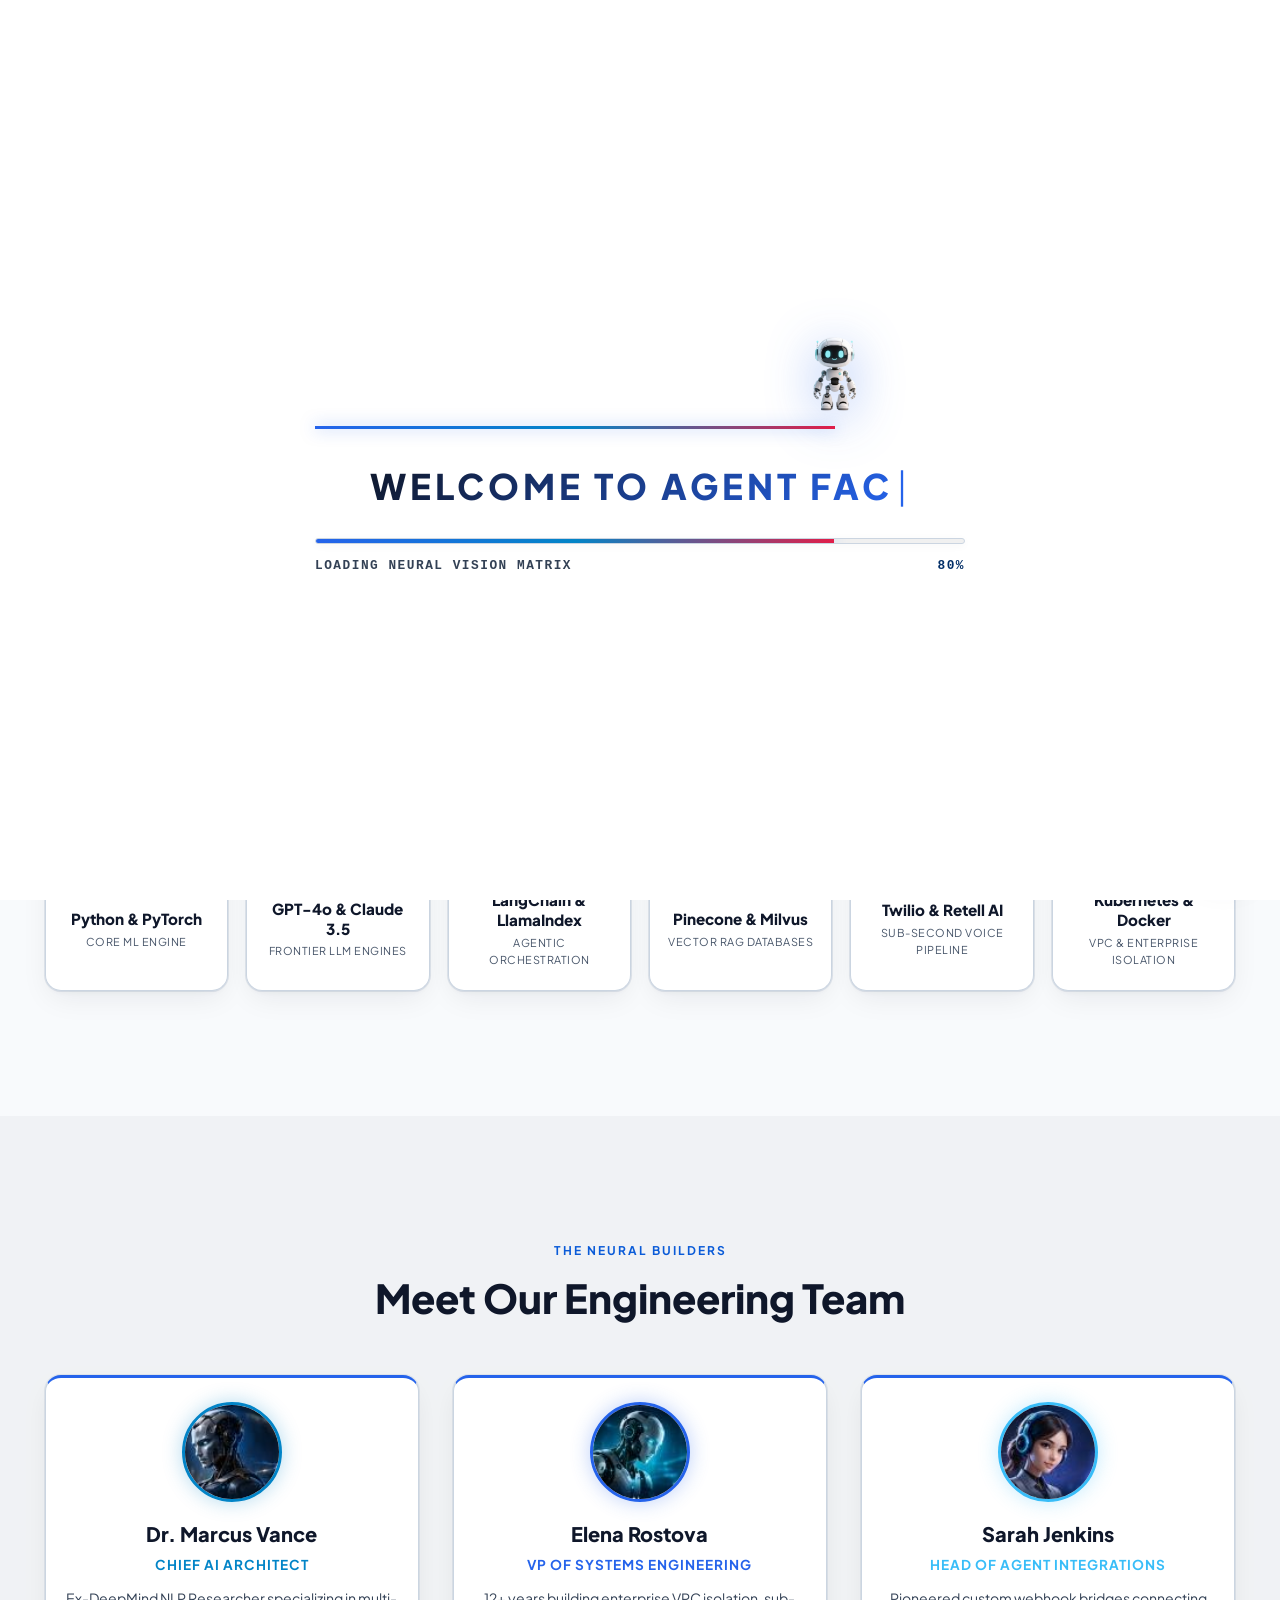
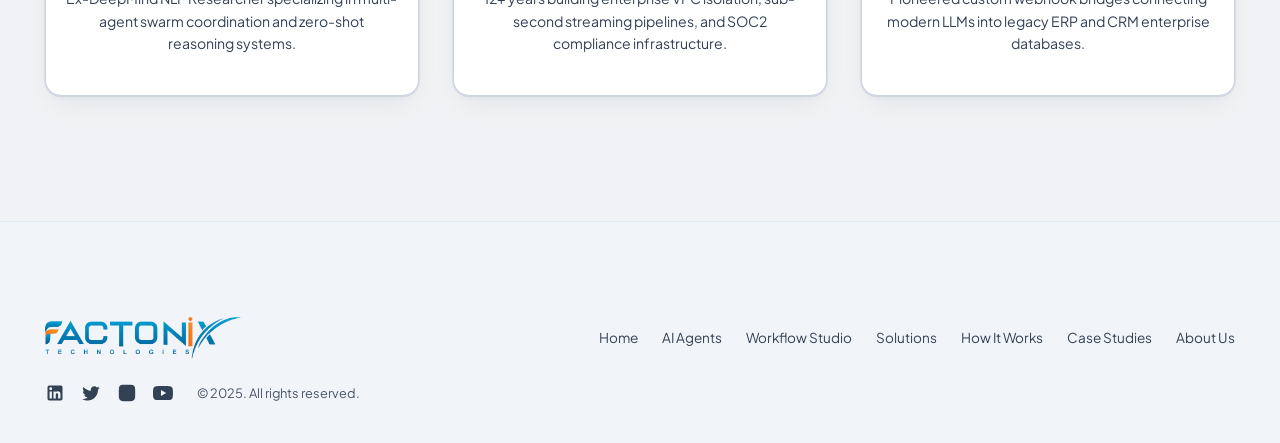
==== about-us.html @ d5e14436 "ui-chnge" ====
<!DOCTYPE html>
<html lang="en">
<head>
    <meta charset="UTF-8">
    <meta name="viewport" content="width=device-width, initial-scale=1.0">
    <title>About Us | AGENTSPACE Robotics Lab</title>
    <!-- Google Fonts -->
    <link rel="preconnect" href="https://fonts.googleapis.com">
    <link rel="preconnect" href="https://fonts.gstatic.com" crossorigin>
    <link href="https://fonts.googleapis.com/css2?family=JetBrains+Mono:wght@400;500;700&family=Orbitron:wght@500;600;700;800;900&family=Rajdhani:wght@500;600;700&family=Space+Grotesk:wght@400;500;600;700&display=swap" rel="stylesheet">
    <!-- Custom CSS -->
    <link rel="stylesheet" href="styles.css">
</head>
<body>
    <!-- Futuristic Sci-Fi Robot Preloader Overlay -->
    <div class="preloader-overlay" id="preloaderOverlay">
        <div class="preloader-content">
            <div class="preloader-robot-track">
                <img src="assets/images/agent.png" alt="AGENTSPACE Robot Preloader" class="preloader-robot-img" id="preloaderRobot">
                <div class="preloader-laser-line" id="preloaderLaser"></div>
            </div>
            
            <div class="preloader-text-box">
                <span class="preloader-typed-text" id="preloaderTypedText"></span><span class="preloader-cursor">|</span>
            </div>
            
            <div class="preloader-progress-box">
                <div class="preloader-progress-bar">
                    <div class="preloader-progress-fill" id="preloaderFill"></div>
                </div>
                <div class="preloader-status">
                    <span class="status-label">LOADING NEURAL VISION MATRIX</span>
                    <span class="status-percent" id="preloaderPercent">0%</span>
                </div>
            </div>
        </div>
    </div>

    <!-- Fullscreen Connected Points Background Canvas -->
    <canvas id="constellationCanvas"></canvas>

    <!-- Top HUD Live Status Bar -->
    <div class="hud-status-bar">
        <div class="container hud-status-container">
            <div class="hud-ticker-text">
                <span class="hud-status-item"><span class="status-dot"></span> SYSTEM: OPTIMAL</span>
                <span class="hud-status-item">| NEURAL CORE v4.8 ACTIVE</span>
                <span class="hud-status-item">| AGENTS DEPLOYED: 1,420</span>
                <span class="hud-status-item">| LATENCY: 12ms</span>
            </div>
            <div class="hud-status-right">
                <span>[ ROBOTICS MODE ENABLED ]</span>
            </div>
        </div>
    </div>

    <!-- Header Navigation -->
    <header class="navbar">
        <div class="container nav-container">
            <a href="index.html" class="logo">
                <img src="assets/images/logo.webp" alt="Factonix Technologies" class="logo-img">
            </a>

            <nav class="nav-links" id="navLinks">
                <a href="index.html">Home</a>
                <a href="ai-agents.html">AI Agents</a>
                <a href="solutions.html">Solutions</a>
                <a href="portfolio.html">Portfolio</a>
                <a href="how-it-works.html">How It Works</a>
                <a href="case-studies.html">Case Studies</a>
                <a href="about-us.html" class="active">About Us</a>
            </nav>

            <div class="nav-actions">
                <a href="contact.html" class="btn btn-primary btn-sm">Book a Demo</a>
                <button class="mobile-toggle" id="mobileToggle" aria-label="Toggle menu">
                    <span></span><span></span><span></span>
                </button>
            </div>
        </div>
    </header>

    <!-- Subpage Hero Header Banner -->
    <section class="subpage-hero">
        <div class="container subpage-hero-grid">
            <div class="subpage-hero-content">
                <div class="breadcrumb-nav">
                    <a href="index.html">Home</a> <span>/</span> <span>ABOUT AGENTSPACE</span>
                </div>
                <h1 class="subpage-hero-title">
                    Pioneering <span class="text-glow">Autonomous AI</span> Systems
                </h1>
                <p class="subpage-hero-desc">
                    AGENTSPACE was founded by AI research engineers and robotics specialists with a unified vision: to equip modern businesses with reliable, zero-hallucination neural AI agents.
                </p>
                <div class="hero-btns">
                    <a href="#tech-stack" class="btn btn-primary btn-glow">Explore Tech Stack HUD</a>
                    <a href="#team" class="btn btn-secondary">Meet Our Engineering Team ↓</a>
                </div>
            </div>

            <div class="subpage-hero-visual">
                <div class="subpage-robot-card card-3d">
                    <img src="assets/images/cta-banner-full.png" alt="AGENTSPACE 3D AI Vision Graphic" class="subpage-robot-img">
                    <div class="subpage-hud-badge">
                        <div class="hud-pulse-dot"></div>
                        <span>NEURAL VISION: NEXT-GEN AI ARCHITECTURE</span>
                    </div>
                </div>
            </div>
        </div>
    </section>

    <!-- Interactive Tech Stack HUD Matrix Section -->
    <section class="section" id="tech-stack">
        <div class="container">
            <div class="section-header text-center" style="text-align: center; margin-bottom: 50px;">
                <div class="section-label">ENGINEERING STACK HUD</div>
                <h2 class="section-title">Powered By Frontier Machine Learning Stack</h2>
            </div>

            <div class="tech-stack-grid">
                <!-- Tech 1 -->
                <div class="tech-stack-card card-3d">
                    <div class="tech-icon-wrapper">
                        <svg width="28" height="28" viewBox="0 0 24 24" fill="none" stroke="currentColor" stroke-width="2"><polyline points="16 18 22 12 16 6"/><polyline points="8 6 2 12 8 18"/></svg>
                    </div>
                    <div class="tech-title">Python & PyTorch</div>
                    <div class="tech-category">CORE ML ENGINE</div>
                </div>

                <!-- Tech 2 -->
                <div class="tech-stack-card card-3d">
                    <div class="tech-icon-wrapper">
                        <svg width="28" height="28" viewBox="0 0 24 24" fill="none" stroke="currentColor" stroke-width="2"><path d="M21 16V8a2 2 0 0 0-1-1.73l-7-4a2 2 0 0 0-2 0l-7 4A2 2 0 0 0 3 8v8a2 2 0 0 0 1 1.73l7 4a2 2 0 0 0 2 0l7-4A2 2 0 0 0 21 16z"/></svg>
                    </div>
                    <div class="tech-title">GPT-4o & Claude 3.5</div>
                    <div class="tech-category">FRONTIER LLM ENGINES</div>
                </div>

                <!-- Tech 3 -->
                <div class="tech-stack-card card-3d">
                    <div class="tech-icon-wrapper">
                        <svg width="28" height="28" viewBox="0 0 24 24" fill="none" stroke="currentColor" stroke-width="2"><rect x="3" y="3" width="7" height="7"/><rect x="14" y="3" width="7" height="7"/><rect x="14" y="14" width="7" height="7"/><rect x="3" y="14" width="7" height="7"/></svg>
                    </div>
                    <div class="tech-title">LangChain & LlamaIndex</div>
                    <div class="tech-category">AGENTIC ORCHESTRATION</div>
                </div>

                <!-- Tech 4 -->
                <div class="tech-stack-card card-3d">
                    <div class="tech-icon-wrapper">
                        <svg width="28" height="28" viewBox="0 0 24 24" fill="none" stroke="currentColor" stroke-width="2"><ellipse cx="12" cy="5" rx="9" ry="3"/><path d="M21 12c0 1.66-4 3-9 3s-9-1.34-9-3"/><path d="M3 5v14c0 1.66 4 3 9 3s9-1.34 9-3V5"/></svg>
                    </div>
                    <div class="tech-title">Pinecone & Milvus</div>
                    <div class="tech-category">VECTOR RAG DATABASES</div>
                </div>

                <!-- Tech 5 -->
                <div class="tech-stack-card card-3d">
                    <div class="tech-icon-wrapper">
                        <svg width="28" height="28" viewBox="0 0 24 24" fill="none" stroke="currentColor" stroke-width="2"><path d="M22 16.92v3a2 2 0 0 1-2.18 2 19.79 19.79 0 0 1-8.63-3.07 19.5 19.5 0 0 1-6-6 19.79 19.79 0 0 1-3.07-8.67A2 2 0 0 1 4.11 2h3a2 2 0 0 1 2 1.72 12.84 12.84 0 0 0 .7 2.81 2 2 0 0 1-.45 2.11L8.09 9.91a16 16 0 0 0 6 6l1.27-1.27a2 2 0 0 1 2.11-.45 12.84 12.84 0 0 0 2.81.7A2 2 0 0 1 22 16.92z"/></svg>
                    </div>
                    <div class="tech-title">Twilio & Retell AI</div>
                    <div class="tech-category">SUB-SECOND VOICE PIPELINE</div>
                </div>

                <!-- Tech 6 -->
                <div class="tech-stack-card card-3d">
                    <div class="tech-icon-wrapper">
                        <svg width="28" height="28" viewBox="0 0 24 24" fill="none" stroke="currentColor" stroke-width="2"><rect x="3" y="11" width="18" height="11" rx="2" ry="2"/><path d="M7 11V7a5 5 0 0 1 10 0v4"/></svg>
                    </div>
                    <div class="tech-title">Kubernetes & Docker</div>
                    <div class="tech-category">VPC & ENTERPRISE ISOLATION</div>
                </div>
            </div>
        </div>
    </section>

    <!-- Leadership & Engineering Team Section -->
    <section class="section" id="team" style="background: rgba(15, 23, 42, 0.03);">
        <div class="container">
            <div class="section-header text-center" style="text-align: center; margin-bottom: 50px;">
                <div class="section-label">THE NEURAL BUILDERS</div>
                <h2 class="section-title">Meet Our Engineering Team</h2>
            </div>

            <div class="agents-full-grid">
                <!-- Team Member 1 -->
                <div class="agent-pod-card card-3d" style="text-align: center; align-items: center;">
                    <img src="assets/images/avatar-sales.jpg" alt="AI Agent Director" style="width: 100px; height: 100px; border-radius: 50%; object-fit: cover; margin-bottom: 16px; border: 3px solid #0284c7; box-shadow: 0 0 20px rgba(2, 132, 199, 0.3);">
                    <h3 class="agent-pod-title" style="margin-bottom: 4px;">Dr. Marcus Vance</h3>
                    <div style="font-size: 0.85rem; font-weight: 700; color: #0284c7; margin-bottom: 12px; letter-spacing: 1px;">CHIEF AI ARCHITECT</div>
                    <p class="agent-pod-desc">Ex-DeepMind NLP Researcher specializing in multi-agent swarm coordination and zero-shot reasoning systems.</p>
                </div>

                <!-- Team Member 2 -->
                <div class="agent-pod-card card-3d" style="text-align: center; align-items: center;">
                    <img src="assets/images/avatar-ops.jpg" alt="Head of Systems" style="width: 100px; height: 100px; border-radius: 50%; object-fit: cover; margin-bottom: 16px; border: 3px solid #2563eb; box-shadow: 0 0 20px rgba(37, 99, 235, 0.3);">
                    <h3 class="agent-pod-title" style="margin-bottom: 4px;">Elena Rostova</h3>
                    <div style="font-size: 0.85rem; font-weight: 700; color: #2563eb; margin-bottom: 12px; letter-spacing: 1px;">VP OF SYSTEMS ENGINEERING</div>
                    <p class="agent-pod-desc">12+ years building enterprise VPC isolation, sub-second streaming pipelines, and SOC2 compliance infrastructure.</p>
                </div>

                <!-- Team Member 3 -->
                <div class="agent-pod-card card-3d" style="text-align: center; align-items: center;">
                    <img src="assets/images/avatar-support.jpg" alt="Head of Product" style="width: 100px; height: 100px; border-radius: 50%; object-fit: cover; margin-bottom: 16px; border: 3px solid #38bdf8; box-shadow: 0 0 20px rgba(56, 189, 248, 0.3);">
                    <h3 class="agent-pod-title" style="margin-bottom: 4px;">Sarah Jenkins</h3>
                    <div style="font-size: 0.85rem; font-weight: 700; color: #38bdf8; margin-bottom: 12px; letter-spacing: 1px;">HEAD OF AGENT INTEGRATIONS</div>
                    <p class="agent-pod-desc">Pioneered custom webhook bridges connecting modern LLMs into legacy ERP and CRM enterprise databases.</p>
                </div>
            </div>
        </div>
    </section>

    <!-- Footer Section -->
    <footer class="footer">
        <div class="container footer-container">
            <a href="index.html" class="logo">
                <img src="assets/images/logo.webp" alt="Factonix Technologies" class="logo-img">
            </a>

            <div class="footer-links">
                <a href="index.html">Home</a>
                <a href="ai-agents.html">AI Agents</a>
                <a href="workflow-studio.html">Workflow Studio</a>
                <a href="solutions.html">Solutions</a>
                <a href="how-it-works.html">How It Works</a>
                <a href="case-studies.html">Case Studies</a>
                <a href="about-us.html">About Us</a>
            </div>

            <div class="footer-right">
                <div class="social-icons">
                    <a href="#" aria-label="LinkedIn"><svg viewBox="0 0 24 24" fill="currentColor"><path d="M19 3a2 2 0 0 1 2 2v14a2 2 0 0 1-2 2H5a2 2 0 0 1-2-2V5a2 2 0 0 1 2-2h14m-.5 15.5v-5.3a3.26 3.26 0 0 0-3.26-3.26c-.85 0-1.84.52-2.28 1.3v-1.11h-2.79v8.37h2.79v-4.93c0-.77.62-1.4 1.39-1.4a1.4 1.4 0 0 1 1.4 1.4v4.93h2.75M6.88 8.56a1.68 1.68 0 0 0 1.68-1.68c0-.93-.75-1.69-1.68-1.69a1.69 1.69 0 0 0-1.69 1.69c0 .93.76 1.68 1.69 1.68m1.39 9.94v-8.37H5.5v8.37h2.77z"/></svg></a>
                    <a href="#" aria-label="Twitter"><svg viewBox="0 0 24 24" fill="currentColor"><path d="M22.46 6c-.77.35-1.6.58-2.46.69.88-.53 1.56-1.37 1.88-2.38-.83.5-1.75.85-2.72 1.05C18.37 4.5 17.26 4 16 4c-2.35 0-4.27 1.92-4.27 4.29 0 .34.04.67.11.98C8.28 9.09 5.11 7.38 3 4.79c-.37.63-.58 1.37-.58 2.15 0 1.49.75 2.81 1.91 3.56-.71 0-1.37-.2-1.95-.5v.05c0 2.08 1.48 3.82 3.44 4.21a4.22 4.22 0 0 1-1.93.07 4.28 4.28 0 0 0 4 2.98 8.521 8.521 0 0 1-5.33 1.84c-.34 0-.68-.02-1.02-.06C3.44 20.29 5.7 21 8.12 21 16 21 20.33 14.46 20.33 8.79c0-.19 0-.37-.01-.56.84-.6 1.56-1.36 2.14-2.23z"/></svg></a>
                    <a href="#" aria-label="Instagram"><svg viewBox="0 0 24 24" fill="currentColor"><path d="M12 2.163c3.204 0 3.584.012 4.85.07 3.252.148 4.771 1.691 4.919 4.919.058 1.265.069 1.645.069 4.849 0 3.205-.012 3.584-.069 4.849-.149 3.225-1.664 4.771-4.919 4.919-1.266.058-1.644.07-4.85.07-3.204 0-3.584-.012-4.849-.07-3.26-.149-4.771-1.699-4.919-4.92-.058-1.265-.07-1.644-.07-4.849 0-3.204.013-3.583.07-4.849.149-3.227 1.664-4.771 4.919-4.919 1.266-.057 1.645-.069 4.849-.069z"/></svg></a>
                    <a href="#" aria-label="YouTube"><svg viewBox="0 0 24 24" fill="currentColor"><path d="M23.498 6.186a3.016 3.016 0 0 0-2.122-2.136C19.505 3.545 12 3.545 12 3.545s-7.505 0-9.377.505A3.017 3.017 0 0 0 .502 6.186C0 8.07 0 12 0 12s0 3.93.502 5.814a3.016 3.016 0 0 0 2.122 2.136c1.871.505 9.376.505 9.376.505s7.505 0 9.377-.505a3.015 3.015 0 0 0 2.122-2.136C24 15.93 24 12 24 12s0-3.93-.502-5.814zM9.545 15.568V8.432L15.818 12l-6.273 3.568z"/></svg></a>
                </div>
                <p class="copyright">© 2025. All rights reserved.</p>
            </div>
        </div>
    </footer>

    <!-- Global Floating Corner AI Robot Agent Widget (Disabled) -->
    <!--
    <div class="corner-robot-widget" id="cornerRobotWidget">
        <div class="robot-speech-bubble" id="robotSpeechBubble">
            <span class="speech-close" id="speechClose">&times;</span>
            <div class="speech-text" id="speechText">
                Want to learn more about our neural engineering stack? Let's build together!
            </div>
            <div class="speech-actions">
                <a href="contact.html" class="speech-btn">Book Demo</a>
            </div>
        </div>

        <div class="corner-robot-avatar" id="cornerRobotAvatar">
            <img src="assets/images/agent.png" alt="AGENTSPACE AI Robot Assistant" class="bouncing-agent-img">
        </div>
    </div>
    -->

    <!-- Holographic Crosshair Cursor Elements -->
    <div class="sci-cursor-container" id="sciCursorContainer">
        <div class="sci-cursor-dot" id="sciCursorDot"></div>
        <div class="sci-cursor-reticle" id="sciCursorReticle">
            <div class="reticle-ring"></div>
            <div class="reticle-bracket bracket-tl"></div>
            <div class="reticle-bracket bracket-tr"></div>
            <div class="reticle-bracket bracket-bl"></div>
            <div class="reticle-bracket bracket-br"></div>
            <div class="reticle-target-text" id="reticleTargetText">TARGET LOCKED</div>
        </div>
    </div>
    <canvas id="cursorSparkCanvas" class="cursor-spark-canvas"></canvas>

    <!-- Fixed Floating Quick Settings Control Dock -->
    <div class="floating-control-dock" id="floatingControlDock">
        <button class="dock-btn sound-dock-btn" id="soundToggleBtn" aria-label="Sound Off" data-tooltip="Sound Off">
            <svg class="dock-icon icon-sound-off" viewBox="0 0 24 24" fill="none" stroke="currentColor" stroke-width="2" stroke-linecap="round" stroke-linejoin="round">
                <polygon points="11 5 6 9 2 9 2 15 6 15 11 19 11 5"></polygon>
                <line x1="23" y1="9" x2="17" y2="15"></line>
                <line x1="17" y1="9" x2="23" y2="15"></line>
            </svg>
            <svg class="dock-icon icon-sound-on" viewBox="0 0 24 24" fill="none" stroke="currentColor" stroke-width="2" stroke-linecap="round" stroke-linejoin="round" style="display:none;">
                <polygon points="11 5 6 9 2 9 2 15 6 15 11 19 11 5"></polygon>
                <path d="M19.07 4.93a10 10 0 0 1 0 14.14M15.54 8.46a5 5 0 0 1 0 7.07"></path>
            </svg>
            <span class="dock-tooltip">Sound Off</span>
        </button>
        
        <div class="dock-divider"></div>
        
        <button class="dock-btn mode-dock-btn" id="roboticsModeToggle" aria-label="Robotics Mode Off" data-tooltip="Robotics Mode Off">
            <svg class="dock-icon icon-mode-off" viewBox="0 0 24 24" fill="none" stroke="currentColor" stroke-width="2" stroke-linecap="round" stroke-linejoin="round">
                <circle cx="12" cy="12" r="4"></circle>
                <path d="M12 2v2M12 20v2M4.93 4.93l1.41 1.41M17.66 17.66l1.41 1.41M2 12h2M20 12h2M6.34 17.66l-1.41 1.41M19.07 4.93l-1.41 1.41"></path>
            </svg>
            <svg class="dock-icon icon-mode-on" viewBox="0 0 24 24" fill="none" stroke="currentColor" stroke-width="2" stroke-linecap="round" stroke-linejoin="round" style="display:none;">
                <path d="M21 12.79A9 9 0 1 1 11.21 3 7 7 0 0 0 21 12.79z"></path>
            </svg>
            <span class="dock-tooltip">Robotics Mode Off</span>
        </button>
    </div>

    <script src="script.js"></script>
</body>
</html>
---- styles.css ----
/* ==========================================
   AGENTSPACE - Light Default + Robotics Mode Dual Theme
   ========================================== */

@import url('https://fonts.googleapis.com/css2?family=JetBrains+Mono:wght@400;500;700&family=Orbitron:wght@500;600;700;800;900&family=Plus+Jakarta+Sans:wght@300;400;500;600;700;800&family=Rajdhani:wght@500;600;700&family=Space+Grotesk:wght@400;500;600;700&display=swap');

:root {
    --brand-primary: #032f68;
    --brand-primary-hover: #021f47;
    --brand-accent: #ff5a16;
    --brand-accent-hover: #e74d0c;
    --brand-action: #0a5bd8;
    --brand-action-hover: #1555d9;
    --brand-text: #111b3d;
    --brand-logo: #123fb7;

    --bg-dark: #f8fafc;
    --bg-surface: #ffffff;
    --bg-card: rgba(255, 255, 255, 0.95);
    --bg-card-hover: #ffffff;
    
    --primary-blue: var(--brand-primary);
    --primary-cyan: var(--brand-action);
    --accent-violet: var(--brand-accent);
    --accent-green: #16a34a;
    --accent-glow: rgba(255, 90, 22, 0.18);
    
    --text-main: var(--brand-text);
    --text-muted: #334155;
    --text-dim: #475569;
    
    --border-color: rgba(3, 47, 104, 0.15);
    --border-glow: rgba(255, 90, 22, 0.35);
    
    --font-main: 'Plus Jakarta Sans', -apple-system, BlinkMacSystemFont, sans-serif;
    --font-hud: 'Orbitron', sans-serif;
    --font-mono: 'JetBrains Mono', monospace;
    --font-tech: 'Rajdhani', sans-serif;
    
    --radius-sm: 8px;
    --radius-md: 16px;
    --radius-lg: 24px;
    --radius-full: 9999px;

    --transition: all 0.3s cubic-bezier(0.4, 0, 0.2, 1);
}

/* SVG & Icon Safeguards */
svg {
    max-width: 100%;
    max-height: 100%;
    vertical-align: middle;
}

.logo-img {
    height: 42px;
    width: auto;
    max-height: 48px;
    object-fit: contain;
    display: block;
    transition: transform 0.3s ease;
}

.logo:hover .logo-img {
    transform: scale(1.02);
}

.logo-icon { width: 34px; height: 34px; flex-shrink: 0; }
.play-icon { width: 14px; height: 14px; margin-left: 2px; }
.arrow-icon { width: 18px; height: 18px; flex-shrink: 0; }
.badge-icon { width: 30px; height: 30px; border-radius: 6px; display: inline-flex; align-items: center; justify-content: center; flex-shrink: 0; }
.badge-icon svg { width: 16px; height: 16px; }

.agent-icon-box { width: 56px; height: 56px; border-radius: 12px; display: inline-flex; align-items: center; justify-content: center; flex-shrink: 0; background: rgba(37, 99, 235, 0.1); border: 1px solid rgba(37, 99, 235, 0.2); color: var(--primary-blue); }
.agent-icon-box svg { width: 28px; height: 28px; }

.tech-icon-wrapper { width: 50px; height: 50px; border-radius: 10px; display: inline-flex; align-items: center; justify-content: center; margin: 0 auto 14px; flex-shrink: 0; background: rgba(2, 132, 199, 0.1); border: 1px solid rgba(2, 132, 199, 0.2); color: var(--primary-cyan); }
.tech-icon-wrapper svg { width: 26px; height: 26px; }

.subpage-hud-badge { font-family: var(--font-mono); font-size: 0.75rem; letter-spacing: 2px; color: var(--primary-blue); display: inline-flex; align-items: center; gap: 8px; margin-bottom: 12px; text-transform: uppercase; }
.subpage-hud-badge svg { width: 16px; height: 16px; }

.action-card-icon, .step-icon-box, .platform-icon { width: 44px; height: 44px; display: inline-flex; align-items: center; justify-content: center; flex-shrink: 0; }
.action-card-icon svg, .step-icon-box svg, .platform-icon svg { width: 24px; height: 24px; }
.agent-spec-item svg { width: 18px; height: 18px; flex-shrink: 0; color: var(--primary-cyan); }

/* DEFAULT LIGHT THEME STYLING (Body & Containers) */
body {
    background-color: #f8fafc !important;
    color: #0f172a !important;
    font-family: var(--font-main);
    line-height: 1.6;
    overflow-x: hidden;
    position: relative;
    background-image: 
        radial-gradient(circle at 50% 0%, rgba(37, 99, 235, 0.08) 0%, transparent 60%),
        radial-gradient(circle at 80% 40%, rgba(2, 132, 199, 0.05) 0%, transparent 50%),
        radial-gradient(circle at 20% 80%, rgba(99, 102, 241, 0.05) 0%, transparent 50%) !important;
    background-attachment: fixed;
}

body::before {
    display: none !important; /* Hide dark grid in light mode */
}

.hud-status-bar {
    display: none !important; /* Hidden by default in light mode */
}

/* Light Theme Navigation Header */
.navbar {
    position: fixed;
    top: 0;
    left: 0;
    width: 100%;
    z-index: 1000;
    padding: 18px 0;
    transition: var(--transition);
    background: rgba(255, 255, 255, 0.92);
    backdrop-filter: blur(16px);
    border-bottom: 1px solid rgba(226, 232, 240, 0.9);
}

.navbar.scrolled {
    padding: 12px 0;
    background: rgba(255, 255, 255, 0.98);
    border-bottom-color: rgba(37, 99, 235, 0.2);
    box-shadow: 0 4px 20px rgba(15, 23, 42, 0.06);
}

.logo-text { color: var(--brand-text); font-family: var(--font-hud); font-weight: 800; }
.nav-links a { color: #475569; font-weight: 600; }
.nav-links a:hover, .nav-links a.active { color: var(--brand-accent); }

/* Robotics Mode Toggle Button */
.robotics-mode-toggle {
    background: linear-gradient(135deg, var(--brand-primary) 0%, var(--brand-primary-hover) 100%);
    color: #ffffff;
    border: none;
    padding: 8px 18px;
    border-radius: var(--radius-full);
    font-family: var(--font-tech);
    font-weight: 700;
    font-size: 0.88rem;
    letter-spacing: 1px;
    cursor: pointer;
    display: inline-flex;
    align-items: center;
    gap: 8px;
    transition: var(--transition);
    box-shadow: 0 4px 15px rgba(37, 99, 235, 0.3);
    white-space: nowrap;
}

/* ==========================================
   FIXED FLOATING QUICK SETTINGS DOCK (Sound & Mode)
   ========================================== */
.floating-control-dock {
    position: fixed;
    right: 24px;
    bottom: 32px;
    z-index: 9999;
    display: flex;
    flex-direction: column;
    align-items: center;
    padding: 8px 7px;
    background: rgba(255, 255, 255, 0.95);
    backdrop-filter: blur(16px);
    border-radius: 9999px;
    box-shadow: 0 12px 35px rgba(3, 47, 104, 0.15), 0 4px 12px rgba(0, 0, 0, 0.05);
    border: 1px solid rgba(226, 232, 240, 0.9);
    transition: var(--transition);
}

.floating-control-dock:hover {
    box-shadow: 0 16px 40px rgba(3, 47, 104, 0.22), 0 6px 16px rgba(0, 0, 0, 0.08);
}

.dock-btn {
    position: relative;
    width: 48px;
    height: 48px;
    border-radius: 18px;
    border: 1px solid transparent;
    background: #f1f5f9;
    color: var(--brand-primary);
    display: flex;
    align-items: center;
    justify-content: center;
    cursor: pointer;
    transition: all 0.25s cubic-bezier(0.4, 0, 0.2, 1);
    outline: none;
}

.dock-btn:hover {
    background: #e2e8f0;
    color: var(--brand-action);
    transform: scale(1.06);
}

.dock-btn.active {
    background: linear-gradient(135deg, var(--brand-action) 0%, var(--brand-primary) 100%);
    color: #ffffff;
    box-shadow: 0 4px 16px rgba(10, 91, 216, 0.35);
}

.dock-btn.active:hover {
    background: linear-gradient(135deg, var(--brand-accent) 0%, var(--brand-accent-hover) 100%);
    box-shadow: 0 6px 20px rgba(255, 90, 22, 0.45);
}

.dock-icon {
    width: 22px;
    height: 22px;
    transition: transform 0.2s ease;
}

.dock-divider {
    width: 28px;
    height: 1px;
    background: rgba(203, 213, 225, 0.8);
    margin: 6px 0;
}

/* Floating Hover Tooltip (Left Side) */
.dock-tooltip {
    position: absolute;
    right: calc(100% + 14px);
    top: 50%;
    transform: translateY(-50%) translateX(6px);
    background: var(--brand-primary);
    color: #ffffff;
    font-family: var(--font-main);
    font-weight: 700;
    font-size: 0.82rem;
    white-space: nowrap;
    padding: 6px 14px;
    border-radius: 8px;
    pointer-events: none;
    opacity: 0;
    visibility: hidden;
    transition: all 0.25s cubic-bezier(0.4, 0, 0.2, 1);
    box-shadow: 0 6px 20px rgba(3, 47, 104, 0.25);
    z-index: 10000;
}

.dock-tooltip::after {
    content: '';
    position: absolute;
    left: 100%;
    top: 50%;
    transform: translateY(-50%);
    border-width: 5px;
    border-style: solid;
    border-color: transparent transparent transparent var(--brand-primary);
}

.dock-btn:hover .dock-tooltip {
    opacity: 1;
    visibility: visible;
    transform: translateY(-50%) translateX(0);
}

/* Robotics Mode Dark Dock Overrides */
body.robotics-mode .floating-control-dock {
    background: rgba(8, 13, 26, 0.92) !important;
    border-color: rgba(0, 240, 255, 0.35) !important;
    box-shadow: 0 0 30px rgba(0, 240, 255, 0.3), 0 0 10px rgba(112, 0, 255, 0.2) !important;
}

body.robotics-mode .dock-btn {
    background: rgba(17, 30, 56, 0.85) !important;
    color: #00f0ff !important;
    border-color: rgba(0, 240, 255, 0.2) !important;
}

body.robotics-mode .dock-btn:hover {
    background: rgba(0, 240, 255, 0.2) !important;
    color: #ffffff !important;
    border-color: #00f0ff !important;
    box-shadow: 0 0 15px rgba(0, 240, 255, 0.5) !important;
}

body.robotics-mode .dock-btn.active {
    background: linear-gradient(135deg, #00f0ff 0%, #7000ff 100%) !important;
    color: #030712 !important;
    box-shadow: 0 0 20px rgba(0, 240, 255, 0.7) !important;
}

body.robotics-mode .dock-divider {
    background: rgba(0, 240, 255, 0.25) !important;
}

body.robotics-mode .dock-tooltip {
    background: #080d1a !important;
    color: #00f0ff !important;
    border: 1px solid rgba(0, 240, 255, 0.4) !important;
    box-shadow: 0 0 15px rgba(0, 240, 255, 0.3) !important;
}

body.robotics-mode .dock-tooltip::after {
    border-color: transparent transparent transparent #080d1a !important;
}
    cursor: pointer;
    display: inline-flex;
    align-items: center;
    gap: 8px;
    transition: var(--transition);
    box-shadow: 0 4px 15px rgba(37, 99, 235, 0.3);
    white-space: nowrap;
}

.robotics-mode-toggle:hover {
    transform: translateY(-2px);
    box-shadow: 0 6px 20px rgba(37, 99, 235, 0.5);
}

/* ==========================================
   ROBOTICS DARK MODE OVERRIDES
   ========================================== */
body.robotics-mode {
    --bg-dark: #030712;
    --bg-surface: #080d1a;
    --bg-card: rgba(11, 20, 38, 0.88);
    --bg-card-hover: rgba(17, 30, 56, 0.95);
    
    --primary-blue: #00f0ff;
    --primary-cyan: #00d8ff;
    --accent-violet: #7000ff;
    --accent-green: #00ff9d;
    --accent-pink: #ff0055;
    
    --text-main: #ffffff;
    --text-muted: #cbd5e1;
    --text-dim: #94a3b8;
    
    --border-color: rgba(0, 240, 255, 0.25);
    --border-glow: rgba(0, 240, 255, 0.7);
    
    --font-main: 'Space Grotesk', sans-serif;
    background-color: #030712 !important;
    color: #ffffff !important;
    background-image: 
        radial-gradient(circle at 50% 0%, rgba(0, 240, 255, 0.15) 0%, transparent 50%),
        radial-gradient(circle at 85% 40%, rgba(112, 0, 255, 0.1) 0%, transparent 45%),
        radial-gradient(circle at 15% 80%, rgba(0, 255, 157, 0.08) 0%, transparent 45%) !important;
}

body.robotics-mode::before {
    display: block !important;
    content: '';
    position: fixed;
    top: 0; left: 0; width: 100vw; height: 100vh;
    background-image: 
        linear-gradient(rgba(0, 240, 255, 0.04) 1px, transparent 1px),
        linear-gradient(90deg, rgba(0, 240, 255, 0.04) 1px, transparent 1px);
    background-size: 60px 60px;
    pointer-events: none;
    z-index: -1;
}

body.robotics-mode .hud-status-bar,
body.robotics-mode .hud-status-container {
    display: none !important;
}

body.robotics-mode .navbar {
    top: 0 !important;
    background: rgba(5, 10, 22, 0.94) !important;
    border-bottom: 1px solid rgba(0, 240, 255, 0.35) !important;
    box-shadow: 0 8px 30px rgba(0, 0, 0, 0.85), 0 0 20px rgba(0, 240, 255, 0.2) !important;
}

body.robotics-mode .logo-text {
    color: #ffffff !important;
    text-shadow: 0 0 12px rgba(0, 240, 255, 0.6) !important;
}

body.robotics-mode .nav-links a {
    color: #cbd5e1 !important;
}

body.robotics-mode .nav-links a:hover,
body.robotics-mode .nav-links a.active {
    color: #00f0ff !important;
    text-shadow: 0 0 10px rgba(0, 240, 255, 0.6) !important;
}

body.robotics-mode .robotics-mode-toggle {
    background: linear-gradient(135deg, #00f0ff 0%, #7000ff 100%) !important;
    color: #030712 !important;
    box-shadow: 0 0 20px rgba(0, 240, 255, 0.6) !important;
}

/* ALL BUTTONS IN ROBOTICS MODE GET ANGLED CLIPPED CORNERS */
body.robotics-mode .btn,
body.robotics-mode .btn-primary,
body.robotics-mode .btn-secondary,
body.robotics-mode .btn-sm,
body.robotics-mode .robotics-mode-toggle {
    clip-path: polygon(10px 0, 100% 0, 100% calc(100% - 10px), calc(100% - 10px) 100%, 0 100%, 0 10px) !important;
    border-radius: 0 !important;
    font-family: var(--font-tech) !important;
    text-transform: uppercase !important;
    letter-spacing: 1.5px !important;
    font-weight: 700 !important;
}

body.robotics-mode .btn-primary {
    background: linear-gradient(135deg, #00f0ff 0%, #2563eb 100%) !important;
    color: #030712 !important;
    box-shadow: 0 0 25px rgba(0, 240, 255, 0.5) !important;
}

body.robotics-mode .btn-primary:hover {
    background: linear-gradient(135deg, #00ff9d 0%, #00f0ff 100%) !important;
    box-shadow: 0 0 35px rgba(0, 240, 255, 0.8) !important;
}

body.robotics-mode .btn-secondary {
    background: rgba(13, 24, 46, 0.85) !important;
    color: #00f0ff !important;
    border: 1px solid rgba(0, 240, 255, 0.35) !important;
}

body.robotics-mode .btn-secondary:hover {
    background: rgba(0, 240, 255, 0.15) !important;
    color: #ffffff !important;
}

/* Robotics Mode Card Overrides */
body.robotics-mode .card,
body.robotics-mode .hud-card,
body.robotics-mode .sol-card,
body.robotics-mode .agent-card,
body.robotics-mode .step-card,
body.robotics-mode .timeline-item,
body.robotics-mode .case-card,
body.robotics-mode .team-card,
body.robotics-mode .action-card,
body.robotics-mode .feature-card,
body.robotics-mode .agent-pod-card,
body.robotics-mode .tech-stack-card,
body.robotics-mode .configurator-card,
body.robotics-mode .sol-vertical-patti,
body.robotics-mode .sol-stage-text,
body.robotics-mode .sol-preview-box {
    background: rgba(11, 20, 38, 0.88) !important;
    border-color: rgba(0, 240, 255, 0.25) !important;
    color: #ffffff !important;
    box-shadow: 0 10px 30px rgba(0, 0, 0, 0.6) !important;
}

body.robotics-mode h1, body.robotics-mode h2, body.robotics-mode h3, body.robotics-mode h4, body.robotics-mode h5, body.robotics-mode h6,
body.robotics-mode .section-title, body.robotics-mode .hero-title, body.robotics-mode .patti-title {
    color: #ffffff !important;
    font-family: var(--font-hud) !important;
}

body.robotics-mode p, body.robotics-mode .section-subtitle, body.robotics-mode .hero-description {
    color: #cbd5e1 !important;
}


/* ==========================================
   AGENTSPACE - Premium Light Theme AI Agency Stylesheet
   ========================================== */



/* Reset & Global Base */
*, *::before, *::after {
    box-sizing: border-box;
    margin: 0;
    padding: 0;
}

html {
    scroll-behavior: smooth;
    font-size: 16px;
}

body {
    background-color: var(--bg-dark);
    color: var(--text-main);
    font-family: var(--font-main);
    line-height: 1.6;
    overflow-x: hidden;
    background-image: 
        radial-gradient(circle at 50% 0%, rgba(37, 99, 235, 0.08) 0%, transparent 60%),
        radial-gradient(circle at 80% 40%, rgba(2, 132, 199, 0.05) 0%, transparent 50%),
        radial-gradient(circle at 20% 80%, rgba(99, 102, 241, 0.05) 0%, transparent 50%);
    background-attachment: fixed;
}

a {
    color: inherit;
    text-decoration: none;
    transition: var(--transition);
}

img {
    max-width: 100%;
    height: auto;
    display: block;
}

/* Layout Utilities */
.container,
.container-fluid {
    width: 100%;
    max-width: 100% !important;
    margin: 0 auto;
    padding: 0 clamp(16px, 3.5vw, 60px);
}

.section {
    padding: 100px 0;
    position: relative;
}

.section-label {
    font-size: 0.75rem;
    font-weight: 700;
    letter-spacing: 2px;
    color: var(--primary-cyan);
    margin-bottom: 12px;
    text-transform: uppercase;
}

.section-title {
    font-size: 2.5rem;
    font-weight: 800;
    line-height: 1.2;
    margin-bottom: 16px;
    color: #0f172a;
}

.section-subtitle {
    font-size: 1.1rem;
    color: var(--text-muted);
    max-width: 640px;
    margin-bottom: 48px;
}

.text-center { text-align: center; }
.section-subtitle.text-center { margin-left: auto; margin-right: auto; }

/* Text Gradient Glow */
.text-glow {
    background: linear-gradient(135deg, var(--brand-action) 0%, var(--brand-accent) 100%);
    -webkit-background-clip: text;
    -webkit-text-fill-color: transparent;
    display: inline-block;
    filter: drop-shadow(0 2px 10px rgba(255, 90, 22, 0.25));
}

.sub-tag {
    font-size: 0.75rem;
    font-weight: 700;
    letter-spacing: 2px;
    color: var(--brand-accent);
    text-transform: uppercase;
    margin-bottom: 16px;
}

/* Buttons */
.btn {
    display: inline-flex;
    align-items: center;
    justify-content: center;
    gap: 10px;
    padding: 14px 28px;
    border-radius: var(--radius-full);
    font-weight: 600;
    font-size: 0.95rem;
    cursor: pointer;
    border: none;
    transition: var(--transition);
    white-space: nowrap;
}

.btn-sm {
    padding: 10px 20px;
    font-size: 0.875rem;
}

.btn-primary {
    background: linear-gradient(135deg, var(--brand-action) 0%, var(--brand-primary) 100%);
    color: #ffffff;
    box-shadow: 0 4px 18px rgba(3, 47, 104, 0.35);
}

.btn-primary:hover {
    transform: translateY(-2px);
    box-shadow: 0 8px 25px rgba(255, 90, 22, 0.45), 0 0 15px rgba(10, 91, 216, 0.3);
    background: linear-gradient(135deg, var(--brand-accent) 0%, var(--brand-accent-hover) 100%);
}

.btn-secondary {
    background: #ffffff;
    color: var(--text-main);
    border: 1px solid rgba(203, 213, 225, 0.9);
    backdrop-filter: blur(10px);
    box-shadow: 0 2px 10px rgba(15, 23, 42, 0.04);
}

.btn-secondary:hover {
    background: #f1f5f9;
    border-color: var(--primary-blue);
    color: #1e40af;
    transform: translateY(-2px);
}

.play-icon-wrapper {
    width: 26px;
    height: 26px;
    border-radius: 50%;
    background: rgba(37, 99, 235, 0.1);
    color: var(--primary-blue);
    display: inline-flex;
    align-items: center;
    justify-content: center;
}

.play-icon {
    width: 12px;
    height: 12px;
    margin-left: 2px;
}

.arrow-icon {
    width: 18px;
    height: 18px;
    transition: transform 0.2s ease;
}

.btn:hover .arrow-icon {
    transform: translateX(4px);
}


/* ==========================================
   HEADER / NAVBAR
   ========================================== */
.navbar {
    position: fixed;
    top: 0;
    left: 0;
    width: 100%;
    z-index: 1000;
    padding: 20px 0;
    transition: var(--transition);
    background: rgba(255, 255, 255, 0.85);
    backdrop-filter: blur(16px);
    border-bottom: 1px solid rgba(226, 232, 240, 0.8);
}

.navbar.scrolled {
    padding: 14px 0;
    background: rgba(255, 255, 255, 0.95);
    border-bottom-color: rgba(37, 99, 235, 0.2);
    box-shadow: 0 4px 20px rgba(15, 23, 42, 0.06);
}

.nav-container {
    display: flex;
    align-items: center;
    justify-content: space-between;
}

.logo {
    display: flex;
    align-items: center;
    gap: 10px;
    font-weight: 800;
    font-size: 1.25rem;
    letter-spacing: 1px;
    color: #0f172a;
}

.logo-icon {
    width: 32px;
    height: 32px;
}

.nav-links {
    display: flex;
    align-items: center;
    gap: 32px;
}

.nav-links a {
    font-size: 0.9rem;
    font-weight: 500;
    color: var(--text-muted);
    position: relative;
}

.nav-links a:hover,
.nav-links a.active {
    color: #0f172a;
}

.nav-links a.active::after {
    content: '';
    position: absolute;
    bottom: -6px;
    left: 0;
    width: 100%;
    height: 2px;
    background: var(--primary-blue);
    border-radius: 2px;
    box-shadow: 0 0 8px var(--primary-blue);
}

.nav-actions {
    display: flex;
    align-items: center;
    gap: 16px;
}

.mobile-toggle {
    display: none;
    background: none;
    border: none;
    cursor: pointer;
    flex-direction: column;
    gap: 5px;
    padding: 4px;
}

.mobile-toggle span {
    width: 24px;
    height: 2px;
    background: #0f172a;
    transition: var(--transition);
}


/* ==========================================
   HERO SECTION WITH STICKY SCROLL IMAGE SEQUENCE
   ========================================== */
.hero-scroll-track {
    position: relative;
    height: 260vh; /* Provides 2.6 viewports of scroll distance for image sequence */
}

.hero-sticky-wrapper {
    position: sticky;
    top: 0;
    height: 100vh;
    display: flex;
    align-items: center;
    overflow: hidden;
    padding-top: 60px;
}

.hero-grid {
    display: grid;
    grid-template-columns: 1fr 1.15fr;
    gap: 40px;
    align-items: center;
    width: 100%;
}

.hero-title {
    font-size: 3.4rem;
    font-weight: 800;
    line-height: 1.15;
    color: #0f172a;
    margin-bottom: 24px;
    letter-spacing: -0.5px;
}

.hero-description {
    font-size: 1.1rem;
    color: var(--text-muted);
    line-height: 1.7;
    margin-bottom: 36px;
    max-width: 520px;
}

.hero-btns {
    display: flex;
    align-items: center;
    gap: 16px;
    flex-wrap: wrap;
}

/* Hero Visual & Robot Wrapper */
.hero-visual {
    position: relative;
    display: flex;
    justify-content: center;
    align-items: center;
}

.robot-img-sequence {
    position: relative;
    width: 82%;
    min-height: 420px;
    display: flex;
    justify-content: center;
    align-items: center;
}

.seq-img {
    width: 100%;
    height: auto;
    border-radius: var(--radius-lg);
    z-index: 2;
    mask-image: radial-gradient(circle at 50% 50%, rgba(0,0,0,1) 75%, rgba(0,0,0,0) 100%);
    filter: drop-shadow(0 10px 30px rgba(37, 99, 235, 0.2));
    position: absolute;
    top: 0;
    left: 0;
    opacity: 0;
    transform: scale(0.95);
    transition: opacity 0.6s cubic-bezier(0.4, 0, 0.2, 1), transform 0.6s cubic-bezier(0.4, 0, 0.2, 1);
}

.seq-img.active {
    opacity: 1;
    transform: scale(1);
    position: relative; /* Maintain container bounds */
}

#constellationCanvas {
    position: fixed;
    top: 0;
    left: 0;
    width: 100vw;
    height: 100vh;
    z-index: -1;
    pointer-events: none;
}

.glow-orb {
    position: absolute;
    width: 440px;
    height: 440px;
    border-radius: 50%;
    background: radial-gradient(circle, rgba(37, 99, 235, 0.12) 0%, rgba(2, 132, 199, 0.06) 50%, transparent 70%);
    filter: blur(40px);
    z-index: 1;
    animation: pulseGlow 6s ease-in-out infinite alternate;
}

@keyframes pulseGlow {
    0% { transform: scale(0.95); opacity: 0.6; }
    100% { transform: scale(1.08); opacity: 0.9; }
}

.cyber-ring {
    position: absolute;
    width: 480px;
    height: 480px;
    border-radius: 50%;
    border: 1px solid rgba(37, 99, 235, 0.2);
    background: radial-gradient(circle, transparent 65%, rgba(37, 99, 235, 0.04) 100%);
    box-shadow: 0 0 30px rgba(37, 99, 235, 0.1);
    z-index: 1;
}

/* Floating Badges around Robot */
.floating-badge {
    position: absolute;
    z-index: 10;
    display: flex;
    align-items: center;
    gap: 8px;
    padding: 6px 14px 6px 6px;
    background: rgba(255, 255, 255, 0.92);
    border: 1px solid rgba(203, 213, 225, 0.9);
    border-radius: var(--radius-full);
    backdrop-filter: blur(12px);
    box-shadow: 0 8px 24px rgba(15, 23, 42, 0.08), 0 0 15px rgba(37, 99, 235, 0.15);
    font-size: 0.75rem;
    color: #0f172a;
    transition: var(--transition);
    animation: floatAnim 4s ease-in-out infinite alternate;
}

.floating-badge:hover {
    transform: scale(1.06) translateY(-4px);
    border-color: var(--primary-blue);
    box-shadow: 0 12px 30px rgba(37, 99, 235, 0.25);
}

.badge-icon {
    width: 28px;
    height: 28px;
    border-radius: 50%;
    display: flex;
    align-items: center;
    justify-content: center;
}

.badge-icon svg {
    width: 14px;
    height: 14px;
}

.insta-bg { background: linear-gradient(135deg, #f09433 0%, #e6683c 25%, #dc2743 50%, #cc2366 75%, #bc1888 100%); color: #fff; }
.wa-bg { background: #25D366; color: #fff; }
.blue-bg { background: rgba(37, 99, 235, 0.12); color: var(--primary-blue); border: 1px solid rgba(37, 99, 235, 0.3); }
.cyan-bg { background: rgba(2, 132, 199, 0.12); color: var(--primary-cyan); border: 1px solid var(--primary-cyan); }

.badge-text {
    display: flex;
    flex-direction: column;
    line-height: 1.1;
}

.badge-text strong {
    font-weight: 700;
    font-size: 0.75rem;
    color: #0f172a;
}

.badge-text span {
    font-size: 0.7rem;
    color: var(--text-muted);
}

/* Badge Absolute Positioning */
.badge-content   { top: 6%; left: 0%; animation-delay: 0s; }
.badge-insta     { top: 22%; left: -6%; animation-delay: 0.5s; }
.badge-whatsapp  { top: 40%; left: -8%; animation-delay: 1s; }
.badge-leads     { top: 58%; left: -2%; animation-delay: 1.5s; }

.badge-crm       { top: 6%; right: 0%; animation-delay: 0.3s; }
.badge-email     { top: 22%; right: -6%; animation-delay: 0.8s; }
.badge-sales     { top: 40%; right: -8%; animation-delay: 1.3s; }
.badge-analytics { top: 58%; right: -2%; animation-delay: 1.8s; }

@keyframes floatAnim {
    0% { transform: translateY(0px); }
    100% { transform: translateY(-8px); }
}

/* Workflow Pillar Bar Floating below Robot */
.workflow-pillar-bar {
    position: absolute;
    bottom: -20px;
    left: 50%;
    transform: translateX(-50%);
    z-index: 12;
    display: flex;
    align-items: center;
    gap: 8px;
    padding: 8px 16px;
    background: rgba(255, 255, 255, 0.95);
    border: 1px solid rgba(203, 213, 225, 0.9);
    border-radius: var(--radius-full);
    backdrop-filter: blur(16px);
    box-shadow: 0 10px 30px rgba(15, 23, 42, 0.08), 0 0 20px rgba(37, 99, 235, 0.15);
    white-space: nowrap;
}

.pill-item {
    display: flex;
    align-items: center;
    gap: 6px;
    font-size: 0.75rem;
    font-weight: 600;
    color: var(--text-muted);
    padding: 4px 8px;
    border-radius: var(--radius-sm);
}

.pill-item svg {
    width: 14px;
    height: 14px;
    stroke: var(--text-muted);
}

.pill-item.active {
    color: var(--primary-blue);
}

.pill-item.active svg {
    stroke: var(--primary-blue);
}

.pill-arrow {
    font-size: 0.75rem;
    color: var(--text-dim);
}

/* Scroll Indicator */
.scroll-indicator {
    display: flex;
    flex-direction: column;
    align-items: center;
    gap: 8px;
    margin-top: 60px;
    color: var(--text-dim);
    font-size: 0.75rem;
    letter-spacing: 1px;
}

.mouse-icon {
    width: 20px;
    height: 32px;
    border: 2px solid var(--text-dim);
    border-radius: 12px;
    display: flex;
    justify-content: center;
    padding-top: 6px;
}

.wheel {
    width: 3px;
    height: 6px;
    background: var(--primary-blue);
    border-radius: 2px;
    animation: scrollWheel 2s infinite;
}

@keyframes scrollWheel {
    0% { opacity: 1; transform: translateY(0); }
    100% { opacity: 0; transform: translateY(12px); }
}


/* ==========================================
   LIVE STATS COUNTER BAR & LOGO BAR
   ========================================== */
.logo-bar {
    padding: 40px 0;
    border-top: 1px solid #e2e8f0;
    border-bottom: 1px solid #e2e8f0;
    background: rgba(241, 245, 249, 0.7);
}

.logo-bar-title {
    text-align: center;
    font-size: 0.875rem;
    color: var(--text-muted);
    margin-bottom: 24px;
    font-weight: 600;
}

.logos-wrapper {
    display: flex;
    align-items: center;
    justify-content: space-between;
    gap: 30px;
    flex-wrap: wrap;
    opacity: 0.85;
}

.logo-item {
    font-size: 1.15rem;
    font-weight: 700;
    color: #334155;
    letter-spacing: -0.5px;
    display: flex;
    align-items: center;
    gap: 6px;
    transition: var(--transition);
}

.logo-item:hover {
    opacity: 1;
    color: var(--primary-blue);
    transform: translateY(-2px);
}

.inline-logo {
    width: 16px;
    height: 16px;
}

.stats-bar {
    padding: 48px 0;
    background: rgba(241, 245, 249, 0.7);
    border-bottom: 1px solid #e2e8f0;
}

.stats-grid {
    display: grid;
    grid-template-columns: repeat(4, 1fr);
    gap: 24px;
}

.stat-item {
    background: #ffffff;
    border: 1px solid #e2e8f0;
    border-radius: var(--radius-md);
    padding: 24px 20px;
    text-align: center;
    backdrop-filter: blur(12px);
    box-shadow: 0 4px 15px rgba(15, 23, 42, 0.04);
    transition: var(--transition);
}

.stat-item:hover {
    border-color: var(--primary-blue);
    transform: translateY(-4px);
    box-shadow: 0 10px 30px rgba(37, 99, 235, 0.12);
}

.stat-num-wrapper {
    display: flex;
    align-items: center;
    justify-content: center;
    margin-bottom: 6px;
}

.stat-number {
    font-size: 2.5rem;
    font-weight: 800;
    color: #0f172a;
    line-height: 1;
}

.stat-plus {
    font-size: 2rem;
    font-weight: 800;
    color: var(--primary-blue);
    line-height: 1;
}

.stat-label {
    font-size: 0.8rem;
    color: var(--text-muted);
    font-weight: 600;
}

/* ==========================================
   PROCESS SECTION & TERMINAL BOX
   ========================================== */
.process-section {
    position: relative;
    overflow: hidden;
}

.video-bg-container {
    position: absolute;
    top: 0;
    left: 0;
    width: 100%;
    height: 100%;
    z-index: 0;
    overflow: hidden;
}

.bg-video {
    width: 100%;
    height: 100%;
    object-fit: cover;
    opacity: 0.15;
    filter: contrast(1.1) brightness(1.1);
}

.video-overlay {
    position: absolute;
    inset: 0;
    background: radial-gradient(circle at 50% 50%, rgba(248, 250, 252, 0.75) 0%, rgba(248, 250, 252, 0.92) 100%);
    pointer-events: none;
}

.process-section .container {
    position: relative;
    z-index: 2;
}

.speech-bubble-card {
    background: #ffffff;
    border: 1px solid #e2e8f0;
    border-radius: var(--radius-lg);
    padding: 32px;
    backdrop-filter: blur(12px);
    box-shadow: 0 10px 30px rgba(15, 23, 42, 0.06);
    position: relative;
}

.user-pill {
    display: inline-flex;
    align-items: center;
    gap: 8px;
    padding: 6px 14px;
    background: rgba(37, 99, 235, 0.1);
    border: 1px solid rgba(37, 99, 235, 0.3);
    border-radius: var(--radius-full);
    font-size: 0.8rem;
    font-weight: 600;
    color: #1e40af;
    margin-bottom: 20px;
}

.user-pill svg {
    width: 14px;
    height: 14px;
    fill: var(--primary-blue);
}

.speech-quote {
    font-size: 1rem;
    color: #1e293b;
    line-height: 1.6;
    font-style: italic;
}

.process-terminal-box {
    margin-top: 24px;
    background: #ffffff;
    border: 1px solid #cbd5e1;
    border-radius: var(--radius-md);
    overflow: hidden;
    box-shadow: 0 10px 30px rgba(15, 23, 42, 0.08);
}

.terminal-header {
    background: #f1f5f9;
    padding: 8px 14px;
    display: flex;
    align-items: center;
    gap: 8px;
    border-bottom: 1px solid #e2e8f0;
}

.term-dot {
    width: 10px;
    height: 10px;
    border-radius: 50%;
}

.term-dot.red { background: #ef4444; }
.term-dot.yellow { background: #f59e0b; }
.term-dot.green { background: #10b981; }

.term-title {
    font-size: 0.72rem;
    font-family: monospace;
    color: #475569;
    margin-left: 6px;
    font-weight: 600;
}

.terminal-body {
    background: #f8fafc;
    padding: 16px;
    font-family: 'Courier New', Courier, monospace;
    font-size: 0.78rem;
    line-height: 1.6;
    display: flex;
    flex-direction: column;
    gap: 6px;
    text-align: left;
}

.term-cyan   { color: #0284c7; font-weight: 600; }
.term-blue   { color: #2563eb; font-weight: 600; }
.term-purple { color: #7c3aed; font-weight: 600; }
.term-green  { color: #059669; font-weight: bold; }

.process-steps-row {
    display: flex;
    align-items: center;
    justify-content: space-between;
    gap: 12px;
}

.step-card {
    flex: 1;
    display: flex;
    flex-direction: column;
    align-items: center;
    text-align: center;
    padding: 16px 8px;
}

.step-icon-box {
    width: 54px;
    height: 54px;
    border-radius: 50%;
    display: flex;
    align-items: center;
    justify-content: center;
    margin-bottom: 14px;
    transition: var(--transition);
}

.step-icon-box svg {
    width: 24px;
    height: 24px;
}

.glow-blue {
    background: rgba(37, 99, 235, 0.1);
    border: 1px solid rgba(37, 99, 235, 0.3);
    color: var(--primary-blue);
    box-shadow: 0 4px 15px rgba(37, 99, 235, 0.15);
}

.glow-cyan {
    background: rgba(2, 132, 199, 0.1);
    border: 1px solid var(--primary-cyan);
    color: var(--primary-cyan);
    box-shadow: 0 4px 15px rgba(2, 132, 199, 0.15);
}

.glow-purple {
    background: rgba(124, 58, 237, 0.1);
    border: 1px solid rgba(124, 58, 237, 0.3);
    color: #7c3aed;
    box-shadow: 0 4px 15px rgba(124, 58, 237, 0.15);
}

.step-card:hover .step-icon-box {
    transform: scale(1.1);
}

.step-name {
    font-size: 0.95rem;
    font-weight: 700;
    color: #0f172a;
    margin-bottom: 4px;
}

.step-desc {
    font-size: 0.75rem;
    color: var(--text-muted);
}

.step-connector {
    color: var(--text-dim);
    font-size: 1.2rem;
}


/* ==========================================
   AI AGENT SOLUTIONS - STICKY SCROLL FEATURE SHOWCASE
   ========================================== */
.solutions-scroll-section {
    padding-top: 80px;
    padding-bottom: 0;
}

.solutions-scroll-track {
    position: relative;
    height: 300vh; /* 3 viewports scroll distance for 5 interactive cards */
}

.solutions-sticky-wrapper {
    position: sticky;
    top: 70px;
    height: calc(100vh - 70px);
    display: flex;
    flex-direction: column;
    align-items: center;
    justify-content: center;
    overflow: hidden;
}

.solutions-stage-wrapper {
    position: relative;
    width: 100%;
    min-height: 440px;
    display: flex;
    flex-direction: column;
    justify-content: center;
    align-items: center;
}

.sol-step-stage {
    position: absolute;
    top: 0;
    left: 0;
    width: 100%;
    height: 380px;
    display: flex;
    align-items: center;
    gap: 36px;
    opacity: 0;
    pointer-events: none;
    transition: opacity 0.6s cubic-bezier(0.4, 0, 0.2, 1),
                transform 0.6s cubic-bezier(0.4, 0, 0.2, 1);
    z-index: 1;
}

.sol-step-stage.step-left {
    transform: translateX(-50px) scale(0.96);
}

.sol-step-stage.step-right {
    transform: translateX(50px) scale(0.96);
}

.sol-step-stage.active {
    opacity: 1;
    pointer-events: auto;
    transform: translateX(0) scale(1);
    z-index: 5;
}

/* Vertical Patti Side Header Strip */
.sol-vertical-patti {
    width: 90px;
    height: 100%;
    background: #ffffff;
    border: 1px solid #e2e8f0;
    border-radius: var(--radius-lg);
    display: flex;
    flex-direction: column;
    align-items: center;
    justify-content: space-between;
    padding: 24px 12px;
    backdrop-filter: blur(16px);
    box-shadow: 0 10px 30px rgba(15, 23, 42, 0.06), inset 0 0 15px rgba(37, 99, 235, 0.04);
    flex-shrink: 0;
    position: relative;
    overflow: hidden;
}

.patti-left {
    border-left: 3px solid var(--primary-blue);
    box-shadow: -10px 0 30px rgba(37, 99, 235, 0.1);
}

.patti-right {
    border-right: 3px solid var(--primary-blue);
    box-shadow: 10px 0 30px rgba(37, 99, 235, 0.1);
}

.patti-title-box {
    display: flex;
    flex-direction: column;
    align-items: center;
    gap: 16px;
    flex: 1;
    justify-content: center;
}

.patti-step-num {
    font-family: monospace;
    font-size: 1.1rem;
    font-weight: 800;
    color: var(--primary-blue);
    letter-spacing: 1px;
}

.patti-title {
    writing-mode: vertical-lr;
    transform: rotate(180deg);
    font-size: 1.5rem;
    font-weight: 900;
    letter-spacing: 4px;
    color: #0f172a;
    text-transform: uppercase;
    margin: 0;
}

.patti-accent-bar {
    width: 24px;
    height: 3px;
    background: var(--primary-blue);
    border-radius: 2px;
    box-shadow: 0 0 10px rgba(37, 99, 235, 0.5);
}

/* Stage Content Adjacent to Vertical Patti */
.sol-stage-content {
    flex: 1;
    display: flex;
    flex-direction: column;
    gap: 16px;
    width: 100%;
}

.sol-stage-text {
    background: #ffffff;
    border: 1px solid #e2e8f0;
    border-radius: var(--radius-md);
    padding: 18px 24px;
    backdrop-filter: blur(12px);
    box-shadow: 0 4px 20px rgba(15, 23, 42, 0.04);
}

.sol-stage-text h3 {
    font-size: 1.4rem;
    font-weight: 800;
    color: #0f172a;
    margin-bottom: 4px;
}

.sol-stage-text p {
    font-size: 0.9rem;
    color: var(--text-muted);
    line-height: 1.5;
}

.sol-preview-box {
    position: relative;
    background: #ffffff;
    border: 1px solid #e2e8f0;
    border-radius: var(--radius-lg);
    padding: 20px 24px;
    backdrop-filter: blur(16px);
    display: flex;
    flex-direction: column;
    gap: 12px;
    box-shadow: 0 10px 30px rgba(15, 23, 42, 0.06);
}

.sol-preview-header {
    display: flex;
    align-items: center;
    gap: 10px;
    font-size: 0.85rem;
    font-weight: 700;
    color: var(--primary-blue);
    letter-spacing: 1px;
    border-bottom: 1px solid #e2e8f0;
    padding-bottom: 10px;
}

.sol-dot {
    width: 8px;
    height: 8px;
    border-radius: 50%;
    background: var(--primary-blue);
    box-shadow: 0 0 10px var(--primary-blue);
}

.sol-preview-body {
    flex: 1;
    display: flex;
    align-items: center;
    justify-content: center;
    padding: 16px 0;
}

.mock-card {
    width: 100%;
    background: #f8fafc;
    border: 1px solid #e2e8f0;
    border-radius: var(--radius-md);
    padding: 20px;
    text-align: center;
}

/* Top Step Controller Pills Row */
.solutions-step-nav {
    margin: 0 auto 24px auto;
    display: inline-flex;
    justify-content: center;
    align-items: center;
    gap: 12px;
    background: #ffffff;
    border: 1px solid #cbd5e1;
    padding: 8px 16px;
    border-radius: var(--radius-full);
    backdrop-filter: blur(16px);
    box-shadow: 0 10px 30px rgba(15, 23, 42, 0.08);
    z-index: 20;
    flex-wrap: wrap;
}

.step-nav-btn {
    background: transparent;
    border: 1px solid transparent;
    color: var(--text-muted);
    font-size: 0.75rem;
    font-weight: 700;
    letter-spacing: 1px;
    padding: 6px 14px;
    border-radius: var(--radius-full);
    cursor: pointer;
    transition: all 0.3s ease;
    display: flex;
    align-items: center;
    gap: 8px;
}

.step-nav-btn .nav-dot {
    width: 6px;
    height: 6px;
    border-radius: 50%;
    background: var(--text-muted);
    transition: all 0.3s ease;
}

.step-nav-btn.active {
    background: rgba(37, 99, 235, 0.1);
    color: var(--primary-blue);
    border-color: rgba(37, 99, 235, 0.4);
    box-shadow: 0 0 12px rgba(37, 99, 235, 0.2);
}

.step-nav-btn.active .nav-dot {
    background: var(--primary-blue);
    box-shadow: 0 0 8px var(--primary-blue);
}

.mock-tag {
    display: inline-block;
    font-size: 0.7rem;
    font-weight: 800;
    letter-spacing: 1.5px;
    color: var(--primary-blue);
    margin-bottom: 12px;
}

.mock-text {
    font-size: 0.95rem;
    color: #0f172a;
    font-weight: 600;
    margin-bottom: 20px;
}

.mock-bar {
    height: 6px;
    background: #e2e8f0;
    border-radius: 3px;
    overflow: hidden;
}

.mock-fill {
    height: 100%;
    width: 75%;
    border-radius: 3px;
    animation: barPulse 2s infinite alternate;
}

.blue-fill   { background: linear-gradient(90deg, #2563eb, #0284c7); }
.cyan-fill   { background: linear-gradient(90deg, #0284c7, #38bdf8); }
.purple-fill { background: linear-gradient(90deg, #7c3aed, #c084fc); }
.orange-fill { background: linear-gradient(90deg, #d97706, #fbbf24); }
.pink-fill   { background: linear-gradient(90deg, #db2777, #f472b6); }

@keyframes barPulse {
    0% { width: 40%; }
    100% { width: 88%; }
}


/* ==========================================
   AGENT SHOWCASE SECTION (3D ROBOTICS STYLE)
   ========================================== */
.showcase-section {
    padding: 100px 0;
}

.agents-grid {
    display: grid;
    grid-template-columns: repeat(5, 1fr);
    gap: 20px;
}

.agent-card {
    background: #ffffff;
    border: 1px solid #e2e8f0;
    border-radius: var(--radius-lg);
    overflow: hidden;
    transition: all 0.4s cubic-bezier(0.4, 0, 0.2, 1);
    display: flex;
    flex-direction: column;
    position: relative;
    box-shadow: 0 10px 25px rgba(15, 23, 42, 0.05);
}

.agent-card:hover {
    transform: translateY(-8px) scale(1.02);
    border-color: var(--primary-blue);
    box-shadow: 0 20px 45px rgba(37, 99, 235, 0.18);
}

.agent-status-badge {
    position: absolute;
    top: 12px;
    right: 12px;
    z-index: 10;
    display: inline-flex;
    align-items: center;
    gap: 6px;
    padding: 4px 10px;
    background: rgba(255, 255, 255, 0.95);
    border: 1px solid #cbd5e1;
    border-radius: var(--radius-full);
    font-size: 0.65rem;
    font-weight: 800;
    letter-spacing: 1px;
    color: #0f172a;
    backdrop-filter: blur(10px);
    box-shadow: 0 2px 8px rgba(15, 23, 42, 0.08);
}

.status-dot {
    width: 6px;
    height: 6px;
    border-radius: 50%;
}

.green-pulse  { background: #10b981; box-shadow: 0 0 8px #10b981; }
.cyan-pulse   { background: #0284c7; box-shadow: 0 0 8px #0284c7; }
.purple-pulse { background: #7c3aed; box-shadow: 0 0 8px #7c3aed; }
.orange-pulse { background: #d97706; box-shadow: 0 0 8px #d97706; }

.agent-img-box {
    width: 100%;
    height: 190px;
    overflow: hidden;
    position: relative;
}

.agent-img-box img {
    width: 100%;
    height: 100%;
    object-fit: cover;
    transition: transform 0.5s ease;
}

.scan-line {
    position: absolute;
    top: 0;
    left: 0;
    width: 100%;
    height: 3px;
    background: linear-gradient(90deg, transparent, var(--primary-blue), transparent);
    box-shadow: 0 0 15px var(--primary-blue);
    z-index: 5;
    opacity: 0;
    transition: opacity 0.3s ease;
}

.agent-card:hover .scan-line {
    opacity: 1;
    animation: scanAnim 2s ease-in-out infinite;
}

@keyframes scanAnim {
    0% { top: 0%; }
    50% { top: 95%; }
    100% { top: 0%; }
}

.agent-card-body {
    padding: 20px 16px;
    position: relative;
    flex: 1;
    display: flex;
    flex-direction: column;
}

.agent-card-body h3 {
    font-size: 1.1rem;
    font-weight: 800;
    color: #0f172a;
    margin-bottom: 6px;
}

.agent-card-body p {
    font-size: 0.8rem;
    color: var(--text-muted);
    line-height: 1.5;
    margin-bottom: 16px;
}

.agent-arrow-btn {
    width: 34px;
    height: 34px;
    border-radius: 50%;
    background: rgba(37, 99, 235, 0.1);
    border: 1px solid rgba(37, 99, 235, 0.3);
    color: var(--primary-blue);
    display: flex;
    align-items: center;
    justify-content: center;
    cursor: pointer;
    margin-top: auto;
    margin-left: auto;
    transition: var(--transition);
}

.agent-arrow-btn svg {
    width: 14px;
    height: 14px;
}

.agent-card:hover .agent-arrow-btn {
    background: var(--primary-blue);
    color: #ffffff;
    box-shadow: 0 0 15px rgba(37, 99, 235, 0.4);
}

/* Custom Build Action Card */
.custom-build-card {
    background: linear-gradient(145deg, rgba(37, 99, 235, 0.06) 0%, #ffffff 100%);
    border: 1px dashed var(--primary-blue);
    padding: 24px 16px;
    display: flex;
    align-items: center;
    justify-content: center;
    text-align: center;
}

.custom-card-inner {
    display: flex;
    flex-direction: column;
    align-items: center;
    gap: 16px;
}

.plus-icon-circle {
    width: 48px;
    height: 48px;
    border-radius: 50%;
    background: rgba(37, 99, 235, 0.12);
    border: 1px solid var(--primary-blue);
    color: var(--primary-blue);
    display: flex;
    align-items: center;
    justify-content: center;
    box-shadow: 0 0 15px rgba(37, 99, 235, 0.2);
}

.plus-icon-circle svg {
    width: 22px;
    height: 22px;
}

.custom-card-text {
    font-size: 0.85rem;
    color: #0f172a;
    line-height: 1.5;
}


/* ==========================================
   TIMELINE SECTION (3D ROBOTIC PIPELINE)
   ========================================== */
.timeline-wrapper {
    position: relative;
    margin-top: 60px;
}

.timeline-line {
    position: absolute;
    top: 24px;
    left: 5%;
    right: 5%;
    height: 2px;
    background: rgba(37, 99, 235, 0.2);
    z-index: 1;
    overflow: hidden;
}

.laser-beam {
    width: 150px;
    height: 100%;
    background: linear-gradient(90deg, transparent, #2563eb, transparent);
    box-shadow: 0 0 15px #2563eb;
    animation: laserMove 4s linear infinite;
}

@keyframes laserMove {
    0% { transform: translateX(-100%); }
    100% { transform: translateX(900%); }
}

.timeline-grid {
    display: grid;
    grid-template-columns: repeat(5, 1fr);
    gap: 20px;
    position: relative;
    z-index: 2;
}

.timeline-item {
    background: #ffffff;
    border: 1px solid #e2e8f0;
    border-radius: var(--radius-md);
    padding: 24px 16px;
    text-align: center;
    box-shadow: 0 6px 20px rgba(15, 23, 42, 0.04);
    transition: var(--transition);
}

.timeline-item:hover {
    transform: translateY(-6px);
    border-color: var(--primary-blue);
    box-shadow: 0 15px 35px rgba(37, 99, 235, 0.15);
    background: #ffffff;
}

.step-num {
    width: 48px;
    height: 48px;
    border-radius: 50%;
    background: #ffffff;
    border: 2px solid var(--primary-blue);
    color: var(--primary-blue);
    font-weight: 800;
    font-size: 0.95rem;
    display: flex;
    align-items: center;
    justify-content: center;
    margin: 0 auto 20px auto;
    box-shadow: 0 4px 15px rgba(37, 99, 235, 0.25);
    transition: var(--transition);
}

.glow-blue-ring   { border-color: #2563eb; color: #2563eb; box-shadow: 0 4px 15px rgba(37, 99, 235, 0.25); }
.glow-cyan-ring   { border-color: #0284c7; color: #0284c7; box-shadow: 0 4px 15px rgba(2, 132, 199, 0.25); }
.glow-purple-ring { border-color: #7c3aed; color: #7c3aed; box-shadow: 0 4px 15px rgba(124, 58, 237, 0.25); }
.glow-orange-ring { border-color: #d97706; color: #d97706; box-shadow: 0 4px 15px rgba(217, 119, 6, 0.25); }
.glow-pink-ring   { border-color: #db2777; color: #db2777; box-shadow: 0 4px 15px rgba(219, 39, 119, 0.25); }

.timeline-item h4 {
    font-size: 1rem;
    font-weight: 800;
    color: #0f172a;
    margin-bottom: 8px;
}

.timeline-item p {
    font-size: 0.8rem;
    color: var(--text-muted);
    line-height: 1.5;
}


/* ==========================================
   CTA BANNER SECTION
   ========================================== */
.cta-section {
    position: relative;
    padding: 100px 0;
    background: linear-gradient(rgba(248, 250, 252, 0.88), rgba(248, 250, 252, 0.94)), url('assets/images/bg-last.png') center/cover no-repeat;
    overflow: hidden;
    background-attachment: fixed;
}

.cta-banner {
    position: relative;
    background: transparent;
    border: none;
    border-radius: 0;
    padding: 0;
    overflow: visible;
    box-shadow: none;
}

.cta-bg-glow {
    position: absolute;
    top: 50%;
    left: 50%;
    transform: translate(-50%, -50%);
    width: 700px;
    height: 350px;
    background: radial-gradient(ellipse, rgba(37, 99, 235, 0.12) 0%, transparent 70%);
    filter: blur(60px);
    pointer-events: none;
}

.cta-content-wrapper {
    display: grid;
    grid-template-columns: 1.35fr 1fr;
    gap: 48px;
    align-items: center;
    position: relative;
    z-index: 2;
}

/* Left Column */
.cta-badge {
    display: inline-flex;
    align-items: center;
    gap: 8px;
    padding: 6px 14px;
    background: rgba(37, 99, 235, 0.1);
    border: 1px solid rgba(37, 99, 235, 0.3);
    border-radius: var(--radius-full);
    font-size: 0.72rem;
    font-weight: 700;
    letter-spacing: 1.5px;
    color: var(--primary-blue);
    margin-bottom: 20px;
    box-shadow: 0 2px 10px rgba(37, 99, 235, 0.15);
}

.chip-icon {
    width: 14px;
    height: 14px;
    stroke: var(--primary-blue);
}

.cta-heading {
    font-size: 2.3rem;
    font-weight: 800;
    line-height: 1.15;
    color: #0f172a;
    margin-bottom: 16px;
}

.cta-sub {
    font-size: 0.95rem;
    color: var(--text-muted);
    margin-bottom: 24px;
}

/* Benefit Pills Row */
.benefit-pills-row {
    display: flex;
    align-items: center;
    gap: 12px;
    flex-wrap: wrap;
    margin-bottom: 32px;
}

.benefit-pill {
    display: flex;
    align-items: center;
    gap: 6px;
    padding: 6px 12px;
    background: #ffffff;
    border: 1px solid #cbd5e1;
    border-radius: var(--radius-full);
    font-size: 0.75rem;
    font-weight: 600;
    color: #0f172a;
    box-shadow: 0 2px 8px rgba(15, 23, 42, 0.04);
}

.benefit-pill svg {
    width: 13px;
    height: 13px;
    color: var(--primary-blue);
}

.cta-btns {
    display: flex;
    gap: 14px;
    flex-wrap: wrap;
}

/* Right Column (Glassmorphism Info Card) */
.cta-card-right {
    background: rgba(255, 255, 255, 0.92);
    border: 1px solid #e2e8f0;
    border-radius: var(--radius-lg);
    padding: 28px 24px;
    backdrop-filter: blur(16px);
    box-shadow: 0 12px 30px rgba(15, 23, 42, 0.08);
}

.cta-card-header {
    font-size: 0.75rem;
    font-weight: 700;
    letter-spacing: 1.5px;
    color: var(--primary-blue);
    margin-bottom: 24px;
    line-height: 1.4;
    border-bottom: 1px solid #e2e8f0;
    padding-bottom: 12px;
}

.cta-feature-list {
    display: flex;
    flex-direction: column;
    gap: 20px;
}

.cta-feature-item {
    display: flex;
    align-items: flex-start;
    gap: 14px;
}

.cta-icon-box {
    width: 40px;
    height: 40px;
    border-radius: 50%;
    background: rgba(37, 99, 235, 0.12);
    border: 1px solid rgba(37, 99, 235, 0.3);
    color: var(--primary-blue);
    display: flex;
    align-items: center;
    justify-content: center;
    flex-shrink: 0;
    box-shadow: 0 4px 12px rgba(37, 99, 235, 0.15);
}

.cta-icon-box svg {
    width: 18px;
    height: 18px;
}

.cta-feature-info h4 {
    font-size: 0.95rem;
    font-weight: 700;
    color: #0f172a;
    margin-bottom: 2px;
}

.cta-feature-info p {
    font-size: 0.78rem;
    color: var(--text-muted);
    line-height: 1.35;
}


/* ==========================================
   FOOTER
   ========================================== */
.footer {
    padding: 40px 0;
    border-top: 1px solid #e2e8f0;
    background: #f1f5f9;
}

.footer-container {
    display: flex;
    align-items: center;
    justify-content: space-between;
    flex-wrap: wrap;
    gap: 24px;
}

.footer-links {
    display: flex;
    gap: 24px;
}

.footer-links a {
    font-size: 0.85rem;
    color: var(--text-muted);
}

.footer-links a:hover {
    color: var(--primary-blue);
}

.footer-right {
    display: flex;
    align-items: center;
    gap: 24px;
}

.social-icons {
    display: flex;
    gap: 16px;
}

.social-icons a {
    color: var(--text-muted);
    width: 20px;
    height: 20px;
    display: inline-flex;
}

.social-icons a:hover {
    color: var(--primary-blue);
}

.copyright {
    font-size: 0.8rem;
    color: var(--text-dim);
}


/* ==========================================
   GLOBAL CORNER FLOATING AI ROBOT WIDGET (DISABLED / COMMENTED OUT)
   ========================================== */
.corner-robot-widget {
    display: none !important; /* Disabled bouncing agent.png widget */
    position: fixed;
    bottom: 24px;
    right: 24px;
    z-index: 9999;
    display: flex;
    flex-direction: column;
    align-items: flex-end;
    pointer-events: none;
}

.corner-robot-avatar {
    position: relative;
    width: 115px;
    height: auto;
    cursor: pointer;
    pointer-events: auto;
    transition: transform 0.3s cubic-bezier(0.4, 0, 0.2, 1);
}

.corner-robot-avatar:hover {
    transform: scale(1.08) translateY(-4px);
}

.bouncing-agent-img {
    width: 100%;
    height: auto;
    object-fit: contain;
    filter: drop-shadow(0 8px 25px rgba(37, 99, 235, 0.35));
    animation: cornerRobotBounce 2.8s cubic-bezier(0.4, 0, 0.2, 1) infinite alternate;
}

@keyframes cornerRobotBounce {
    0% { transform: translateY(0px); }
    50% { transform: translateY(-12px); }
    100% { transform: translateY(0px); }
}

/* Robot Speech Bubble */
.robot-speech-bubble {
    background: #ffffff;
    border: 1px solid var(--primary-blue);
    border-radius: var(--radius-md);
    padding: 16px 20px;
    width: 280px;
    margin-bottom: 12px;
    backdrop-filter: blur(16px);
    box-shadow: 0 15px 35px rgba(15, 23, 42, 0.12), 0 0 20px rgba(37, 99, 235, 0.15);
    position: relative;
    opacity: 0;
    transform: translateY(15px) scale(0.9);
    transition: all 0.4s cubic-bezier(0.4, 0, 0.2, 1);
    pointer-events: none;
}

.robot-speech-bubble.active {
    opacity: 1;
    transform: translateY(0) scale(1);
    pointer-events: auto;
}

.speech-close {
    position: absolute;
    top: 4px;
    right: 10px;
    font-size: 1.1rem;
    color: var(--text-muted);
    cursor: pointer;
}

.speech-close:hover { color: #0f172a; }

.speech-text {
    font-size: 0.85rem;
    color: #0f172a;
    line-height: 1.45;
    font-weight: 500;
    margin-bottom: 12px;
}

.speech-actions {
    display: flex;
    gap: 8px;
}

.speech-btn {
    padding: 6px 14px;
    background: var(--primary-blue);
    color: #ffffff;
    font-size: 0.75rem;
    font-weight: 700;
    border-radius: var(--radius-full);
}

.speech-btn-sec {
    background: rgba(37, 99, 235, 0.1);
    color: var(--primary-blue);
    border: 1px solid rgba(37, 99, 235, 0.3);
}


/* ==========================================
   RESPONSIVE DESIGN BREAKPOINTS
   ========================================== */
@media (max-width: 1024px) {
    .hero-grid { grid-template-columns: 1fr; text-align: center; }
    .hero-description { margin-left: auto; margin-right: auto; }
    .hero-btns { justify-content: center; }
    .hero-title { font-size: 2.8rem; }
    .hero-scroll-track { height: auto; }
    .hero-sticky-wrapper { position: relative; top: 0; height: auto; padding-top: 120px; padding-bottom: 60px; }
    
    .floating-badge { display: none; }
    .workflow-pillar-bar { position: relative; bottom: 0; left: 0; transform: none; margin-top: 20px; flex-wrap: wrap; justify-content: center; }
    
    .solutions-scroll-track { height: auto; }
    .solutions-sticky-wrapper { position: relative; top: 0; height: auto; padding: 40px 0; }
    .solutions-stage-wrapper { min-height: auto; gap: 24px; }
    .sol-step-stage { position: relative; opacity: 1; pointer-events: auto; transform: none !important; height: auto; flex-direction: column !important; gap: 16px; margin-bottom: 24px; }
    .sol-vertical-patti { width: 100%; height: auto; flex-direction: row; padding: 12px 20px; border-left: 3px solid var(--primary-blue) !important; border-right: 1px solid #e2e8f0 !important; }
    .patti-title-box { flex-direction: row; gap: 12px; }
    .patti-title { writing-mode: horizontal-tb; transform: none; font-size: 1.1rem; }
    .solutions-step-nav { display: none; }
    
    .integrations-wrapper { grid-template-columns: 1fr; }
    .agents-grid { grid-template-columns: repeat(3, 1fr); }
    .cta-content-wrapper { grid-template-columns: 1fr; text-align: center; }
    .cta-btns { justify-content: center; }
}

@media (max-width: 768px) {
    .nav-links { display: none; }
    .nav-links.mobile-open {
        display: flex;
        flex-direction: column;
        position: absolute;
        top: 100%;
        left: 0;
        width: 100%;
        background: #ffffff;
        padding: 24px;
        border-bottom: 1px solid #e2e8f0;
        box-shadow: 0 10px 25px rgba(15, 23, 42, 0.08);
    }
    .mobile-toggle { display: flex; }
    
    .hero-title { font-size: 2.2rem; }
    .process-grid { grid-template-columns: 1fr; }
    .process-steps-row { flex-wrap: wrap; justify-content: center; }
    .action-cards-grid { grid-template-columns: repeat(2, 1fr); }
    .agents-grid { grid-template-columns: repeat(2, 1fr); }
    .timeline-grid { grid-template-columns: 1fr; gap: 20px; }
    .timeline-line { display: none; }
    .integrations-wrapper { grid-template-columns: 1fr; }
    .footer-container { flex-direction: column; text-align: center; }
}

@media (max-width: 480px) {
    .hero-title { font-size: 1.8rem; }
    .agents-grid { grid-template-columns: 1fr; }
    .action-cards-grid { grid-template-columns: 1fr; }
    .platforms-grid { grid-template-columns: 1fr 1fr; }
    .cta-heading { font-size: 1.7rem; }
}

/* ==========================================
   Holographic Crosshair & Spark Trail
   ========================================== */
.sci-cursor-container {
    position: fixed;
    top: 0;
    left: 0;
    width: 0;
    height: 0;
    pointer-events: none;
    z-index: 99999;
}

.sci-cursor-dot {
    position: absolute;
    width: 6px;
    height: 6px;
    background: #2563eb;
    border-radius: 50%;
    transform: translate(-50%, -50%);
    box-shadow: 0 0 10px #2563eb, 0 0 20px #2563eb, 0 0 30px #0284c7;
    transition: background 0.2s ease, box-shadow 0.2s ease;
}

.sci-cursor-reticle {
    position: absolute;
    width: 42px;
    height: 42px;
    transform: translate(-50%, -50%);
    border-radius: 50%;
    pointer-events: none;
    transition: width 0.25s cubic-bezier(0.175, 0.885, 0.32, 1.275),
                height 0.25s cubic-bezier(0.175, 0.885, 0.32, 1.275),
                border-color 0.25s ease;
}

.reticle-ring {
    position: absolute;
    inset: 0;
    border: 1.5px dashed rgba(37, 99, 235, 0.7);
    border-radius: 50%;
    animation: rotateReticle 10s linear infinite;
}

@keyframes rotateReticle {
    from { transform: rotate(0deg); }
    to { transform: rotate(360deg); }
}

.reticle-bracket {
    position: absolute;
    width: 9px;
    height: 9px;
    border-color: #2563eb;
    border-style: solid;
    transition: all 0.25s ease;
    filter: drop-shadow(0 0 4px #2563eb);
}

.bracket-tl {
    top: -2px;
    left: -2px;
    border-width: 2px 0 0 2px;
}

.bracket-tr {
    top: -2px;
    right: -2px;
    border-width: 2px 2px 0 0;
}

.bracket-bl {
    bottom: -2px;
    left: -2px;
    border-width: 0 0 2px 2px;
}

.bracket-br {
    bottom: -2px;
    right: -2px;
    border-width: 0 2px 2px 0;
}

.reticle-target-text {
    position: absolute;
    top: -24px;
    left: 50%;
    transform: translateX(-50%) scale(0);
    font-family: monospace, monospace;
    font-size: 10px;
    font-weight: 800;
    letter-spacing: 1.5px;
    color: #ffffff;
    background: #2563eb;
    padding: 3px 8px;
    border-radius: 4px;
    border: 1px solid #1d4ed8;
    white-space: nowrap;
    opacity: 0;
    transition: all 0.25s ease;
    box-shadow: 0 0 14px rgba(37, 99, 235, 0.5);
}

/* Hover Lock State on interactive elements */
.sci-cursor-container.locked .sci-cursor-dot {
    background: #e11d48;
    box-shadow: 0 0 12px #e11d48, 0 0 25px #e11d48, 0 0 40px #e11d48;
}

.sci-cursor-container.locked .sci-cursor-reticle {
    width: 62px;
    height: 62px;
}

.sci-cursor-container.locked .reticle-ring {
    border-color: rgba(225, 29, 72, 0.95);
    border-style: solid;
    animation-duration: 2.5s;
    box-shadow: 0 0 15px rgba(225, 29, 72, 0.4);
}

.sci-cursor-container.locked .reticle-bracket {
    border-color: #e11d48;
    width: 14px;
    height: 14px;
    filter: drop-shadow(0 0 6px #e11d48);
}

.sci-cursor-container.locked .reticle-target-text {
    transform: translateX(-50%) scale(1);
    opacity: 1;
    background: #e11d48;
    border-color: #be123c;
    box-shadow: 0 0 14px rgba(225, 29, 72, 0.6);
}

/* Spark Trail Canvas */
.cursor-spark-canvas {
    position: fixed;
    top: 0;
    left: 0;
    width: 100vw;
    height: 100vh;
    pointer-events: none;
    z-index: 99998;
}

/* Hide default cursor on desktops for interactive feel */
@media (min-width: 1025px) {
    body, a, button, input, textarea, select, .card-3d, .sol-card, .agent-card, .bouncing-agent-img {
        cursor: crosshair !important;
    }
}

/* ==========================================
   Preloader Overlay (Light Theme)
   ========================================== */
.preloader-overlay {
    position: fixed;
    inset: 0;
    width: 100vw;
    height: 100vh;
    background: #ffffff;
    z-index: 999999;
    display: flex;
    align-items: center;
    justify-content: center;
    overflow: hidden;
    transition: opacity 0.8s cubic-bezier(0.77, 0, 0.175, 1),
                visibility 0.8s cubic-bezier(0.77, 0, 0.175, 1),
                transform 0.8s cubic-bezier(0.77, 0, 0.175, 1);
}

.preloader-overlay.loaded {
    opacity: 0;
    visibility: hidden;
    transform: scale(1.06);
    pointer-events: none;
}

.preloader-content {
    width: 90%;
    max-width: 650px;
    display: flex;
    flex-direction: column;
    align-items: center;
    position: relative;
}

.preloader-robot-track {
    position: relative;
    width: 100%;
    height: 110px;
    margin-bottom: 24px;
}

.preloader-robot-img {
    position: absolute;
    top: 0;
    left: 0%;
    height: 95px;
    width: auto;
    filter: drop-shadow(0 10px 25px rgba(37, 99, 235, 0.4));
    transform: translateX(-50%);
    transition: left 0.04s linear;
}

.preloader-laser-line {
    position: absolute;
    bottom: 5px;
    left: 0;
    height: 3px;
    background: linear-gradient(90deg, #2563eb, #0284c7, #e11d48);
    box-shadow: 0 0 15px rgba(37, 99, 235, 0.5);
    width: 0%;
    transition: width 0.04s linear;
}

.preloader-text-box {
    font-size: 2.2rem;
    font-weight: 900;
    letter-spacing: 4px;
    color: #0f172a;
    text-transform: uppercase;
    margin-bottom: 24px;
    min-height: 48px;
    display: flex;
    align-items: center;
    justify-content: center;
    text-align: center;
}

.preloader-typed-text {
    background: linear-gradient(135deg, #0f172a 0%, #2563eb 100%);
    -webkit-background-clip: text;
    -webkit-text-fill-color: transparent;
}

.preloader-cursor {
    color: #2563eb;
    animation: blinkCursor 0.6s infinite alternate;
    font-weight: 300;
    margin-left: 4px;
}

@keyframes blinkCursor {
    from { opacity: 1; }
    to { opacity: 0; }
}

.preloader-progress-box {
    width: 100%;
}

.preloader-progress-bar {
    width: 100%;
    height: 6px;
    background: rgba(0, 0, 0, 0.06);
    border-radius: 3px;
    overflow: hidden;
    margin-bottom: 12px;
    border: 1px solid #cbd5e1;
    box-shadow: 0 2px 8px rgba(15, 23, 42, 0.04);
}

.preloader-progress-fill {
    height: 100%;
    width: 0%;
    background: linear-gradient(90deg, #2563eb, #0284c7, #e11d48);
    box-shadow: 0 0 15px rgba(37, 99, 235, 0.5);
    transition: width 0.04s linear;
}

.preloader-status {
    display: flex;
    justify-content: space-between;
    font-family: monospace;
    font-size: 0.8rem;
    color: var(--text-muted);
    letter-spacing: 1.5px;
    font-weight: 600;
}

.status-percent {
    color: var(--primary-blue);
    font-weight: 800;
}

@media (max-width: 600px) {
    .preloader-text-box { font-size: 1.4rem; letter-spacing: 2px; }
    .preloader-robot-img { height: 75px; }
    .preloader-robot-track { height: 90px; }
}

/* ==========================================
   Subpage Global Hero & Sci-Fi Component Styles
   ========================================== */

.subpage-hero {
    padding: 130px 0 60px 0;
    position: relative;
    overflow: hidden;
    background: linear-gradient(180deg, rgba(15, 23, 42, 0.03) 0%, rgba(2, 132, 199, 0.05) 100%);
    border-bottom: 1px solid var(--border-color);
}

.subpage-hero-grid {
    display: grid;
    grid-template-columns: 1.2fr 0.8fr;
    gap: 40px;
    align-items: center;
}

@media (max-width: 991px) {
    .subpage-hero-grid {
        grid-template-columns: 1fr;
        text-align: center;
    }
}

.breadcrumb-nav {
    display: inline-flex;
    align-items: center;
    gap: 8px;
    font-size: 0.82rem;
    font-weight: 700;
    letter-spacing: 1.5px;
    color: var(--primary-cyan);
    margin-bottom: 16px;
    text-transform: uppercase;
    background: rgba(2, 132, 199, 0.08);
    padding: 6px 14px;
    border-radius: var(--radius-full);
    border: 1px solid rgba(2, 132, 199, 0.2);
}

.breadcrumb-nav a {
    color: var(--text-muted);
}

.breadcrumb-nav a:hover {
    color: var(--primary-blue);
}

.subpage-hero-title {
    font-size: 3rem;
    font-weight: 800;
    line-height: 1.15;
    margin-bottom: 20px;
    color: #0f172a;
}

.subpage-hero-desc {
    font-size: 1.15rem;
    color: var(--text-muted);
    max-width: 620px;
    margin-bottom: 28px;
}

.subpage-hero-visual {
    position: relative;
    display: flex;
    justify-content: center;
    align-items: center;
}

.subpage-robot-card {
    position: relative;
    background: var(--bg-surface);
    border: 1px solid var(--border-glow);
    border-radius: var(--radius-lg);
    padding: 24px;
    box-shadow: 0 20px 40px rgba(37, 99, 235, 0.12);
    display: flex;
    flex-direction: column;
    align-items: center;
}

.subpage-robot-img {
    max-height: 240px;
    object-fit: contain;
    filter: drop-shadow(0 15px 30px rgba(37, 99, 235, 0.3));
    animation: floatRobot 4s ease-in-out infinite;
}

@keyframes floatRobot {
    0%, 100% { transform: translateY(0px) rotate(0deg); }
    50% { transform: translateY(-12px) rotate(1deg); }
}

.subpage-hud-badge {
    position: absolute;
    bottom: -15px;
    background: #0f172a;
    color: #38bdf8;
    font-family: monospace;
    font-size: 0.8rem;
    padding: 6px 16px;
    border-radius: var(--radius-full);
    border: 1px solid #0284c7;
    box-shadow: 0 0 15px rgba(2, 132, 199, 0.4);
    display: flex;
    align-items: center;
    gap: 8px;
}

.hud-pulse-dot {
    width: 8px;
    height: 8px;
    border-radius: 50%;
    background: #22c55e;
    box-shadow: 0 0 8px #22c55e;
    animation: pulse 1.5s infinite;
}

@keyframes pulse {
    0% { opacity: 0.4; }
    50% { opacity: 1; }
    100% { opacity: 0.4; }
}

/* Category Tab Filter Bar (AI Agents Page) */
.filter-tab-wrapper {
    display: flex;
    justify-content: center;
    margin-bottom: 40px;
}

.filter-tab-bar {
    display: inline-flex;
    flex-wrap: wrap;
    gap: 10px;
    background: var(--bg-surface);
    padding: 8px;
    border-radius: var(--radius-full);
    border: 1px solid var(--border-color);
    box-shadow: 0 8px 24px rgba(15, 23, 42, 0.04);
}

.filter-btn {
    padding: 10px 22px;
    border-radius: var(--radius-full);
    border: 1px solid transparent;
    background: transparent;
    font-weight: 600;
    font-size: 0.9rem;
    color: var(--text-muted);
    cursor: pointer;
    transition: var(--transition);
}

.filter-btn:hover {
    color: var(--primary-blue);
    background: rgba(37, 99, 235, 0.05);
}

.filter-btn.active {
    background: var(--primary-blue);
    color: #ffffff;
    border-color: var(--primary-blue);
    box-shadow: 0 4px 14px rgba(37, 99, 235, 0.35);
}

/* Enhanced Agent Cards Grid */
.agents-full-grid {
    display: grid;
    grid-template-columns: repeat(auto-fit, minmax(340px, 1fr));
    gap: 30px;
}

.agent-pod-card {
    background: var(--bg-surface);
    border: 1px solid var(--border-color);
    border-radius: var(--radius-lg);
    padding: 30px;
    position: relative;
    overflow: hidden;
    transition: var(--transition);
    display: flex;
    flex-direction: column;
}

.agent-pod-card:hover {
    border-color: var(--border-glow);
    box-shadow: 0 20px 40px rgba(37, 99, 235, 0.15);
    transform: translateY(-6px);
}

.agent-pod-header {
    display: flex;
    justify-content: space-between;
    align-items: flex-start;
    margin-bottom: 20px;
}

.agent-icon-box {
    width: 60px;
    height: 60px;
    border-radius: var(--radius-md);
    background: linear-gradient(135deg, rgba(37, 99, 235, 0.1), rgba(2, 132, 199, 0.15));
    border: 1px solid rgba(37, 99, 235, 0.2);
    display: flex;
    align-items: center;
    justify-content: center;
    color: var(--primary-blue);
}

.agent-status-tag {
    font-family: monospace;
    font-size: 0.75rem;
    font-weight: 700;
    color: #16a34a;
    background: rgba(22, 163, 74, 0.1);
    padding: 4px 10px;
    border-radius: var(--radius-full);
    border: 1px solid rgba(22, 163, 74, 0.25);
}

.agent-pod-title {
    font-size: 1.4rem;
    font-weight: 800;
    margin-bottom: 10px;
    color: #0f172a;
}

.agent-pod-desc {
    font-size: 0.95rem;
    color: var(--text-muted);
    margin-bottom: 20px;
    flex-grow: 1;
}

.agent-spec-list {
    list-style: none;
    margin-bottom: 24px;
    border-top: 1px dashed var(--border-color);
    padding-top: 16px;
}

.agent-spec-item {
    display: flex;
    align-items: center;
    gap: 10px;
    font-size: 0.88rem;
    color: var(--text-main);
    margin-bottom: 8px;
    font-weight: 600;
}

.agent-spec-item svg {
    color: var(--primary-cyan);
    flex-shrink: 0;
}

/* Interactive ROI Calculator (Solutions Page) */
.roi-calculator-container {
    background: var(--bg-surface);
    border: 1px solid var(--border-glow);
    border-radius: var(--radius-lg);
    padding: 40px;
    box-shadow: 0 20px 50px rgba(37, 99, 235, 0.12);
    display: grid;
    grid-template-columns: 1fr 1fr;
    gap: 40px;
    align-items: center;
}

@media (max-width: 850px) {
    .roi-calculator-container {
        grid-template-columns: 1fr;
    }
}

.calc-control-group {
    margin-bottom: 24px;
}

.calc-label {
    display: flex;
    justify-content: space-between;
    font-weight: 700;
    font-size: 0.95rem;
    margin-bottom: 10px;
}

.calc-value {
    color: var(--primary-blue);
    font-family: monospace;
    font-size: 1.1rem;
    font-weight: 800;
}

.calc-slider {
    width: 100%;
    height: 8px;
    border-radius: 4px;
    background: #e2e8f0;
    outline: none;
    accent-color: var(--primary-blue);
    cursor: pointer;
}

.roi-output-box {
    background: linear-gradient(135deg, #0f172a 0%, #1e293b 100%);
    border: 1px solid #0284c7;
    border-radius: var(--radius-md);
    padding: 30px;
    color: #ffffff;
    text-align: center;
    box-shadow: 0 10px 30px rgba(2, 132, 199, 0.3);
}

.roi-output-number {
    font-size: 3rem;
    font-weight: 900;
    color: #38bdf8;
    text-shadow: 0 0 20px rgba(56, 189, 248, 0.4);
    margin: 10px 0;
}

.roi-metrics-trio {
    display: grid;
    grid-template-columns: repeat(3, 1fr);
    gap: 15px;
    margin-top: 24px;
    border-top: 1px solid rgba(255, 255, 255, 0.1);
    padding-top: 20px;
}

.roi-mini-metric {
    text-align: center;
}

.roi-mini-val {
    font-size: 1.2rem;
    font-weight: 800;
    color: #60a5fa;
}

.roi-mini-lbl {
    font-size: 0.75rem;
    color: #94a3b8;
    text-transform: uppercase;
}

/* Case Study Metric Comparison Splitter */
.case-study-card {
    background: var(--bg-surface);
    border: 1px solid var(--border-color);
    border-radius: var(--radius-lg);
    overflow: hidden;
    box-shadow: 0 10px 30px rgba(15, 23, 42, 0.05);
    margin-bottom: 40px;
    display: grid;
    grid-template-columns: 1.1fr 0.9fr;
}

@media (max-width: 900px) {
    .case-study-card {
        grid-template-columns: 1fr;
    }
}

.case-study-content {
    padding: 40px;
}

.case-study-badge {
    font-size: 0.75rem;
    font-weight: 800;
    letter-spacing: 1.5px;
    color: var(--primary-blue);
    background: rgba(37, 99, 235, 0.1);
    padding: 6px 12px;
    border-radius: var(--radius-sm);
    display: inline-block;
    margin-bottom: 16px;
}

.case-study-title {
    font-size: 1.8rem;
    font-weight: 800;
    margin-bottom: 14px;
    color: #0f172a;
}

.case-study-metrics-grid {
    background: #0f172a;
    padding: 40px;
    display: flex;
    flex-direction: column;
    justify-content: center;
    color: #ffffff;
    border-left: 1px solid var(--border-glow);
}

.metric-comparison-row {
    display: flex;
    justify-content: space-between;
    align-items: center;
    padding: 16px 0;
    border-bottom: 1px solid rgba(255, 255, 255, 0.1);
}

.metric-comparison-row:last-child {
    border-bottom: none;
}

.metric-lbl {
    font-size: 0.9rem;
    color: #94a3b8;
}

.metric-before {
    color: #f43f5e;
    text-decoration: line-through;
    font-weight: 700;
    margin-right: 12px;
}

.metric-after {
    color: #4ade80;
    font-weight: 900;
    font-size: 1.2rem;
}

/* Tech Stack HUD Matrix (About Page) */
.tech-stack-grid {
    display: grid;
    grid-template-columns: repeat(auto-fit, minmax(200px, 1fr));
    gap: 20px;
}

.tech-stack-card {
    background: var(--bg-surface);
    border: 1px solid var(--border-color);
    border-radius: var(--radius-md);
    padding: 24px;
    text-align: center;
    transition: var(--transition);
    position: relative;
    overflow: hidden;
}

.tech-stack-card:hover {
    border-color: var(--primary-cyan);
    box-shadow: 0 10px 25px rgba(2, 132, 199, 0.15);
    transform: translateY(-4px);
}

.tech-icon-wrapper {
    width: 50px;
    height: 50px;
    margin: 0 auto 14px auto;
    border-radius: 12px;
    background: rgba(2, 132, 199, 0.08);
    display: flex;
    align-items: center;
    justify-content: center;
    color: var(--primary-cyan);
}

.tech-title {
    font-size: 1.1rem;
    font-weight: 800;
    color: #0f172a;
    margin-bottom: 6px;
}

.tech-category {
    font-size: 0.8rem;
    color: var(--text-dim);
    text-transform: uppercase;
    letter-spacing: 1px;
}

/* 4-Step Interactive Agent Builder (Contact Page) */
.configurator-card {
    background: var(--bg-surface);
    border: 1px solid var(--border-glow);
    border-radius: var(--radius-lg);
    box-shadow: 0 25px 60px rgba(37, 99, 235, 0.15);
    overflow: hidden;
}

.configurator-nav-steps {
    display: grid;
    grid-template-columns: repeat(4, 1fr);
    background: #0f172a;
    border-bottom: 1px solid var(--border-glow);
}

@media (max-width: 700px) {
    .configurator-nav-steps {
        grid-template-columns: repeat(2, 1fr);
    }
}

.config-step-tab {
    padding: 16px;
    text-align: center;
    color: #64748b;
    font-weight: 700;
    font-size: 0.85rem;
    cursor: pointer;
    border-bottom: 3px solid transparent;
    transition: var(--transition);
}

.config-step-tab.active {
    color: #38bdf8;
    border-bottom-color: #0284c7;
    background: rgba(2, 132, 199, 0.1);
}

.configurator-body {
    padding: 40px;
}

.config-step-content {
    display: none;
}

.config-step-content.active {
    display: block;
}

.option-cards-grid {
    display: grid;
    grid-template-columns: repeat(auto-fit, minmax(220px, 1fr));
    gap: 16px;
    margin-top: 20px;
}

.config-option-card {
    border: 2px solid var(--border-color);
    border-radius: var(--radius-md);
    padding: 20px;
    cursor: pointer;
    transition: var(--transition);
    text-align: center;
}

.config-option-card:hover {
    border-color: var(--primary-blue);
    background: rgba(37, 99, 235, 0.03);
}

.config-option-card.selected {
    border-color: var(--primary-blue);
    background: rgba(37, 99, 235, 0.08);
    box-shadow: 0 4px 16px rgba(37, 99, 235, 0.2);
}

.config-option-title {
    font-weight: 800;
    font-size: 1.05rem;
    color: #0f172a;
    margin-bottom: 6px;
}

.config-option-desc {
    font-size: 0.85rem;
    color: var(--text-muted);
}

.config-actions-bar {
    display: flex;
    justify-content: space-between;
    align-items: center;
    margin-top: 30px;
    padding-top: 20px;
    border-top: 1px solid var(--border-color);
}




/* ==========================================
   100% COMPREHENSIVE DARK THEME OVERRIDES (body.robotics-mode)
   ========================================== */

/* Body & Sections */
body.robotics-mode,
body.robotics-mode section,
body.robotics-mode .hero-scroll-track,
body.robotics-mode .hero-sticky-wrapper,
body.robotics-mode .solutions-scroll-track,
body.robotics-mode .solutions-sticky-wrapper {
    background-color: #030712 !important;
    color: #ffffff !important;
}

/* Preloader Overlay */
body.robotics-mode .preloader-overlay {
    background: #030712 !important;
    color: #ffffff !important;
}

body.robotics-mode .preloader-content {
    background: rgba(11, 20, 38, 0.95) !important;
    border: 1px solid rgba(0, 240, 255, 0.4) !important;
    box-shadow: 0 0 40px rgba(0, 240, 255, 0.3) !important;
}

body.robotics-mode .preloader-text-box,
body.robotics-mode .preloader-typed-text {
    color: #00f0ff !important;
    text-shadow: 0 0 10px rgba(0, 240, 255, 0.6) !important;
}

body.robotics-mode .preloader-progress-bar {
    background: rgba(255, 255, 255, 0.1) !important;
    border: 1px solid rgba(0, 240, 255, 0.3) !important;
}

/* Footer Section */
body.robotics-mode .footer,
body.robotics-mode footer {
    background: #030712 !important;
    border-top: 1px solid rgba(0, 240, 255, 0.25) !important;
    color: #ffffff !important;
}

body.robotics-mode .footer-title {
    color: #00f0ff !important;
}

body.robotics-mode .footer-links a,
body.robotics-mode .footer a {
    color: #cbd5e1 !important;
}

body.robotics-mode .footer-links a:hover,
body.robotics-mode .footer a:hover {
    color: #00f0ff !important;
}

body.robotics-mode .footer-desc,
body.robotics-mode .copyright,
body.robotics-mode .footer-bottom {
    color: #94a3b8 !important;
    border-top-color: rgba(0, 240, 255, 0.15) !important;
}

/* CTA Sections & Banners */
body.robotics-mode .cta-section {
    background: linear-gradient(rgba(3, 7, 18, 0.8), rgba(3, 7, 18, 0.88)), url('assets/images/bg-last.png') center/cover no-repeat !important;
    background-attachment: fixed !important;
    border-top: 1px solid rgba(0, 240, 255, 0.35) !important;
    border-bottom: 1px solid rgba(0, 240, 255, 0.35) !important;
    color: #ffffff !important;
    box-shadow: 0 15px 40px rgba(0, 240, 255, 0.2) !important;
}

body.robotics-mode .cta-banner,
body.robotics-mode .cta-banner-full,
body.robotics-mode .cta-card,
body.robotics-mode .cta-card-right,
body.robotics-mode .cta-container {
    background: rgba(11, 20, 38, 0.92) !important;
    border: 1px solid rgba(0, 240, 255, 0.35) !important;
    color: #ffffff !important;
    box-shadow: 0 15px 40px rgba(0, 240, 255, 0.2) !important;
}

/* Stat Cards & Metric Boxes */
body.robotics-mode .stat-card,
body.robotics-mode .stat-item,
body.robotics-mode .stat-box,
body.robotics-mode .metrics-box,
body.robotics-mode .metric-card,
body.robotics-mode .subpage-robot-card,
body.robotics-mode .floating-badge,
body.robotics-mode .workflow-pillar-bar,
body.robotics-mode .pill-item,
body.robotics-mode .mock-card,
body.robotics-mode .roi-output-box,
body.robotics-mode .case-study-metrics-grid {
    background: rgba(11, 20, 38, 0.9) !important;
    border: 1px solid rgba(0, 240, 255, 0.3) !important;
    color: #ffffff !important;
    box-shadow: 0 8px 24px rgba(0, 0, 0, 0.8), 0 0 15px rgba(0, 240, 255, 0.2) !important;
}

/* Category Filter Tabs (AI Agents Page) */
.filter-tab-wrapper {
    display: flex;
    justify-content: center;
    margin-bottom: 40px;
}

.filter-tab-bar {
    display: inline-flex;
    gap: 12px;
    padding: 8px;
    background: #ffffff;
    border: 1px solid rgba(203, 213, 225, 0.9);
    border-radius: var(--radius-full);
    box-shadow: 0 4px 20px rgba(15, 23, 42, 0.06);
    flex-wrap: wrap;
    justify-content: center;
}

.filter-btn {
    padding: 10px 22px;
    border-radius: var(--radius-full);
    font-family: var(--font-tech);
    font-weight: 700;
    font-size: 0.9rem;
    letter-spacing: 0.5px;
    border: none;
    background: transparent;
    color: var(--text-muted);
    cursor: pointer;
    transition: var(--transition);
}

.filter-btn:hover {
    color: var(--primary-blue);
    background: rgba(37, 99, 235, 0.06);
}

.filter-btn.active {
    background: linear-gradient(135deg, #2563eb 0%, #1d4ed8 100%);
    color: #ffffff;
    box-shadow: 0 4px 14px rgba(37, 99, 235, 0.35);
}

body.robotics-mode .filter-tab-bar {
    background: rgba(11, 20, 38, 0.9) !important;
    border: 1px solid rgba(0, 240, 255, 0.3) !important;
    box-shadow: 0 0 25px rgba(0, 240, 255, 0.2) !important;
    border-radius: 4px !important;
}

body.robotics-mode .filter-btn {
    color: #cbd5e1 !important;
    border-radius: 0 !important;
    clip-path: polygon(6px 0, 100% 0, 100% calc(100% - 6px), calc(100% - 6px) 100%, 0 100%, 0 6px) !important;
}

body.robotics-mode .filter-btn:hover {
    color: #00f0ff !important;
    background: rgba(0, 240, 255, 0.12) !important;
}

body.robotics-mode .filter-btn.active {
    background: linear-gradient(135deg, #00f0ff 0%, #7000ff 100%) !important;
    color: #030712 !important;
    box-shadow: 0 0 20px rgba(0, 240, 255, 0.6) !important;
    font-weight: 800 !important;
}

/* Agent Pod Cards Animation */
.agent-pod-card {
    transition: opacity 0.3s ease, transform 0.3s ease, background 0.3s ease;
}

/* Floating Corner Robot Widget Speech Bubble */
body.robotics-mode .robot-speech-bubble {
    background: rgba(11, 20, 38, 0.95) !important;
    border: 1px solid rgba(0, 240, 255, 0.4) !important;
    color: #ffffff !important;
    box-shadow: 0 0 30px rgba(0, 240, 255, 0.3) !important;
}

body.robotics-mode .speech-text {
    color: #cbd5e1 !important;
}



/* ==========================================
   ROBOTICS MODE VIDEO OVERLAY & SOLUTIONS STEP NAV FIXES
   ========================================== */

body.robotics-mode .video-bg-container {
    background: #030712 !important;
}

body.robotics-mode .video-overlay {
    background: radial-gradient(circle at 50% 50%, rgba(3, 7, 18, 0.75) 0%, rgba(3, 7, 18, 0.95) 100%) !important;
}

body.robotics-mode .process-section {
    background: #030712 !important;
}

body.robotics-mode .solutions-step-nav {
    background: rgba(11, 20, 38, 0.92) !important;
    border: 1px solid rgba(0, 240, 255, 0.35) !important;
    box-shadow: 0 0 25px rgba(0, 240, 255, 0.25) !important;
    border-radius: 4px !important;
    padding: 8px !important;
}

body.robotics-mode .step-nav-btn {
    background: transparent !important;
    color: #cbd5e1 !important;
    border: none !important;
    font-family: var(--font-tech) !important;
    font-weight: 700 !important;
    letter-spacing: 1px !important;
    padding: 8px 16px !important;
}

body.robotics-mode .step-nav-btn:hover {
    color: #00f0ff !important;
    background: rgba(0, 240, 255, 0.12) !important;
}

body.robotics-mode .step-nav-btn.active {
    background: linear-gradient(135deg, #00f0ff 0%, #7000ff 100%) !important;
    color: #030712 !important;
    box-shadow: 0 0 15px rgba(0, 240, 255, 0.6) !important;
    clip-path: polygon(6px 0, 100% 0, 100% calc(100% - 6px), calc(100% - 6px) 100%, 0 100%, 0 6px) !important;
    border-radius: 0 !important;
    font-weight: 800 !important;
}

body.robotics-mode .step-nav-btn .nav-dot {
    background: #00f0ff !important;
    box-shadow: 0 0 8px #00f0ff !important;
}

body.robotics-mode .speech-bubble-card,
body.robotics-mode .process-step,
body.robotics-mode .cap-badge,
body.robotics-mode .margin-bottom-40 {
    background: rgba(11, 20, 38, 0.88) !important;
    border-color: rgba(0, 240, 255, 0.25) !important;
    color: #ffffff !important;
}

body.robotics-mode .speech-quote {
    color: #ffffff !important;
    text-shadow: 0 0 12px rgba(255, 255, 255, 0.4) !important;
}



/* ==========================================
   GENEROUS PADDING, SPACING & BREATHING ROOM REFINEMENTS
   ========================================== */

.section {
    padding: 125px 0 !important;
    position: relative;
}

.container,
.container-fluid {
    padding: 0 clamp(16px, 3.5vw, 60px) !important;
    max-width: 100% !important;
    width: 100% !important;
}

.section-header {
    margin-bottom: 52px !important;
}

.section-title {
    margin-bottom: 22px !important;
    line-height: 1.25 !important;
}

.section-subtitle {
    margin-bottom: 56px !important;
    line-height: 1.7 !important;
}

/* Card Padding & Grid Spacing */
.card, .hud-card, .sol-card, .agent-card, .step-card, .timeline-item, .case-card, .team-card, .action-card, .feature-card, .agent-pod-card, .tech-stack-card, .case-study-content {
    padding: 38px 34px !important;
    border-radius: 18px !important;
}

.grid-2, .grid-3, .grid-4, .agents-grid, .agents-full-grid, .action-cards-grid, .tech-stack-grid {
    gap: 34px !important;
}

/* Hero Section Spacing */
.hero-scroll-track {
    padding-top: 110px !important;
}

.hero-sticky-wrapper {
    padding: 70px 0 !important;
}

.hero-content {
    padding-right: 20px;
}

.hero-title {
    margin-bottom: 28px !important;
}

.hero-description {
    margin-bottom: 42px !important;
}

.hero-btns {
    gap: 20px !important;
}

/* Contact Configurator Spacing */
.configurator-body {
    padding: 48px 40px !important;
}

.option-cards-grid {
    gap: 22px !important;
    margin-top: 28px !important;
}

.config-option-card {
    padding: 24px 20px !important;
}

.config-actions-bar {
    margin-top: 42px !important;
    padding-top: 24px !important;
}

.config-step-tab {
    padding: 18px 20px !important;
}

/* Footer Spacing */
.footer {
    padding: 95px 0 40px !important;
}

.footer-grid {
    gap: 52px !important;
    margin-bottom: 64px !important;
}

.footer-bottom {
    padding-top: 36px !important;
}



/* ==========================================
   AGENT CARD PADDING REDUCTION & TECH STACK SINGLE ROW LAYOUT
   ========================================== */

/* Reduced Padding for Agent Cards, 3D Cards & Orange Glow Cards */
.agent-card, 
.card-3d, 
.glow-orange-card, 
.glow-orange,
.agent-pod-card, 
.tech-stack-card, 
.step-card {
    padding: 24px 20px !important;
}

/* Frontier Machine Learning Stack 6-Card Single Row Layout */
.tech-stack-grid {
    display: grid !important;
    grid-template-columns: repeat(6, 1fr) !important;
    gap: 18px !important;
    width: 100% !important;
}

.tech-stack-card {
    padding: 22px 14px !important;
    text-align: center !important;
    display: flex !important;
    flex-direction: column !important;
    align-items: center !important;
    justify-content: center !important;
}

.tech-title {
    font-size: 0.95rem !important;
    font-weight: 800 !important;
    margin-bottom: 4px !important;
    line-height: 1.3 !important;
}

.tech-category {
    font-size: 0.68rem !important;
    letter-spacing: 0.5px !important;
}

@media (max-width: 1100px) {
    .tech-stack-grid {
        grid-template-columns: repeat(3, 1fr) !important;
    }
}

@media (max-width: 700px) {
    .tech-stack-grid {
        grid-template-columns: repeat(2, 1fr) !important;
    }
}

@media (max-width: 480px) {
    .tech-stack-grid {
        grid-template-columns: 1fr !important;
    }
}

/* ==========================================
   INTERACTIVE AI AGENT SIMULATOR TERMINAL & ROI CALCULATOR
   ========================================== */

/* Sound Toggle Control Button */
.sound-toggle-btn {
    background: rgba(37, 99, 235, 0.08);
    border: 1px solid rgba(37, 99, 235, 0.25);
    color: var(--primary-blue);
    padding: 7px 14px;
    border-radius: var(--radius-full);
    font-family: var(--font-tech);
    font-size: 0.82rem;
    font-weight: 700;
    letter-spacing: 0.8px;
    cursor: pointer;
    display: inline-flex;
    align-items: center;
    gap: 6px;
    transition: var(--transition);
    white-space: nowrap;
}

.sound-toggle-btn:hover {
    background: rgba(37, 99, 235, 0.15);
    transform: translateY(-1px);
}

body.robotics-mode .sound-toggle-btn {
    background: rgba(0, 240, 255, 0.1) !important;
    border-color: rgba(0, 240, 255, 0.35) !important;
    color: #00f0ff !important;
    box-shadow: 0 0 12px rgba(0, 240, 255, 0.2) !important;
}

/* Interactive AI Agent Simulator Section */
.simulator-section {
    background: linear-gradient(180deg, rgba(248, 250, 252, 0.5) 0%, rgba(241, 245, 249, 0.8) 100%);
    position: relative;
    overflow: hidden;
}

body.robotics-mode .simulator-section {
    background: #050a18 !important;
}

.sim-container {
    max-width: 100% !important;
    width: 100% !important;
    margin: 0 auto;
}

.sim-terminal-wrapper {
    background: #0f172a;
    border: 1px solid rgba(51, 65, 85, 0.8);
    border-radius: 20px;
    box-shadow: 0 20px 50px rgba(15, 23, 42, 0.3);
    overflow: hidden;
    position: relative;
}

body.robotics-mode .sim-terminal-wrapper {
    background: #080d1a !important;
    border-color: rgba(0, 240, 255, 0.4) !important;
    box-shadow: 0 0 40px rgba(0, 240, 255, 0.25) !important;
}

.sim-terminal-header {
    background: #1e293b;
    padding: 16px 24px;
    display: flex;
    justify-content: space-between;
    align-items: center;
    border-bottom: 1px solid rgba(51, 65, 85, 0.8);
    flex-wrap: wrap;
    gap: 12px;
}

body.robotics-mode .sim-terminal-header {
    background: #0d1527 !important;
    border-bottom-color: rgba(0, 240, 255, 0.25) !important;
}

.sim-dots {
    display: flex;
    gap: 8px;
    align-items: center;
}

.sim-dot {
    width: 12px;
    height: 12px;
    border-radius: 50%;
}
.sim-dot.red { background: #ef4444; }
.sim-dot.yellow { background: #f59e0b; }
.sim-dot.green { background: #10b981; }

.sim-tabs-bar {
    display: flex;
    gap: 8px;
    flex-wrap: wrap;
}

.sim-tab-btn {
    background: rgba(255, 255, 255, 0.05);
    border: 1px solid rgba(255, 255, 255, 0.1);
    color: #94a3b8;
    padding: 6px 14px;
    border-radius: 6px;
    font-family: var(--font-tech);
    font-size: 0.82rem;
    font-weight: 700;
    cursor: pointer;
    transition: var(--transition);
}

.sim-tab-btn:hover, .sim-tab-btn.active {
    background: var(--primary-blue);
    color: #ffffff;
    border-color: var(--primary-blue);
    box-shadow: 0 0 12px rgba(37, 99, 235, 0.4);
}

body.robotics-mode .sim-tab-btn.active {
    background: #00f0ff !important;
    color: #030712 !important;
    border-color: #00f0ff !important;
    box-shadow: 0 0 15px rgba(0, 240, 255, 0.6) !important;
}

.sim-status-live {
    font-family: var(--font-mono);
    font-size: 0.75rem;
    color: #10b981;
    display: inline-flex;
    align-items: center;
    gap: 6px;
}

.sim-terminal-grid {
    display: grid;
    grid-template-columns: 1.4fr 1fr;
    min-height: 380px;
}

@media (max-width: 850px) {
    .sim-terminal-grid {
        grid-template-columns: 1fr;
    }
}

.sim-console-pane {
    padding: 24px;
    font-family: var(--font-mono);
    font-size: 0.88rem;
    color: #e2e8f0;
    background: #090e1a;
    border-right: 1px solid rgba(51, 65, 85, 0.5);
    display: flex;
    flex-direction: column;
    justify-content: space-between;
}

.sim-console-logs {
    margin-bottom: 20px;
    line-height: 1.8;
}

.sim-log-line {
    margin-bottom: 8px;
    word-break: break-word;
}

.sim-log-line .timestamp { color: #64748b; margin-right: 8px; }
.sim-log-line .tag-blue { color: #38bdf8; font-weight: 700; }
.sim-log-line .tag-green { color: #4ade80; font-weight: 700; }
.sim-log-line .tag-cyan { color: #22d3ee; font-weight: 700; }
.sim-log-line .tag-yellow { color: #fbbf24; }

.sim-typewriter-cursor {
    display: inline-block;
    width: 8px;
    height: 16px;
    background: #38bdf8;
    margin-left: 4px;
    animation: simBlink 1s infinite;
}

@keyframes simBlink {
    0%, 100% { opacity: 1; }
    50% { opacity: 0; }
}

.sim-metrics-pane {
    padding: 24px;
    background: #0f172a;
    display: flex;
    flex-direction: column;
    justify-content: space-between;
    gap: 16px;
}

.sim-metric-card {
    background: rgba(30, 41, 59, 0.7);
    border: 1px solid rgba(51, 65, 85, 0.8);
    border-radius: 12px;
    padding: 16px;
}

.sim-metric-label {
    font-size: 0.75rem;
    font-family: var(--font-mono);
    color: #94a3b8;
    text-transform: uppercase;
    margin-bottom: 4px;
}

.sim-metric-val {
    font-family: var(--font-hud);
    font-size: 1.4rem;
    font-weight: 700;
    color: #38bdf8;
}

body.robotics-mode .sim-metric-val {
    color: #00f0ff !important;
}

.sim-progress-bar {
    height: 8px;
    background: rgba(255, 255, 255, 0.1);
    border-radius: 4px;
    overflow: hidden;
    margin-top: 8px;
}

.sim-progress-fill {
    height: 100%;
    width: 85%;
    background: linear-gradient(90deg, #2563eb 0%, #00f0ff 100%);
    transition: width 0.5s ease;
}

/* AI Automation ROI & Savings Calculator Section */
.roi-section {
    background: var(--bg-surface);
    position: relative;
}

.roi-card {
    background: rgba(255, 255, 255, 0.9);
    border: 1px solid rgba(203, 213, 225, 0.8);
    border-radius: 24px;
    padding: 44px;
    box-shadow: 0 10px 40px rgba(15, 23, 42, 0.08);
}

body.robotics-mode .roi-card {
    background: rgba(11, 20, 38, 0.92) !important;
    border-color: rgba(0, 240, 255, 0.35) !important;
    box-shadow: 0 0 35px rgba(0, 240, 255, 0.2) !important;
}

.roi-grid {
    display: grid;
    grid-template-columns: 1fr 1fr;
    gap: 40px;
    align-items: center;
}

@media (max-width: 900px) {
    .roi-grid {
        grid-template-columns: 1fr;
    }
}

.roi-controls {
    display: flex;
    flex-direction: column;
    gap: 28px;
}

.roi-slider-group {
    display: flex;
    flex-direction: column;
    gap: 10px;
}

.roi-slider-label-row {
    display: flex;
    justify-content: space-between;
    align-items: center;
    font-weight: 700;
    font-size: 0.95rem;
}

.roi-slider-val {
    font-family: var(--font-hud);
    color: var(--primary-blue);
    font-size: 1.1rem;
}

body.robotics-mode .roi-slider-val {
    color: #00f0ff !important;
}

.roi-slider {
    -webkit-appearance: none;
    appearance: none;
    width: 100%;
    height: 8px;
    border-radius: 4px;
    background: #e2e8f0;
    outline: none;
    transition: var(--transition);
}

body.robotics-mode .roi-slider {
    background: rgba(255, 255, 255, 0.15) !important;
}

.roi-slider::-webkit-slider-thumb {
    -webkit-appearance: none;
    appearance: none;
    width: 22px;
    height: 22px;
    border-radius: 50%;
    background: var(--primary-blue);
    cursor: pointer;
    box-shadow: 0 0 10px rgba(37, 99, 235, 0.5);
    transition: var(--transition);
}

body.robotics-mode .roi-slider::-webkit-slider-thumb {
    background: #00f0ff !important;
    box-shadow: 0 0 14px #00f0ff !important;
}

.roi-results-pane {
    background: linear-gradient(135deg, rgba(37, 99, 235, 0.05) 0%, rgba(2, 132, 199, 0.08) 100%);
    border: 1px solid rgba(37, 99, 235, 0.2);
    border-radius: 18px;
    padding: 32px;
    text-align: center;
}

body.robotics-mode .roi-results-pane {
    background: rgba(8, 13, 26, 0.9) !important;
    border-color: rgba(0, 240, 255, 0.3) !important;
}

.roi-big-stat {
    margin-bottom: 24px;
}

.roi-big-number {
    font-family: var(--font-hud);
    font-size: 3.2rem;
    font-weight: 900;
    color: var(--primary-blue);
    line-height: 1.1;
    margin-bottom: 4px;
}

body.robotics-mode .roi-big-number {
    color: #00f0ff !important;
    text-shadow: 0 0 20px rgba(0, 240, 255, 0.5);
}

.roi-big-label {
    font-size: 0.9rem;
    color: var(--text-muted);
    font-weight: 600;
    text-transform: uppercase;
    letter-spacing: 1px;
}

.roi-stats-mini-grid {
    display: grid;
    grid-template-columns: 1fr 1fr;
    gap: 16px;
    margin-top: 20px;
}

.roi-mini-box {
    background: rgba(255, 255, 255, 0.8);
    border: 1px solid rgba(203, 213, 225, 0.8);
    padding: 16px;
    border-radius: 12px;
}

body.robotics-mode .roi-mini-box {
    background: rgba(15, 23, 42, 0.8) !important;
    border-color: rgba(0, 240, 255, 0.2) !important;
}

.roi-mini-num {
    font-family: var(--font-hud);
    font-size: 1.4rem;
    font-weight: 700;
    color: var(--text-main);
}

body.robotics-mode .roi-mini-num {
    color: #ffffff !important;
}

.roi-mini-lbl {
    font-size: 0.75rem;
    color: var(--text-muted);
    margin-top: 2px;
}

/* SVG Hero Robotic Core Animation Component */
.robot-svg-core {
    width: 100%;
    max-width: 480px;
    height: auto;
    filter: drop-shadow(0 10px 30px rgba(37, 99, 235, 0.25));
    transition: var(--transition);
}

body.robotics-mode .robot-svg-core {
    filter: drop-shadow(0 0 40px rgba(0, 240, 255, 0.4)) !important;
}

.svg-pulse-node {
    animation: svgNodePulse 2s infinite ease-in-out;
}

@keyframes svgNodePulse {
    0%, 100% { transform: scale(1); opacity: 0.8; }
    50% { transform: scale(1.15); opacity: 1; }
}

.svg-scan-laser {
    animation: svgLaserScan 3s infinite linear;
}

@keyframes svgLaserScan {
    0% { transform: translateY(-40px); opacity: 0.3; }
    50% { transform: translateY(40px); opacity: 1; }
    100% { transform: translateY(-40px); opacity: 0.3; }
}

/* Mobile & Touch Responsive Enhancements */
@media (max-width: 768px) {
    .navbar .nav-actions {
        gap: 8px;
    }

    .robotics-mode-toggle {
        padding: 6px 12px !important;
        font-size: 0.75rem !important;
    }

    .sound-toggle-btn {
        padding: 6px 10px !important;
        font-size: 0.75rem !important;
    }

    .hero-title {
        font-size: clamp(2rem, 6vw, 3rem) !important;
    }

    .hero-btns {
        flex-direction: column !alignment;
        width: 100%;
    }

    .hero-btns .btn {
        width: 100%;
        justify-content: center;
    }

    .floating-badge {
        position: relative !important;
        top: auto !important;
        left: auto !important;
        right: auto !important;
        bottom: auto !important;
        margin: 6px !important;
        display: inline-flex !important;
    }

    .robot-wrapper {
        display: flex;
        flex-direction: column;
        align-items: center;
    }

    .roi-card {
        padding: 24px 18px !important;
    }

    .sim-terminal-header {
        padding: 12px 16px !important;
    }
}

/* ==========================================
   ULTRA-RESPONSIVE BREAKPOINTS (320px & NARROW PHONES)
   ========================================== */

@media (max-width: 480px) {
    html, body {
        width: 100vw !important;
        overflow-x: hidden !important;
    }

    .container {
        padding: 0 14px !important;
        width: 100% !important;
        max-width: 100% !important;
    }

    .section {
        padding: 50px 0 !important;
    }

    .navbar {
        padding: 10px 0 !important;
    }

    .nav-container {
        padding: 0 10px !important;
    }

    .logo-text {
        font-size: 0.95rem !important;
    }

    .logo-icon {
        width: 26px !important;
        height: 26px !important;
    }

    .nav-actions {
        gap: 6px !important;
    }

    .sound-toggle-btn, .robotics-mode-toggle {
        padding: 4px 8px !important;
        font-size: 0.68rem !important;
        letter-spacing: 0.2px !important;
    }

    .btn-sm {
        padding: 6px 12px !important;
        font-size: 0.75rem !important;
    }

    .hero-scroll-track {
        padding-top: 80px !important;
    }

    .hero-sticky-wrapper {
        padding: 30px 0 !important;
    }

    .hero-title {
        font-size: clamp(1.6rem, 7.5vw, 2.2rem) !important;
        line-height: 1.25 !important;
        margin-bottom: 16px !important;
    }

    .hero-description {
        font-size: 0.9rem !important;
        line-height: 1.5 !important;
        margin-bottom: 24px !important;
    }

    .hero-btns {
        flex-direction: column !important;
        gap: 12px !important;
        width: 100% !important;
    }

    .hero-btns .btn {
        width: 100% !important;
        padding: 12px 16px !important;
        font-size: 0.88rem !important;
        justify-content: center !important;
    }

    .floating-badge {
        font-size: 0.72rem !important;
        padding: 6px 10px !important;
        margin: 4px !important;
    }

    .workflow-pillar-bar {
        flex-direction: column !important;
        gap: 8px !important;
        padding: 12px !important;
        width: 100% !important;
    }

    .pill-arrow {
        transform: rotate(90deg) !important;
    }

    .section-title {
        font-size: clamp(1.5rem, 6.5vw, 2.1rem) !important;
    }

    .section-subtitle {
        font-size: 0.88rem !important;
        margin-bottom: 28px !important;
    }

    .card, .hud-card, .sol-card, .agent-card, .timeline-item, .case-card, .team-card, .action-card, .feature-card, .agent-pod-card, .tech-stack-card, .step-card, .roi-card {
        padding: 18px 14px !important;
        border-radius: 12px !important;
    }

    .sim-terminal-wrapper {
        border-radius: 12px !important;
    }

    .sim-terminal-header {
        padding: 10px 12px !important;
        flex-direction: column !important;
        align-items: flex-start !important;
        gap: 8px !important;
    }

    .sim-tabs-bar {
        width: 100% !important;
        display: flex !important;
        gap: 4px !important;
        overflow-x: auto !important;
        padding-bottom: 4px !important;
    }

    .sim-tab-btn {
        padding: 5px 10px !important;
        font-size: 0.72rem !important;
        white-space: nowrap !important;
    }

    .sim-console-pane, .sim-metrics-pane {
        padding: 14px !important;
    }

    .sim-console-logs {
        font-size: 0.78rem !important;
    }

    .roi-grid {
        gap: 20px !important;
    }

    .roi-big-number {
        font-size: 2.1rem !important;
    }

    .roi-stats-mini-grid {
        grid-template-columns: 1fr !important;
        gap: 10px !important;
    }

    .corner-robot-widget {
        bottom: 12px !important;
        right: 12px !important;
    }

    .corner-robot-avatar {
        width: 44px !important;
        height: 44px !important;
    }

    .robot-speech-bubble {
        max-width: 230px !important;
        font-size: 0.78rem !important;
        padding: 10px 12px !important;
    }
}

/* ==========================================
   996px RESPONSIVE NAVBAR OFFCANVAS & HERO VISUAL HIDE
   ========================================== */

.offcanvas-actions {
    display: none;
}

@media (max-width: 996px) {
    .navbar {
        padding: 12px 0 !important;
    }

    /* 996px Compact Icon Toggle Switch for Robotics Mode */
    .robotics-mode-toggle .mode-text {
        display: none !important;
    }

    .robotics-mode-toggle {
        padding: 4px 10px !important;
        font-size: 1.15rem !important;
        border-radius: 20px !important;
        width: 44px !important;
        height: 32px !important;
        display: inline-flex !important;
        align-items: center !important;
        justify-content: center !important;
        gap: 0 !important;
        box-shadow: 0 0 10px rgba(37, 99, 235, 0.25) !important;
        clip-path: none !important;
    }

    body.robotics-mode .robotics-mode-toggle {
        background: linear-gradient(135deg, #00f0ff 0%, #7000ff 100%) !important;
        color: #030712 !important;
        box-shadow: 0 0 16px rgba(0, 240, 255, 0.75) !important;
        border-radius: 20px !important;
        clip-path: none !important;
    }

    .nav-container {
        display: flex !important;
        justify-content: space-between !important;
        align-items: center !important;
        position: relative !important;
    }

    .logo-text {
        font-size: 1rem !important;
    }

    .logo-icon {
        width: 28px !important;
        height: 28px !important;
    }

    /* Hide bar sound toggle, show in offcanvas */
    .nav-actions .sound-toggle-btn {
        display: none !important;
    }

    /* Off-Canvas Drawer Right Slide-in Menu (<996px) */
    .nav-links {
        position: fixed !important;
        top: 0 !important;
        right: 0 !important;
        left: auto !important;
        width: 320px !important;
        max-width: 85vw !important;
        height: 100vh !important;
        background: rgba(255, 255, 255, 0.98) !important;
        backdrop-filter: blur(25px) !important;
        -webkit-backdrop-filter: blur(25px) !important;
        flex-direction: column !important;
        justify-content: center !important;
        align-items: center !important;
        gap: 20px !important;
        padding: 40px 24px !important;
        opacity: 0 !important;
        pointer-events: none !important;
        transform: translateX(100%) !important;
        transition: transform 0.35s cubic-bezier(0.4, 0, 0.2, 1), opacity 0.35s ease !important;
        z-index: 99999 !important;
        box-shadow: -10px 0 40px rgba(0, 0, 0, 0.2) !important;
    }

    body.robotics-mode .nav-links {
        background: rgba(5, 10, 22, 0.98) !important;
        border-left: 1px solid rgba(0, 240, 255, 0.35) !important;
        box-shadow: -10px 0 40px rgba(0, 240, 255, 0.25) !important;
    }

    /* Mobile Open Drawer State */
    .nav-links.mobile-open {
        opacity: 1 !important;
        pointer-events: auto !important;
        transform: translateX(0) !important;
        display: flex !important;
    }

    .nav-links a {
        font-size: 1.15rem !important;
        font-weight: 700 !important;
        color: #0f172a !important;
        letter-spacing: 1px !important;
        text-transform: uppercase !important;
        padding: 8px 16px !important;
        width: 100% !important;
        text-align: center !important;
    }

    body.robotics-mode .nav-links a {
        color: #ffffff !important;
    }

    body.robotics-mode .nav-links a:hover,
    body.robotics-mode .nav-links a.active {
        color: #00f0ff !important;
        text-shadow: 0 0 12px rgba(0, 240, 255, 0.8) !important;
    }

    .offcanvas-actions {
        display: flex !important;
        flex-direction: column !important;
        align-items: center !important;
        gap: 12px !important;
        margin-top: 16px !important;
        padding-top: 16px !important;
        border-top: 1px solid rgba(203, 213, 225, 0.8) !important;
        width: 100% !important;
    }

    body.robotics-mode .offcanvas-actions {
        border-top-color: rgba(0, 240, 255, 0.25) !important;
    }

    /* Show Mobile Hamburger Toggle */
    .mobile-toggle {
        display: flex !important;
        flex-direction: column !important;
        gap: 5px !important;
        background: transparent !important;
        border: none !important;
        cursor: pointer !important;
        padding: 8px !important;
        z-index: 100000 !important;
    }

    .mobile-toggle span {
        display: block !important;
        width: 24px !important;
        height: 2px !important;
        background: #0f172a !important;
        border-radius: 2px !important;
        transition: transform 0.3s ease, opacity 0.3s ease, background-color 0.3s ease !important;
    }

    body.robotics-mode .mobile-toggle span {
        background: #00f0ff !important;
        box-shadow: 0 0 6px #00f0ff !important;
    }

    /* Transform Hamburger to X when active */
    .mobile-toggle.active span:nth-child(1) {
        transform: translateY(7px) rotate(45deg) !important;
    }
    .mobile-toggle.active span:nth-child(2) {
        opacity: 0 !important;
    }
    .mobile-toggle.active span:nth-child(3) {
        transform: translateY(-7px) rotate(-45deg) !important;
    }

    .nav-actions {
        gap: 8px !important;
    }

    /* Responsive Hero Visual Display (<996px) */
    .hero-visual {
        display: flex !important;
        justify-content: center !important;
        align-items: center !important;
        width: 100% !important;
        max-width: 360px !important;
        margin: 24px auto 0 !important;
    }

    .robot-img-sequence {
        width: 100% !important;
        min-height: 260px !important;
    }

    .seq-img {
        max-height: 260px !important;
        object-fit: contain !important;
    }

    .hero-grid {
        grid-template-columns: 1fr !important;
        text-align: center !important;
    }

    .hero-content {
        padding-right: 0 !important;
        margin: 0 auto !important;
        width: 100% !important;
    }

    .hero-scroll-track {
        height: auto !important;
        padding-top: 100px !important;
        padding-bottom: 50px !important;
    }

    .hero-sticky-wrapper {
        position: relative !important;
        top: auto !important;
        height: auto !important;
        padding: 20px 0 !important;
    }
}

@media (max-width: 640px) {
    .navbar .btn-primary {
        padding: 6px 12px !important;
        font-size: 0.78rem !important;
    }

    .robotics-mode-toggle {
        padding: 5px 10px !important;
        font-size: 0.72rem !important;
    }

    .sound-toggle-btn {
        padding: 5px 8px !important;
        font-size: 0.72rem !important;
    }
}

@media (max-width: 420px) {
    .sound-toggle-btn {
        display: none !important;
    }

    .logo-text {
        font-size: 0.88rem !important;
        letter-spacing: 0.5px !important;
    }
}

/* ==========================================
   100% COMPREHENSIVE RESPONSIVE AUDIT FOR ALL SECTIONS & FOOTER
   ========================================== */

/* Footer Mobile Responsiveness */
@media (max-width: 850px) {
    .footer {
        padding: 50px 0 30px !important;
    }

    .footer-container {
        flex-direction: column !important;
        align-items: center !important;
        text-align: center !important;
        gap: 28px !important;
    }

    .footer-links {
        flex-wrap: wrap !important;
        justify-content: center !important;
        gap: 14px 20px !important;
    }

    .footer-links a {
        font-size: 0.9rem !important;
    }

    .footer-right {
        flex-direction: column !important;
        align-items: center !important;
        gap: 14px !important;
    }

    .social-icons {
        justify-content: center !important;
        gap: 20px !important;
    }
}

@media (max-width: 480px) {
    .footer {
        padding: 40px 0 24px !important;
    }

    .footer-container {
        gap: 20px !important;
    }

    .footer-links {
        display: grid !important;
        grid-template-columns: repeat(2, 1fr) !important;
        gap: 10px 16px !important;
        width: 100% !important;
        text-align: center !important;
    }

    .footer-links a {
        font-size: 0.85rem !important;
        padding: 4px 0 !important;
    }

    .copyright {
        font-size: 0.75rem !important;
    }
}

/* Solutions Section Mobile Stage Fallback */
@media (max-width: 900px) {
    .solutions-scroll-track {
        height: auto !important;
        padding: 40px 0 !important;
    }

    .solutions-sticky-wrapper {
        position: relative !important;
        top: auto !important;
        height: auto !important;
        padding: 0 !important;
    }

    .solutions-stage-wrapper {
        min-height: auto !important;
        gap: 24px !important;
    }

    .sol-step-stage {
        position: relative !important;
        top: auto !important;
        left: auto !important;
        height: auto !important;
        opacity: 1 !important;
        pointer-events: auto !important;
        transform: none !important;
        flex-direction: column !important;
        gap: 16px !important;
        width: 100% !important;
    }

    .sol-vertical-patti {
        width: 100% !important;
        height: auto !important;
        flex-direction: row !important;
        padding: 14px 20px !important;
        border-left: none !important;
        border-right: none !important;
        border-top: 3px solid var(--primary-blue) !important;
        border-radius: 14px !important;
        justify-content: space-between !important;
    }

    .patti-title-box {
        flex-direction: row !important;
        gap: 12px !important;
        align-items: center !important;
    }

    .patti-title {
        writing-mode: horizontal-tb !important;
        transform: none !important;
        font-size: 1.1rem !important;
    }

    .sol-stage-content {
        width: 100% !important;
    }
}

/* Contact Configurator Wizard Mobile Polish */
@media (max-width: 768px) {
    .configurator-body {
        padding: 24px 16px !important;
    }

    .config-step-tab {
        padding: 10px 14px !important;
        font-size: 0.8rem !important;
    }

    .option-cards-grid {
        grid-template-columns: 1fr !important;
        gap: 14px !important;
    }

    .config-option-card {
        padding: 18px 14px !important;
    }

    .config-actions-bar {
        flex-direction: column-reverse !important;
        gap: 12px !important;
    }

    .config-actions-bar .btn {
        width: 100% !important;
        justify-content: center !important;
    }
}

/* Case Studies, Subpage Hero & Team Grids Mobile Polish */
@media (max-width: 768px) {
    .subpage-hero {
        padding: 100px 0 40px !important;
    }

    .subpage-hero-grid {
        grid-template-columns: 1fr !important;
        text-align: center !important;
    }

    .subpage-hero-content {
        margin: 0 auto !important;
    }

    .grid-2, .grid-3, .grid-4, .action-cards-grid, .team-grid, .case-studies-grid {
        grid-template-columns: 1fr !important;
        gap: 20px !important;
    }
}

/* ==========================================
   RESPONSIVE TRUSTED LOGOS, STATS & DARK ROBOT VISIBILITY ENHANCEMENTS
   ========================================== */

/* 1. Trusted By Forward Thinking Businesses Responsive Scroll */
@media (max-width: 996px) {
    .logo-bar {
        padding: 24px 0 !important;
        overflow: hidden !important;
    }

    .logos-wrapper {
        display: flex !important;
        align-items: center !important;
        justify-content: flex-start !important;
        flex-wrap: nowrap !important;
        overflow-x: auto !important;
        -webkit-overflow-scrolling: touch !important;
        scroll-snap-type: x mandatory !important;
        scrollbar-width: none !important;
        -ms-overflow-style: none !important;
        padding: 12px 6px !important;
        gap: 28px !important;
    }

    .logos-wrapper::-webkit-scrollbar {
        display: none !important;
    }

    .logo-item {
        flex-shrink: 0 !important;
        scroll-snap-align: start !important;
        font-size: 1rem !important;
        white-space: nowrap !important;
    }
}

/* 2. Below Section Boxes Responsive Grid Polish (Stats, Process & Simulator) */
@media (max-width: 996px) {
    .stats-bar {
        padding: 32px 0 !important;
    }

    .stats-grid {
        grid-template-columns: repeat(2, 1fr) !important;
        gap: 16px !important;
    }
}

@media (max-width: 550px) {
    .stats-grid {
        grid-template-columns: 1fr !important;
        gap: 12px !important;
    }

    .stat-item {
        padding: 18px 14px !important;
    }

    .stat-number {
        font-size: 2rem !important;
    }
}

@media (max-width: 850px) {
    .process-steps-row {
        flex-direction: column !important;
        align-items: center !important;
        gap: 16px !important;
    }

    .step-connector {
        transform: rotate(90deg) !important;
        margin: 4px 0 !important;
        font-size: 1.5rem !important;
    }

    .step-card {
        width: 100% !important;
        max-width: 320px !important;
    }
}

/* 3. Live AI Simulator Clock Badge Styling */
.sim-live-time {
    font-family: var(--font-mono);
    font-size: 0.78rem;
    font-weight: 700;
    color: #10b981;
    background: rgba(16, 185, 129, 0.12);
    border: 1px solid rgba(16, 185, 129, 0.35);
    padding: 2px 8px;
    border-radius: var(--radius-sm);
    margin-left: 6px;
    letter-spacing: 0.5px;
    display: inline-block;
}

body.robotics-mode .sim-live-time {
    color: #00f0ff !important;
    background: rgba(0, 240, 255, 0.15) !important;
    border-color: rgba(0, 240, 255, 0.45) !important;
    box-shadow: 0 0 10px rgba(0, 240, 255, 0.35) !important;
}

/* 4. Dark Theme Robot Visual Visibility Enhancements */
body.robotics-mode .seq-img {
    filter: drop-shadow(0 0 35px rgba(0, 240, 255, 0.65)) brightness(1.08) !important;
}

body.robotics-mode .subpage-robot-img {
    filter: drop-shadow(0 0 30px rgba(0, 240, 255, 0.55)) !important;
}

body.robotics-mode .bouncing-agent-img,
body.robotics-mode .corner-robot-avatar img {
    filter: drop-shadow(0 0 20px rgba(0, 240, 255, 0.75)) !important;
}

body.robotics-mode::after {
    content: '';
    position: fixed;
    bottom: 0;
    right: 0;
    width: 420px;
    height: 420px;
    background: url('assets/images/agent.png') no-repeat bottom right / contain;
    opacity: 0.08;
    pointer-events: none;
    z-index: 0;
}

/* ==========================================
   HIGH-CONTRAST PREMIUM LIGHT THEME CARD UI ENHANCEMENTS
   ========================================== */

/* Universal Card Base Styling in Light Theme */
.card,
.hud-card,
.sol-card,
.agent-card,
.step-card,
.timeline-item,
.case-card,
.case-study-card,
.team-card,
.action-card,
.feature-card,
.agent-pod-card,
.tech-stack-card,
.configurator-card,
.portfolio-card-item,
.stat-item,
.speech-bubble-card,
.sol-stage-text,
.sol-preview-box {
    background: #ffffff !important;
    border: 1px solid #cbd5e1 !important;
    border-top: 3px solid #2563eb !important;
    border-radius: 16px !important;
    box-shadow: 0 10px 30px -5px rgba(15, 23, 42, 0.08), 0 4px 6px -2px rgba(15, 23, 42, 0.04), 0 0 0 1px rgba(203, 213, 225, 0.5) !important;
    transition: transform 0.35s cubic-bezier(0.4, 0, 0.2, 1), box-shadow 0.35s ease, border-color 0.35s ease !important;
    position: relative !important;
}

/* Card Hover State - High Visibility Glow & Lift */
.card:hover,
.hud-card:hover,
.sol-card:hover,
.agent-card:hover,
.step-card:hover,
.timeline-item:hover,
.case-card:hover,
.case-study-card:hover,
.team-card:hover,
.action-card:hover,
.feature-card:hover,
.agent-pod-card:hover,
.tech-stack-card:hover,
.configurator-card:hover,
.portfolio-card-item:hover,
.stat-item:hover,
.speech-bubble-card:hover {
    transform: translateY(-6px) !important;
    border-color: #2563eb !important;
    box-shadow: 0 20px 40px -10px rgba(37, 99, 235, 0.22), 0 8px 16px -4px rgba(37, 99, 235, 0.12), 0 0 0 1px #2563eb !important;
}

/* High Contrast Typography inside Light Theme Cards */
.card h1, .card h2, .card h3, .card h4, .card h5, .card h6,
.portfolio-card-item h3, .stat-item .stat-number, .agent-card h3, .step-card h4, .case-study-title {
    color: #0f172a !important;
    font-weight: 800 !important;
    letter-spacing: -0.3px !important;
}

.card p, .portfolio-card-item p, .stat-label, .step-desc, .case-study-content p {
    color: #334155 !important;
    font-weight: 500 !important;
    line-height: 1.6 !important;
}

/* Inner Mini-Cards & Stat Display Boxes (.mock-card) */
.mock-card {
    background: #f1f5f9 !important;
    border: 1px solid #cbd5e1 !important;
    border-radius: 12px !important;
    box-shadow: inset 0 2px 4px rgba(15, 23, 42, 0.03) !important;
}

/* User Pill & Tech Badges in Light Theme Cards */
.user-pill, .badge-icon {
    background: rgba(37, 99, 235, 0.1) !important;
    border: 1px solid rgba(37, 99, 235, 0.35) !important;
    color: #1d4ed8 !important;
    font-weight: 700 !important;
}

/* Robotics Dark Mode Overrides (Preserve High Contrast Dark Theme) */
body.robotics-mode .card,
body.robotics-mode .hud-card,
body.robotics-mode .sol-card,
body.robotics-mode .agent-card,
body.robotics-mode .step-card,
body.robotics-mode .timeline-item,
body.robotics-mode .case-card,
body.robotics-mode .case-study-card,
body.robotics-mode .team-card,
body.robotics-mode .action-card,
body.robotics-mode .feature-card,
body.robotics-mode .agent-pod-card,
body.robotics-mode .tech-stack-card,
body.robotics-mode .configurator-card,
body.robotics-mode .portfolio-card-item,
body.robotics-mode .stat-item,
body.robotics-mode .speech-bubble-card,
body.robotics-mode .sol-vertical-patti,
body.robotics-mode .sol-stage-text,
body.robotics-mode .sol-preview-box {
    background: rgba(11, 20, 38, 0.94) !important;
    border: 1px solid rgba(0, 240, 255, 0.35) !important;
    border-top: 3px solid #00f0ff !important;
    color: #ffffff !important;
    box-shadow: 0 10px 35px rgba(0, 0, 0, 0.7), 0 0 20px rgba(0, 240, 255, 0.2) !important;
}

body.robotics-mode .card:hover,
body.robotics-mode .portfolio-card-item:hover,
body.robotics-mode .stat-item:hover,
body.robotics-mode .agent-card:hover,
body.robotics-mode .step-card:hover {
    border-color: #00f0ff !important;
    box-shadow: 0 20px 45px rgba(0, 0, 0, 0.8), 0 0 30px rgba(0, 240, 255, 0.45) !important;
}

body.robotics-mode .mock-card {
    background: rgba(5, 12, 26, 0.9) !important;
    border: 1px solid rgba(0, 240, 255, 0.25) !important;
}

body.robotics-mode .card p, 
body.robotics-mode .portfolio-card-item p, 
body.robotics-mode .stat-label, 
body.robotics-mode .step-desc {
    color: #cbd5e1 !important;
}

/* ==========================================
   FUTURISTIC SCI-FI ROADMAP TIMELINE STYLING
   ========================================== */
.roadmap-section {
    position: relative;
    padding: 80px 0;
    overflow: hidden;
}

.roadmap-timeline-wrapper {
    position: relative;
    max-width: 1050px;
    margin: 40px auto 0 auto;
    display: flex;
    flex-direction: column;
    gap: 40px;
}

/* Central Laser Beam Line & Dynamic Fill Track */
.roadmap-laser-line {
    position: absolute;
    top: 20px;
    bottom: 20px;
    left: 50%;
    transform: translateX(-50%);
    width: 4px;
    background: rgba(226, 232, 240, 0.6);
    border-radius: 2px;
    z-index: 1;
    overflow: hidden;
}

.roadmap-laser-fill {
    position: absolute;
    top: 0;
    left: 0;
    width: 100%;
    height: 0%;
    background: linear-gradient(180deg, #2563eb 0%, #0284c7 35%, #7c3aed 70%, #10b981 100%);
    box-shadow: 0 0 12px rgba(37, 99, 235, 0.8), 0 0 20px #00f0ff;
    border-radius: 2px;
    transition: height 0.25s ease-out;
}

.laser-pulse-glow {
    position: absolute;
    top: 0;
    left: -3px;
    width: 10px;
    height: 60px;
    background: linear-gradient(180deg, transparent, #ffffff, transparent);
    box-shadow: 0 0 20px #00f0ff;
    border-radius: 5px;
    animation: laserScanDown 4s linear infinite;
    z-index: 3;
}

@keyframes laserScanDown {
    0% { top: 0%; opacity: 0.2; }
    50% { opacity: 1; }
    100% { top: 92%; opacity: 0.2; }
}

/* Step Items Container & Scroll Reveal Animations */
.roadmap-step-item {
    position: relative;
    display: flex;
    width: 100%;
    z-index: 2;
    opacity: 0;
    transition: opacity 0.75s cubic-bezier(0.2, 0.8, 0.2, 1), transform 0.75s cubic-bezier(0.2, 0.8, 0.2, 1);
}

/* Left & Right Step Positioning (>850px) */
.roadmap-step-item.step-left {
    justify-content: flex-start;
    transform: translateX(-70px) translateY(30px);
}

.roadmap-step-item.step-right {
    justify-content: flex-end;
    transform: translateX(70px) translateY(30px);
}

.roadmap-step-item.step-left .roadmap-card {
    width: 44%;
    margin-right: auto;
}

.roadmap-step-item.step-right .roadmap-card {
    width: 44%;
    margin-left: auto;
}

/* Active Revealed State on Scroll */
.roadmap-step-item.revealed {
    opacity: 1 !important;
    transform: translateX(0) translateY(0) !important;
}

.roadmap-step-item .node-circle {
    transform: scale(0);
    transition: transform 0.5s cubic-bezier(0.34, 1.56, 0.64, 1);
}

.roadmap-step-item.revealed .node-circle {
    transform: scale(1) !important;
}

/* Central Node Badge */
.roadmap-node-badge {
    position: absolute;
    left: 50%;
    top: 24px;
    transform: translateX(-50%);
    z-index: 10;
}

.node-circle {
    width: 52px;
    height: 52px;
    border-radius: 50%;
    background: #ffffff;
    border: 3px solid #2563eb;
    display: flex;
    align-items: center;
    justify-content: center;
    box-shadow: 0 0 20px rgba(37, 99, 235, 0.3);
    transition: all 0.35s ease;
}

.node-num {
    font-family: var(--font-mono);
    font-size: 1.15rem;
    font-weight: 900;
    color: #0f172a;
}

.glow-blue-node   { border-color: #2563eb; box-shadow: 0 0 20px rgba(37, 99, 235, 0.4); }
.glow-cyan-node   { border-color: #0284c7; box-shadow: 0 0 20px rgba(2, 132, 199, 0.4); }
.glow-purple-node { border-color: #7c3aed; box-shadow: 0 0 20px rgba(124, 58, 237, 0.4); }
.glow-yellow-node { border-color: #d97706; box-shadow: 0 0 20px rgba(217, 119, 6, 0.4); }
.glow-green-node  { border-color: #10b981; box-shadow: 0 0 20px rgba(16, 185, 129, 0.4); }

.roadmap-step-item:hover .node-circle {
    transform: scale(1.15);
}

/* Roadmap Card Design */
.roadmap-card {
    background: #ffffff;
    border: 1px solid #cbd5e1;
    border-top: 3px solid #2563eb;
    border-radius: 16px;
    padding: 24px 22px;
    box-shadow: 0 10px 30px -5px rgba(15, 23, 42, 0.08), 0 0 0 1px rgba(203, 213, 225, 0.5);
    transition: all 0.35s ease;
}

.roadmap-step-item:hover .roadmap-card {
    transform: translateY(-6px);
    border-color: #2563eb;
    box-shadow: 0 20px 40px -10px rgba(37, 99, 235, 0.2), 0 0 20px rgba(37, 99, 235, 0.1);
}

.roadmap-card-header {
    display: flex;
    align-items: center;
    justify-content: space-between;
    margin-bottom: 14px;
}

.roadmap-phase-tag {
    font-family: var(--font-mono);
    font-size: 0.7rem;
    font-weight: 800;
    letter-spacing: 1px;
    padding: 4px 10px;
    border-radius: 12px;
}

.tag-blue   { background: rgba(37, 99, 235, 0.1); color: #2563eb; border: 1px solid rgba(37, 99, 235, 0.3); }
.tag-cyan   { background: rgba(2, 132, 199, 0.1); color: #0284c7; border: 1px solid rgba(2, 132, 199, 0.3); }
.tag-purple { background: rgba(124, 58, 237, 0.1); color: #7c3aed; border: 1px solid rgba(124, 58, 237, 0.3); }
.tag-yellow { background: rgba(217, 119, 6, 0.1); color: #d97706; border: 1px solid rgba(217, 119, 6, 0.3); }
.tag-green  { background: rgba(16, 185, 129, 0.1); color: #059669; border: 1px solid rgba(16, 185, 129, 0.3); }

.roadmap-icon-box {
    width: 36px;
    height: 36px;
    border-radius: 50%;
    display: flex;
    align-items: center;
    justify-content: center;
}

.roadmap-icon-box svg {
    width: 18px;
    height: 18px;
}

.roadmap-step-title {
    font-size: 1.2rem;
    font-weight: 800;
    color: #0f172a;
    margin-bottom: 8px;
}

.roadmap-step-desc {
    font-size: 0.88rem;
    color: #334155;
    line-height: 1.6;
    margin-bottom: 16px;
}

.roadmap-tech-deliverables {
    display: flex;
    flex-wrap: wrap;
    gap: 6px;
}

.roadmap-pill {
    font-size: 0.7rem;
    font-weight: 700;
    color: #1e40af;
    background: #f1f5f9;
    border: 1px solid #cbd5e1;
    padding: 3px 10px;
    border-radius: 12px;
}

/* Dark Theme Overrides for Sci-Fi Roadmap */
body.robotics-mode .roadmap-card {
    background: rgba(11, 20, 38, 0.94) !important;
    border: 1px solid rgba(0, 240, 255, 0.35) !important;
    border-top: 3px solid #00f0ff !important;
    box-shadow: 0 10px 35px rgba(0, 0, 0, 0.7), 0 0 20px rgba(0, 240, 255, 0.2) !important;
}

body.robotics-mode .node-circle {
    background: #080d1a !important;
    border-color: #00f0ff !important;
    box-shadow: 0 0 20px rgba(0, 240, 255, 0.6) !important;
}

body.robotics-mode .node-num {
    color: #00f0ff !important;
}

body.robotics-mode .roadmap-step-title {
    color: #ffffff !important;
}

body.robotics-mode .roadmap-step-desc {
    color: #cbd5e1 !important;
}

body.robotics-mode .roadmap-pill {
    background: rgba(5, 12, 26, 0.9) !important;
    border-color: rgba(0, 240, 255, 0.3) !important;
    color: #00f0ff !important;
}

/* Responsive Roadmap Layout (<850px) */
@media (max-width: 850px) {
    .roadmap-laser-line {
        left: 24px;
        transform: none;
    }

    .roadmap-node-badge {
        left: 24px;
        transform: translateX(-50%);
        top: 18px;
    }

    .node-circle {
        width: 44px;
        height: 44px;
    }

    .node-num {
        font-size: 1rem;
    }

    .roadmap-step-item.step-left .roadmap-card,
    .roadmap-step-item.step-right .roadmap-card {
        width: calc(100% - 60px) !important;
        margin-left: 60px !important;
        margin-right: 0 !important;
    }
}

/* ==========================================
   COMPREHENSIVE RESPONSIVE AUDIT & LAYOUT POLISH
   ========================================== */

/* 1. Subpage Hero Headings & Subtitles Fluid Typography */
.subpage-hero-title {
    font-size: clamp(1.8rem, 5vw, 3rem);
}

@media (max-width: 768px) {
    .subpage-hero-title {
        font-size: clamp(1.5rem, 6.5vw, 2.2rem) !important;
        margin-bottom: 14px !important;
    }
    .subpage-hero-desc {
        font-size: 0.92rem !important;
        margin-left: auto !important;
        margin-right: auto !important;
        margin-bottom: 20px !important;
    }
}

/* 2. AI Agents Page Full Grid & Pod Card Layout */
.agents-full-grid {
    display: grid;
    grid-template-columns: repeat(3, 1fr);
    gap: 28px;
}

.agent-pod-header {
    display: flex;
    justify-content: space-between;
    align-items: center;
    margin-bottom: 16px;
}

.agent-status-tag {
    font-family: var(--font-mono);
    font-size: 0.7rem;
    font-weight: 800;
    color: #059669;
    background: rgba(16, 185, 129, 0.12);
    border: 1px solid rgba(16, 185, 129, 0.35);
    padding: 3px 8px;
    border-radius: var(--radius-sm);
    letter-spacing: 0.5px;
}

body.robotics-mode .agent-status-tag {
    color: #00ff9d !important;
    background: rgba(0, 255, 157, 0.15) !important;
    border-color: rgba(0, 255, 157, 0.45) !important;
}

.agent-pod-title {
    font-size: 1.25rem;
    font-weight: 800;
    margin-bottom: 10px;
    color: #0f172a;
}

.agent-pod-desc {
    font-size: 0.88rem;
    color: #334155;
    line-height: 1.6;
    margin-bottom: 16px;
}

.agent-spec-list {
    list-style: none;
    padding: 0;
    margin: 0 0 20px 0;
    display: flex;
    flex-direction: column;
    gap: 8px;
}

.agent-spec-item {
    font-size: 0.82rem;
    color: #475569;
    display: flex;
    align-items: center;
    gap: 8px;
}

body.robotics-mode .agent-pod-title { color: #ffffff !important; }
body.robotics-mode .agent-pod-desc { color: #cbd5e1 !important; }
body.robotics-mode .agent-spec-item { color: #94a3b8 !important; }

@media (max-width: 1024px) {
    .agents-full-grid {
        grid-template-columns: repeat(2, 1fr) !important;
        gap: 20px !important;
    }
}

@media (max-width: 640px) {
    .agents-full-grid {
        grid-template-columns: 1fr !important;
        gap: 16px !important;
    }
}

/* 3. Configurator Option Cards & Form Grid */
.option-cards-grid {
    display: grid;
    grid-template-columns: repeat(2, 1fr);
    gap: 16px;
    margin-top: 20px;
    margin-bottom: 24px;
}

.config-option-card {
    background: #ffffff;
    border: 2px solid #cbd5e1;
    border-radius: 12px;
    padding: 18px 16px;
    cursor: pointer;
    transition: all 0.25s cubic-bezier(0.4, 0, 0.2, 1);
    box-shadow: 0 4px 12px rgba(15, 23, 42, 0.04);
}

.config-option-card:hover {
    border-color: #2563eb;
    transform: translateY(-3px);
    box-shadow: 0 8px 20px rgba(37, 99, 235, 0.15);
}

.config-option-card.selected {
    border-color: #2563eb;
    background: rgba(37, 99, 235, 0.06);
    box-shadow: 0 0 0 1px #2563eb, 0 8px 24px rgba(37, 99, 235, 0.2);
}

.config-option-title {
    font-family: var(--font-tech);
    font-size: 1.1rem;
    font-weight: 800;
    color: #0f172a;
    margin-bottom: 6px;
}

.config-option-desc {
    font-size: 0.85rem;
    color: #334155;
    line-height: 1.5;
}

body.robotics-mode .config-option-card {
    background: rgba(11, 20, 38, 0.9) !important;
    border-color: rgba(0, 240, 255, 0.3) !important;
    box-shadow: 0 4px 14px rgba(0, 0, 0, 0.6) !important;
}

body.robotics-mode .config-option-card:hover {
    border-color: #00f0ff !important;
    box-shadow: 0 8px 20px rgba(0, 240, 255, 0.3) !important;
}

body.robotics-mode .config-option-card.selected {
    border-color: #00f0ff !important;
    background: rgba(0, 240, 255, 0.12) !important;
    box-shadow: 0 0 20px rgba(0, 240, 255, 0.4) !important;
}

body.robotics-mode .config-option-title { color: #ffffff !important; }
body.robotics-mode .config-option-desc { color: #cbd5e1 !important; }

.form-grid-2 {
    display: grid;
    grid-template-columns: 1fr 1fr;
    gap: 20px;
    margin-bottom: 20px;
}

@media (max-width: 640px) {
    .option-cards-grid,
    .form-grid-2 {
        grid-template-columns: 1fr !important;
        gap: 12px !important;
    }
}

/* 4. Case Studies Mobile Padding & Metrics Layout */
@media (max-width: 768px) {
    .case-study-content,
    .case-study-metrics-grid {
        padding: 24px 18px !important;
    }

    .case-study-metrics-grid {
        border-left: none !important;
        border-top: 1px solid rgba(255, 255, 255, 0.1) !important;
    }

    .case-study-title {
        font-size: 1.35rem !important;
    }

    .metric-comparison-row {
        flex-direction: column !important;
        align-items: flex-start !important;
        gap: 6px !important;
        padding: 12px 0 !important;
    }
}

/* 5. Mobile Category Filter Touch Bar & Architecture Modal Scroll */
@media (max-width: 768px) {
    .filter-tab-wrapper {
        width: 100% !important;
        overflow-x: auto !important;
        -webkit-overflow-scrolling: touch !important;
        padding-bottom: 8px !important;
        justify-content: flex-start !important;
    }

    .filter-tab-bar {
        flex-wrap: nowrap !important;
        white-space: nowrap !important;
        border-radius: var(--radius-md) !important;
    }

    .filter-btn {
        padding: 8px 16px !important;
        font-size: 0.82rem !important;
        white-space: nowrap !important;
    }
}

#archModalContent {
    max-height: 88vh !important;
    overflow-y: auto !important;
}

/* 6. Sci-Fi Laser Roadmap Mobile Polish (<480px) */
@media (max-width: 480px) {
    .roadmap-laser-line {
        left: 18px !important;
    }

    .roadmap-node-badge {
        left: 18px !important;
        top: 16px !important;
    }

    .node-circle {
        width: 38px !important;
        height: 38px !important;
    }

    .node-num {
        font-size: 0.9rem !important;
    }

    .roadmap-step-item.step-left .roadmap-card,
    .roadmap-step-item.step-right .roadmap-card {
        width: calc(100% - 46px) !important;
        margin-left: 46px !important;
        padding: 16px 12px !important;
    }
}

/* ==========================================
   INTERACTIVE VISUAL WORKFLOW GENERATOR
   ========================================== */
.workflow-studio-section {
    position: relative;
    padding: 90px 0;
    z-index: 10;
}

.workflow-studio-grid {
    display: grid;
    grid-template-columns: 420px 1fr;
    gap: 32px;
    align-items: start;
}

/* Left Controls Card */
.workflow-controls-card {
    background: var(--bg-card);
    border: 1px solid var(--border-color);
    border-radius: var(--radius-lg);
    padding: 28px;
    box-shadow: 0 20px 50px rgba(0, 0, 0, 0.04);
    backdrop-filter: blur(12px);
    transition: var(--transition);
}

.studio-card-header {
    display: flex;
    align-items: center;
    gap: 10px;
    padding-bottom: 16px;
    margin-bottom: 24px;
    border-bottom: 1px solid var(--border-color);
}

.studio-dot {
    width: 10px;
    height: 10px;
    border-radius: 50%;
    background: var(--primary-blue);
    box-shadow: 0 0 10px var(--primary-blue);
}

.studio-dot.green-pulse {
    background: #10b981;
    box-shadow: 0 0 12px #10b981;
    animation: pulseGlow 1.5s infinite alternate;
}

.studio-header-title {
    font-family: var(--font-hud);
    font-size: 0.9rem;
    font-weight: 700;
    letter-spacing: 1.5px;
    color: var(--text-main);
    text-transform: uppercase;
}

.studio-group {
    margin-bottom: 20px;
}

.studio-label {
    display: block;
    font-family: var(--font-tech);
    font-size: 0.92rem;
    font-weight: 600;
    color: var(--text-muted);
    margin-bottom: 8px;
}

/* 3-Step Visitor Guide Ribbon */
.wf-guide-ribbon {
    display: flex;
    align-items: center;
    justify-content: center;
    gap: 24px;
    background: rgba(37, 99, 235, 0.04);
    border: 1px solid rgba(37, 99, 235, 0.15);
    border-radius: var(--radius-lg);
    padding: 16px 28px;
    margin-bottom: 32px;
    backdrop-filter: blur(12px);
    flex-wrap: wrap;
}

body.robotics-mode .wf-guide-ribbon {
    background: rgba(0, 240, 255, 0.04);
    border-color: rgba(0, 240, 255, 0.2);
}

.wf-guide-step {
    display: flex;
    align-items: center;
    gap: 12px;
}

.guide-num-badge {
    width: 32px;
    height: 32px;
    border-radius: 50%;
    background: var(--primary-blue);
    color: #ffffff;
    font-family: var(--font-hud);
    font-size: 0.9rem;
    font-weight: 700;
    display: flex;
    align-items: center;
    justify-content: center;
    box-shadow: 0 0 12px rgba(37, 99, 235, 0.4);
    flex-shrink: 0;
}

.wf-guide-step.active-pulse .guide-num-badge {
    background: #10b981;
    box-shadow: 0 0 15px #10b981;
    animation: pulseGlow 1.5s infinite alternate;
}

.guide-step-text {
    display: flex;
    flex-direction: column;
    gap: 2px;
}

.guide-step-text strong {
    font-family: var(--font-hud);
    font-size: 0.84rem;
    letter-spacing: 1px;
    color: var(--text-main);
}

.guide-step-text span {
    font-size: 0.78rem;
    color: var(--text-muted);
}

.wf-guide-arrow {
    font-size: 1.2rem;
    color: var(--primary-cyan);
    opacity: 0.6;
}

/* Preset Cards Showcase */
.workflow-preset-chips {
    display: flex;
    flex-direction: column;
    gap: 10px;
}

.preset-chip {
    background: var(--bg-surface);
    border: 1px solid var(--border-color);
    color: var(--text-main);
    padding: 12px 14px;
    border-radius: var(--radius-md);
    font-size: 0.85rem;
    cursor: pointer;
    transition: var(--transition);
    display: flex;
    align-items: center;
    gap: 12px;
    text-align: left;
    width: 100%;
}

.preset-chip .chip-icon {
    font-size: 1.4rem;
    flex-shrink: 0;
    transition: transform 0.2s ease;
}

.preset-chip .chip-content {
    display: flex;
    flex-direction: column;
    gap: 2px;
}

.preset-chip .chip-title {
    font-family: var(--font-tech);
    font-weight: 700;
    font-size: 0.9rem;
    color: var(--text-main);
    transition: color 0.2s ease;
}

.preset-chip .chip-desc {
    font-size: 0.76rem;
    color: var(--text-muted);
    font-family: var(--font-main);
    transition: color 0.2s ease;
}

/* Clean Hover State: ONLY Blue Border / Focus Outline, NO sky blue background tint */
.preset-chip:hover {
    border-color: var(--primary-blue) !important;
    outline: 2px solid rgba(37, 99, 235, 0.5);
    outline-offset: -1px;
    box-shadow: 0 4px 16px rgba(37, 99, 235, 0.25);
    transform: translateX(4px);
}

.preset-chip:hover .chip-title {
    color: var(--primary-blue) !important;
}

/* High-Visibility ACTIVE State for Preset Cards */
.preset-chip.active {
    background: linear-gradient(135deg, rgba(37, 99, 235, 0.16), rgba(37, 99, 235, 0.06)) !important;
    border: 2px solid var(--primary-blue) !important;
    border-left: 6px solid var(--primary-blue) !important;
    box-shadow: 0 6px 24px rgba(37, 99, 235, 0.35) !important;
    transform: translateX(6px);
}

.preset-chip.active .chip-title {
    color: var(--primary-blue) !important;
    font-weight: 800 !important;
    font-size: 0.94rem !important;
}

.preset-chip.active .chip-desc {
    color: var(--text-main) !important;
    font-weight: 600 !important;
    opacity: 0.98;
}

.preset-chip.active .chip-icon {
    transform: scale(1.25);
    filter: drop-shadow(0 0 8px rgba(37, 99, 235, 0.6));
}

body.robotics-mode .preset-chip {
    background: rgba(15, 23, 42, 0.8) !important;
    border-color: rgba(0, 240, 255, 0.2) !important;
}

body.robotics-mode .preset-chip:hover {
    border-color: #00f0ff !important;
    outline: 2px solid rgba(0, 240, 255, 0.6);
    outline-offset: -1px;
    /* box-shadow: 0 0 20px rgba(0, 240, 255, 0.3) !important; */
    transform: translateX(4px);
}

body.robotics-mode .preset-chip:hover .chip-title {
    color: #00f0ff !important;
}

/* Dark Mode Active State */
body.robotics-mode .preset-chip.active {
    /* background: linear-gradient(135deg, rgba(0, 240, 255, 0.2), rgba(15, 23, 42, 0.95)) !important; */
    border: 2px solid #00f0ff !important;
    border-left: 6px solid #00f0ff !important;
    /* box-shadow: 0 0 32px rgba(0, 240, 255, 0.45) !important; */
}

body.robotics-mode .preset-chip.active .chip-title {
    color: #00f0ff !important;
    font-weight: 800 !important;
    text-shadow: 0 0 10px rgba(0, 240, 255, 0.6);
}

body.robotics-mode .preset-chip.active .chip-desc {
    color: #ffffff !important;
    font-weight: 600 !important;
}

/* Pulsing Live Simulation Button & Headers */
.btn-simulate-pulse {
    background: linear-gradient(135deg, #10b981, #059669) !important;
    color: #ffffff !important;
    border-color: #10b981 !important;
    box-shadow: 0 0 20px rgba(16, 185, 129, 0.4);
    animation: btnPulseGlow 2s infinite ease-in-out;
    font-weight: 700 !important;
}

.btn-simulate-pulse:hover {
    background: linear-gradient(135deg, #059669, #047857) !important;
    box-shadow: 0 0 30px rgba(16, 185, 129, 0.7) !important;
    transform: translateY(-2px);
}

@keyframes btnPulseGlow {
    0% { box-shadow: 0 0 10px rgba(16, 185, 129, 0.4); }
    50% { box-shadow: 0 0 25px rgba(16, 185, 129, 0.8); }
    100% { box-shadow: 0 0 10px rgba(16, 185, 129, 0.4); }
}

.header-titles-box {
    display: flex;
    flex-direction: column;
    gap: 2px;
}

.canvas-sub-tag {
    font-family: var(--font-mono);
    font-size: 0.68rem;
    letter-spacing: 1px;
    color: #10b981;
    font-weight: 700;
}

/* Form inputs & selects */
.studio-select,
.studio-input {
    width: 100%;
    background: var(--bg-surface);
    border: 1px solid var(--border-color);
    border-radius: var(--radius-sm);
    padding: 12px 14px;
    font-size: 0.9rem;
    color: var(--text-main);
    font-family: var(--font-main);
    outline: none;
    transition: var(--transition);
}

.studio-select:hover,
.studio-input:hover {
    border-color: var(--primary-blue);
    background: rgba(37, 99, 235, 0.02);
}

body.robotics-mode .studio-select:hover,
body.robotics-mode .studio-input:hover {
    border-color: #00f0ff !important;
    background: rgba(0, 240, 255, 0.04) !important;
}

.studio-select:focus,
.studio-input:focus {
    border-color: var(--primary-blue);
    box-shadow: 0 0 0 3px var(--accent-glow);
}

.studio-toggles-row {
    display: flex;
    flex-direction: column;
    gap: 10px;
    background: rgba(0, 0, 0, 0.02);
    padding: 12px;
    border-radius: var(--radius-sm);
    border: 1px solid var(--border-color);
}

.studio-toggle-label {
    display: flex;
    align-items: center;
    gap: 10px;
    font-size: 0.85rem;
    font-weight: 500;
    color: var(--text-main);
    cursor: pointer;
    transition: color 0.2s ease;
}

.studio-toggle-label:hover {
    color: var(--primary-blue);
}

body.robotics-mode .studio-toggle-label:hover {
    color: #00f0ff;
}

.studio-toggle-label input[type="checkbox"] {
    width: 16px;
    height: 16px;
    accent-color: var(--primary-blue);
    cursor: pointer;
}

.studio-input-wrapper {
    display: flex;
    flex-direction: column;
    gap: 10px;
}

#btnGenerateWf {
    width: 100%;
    justify-content: center;
    padding: 14px;
    font-size: 0.92rem;
    letter-spacing: 1px;
}

/* Right Visual Canvas Card */
.workflow-canvas-card {
    background: var(--bg-card);
    border: 1px solid var(--border-color);
    border-radius: var(--radius-lg);
    padding: 28px;
    box-shadow: 0 20px 50px rgba(0, 0, 0, 0.04);
    backdrop-filter: blur(12px);
    position: relative;
    min-height: 540px;
    display: flex;
    flex-direction: column;
}

.canvas-header {
    justify-content: space-between;
    flex-wrap: wrap;
    gap: 12px;
}

.canvas-header-left {
    display: flex;
    align-items: center;
    gap: 10px;
}

.canvas-actions {
    display: flex;
    align-items: center;
    gap: 10px;
}

.btn-canvas-action {
    background: rgba(37, 99, 235, 0.08);
    border: 1px solid rgba(37, 99, 235, 0.25);
    color: var(--primary-blue);
    padding: 8px 14px;
    border-radius: var(--radius-sm);
    font-size: 0.82rem;
    font-weight: 600;
    font-family: var(--font-tech);
    cursor: pointer;
    transition: var(--transition);
}

.btn-canvas-action:hover {
    background: var(--primary-blue) !important;
    color: #ffffff !important;
    border-color: var(--primary-blue) !important;
    box-shadow: 0 4px 16px rgba(37, 99, 235, 0.4) !important;
    transform: translateY(-2px);
}

body.robotics-mode .btn-canvas-action:hover {
    background: #00f0ff !important;
    color: #050b14 !important;
    border-color: #00f0ff !important;
    box-shadow: 0 0 20px rgba(0, 240, 255, 0.6) !important;
}

/* Metrics Bar */
.wf-metrics-bar {
    display: grid;
    grid-template-columns: repeat(4, 1fr);
    gap: 16px;
    background: rgba(37, 99, 235, 0.04);
    border: 1px solid rgba(37, 99, 235, 0.12);
    border-radius: var(--radius-md);
    padding: 16px 20px;
    margin-bottom: 28px;
}

.wf-metric-item {
    display: flex;
    flex-direction: column;
    gap: 4px;
}

.metric-lbl {
    font-family: var(--font-mono);
    font-size: 0.7rem;
    letter-spacing: 1px;
    color: var(--text-dim);
}

.metric-val {
    font-family: var(--font-hud);
    font-size: 1.15rem;
    font-weight: 700;
    color: var(--text-main);
}

.text-cyan { color: var(--primary-cyan) !important; }
.text-green { color: var(--accent-green) !important; }
.text-violet { color: var(--accent-violet) !important; }

/* Dynamic Flow Diagram Container */
.wf-diagram-container {
    position: relative;
    flex: 1;
    display: flex;
    flex-direction: column;
    justify-content: center;
    padding: 10px 0;
}

.wf-nodes-list {
    display: flex;
    flex-direction: column;
    background: var(--bg-surface);
    border: 1px solid var(--border-color);
    border-radius: var(--radius-md);
    padding: 18px 22px;
    display: flex;
    align-items: center;
    justify-content: space-between;
    gap: 16px;
    transition: var(--transition);
    position: relative;
    box-shadow: 0 4px 16px rgba(0, 0, 0, 0.02);
}

.wf-node-card:hover {
    transform: translateY(-2px);
    border-color: var(--border-glow);
    box-shadow: 0 8px 24px rgba(37, 99, 235, 0.12);
}

.wf-node-card.active-sim {
    border-color: #10b981 !important;
    background: rgba(16, 185, 129, 0.06) !important;
    box-shadow: 0 0 24px rgba(16, 185, 129, 0.3) !important;
}

.wf-node-left {
    display: flex;
    align-items: center;
    gap: 16px;
}

.wf-node-step-badge {
    width: 36px;
    height: 36px;
    border-radius: 50%;
    background: rgba(37, 99, 235, 0.1);
    border: 1px solid rgba(37, 99, 235, 0.3);
    color: var(--primary-blue);
    display: flex;
    align-items: center;
    justify-content: center;
    font-family: var(--font-mono);
    font-size: 0.85rem;
    font-weight: 700;
    flex-shrink: 0;
}

.wf-node-info h4 {
    font-family: var(--font-tech);
    font-size: 1.05rem;
    font-weight: 700;
    color: var(--text-main);
    margin-bottom: 2px;
}

.wf-node-info p {
    font-size: 0.84rem;
    color: var(--text-muted);
    margin: 0;
}

.wf-node-right {
    display: flex;
    align-items: center;
    gap: 10px;
    flex-shrink: 0;
}

.wf-node-tag {
    font-family: var(--font-mono);
    font-size: 0.72rem;
    padding: 4px 10px;
    border-radius: 6px;
    text-transform: uppercase;
    font-weight: 600;
    background: rgba(0, 0, 0, 0.04);
    color: var(--text-dim);
    border: 1px solid var(--border-color);
}

.wf-node-tag.tag-trigger { background: rgba(0, 240, 255, 0.1); color: #00f0ff; border-color: rgba(0, 240, 255, 0.3); }
.wf-node-tag.tag-ai { background: rgba(139, 92, 246, 0.1); color: #a78bfa; border-color: rgba(139, 92, 246, 0.3); }
.wf-node-tag.tag-shield { background: rgba(16, 185, 129, 0.1); color: #10b981; border-color: rgba(16, 185, 129, 0.3); }
.wf-node-tag.tag-human { background: rgba(245, 158, 11, 0.1); color: #f59e0b; border-color: rgba(245, 158, 11, 0.3); }
.wf-node-tag.tag-action { background: rgba(59, 130, 246, 0.1); color: #60a5fa; border-color: rgba(59, 130, 246, 0.3); }

/* Dynamic Flow Diagram Container */
.wf-diagram-container {
    position: relative;
    flex: 1;
    display: flex;
    flex-direction: column;
    justify-content: center;
    padding: 10px 0;
}

.wf-nodes-list {
    display: flex;
    flex-direction: column;
    gap: 0;
    position: relative;
    z-index: 2;
}

.wf-node-card-wrapper {
    display: flex;
    flex-direction: column;
    align-items: stretch;
    position: relative;
}

.wf-node-card {
    background: var(--bg-surface);
    border: 1px solid var(--border-color);
    border-radius: var(--radius-md);
    padding: 18px 22px;
    display: flex;
    flex-direction: column;
    gap: 12px;
    transition: all 0.3s cubic-bezier(0.4, 0, 0.2, 1);
    position: relative;
    box-shadow: 0 4px 16px rgba(0, 0, 0, 0.02);
}

.wf-node-header {
    display: flex;
    align-items: center;
    justify-content: space-between;
    gap: 16px;
    width: 100%;
}

.wf-node-left {
    display: flex;
    align-items: center;
    gap: 14px;
}

.wf-node-icon-box {
    width: 44px;
    height: 44px;
    border-radius: 10px;
    display: flex;
    align-items: center;
    justify-content: center;
    flex-shrink: 0;
    transition: var(--transition);
}

.wf-node-icon-box svg {
    width: 22px;
    height: 22px;
}

/* Node Type Color Variants */
.node-type-trigger .wf-node-icon-box { background: rgba(0, 240, 255, 0.12); color: #00f0ff; border: 1px solid rgba(0, 240, 255, 0.3); box-shadow: 0 0 15px rgba(0, 240, 255, 0.15); }
.node-type-ai .wf-node-icon-box { background: rgba(139, 92, 246, 0.12); color: #8b5cf6; border: 1px solid rgba(139, 92, 246, 0.3); box-shadow: 0 0 15px rgba(139, 92, 246, 0.15); }
.node-type-shield .wf-node-icon-box { background: rgba(16, 185, 129, 0.12); color: #10b981; border: 1px solid rgba(16, 185, 129, 0.3); box-shadow: 0 0 15px rgba(16, 185, 129, 0.15); }
.node-type-human .wf-node-icon-box { background: rgba(245, 158, 11, 0.12); color: #f59e0b; border: 1px solid rgba(245, 158, 11, 0.3); box-shadow: 0 0 15px rgba(245, 158, 11, 0.15); }
.node-type-action .wf-node-icon-box { background: rgba(59, 130, 246, 0.12); color: #3b82f6; border: 1px solid rgba(59, 130, 246, 0.3); box-shadow: 0 0 15px rgba(59, 130, 246, 0.15); }

.wf-node-step-badge {
    width: 22px;
    height: 22px;
    border-radius: 50%;
    background: rgba(37, 99, 235, 0.15);
    border: 1px solid rgba(37, 99, 235, 0.3);
    color: var(--primary-blue);
    display: inline-flex;
    align-items: center;
    justify-content: center;
    font-family: var(--font-mono);
    font-size: 0.75rem;
    font-weight: 700;
    margin-right: 6px;
}

.wf-node-payload-box {
    display: flex;
    align-items: center;
    gap: 12px;
    padding: 8px 14px;
    background: rgba(0, 0, 0, 0.03);
    border-radius: 8px;
    border: 1px solid rgba(0, 0, 0, 0.05);
    font-family: var(--font-mono);
    font-size: 0.76rem;
    overflow-x: auto;
    flex-wrap: wrap;
}

.payload-item {
    display: flex;
    align-items: center;
    gap: 6px;
}

.payload-pill {
    display: inline-flex;
    align-items: center;
    gap: 4px;
    padding: 2px 8px;
    border-radius: 4px;
    font-size: 0.7rem;
    font-weight: 700;
    letter-spacing: 0.5px;
}

.payload-pill.in { background: rgba(59, 130, 246, 0.12); color: #60a5fa; border: 1px solid rgba(59, 130, 246, 0.25); }
.payload-pill.out { background: rgba(16, 185, 129, 0.12); color: #34d399; border: 1px solid rgba(16, 185, 129, 0.25); }

.payload-val {
    color: var(--text-muted);
    font-size: 0.76rem;
}

/* Connector Line Between Steps */
.wf-node-connector {
    height: 24px;
    width: 2px;
    margin: 0 auto;
    background: linear-gradient(to bottom, var(--primary-blue), #00f0ff);
    position: relative;
    opacity: 0.7;
}

.wf-connector-pulse {
    position: absolute;
    width: 8px;
    height: 8px;
    border-radius: 50%;
    background: #00f0ff;
    box-shadow: 0 0 10px #00f0ff;
    left: -3px;
    top: 0;
    animation: flowPulse 1.8s infinite ease-in-out;
}

@keyframes flowPulse {
    0% { top: 0%; opacity: 0; }
    20% { opacity: 1; }
    80% { opacity: 1; }
    100% { top: 100%; opacity: 0; }
}

/* Clean Hover State: Focus Blue Outline/Border ONLY, NO background tint */
.wf-node-card:hover {
    transform: translateY(-2px);
    border-color: var(--primary-blue) !important;
    outline: 2px solid rgba(37, 99, 235, 0.4);
    outline-offset: -1px;
    box-shadow: 0 6px 20px rgba(37, 99, 235, 0.2) !important;
}

.wf-node-card:hover .wf-node-info h4 {
    color: var(--primary-blue) !important;
}

body.robotics-mode .wf-node-card:hover {
    border-color: #00f0ff !important;
    outline: 2px solid rgba(0, 240, 255, 0.5);
    outline-offset: -1px;
    box-shadow: 0 0 24px rgba(0, 240, 255, 0.3) !important;
}

body.robotics-mode .wf-node-card:hover .wf-node-info h4 {
    color: #00f0ff !important;
}

.wf-node-card.active-sim {
    border-color: #10b981 !important;
    background: rgba(16, 185, 129, 0.08) !important;
    box-shadow: 0 0 28px rgba(16, 185, 129, 0.35) !important;
    transform: scale(1.015);
}

.wf-node-info h4 {
    font-family: var(--font-tech);
    font-size: 1.02rem;
    font-weight: 700;
    color: var(--text-main);
    margin-bottom: 2px;
}

.wf-node-info p {
    font-size: 0.84rem;
    color: var(--text-muted);
    margin: 0;
}

.wf-node-right {
    display: flex;
    align-items: center;
    gap: 10px;
    flex-shrink: 0;
}

.wf-node-tag {
    font-family: var(--font-mono);
    font-size: 0.72rem;
    padding: 4px 10px;
    border-radius: 6px;
    text-transform: uppercase;
    font-weight: 600;
    background: rgba(0, 0, 0, 0.04);
    color: var(--text-dim);
    border: 1px solid var(--border-color);
}

/* Simulation Console Drawer */
.wf-simulation-log {
    margin-top: 20px;
    background: #090d16;
    border: 1px solid rgba(16, 185, 129, 0.3);
    border-radius: var(--radius-md);
    padding: 16px;
    color: #10b981;
    font-family: var(--font-mono);
    font-size: 0.82rem;
    box-shadow: 0 10px 30px rgba(0, 0, 0, 0.3);
}

.sim-log-header {
    display: flex;
    justify-content: space-between;
    align-items: center;
    border-bottom: 1px solid rgba(16, 185, 129, 0.2);
    padding-bottom: 8px;
    margin-bottom: 12px;
}

.log-indicator {
    font-weight: 700;
    letter-spacing: 1px;
}

.sim-close-btn {
    cursor: pointer;
    font-size: 1.2rem;
    color: #64748b;
    transition: var(--transition);
}

.sim-close-btn:hover { color: #ffffff; }

.sim-log-content {
    max-height: 160px;
    overflow-y: auto;
    display: flex;
    flex-direction: column;
    gap: 6px;
}

.log-line {
    line-height: 1.4;
    word-break: break-word;
}

.log-line .timestamp { color: #64748b; margin-right: 8px; }
.log-line .highlight { color: #00f0ff; font-weight: bold; }

/* ==========================================
   DEDICATED WORKFLOW STUDIO PAGE STYLES
   ========================================== */
.studio-hero-section {
    position: relative;
    z-index: 10;
}

.studio-workspace-section {
    position: relative;
    z-index: 10;
}

.studio-workflow-selector-bar {
    background: var(--bg-card);
    border: 1px solid var(--border-color);
    border-radius: var(--radius-lg);
    padding: 24px;
    margin-bottom: 32px;
    box-shadow: 0 15px 45px rgba(0, 0, 0, 0.04);
    backdrop-filter: blur(12px);
}

.selector-header {
    display: flex;
    align-items: center;
    gap: 10px;
    margin-bottom: 16px;
}

.selector-title {
    font-family: var(--font-tech);
    font-size: 0.9rem;
    font-weight: 700;
    letter-spacing: 1px;
    color: var(--text-main);
}

.studio-presets-grid {
    display: grid;
    grid-template-columns: repeat(5, 1fr);
    gap: 14px;
}

.studio-canvas-full {
    width: 100%;
    margin-bottom: 32px;
}

.studio-cta-box {
    background: linear-gradient(135deg, rgba(37, 99, 235, 0.08), rgba(0, 240, 255, 0.04));
    border: 1px solid rgba(37, 99, 235, 0.2);
    border-radius: var(--radius-lg);
    padding: 36px 28px;
    backdrop-filter: blur(12px);
}

/* ==========================================
   INTERACTIVE WORKFLOW STAGE TABS & DEMO PANELS
   ========================================== */
.wf-stage-tabs-nav {
    display: grid;
    grid-template-columns: repeat(4, 1fr);
    gap: 10px;
    margin-bottom: 24px;
}

.wf-stage-tab {
    background: var(--bg-surface);
    border: 1px solid var(--border-color);
    border-radius: var(--radius-md);
    padding: 12px 10px;
    display: flex;
    flex-direction: column;
    align-items: center;
    gap: 4px;
    cursor: pointer;
    transition: var(--transition);
    text-align: center;
}

.wf-stage-tab .stage-badge {
    font-family: var(--font-mono);
    font-size: 0.68rem;
    font-weight: 700;
    color: var(--text-muted);
    letter-spacing: 1px;
}

.wf-stage-tab .stage-title {
    font-family: var(--font-tech);
    font-size: 0.84rem;
    font-weight: 700;
    color: var(--text-main);
}

.wf-stage-tab:hover {
    border-color: var(--primary-blue);
    transform: translateY(-2px);
}

.wf-stage-tab.active {
    background: linear-gradient(135deg, rgba(37, 99, 235, 0.18), rgba(37, 99, 235, 0.05)) !important;
    border: 2px solid var(--primary-blue) !important;
    box-shadow: 0 4px 20px rgba(37, 99, 235, 0.3);
}

.wf-stage-tab.active .stage-badge,
.wf-stage-tab.active .stage-title {
    color: var(--primary-blue) !important;
}

/* Stage Display Panel */
.wf-stage-display-panel {
    background: var(--bg-surface);
    border: 1px solid var(--border-color);
    border-radius: var(--radius-lg);
    padding: 24px;
    margin-bottom: 24px;
    box-shadow: 0 10px 30px rgba(0, 0, 0, 0.03);
    animation: fadeInStage 0.3s ease-in-out;
}

@keyframes fadeInStage {
    from { opacity: 0; transform: translateY(6px); }
    to { opacity: 1; transform: translateY(0); }
}

.wf-stage-card-header {
    display: flex;
    align-items: center;
    justify-content: space-between;
    padding-bottom: 14px;
    margin-bottom: 18px;
    border-bottom: 1px solid var(--border-color);
    flex-wrap: wrap;
    gap: 10px;
}

.wf-stage-header-title {
    font-family: var(--font-tech);
    font-size: 1.05rem;
    font-weight: 700;
    color: var(--text-main);
    display: flex;
    align-items: center;
    gap: 10px;
}

.wf-stage-badge-tag {
    font-family: var(--font-mono);
    font-size: 0.72rem;
    font-weight: 700;
    padding: 4px 10px;
    border-radius: 20px;
    background: rgba(37, 99, 235, 0.1);
    color: var(--primary-blue);
    border: 1px solid rgba(37, 99, 235, 0.25);
}

/* Stage 1: Prompt & Controls */
.prompt-preset-tags {
    display: flex;
    flex-wrap: wrap;
    gap: 8px;
    margin-top: 10px;
    margin-bottom: 16px;
}

.prompt-tag-btn {
    background: rgba(0, 0, 0, 0.04);
    border: 1px solid var(--border-color);
    color: var(--text-muted);
    font-size: 0.78rem;
    padding: 6px 12px;
    border-radius: 20px;
    cursor: pointer;
    transition: var(--transition);
}

.prompt-tag-btn:hover {
    border-color: var(--primary-blue);
    color: var(--primary-blue);
    background: rgba(37, 99, 235, 0.05);
}

.stage-param-pills {
    display: flex;
    flex-wrap: wrap;
    gap: 10px;
    margin-bottom: 20px;
}

.param-pill {
    background: var(--bg-card);
    border: 1px solid var(--border-color);
    border-radius: 6px;
    padding: 6px 12px;
    font-size: 0.8rem;
    color: var(--text-main);
    display: flex;
    align-items: center;
    gap: 6px;
}

.param-pill strong {
    color: var(--primary-blue);
}

/* Stage 2: Searching Ideas Cards */
.ideas-grid {
    display: grid;
    grid-template-columns: repeat(3, 1fr);
    gap: 16px;
    margin-top: 16px;
    margin-bottom: 20px;
}

.idea-card {
    background: var(--bg-card);
    border: 1px solid var(--border-color);
    border-radius: var(--radius-md);
    padding: 16px;
    display: flex;
    flex-direction: column;
    justify-content: space-between;
    gap: 12px;
    transition: var(--transition);
    cursor: pointer;
}

.idea-card:hover, .idea-card.selected {
    border-color: #10b981;
    box-shadow: 0 6px 20px rgba(16, 185, 129, 0.2);
    transform: translateY(-3px);
}

.idea-card-header {
    display: flex;
    align-items: center;
    justify-content: space-between;
    gap: 8px;
}

.idea-score-badge {
    font-family: var(--font-mono);
    font-size: 0.7rem;
    font-weight: 700;
    color: #10b981;
    background: rgba(16, 185, 129, 0.12);
    padding: 3px 8px;
    border-radius: 12px;
}

.idea-card-title {
    font-family: var(--font-tech);
    font-size: 0.92rem;
    font-weight: 700;
    color: var(--text-main);
    line-height: 1.35;
}

.idea-card-desc {
    font-size: 0.8rem;
    color: var(--text-muted);
    line-height: 1.4;
}

.btn-select-idea {
    background: rgba(16, 185, 129, 0.1);
    border: 1px solid rgba(16, 185, 129, 0.3);
    color: #10b981;
    font-size: 0.78rem;
    font-weight: 700;
    padding: 8px 12px;
    border-radius: var(--radius-sm);
    cursor: pointer;
    width: 100%;
    transition: var(--transition);
}

.idea-card.selected .btn-select-idea {
    background: #10b981;
    color: #ffffff;
}

/* Stage 3: Human Approval Gate */
.approval-editor-box {
    background: var(--bg-card);
    border: 1px solid var(--border-color);
    border-radius: var(--radius-md);
    padding: 16px;
    margin-bottom: 16px;
}

.approval-editor-header {
    display: flex;
    align-items: center;
    justify-content: space-between;
    margin-bottom: 12px;
}

.approval-status-pill {
    font-family: var(--font-mono);
    font-size: 0.75rem;
    font-weight: 700;
    padding: 4px 12px;
    border-radius: 20px;
    display: inline-flex;
    align-items: center;
    gap: 6px;
}

.approval-status-pill.pending {
    background: rgba(245, 158, 11, 0.15);
    color: #f59e0b;
    border: 1px solid rgba(245, 158, 11, 0.3);
}

.approval-status-pill.approved {
    background: rgba(16, 185, 129, 0.15);
    color: #10b981;
    border: 1px solid rgba(16, 185, 129, 0.3);
}

.approval-textarea {
    width: 100%;
    min-height: 120px;
    background: var(--bg-surface);
    border: 1px solid var(--border-color);
    border-radius: var(--radius-sm);
    padding: 12px;
    font-family: var(--font-main);
    font-size: 0.88rem;
    color: var(--text-main);
    line-height: 1.55;
    resize: vertical;
    outline: none;
}

.approval-textarea:focus {
    border-color: var(--primary-blue);
}

.approval-actions-bar {
    display: flex;
    align-items: center;
    justify-content: space-between;
    gap: 12px;
    flex-wrap: wrap;
}

/* Stage 4: Live Social & Platform Mockups */
.platform-switcher-bar {
    display: flex;
    align-items: center;
    gap: 10px;
    margin-bottom: 16px;
    flex-wrap: wrap;
}

.platform-btn {
    background: var(--bg-card);
    border: 1px solid var(--border-color);
    color: var(--text-muted);
    font-size: 0.82rem;
    font-weight: 600;
    padding: 8px 16px;
    border-radius: var(--radius-sm);
    cursor: pointer;
    transition: var(--transition);
    display: flex;
    align-items: center;
    gap: 6px;
}

.platform-btn.active {
    background: var(--primary-blue);
    color: #ffffff;
    border-color: var(--primary-blue);
    box-shadow: 0 4px 14px rgba(37, 99, 235, 0.3);
}

/* Social Card Mockup UI */
.social-post-mockup {
    background: #0f172a;
    border: 1px solid rgba(255, 255, 255, 0.1);
    border-radius: 12px;
    padding: 20px;
    color: #f8fafc;
    box-shadow: 0 15px 40px rgba(0, 0, 0, 0.2);
    margin-bottom: 20px;
}

.social-post-header {
    display: flex;
    align-items: center;
    gap: 12px;
    margin-bottom: 14px;
}

.social-avatar {
    width: 44px;
    height: 44px;
    border-radius: 50%;
    border: 2px solid var(--primary-cyan);
    object-fit: cover;
}

.social-author-info {
    display: flex;
    flex-direction: column;
    gap: 2px;
}

.social-author-name {
    font-weight: 700;
    font-size: 0.95rem;
    color: #ffffff;
    display: flex;
    align-items: center;
    gap: 6px;
}

.social-verified {
    color: #38bdf8;
    font-size: 0.9rem;
}

.social-handle {
    font-size: 0.78rem;
    color: #94a3b8;
}

.social-post-body {
    font-size: 0.9rem;
    line-height: 1.55;
    color: #e2e8f0;
    white-space: pre-wrap;
    margin-bottom: 16px;
}

.social-post-media-box {
    background: linear-gradient(135deg, rgba(37, 99, 235, 0.2), rgba(16, 185, 129, 0.15));
    border: 1px dashed rgba(56, 189, 248, 0.3);
    border-radius: 8px;
    padding: 20px;
    text-align: center;
    margin-bottom: 16px;
    font-size: 0.85rem;
    color: #38bdf8;
}

.social-post-footer {
    display: flex;
    align-items: center;
    justify-content: space-between;
    padding-top: 12px;
    border-top: 1px solid rgba(255, 255, 255, 0.08);
    font-size: 0.8rem;
    color: #94a3b8;
}

.wf-diagram-header {
    padding-bottom: 8px;
    margin-bottom: 12px;
    border-bottom: 1px solid var(--border-color);
}

.wf-diagram-label {
    font-family: var(--font-mono);
    font-size: 0.72rem;
    font-weight: 700;
    letter-spacing: 1px;
    color: var(--text-dim);
}

/* Robotics / Dark Mode Compatibility Overrides */
body.robotics-mode .workflow-controls-card,
body.robotics-mode .workflow-canvas-card {
    background: rgba(10, 15, 30, 0.85) !important;
    border-color: rgba(0, 240, 255, 0.25) !important;
    box-shadow: 0 20px 50px rgba(0, 240, 255, 0.08) !important;
}

body.robotics-mode .wf-stage-tab.active {
    border-color: #00f0ff !important;
    box-shadow: 0 0 20px rgba(0, 240, 255, 0.35) !important;
}

body.robotics-mode .wf-stage-tab.active .stage-title,
body.robotics-mode .wf-stage-tab.active .stage-badge {
    color: #00f0ff !important;
}

body.robotics-mode .studio-header-title {
    color: #00f0ff !important;
}

body.robotics-mode .preset-chip {
    background: rgba(0, 240, 255, 0.08) !important;
    border-color: rgba(0, 240, 255, 0.25) !important;
    color: #e2e8f0 !important;
}

body.robotics-mode .studio-select,
body.robotics-mode .studio-input,
body.robotics-mode .approval-textarea {
    background: rgba(5, 11, 20, 0.9) !important;
    border-color: rgba(0, 240, 255, 0.2) !important;
    color: #f1f5f9 !important;
}

body.robotics-mode .wf-node-card {
    background: rgba(15, 23, 42, 0.8) !important;
    border-color: rgba(0, 240, 255, 0.2) !important;
}

body.robotics-mode .wf-node-info h4 {
    color: #f8fafc !important;
}

body.robotics-mode .wf-node-info p {
    color: #94a3b8 !important;
}

body.robotics-mode .wf-metrics-bar {
    background: rgba(0, 240, 255, 0.04) !important;
    border-color: rgba(0, 240, 255, 0.2) !important;
}

/* Mobile Responsive Adjustments */
@media (max-width: 992px) {
    .workflow-studio-grid {
        grid-template-columns: 1fr;
        gap: 24px;
    }
    
    .wf-metrics-bar {
        grid-template-columns: repeat(2, 1fr);
        gap: 12px;
    }

    .wf-stage-tabs-nav {
        grid-template-columns: repeat(2, 1fr);
    }

    .ideas-grid {
        grid-template-columns: 1fr;
    }
}

@media (max-width: 576px) {
    .workflow-controls-card,
    .workflow-canvas-card {
        padding: 20px 16px;
    }

    .wf-stage-tabs-nav {
        grid-template-columns: 1fr;
    }
    
    .wf-metrics-bar {
        grid-template-columns: 1fr;
    }
    
    .wf-node-card {
        flex-direction: column;
        align-items: flex-start;
        gap: 12px;
    }
    
    .wf-node-right {
        align-self: flex-end;
    }
}

/* ==========================================
   PORTFOLIO PAGE OVERHAUL & REDESIGN STYLES
   ========================================== */

/* 1. Portfolio Hero Telemetry Banner */
.portfolio-hero-stats {
    display: grid;
    grid-template-columns: repeat(4, 1fr);
    gap: 20px;
    margin-top: 36px;
    background: rgba(255, 255, 255, 0.7);
    border: 1px solid var(--border-color);
    border-radius: var(--radius-lg);
    padding: 24px;
    box-shadow: 0 10px 30px rgba(0, 0, 0, 0.03);
    backdrop-filter: blur(12px);
}

.portfolio-stat-box {
    display: flex;
    flex-direction: column;
    gap: 6px;
    padding: 12px 16px;
    border-right: 1px solid var(--border-color);
}

.portfolio-stat-box:last-child {
    border-right: none;
}

.stat-label-text {
    font-family: var(--font-mono);
    font-size: 0.74rem;
    letter-spacing: 1.5px;
    color: var(--text-dim);
    text-transform: uppercase;
}

.stat-num-val {
    font-family: var(--font-hud);
    font-size: 1.6rem;
    font-weight: 800;
    color: var(--primary-blue);
    line-height: 1.1;
}

.stat-sub-detail {
    font-size: 0.8rem;
    color: var(--text-muted);
}

/* 2. Portfolio Filter & Live Search Toolbar */
.portfolio-toolbar-container {
    display: flex;
    flex-direction: column;
    gap: 20px;
    margin-bottom: 40px;
}

.portfolio-filter-row {
    display: flex;
    justify-content: space-between;
    align-items: center;
    flex-wrap: wrap;
    gap: 16px;
}

.portfolio-search-box {
    position: relative;
    width: 320px;
    max-width: 100%;
}

.portfolio-search-input {
    width: 100%;
    background: var(--bg-surface);
    border: 1px solid var(--border-color);
    border-radius: var(--radius-full);
    padding: 12px 20px 12px 46px;
    font-size: 0.88rem;
    color: var(--text-main);
    font-family: var(--font-main);
    outline: none;
    transition: var(--transition);
    box-shadow: 0 4px 14px rgba(0, 0, 0, 0.02);
}

.portfolio-search-input:focus {
    border-color: var(--primary-blue);
    box-shadow: 0 0 0 4px var(--accent-glow);
}

.portfolio-search-icon {
    position: absolute;
    left: 16px;
    top: 50%;
    transform: translateY(-50%);
    width: 18px;
    height: 18px;
    color: var(--text-dim);
    pointer-events: none;
}

/* 3. Upgraded Portfolio Build Cards */
.portfolio-build-card {
    background: var(--bg-card);
    border: 1px solid var(--border-color);
    border-radius: var(--radius-lg);
    padding: 26px;
    display: flex;
    flex-direction: column;
    justify-content: space-between;
    transition: var(--transition);
    position: relative;
    box-shadow: 0 10px 30px rgba(0, 0, 0, 0.03);
    backdrop-filter: blur(12px);
    overflow: hidden;
}

.portfolio-build-card::before {
    content: '';
    position: absolute;
    top: 0;
    left: 0;
    width: 100%;
    height: 4px;
    background: linear-gradient(90deg, var(--primary-blue), var(--primary-cyan));
    opacity: 0.7;
}

.portfolio-build-card:hover {
    transform: translateY(-6px);
    border-color: var(--border-glow);
    box-shadow: 0 20px 40px rgba(37, 99, 235, 0.15);
}

.card-top-row {
    display: flex;
    justify-content: space-between;
    align-items: center;
    margin-bottom: 16px;
}

.card-code-badge {
    font-family: var(--font-mono);
    font-size: 0.75rem;
    font-weight: 700;
    color: var(--primary-blue);
    background: rgba(37, 99, 235, 0.08);
    border: 1px solid rgba(37, 99, 235, 0.2);
    padding: 4px 12px;
    border-radius: var(--radius-full);
    letter-spacing: 1px;
}

.card-status-pill {
    display: flex;
    align-items: center;
    gap: 6px;
    font-family: var(--font-mono);
    font-size: 0.7rem;
    font-weight: 600;
    color: #10b981;
    background: rgba(16, 185, 129, 0.1);
    border: 1px solid rgba(16, 185, 129, 0.25);
    padding: 3px 10px;
    border-radius: var(--radius-full);
}

.portfolio-img-container {
    background: rgba(37, 99, 235, 0.03);
    border: 1px solid rgba(37, 99, 235, 0.1);
    border-radius: var(--radius-md);
    padding: 20px;
    text-align: center;
    margin-bottom: 20px;
    position: relative;
    overflow: hidden;
    min-height: 180px;
    display: flex;
    align-items: center;
    justify-content: center;
}

.portfolio-img-container img {
    max-height: 140px;
    width: auto;
    object-fit: contain;
    filter: drop-shadow(0 10px 20px rgba(37, 99, 235, 0.18));
    transition: var(--transition);
}

.portfolio-build-card:hover .portfolio-img-container img {
    transform: scale(1.05);
}

.card-title-heading {
    font-family: var(--font-tech);
    font-size: 1.3rem;
    font-weight: 700;
    color: var(--text-main);
    margin-bottom: 10px;
    line-height: 1.3;
}

.card-description-text {
    font-size: 0.88rem;
    color: var(--text-muted);
    line-height: 1.6;
    margin-bottom: 18px;
    flex: 1;
}

/* Tech Tag Pills */
.card-tags-wrapper {
    display: flex;
    flex-wrap: wrap;
    gap: 6px;
    margin-bottom: 20px;
}

.tech-tag-pill {
    font-family: var(--font-mono);
    font-size: 0.72rem;
    font-weight: 600;
    padding: 4px 10px;
    border-radius: 6px;
    background: rgba(0, 0, 0, 0.04);
    color: var(--text-dim);
    border: 1px solid var(--border-color);
}

/* Micro Telemetry Metrics Bar inside Card */
.card-telemetry-box {
    background: rgba(0, 0, 0, 0.02);
    border: 1px solid var(--border-color);
    border-radius: var(--radius-md);
    padding: 12px 14px;
    display: grid;
    grid-template-columns: repeat(3, 1fr);
    text-align: center;
    gap: 8px;
    margin-bottom: 20px;
}

.t-metric-col {
    display: flex;
    flex-direction: column;
    gap: 2px;
}

.t-metric-val {
    font-family: var(--font-hud);
    font-size: 1.1rem;
    font-weight: 800;
    color: var(--primary-blue);
}

.t-metric-lbl {
    font-family: var(--font-mono);
    font-size: 0.68rem;
    color: var(--text-dim);
    text-transform: uppercase;
}

/* Card Bottom Buttons */
.card-action-row {
    display: grid;
    grid-template-columns: 1fr;
    gap: 10px;
}

.btn-arch-spec {
    width: 100%;
    justify-content: center;
    font-family: var(--font-tech);
    font-size: 0.88rem;
    font-weight: 700;
    padding: 12px;
}

/* Robotics Mode Overrides for Portfolio */
body.robotics-mode .portfolio-hero-stats {
    background: rgba(10, 15, 30, 0.85) !important;
    border-color: rgba(0, 240, 255, 0.25) !important;
}

body.robotics-mode .portfolio-stat-box {
    border-right-color: rgba(0, 240, 255, 0.2) !important;
}

body.robotics-mode .stat-num-val {
    color: #00f0ff !important;
}

body.robotics-mode .portfolio-search-input {
    background: rgba(5, 11, 20, 0.9) !important;
    border-color: rgba(0, 240, 255, 0.25) !important;
    color: #f1f5f9 !important;
}

body.robotics-mode .portfolio-build-card {
    background: rgba(10, 15, 30, 0.85) !important;
    border-color: rgba(0, 240, 255, 0.2) !important;
}

body.robotics-mode .portfolio-img-container {
    background: rgba(0, 240, 255, 0.04) !important;
    border-color: rgba(0, 240, 255, 0.15) !important;
}

body.robotics-mode .card-title-heading {
    color: #f8fafc !important;
}

body.robotics-mode .card-description-text {
    color: #94a3b8 !important;
}

body.robotics-mode .card-telemetry-box {
    background: rgba(0, 240, 255, 0.04) !important;
    border-color: rgba(0, 240, 255, 0.18) !important;
}

body.robotics-mode .t-metric-val {
    color: #00f0ff !important;
}

/* Mobile Responsive Adjustments for Portfolio */
@media (max-width: 992px) {
    .portfolio-hero-stats {
        grid-template-columns: repeat(2, 1fr);
        gap: 16px;
    }
    
    .portfolio-stat-box:nth-child(2) {
        border-right: none;
    }
}

@media (max-width: 640px) {
    .portfolio-hero-stats {
        grid-template-columns: 1fr;
    }
    
    .portfolio-stat-box {
        border-right: none;
        border-bottom: 1px solid var(--border-color);
        padding-bottom: 12px;
    }
    
    .portfolio-stat-box:last-child {
        border-bottom: none;
    }
    
    .portfolio-search-box {
        width: 100%;
    }
    
    .card-telemetry-box {
        grid-template-columns: 1fr;
        gap: 10px;
    }
}

/* Auto-Play Workflow Engine Controls & HUD Banner */
.autoplay-hud-banner {
    display: flex;
    align-items: center;
    justify-content: space-between;
    gap: 16px;
    background: linear-gradient(135deg, rgba(2, 132, 199, 0.18), rgba(16, 185, 129, 0.12));
    border: 1px solid rgba(0, 240, 255, 0.4);
    border-radius: var(--radius-md);
    padding: 12px 20px;
    margin-bottom: 20px;
    box-shadow: 0 0 25px rgba(0, 240, 255, 0.15);
    animation: fadeIn 0.4s ease;
}

.autoplay-hud-left {
    display: flex;
    align-items: center;
    gap: 10px;
}

.hud-live-dot.red-pulse {
    width: 10px;
    height: 10px;
    background: #ef4444;
    border-radius: 50%;
    box-shadow: 0 0 10px #ef4444;
    animation: redPulse 1.2s infinite;
}

@keyframes redPulse {
    0%, 100% { transform: scale(1); opacity: 1; }
    50% { transform: scale(1.4); opacity: 0.6; }
}

.autoplay-status-text {
    font-family: var(--font-tech);
    font-size: 0.88rem;
    font-weight: 700;
    color: #00f0ff;
    letter-spacing: 0.5px;
}

.autoplay-progress-track {
    flex: 1;
    max-width: 300px;
    height: 6px;
    background: rgba(255, 255, 255, 0.1);
    border-radius: 4px;
    overflow: hidden;
}

.autoplay-progress-bar {
    width: 0%;
    height: 100%;
    background: linear-gradient(90deg, #00f0ff, #10b981);
    box-shadow: 0 0 10px #00f0ff;
    transition: width 0.4s ease;
}

.autoplay-stop-btn {
    background: rgba(239, 68, 68, 0.2);
    border: 1px solid rgba(239, 68, 68, 0.5);
    color: #fca5a5;
    font-size: 0.78rem;
    font-weight: 700;
    padding: 6px 14px;
    border-radius: var(--radius-sm);
    cursor: pointer;
    transition: var(--transition);
}

.autoplay-stop-btn:hover {
    background: #ef4444;
    color: #ffffff;
}

.btn-autoplay-active {
    background: linear-gradient(135deg, #ef4444, #dc2626) !important;
    border-color: #ef4444 !important;
    color: #ffffff !important;
    animation: autoPlayPulse 1.5s infinite;
}

@keyframes autoPlayPulse {
    0%, 100% { box-shadow: 0 0 15px rgba(239, 68, 68, 0.5); }
    50% { box-shadow: 0 0 25px rgba(239, 68, 68, 0.9); }
}
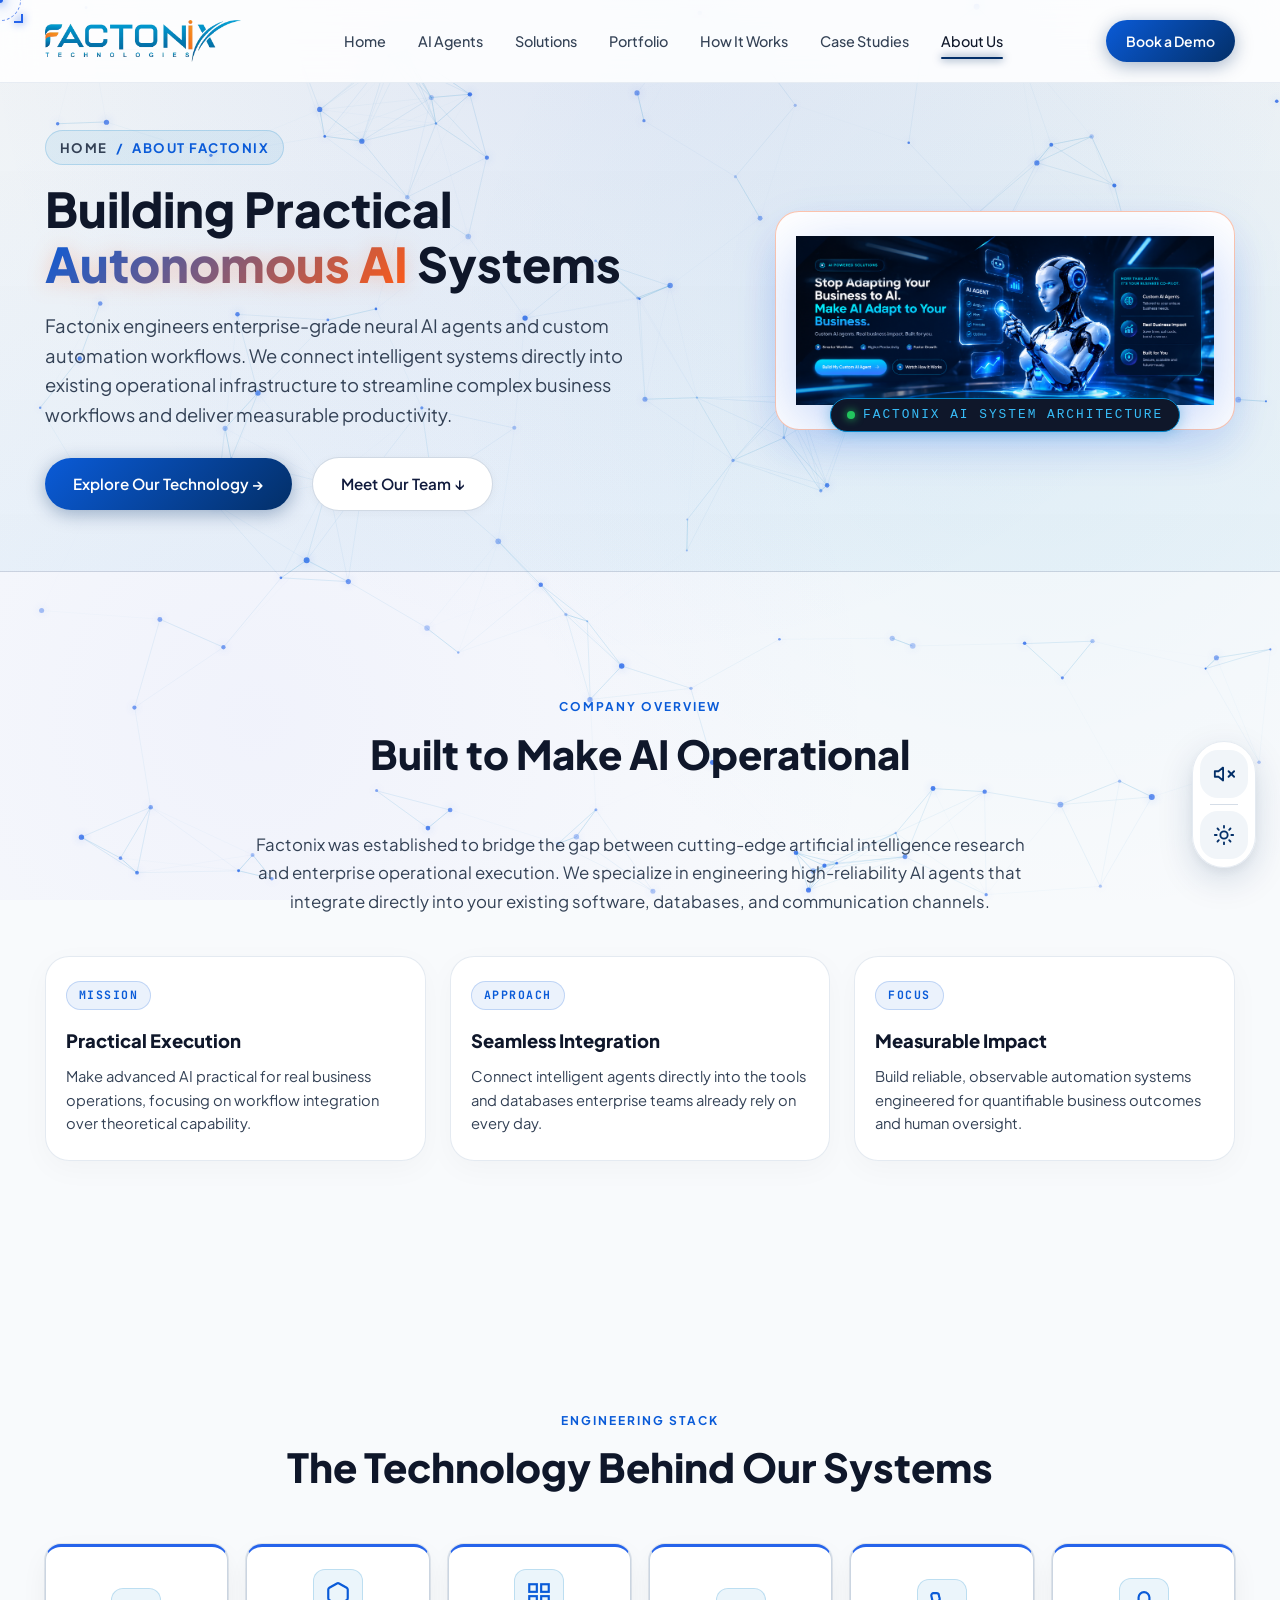
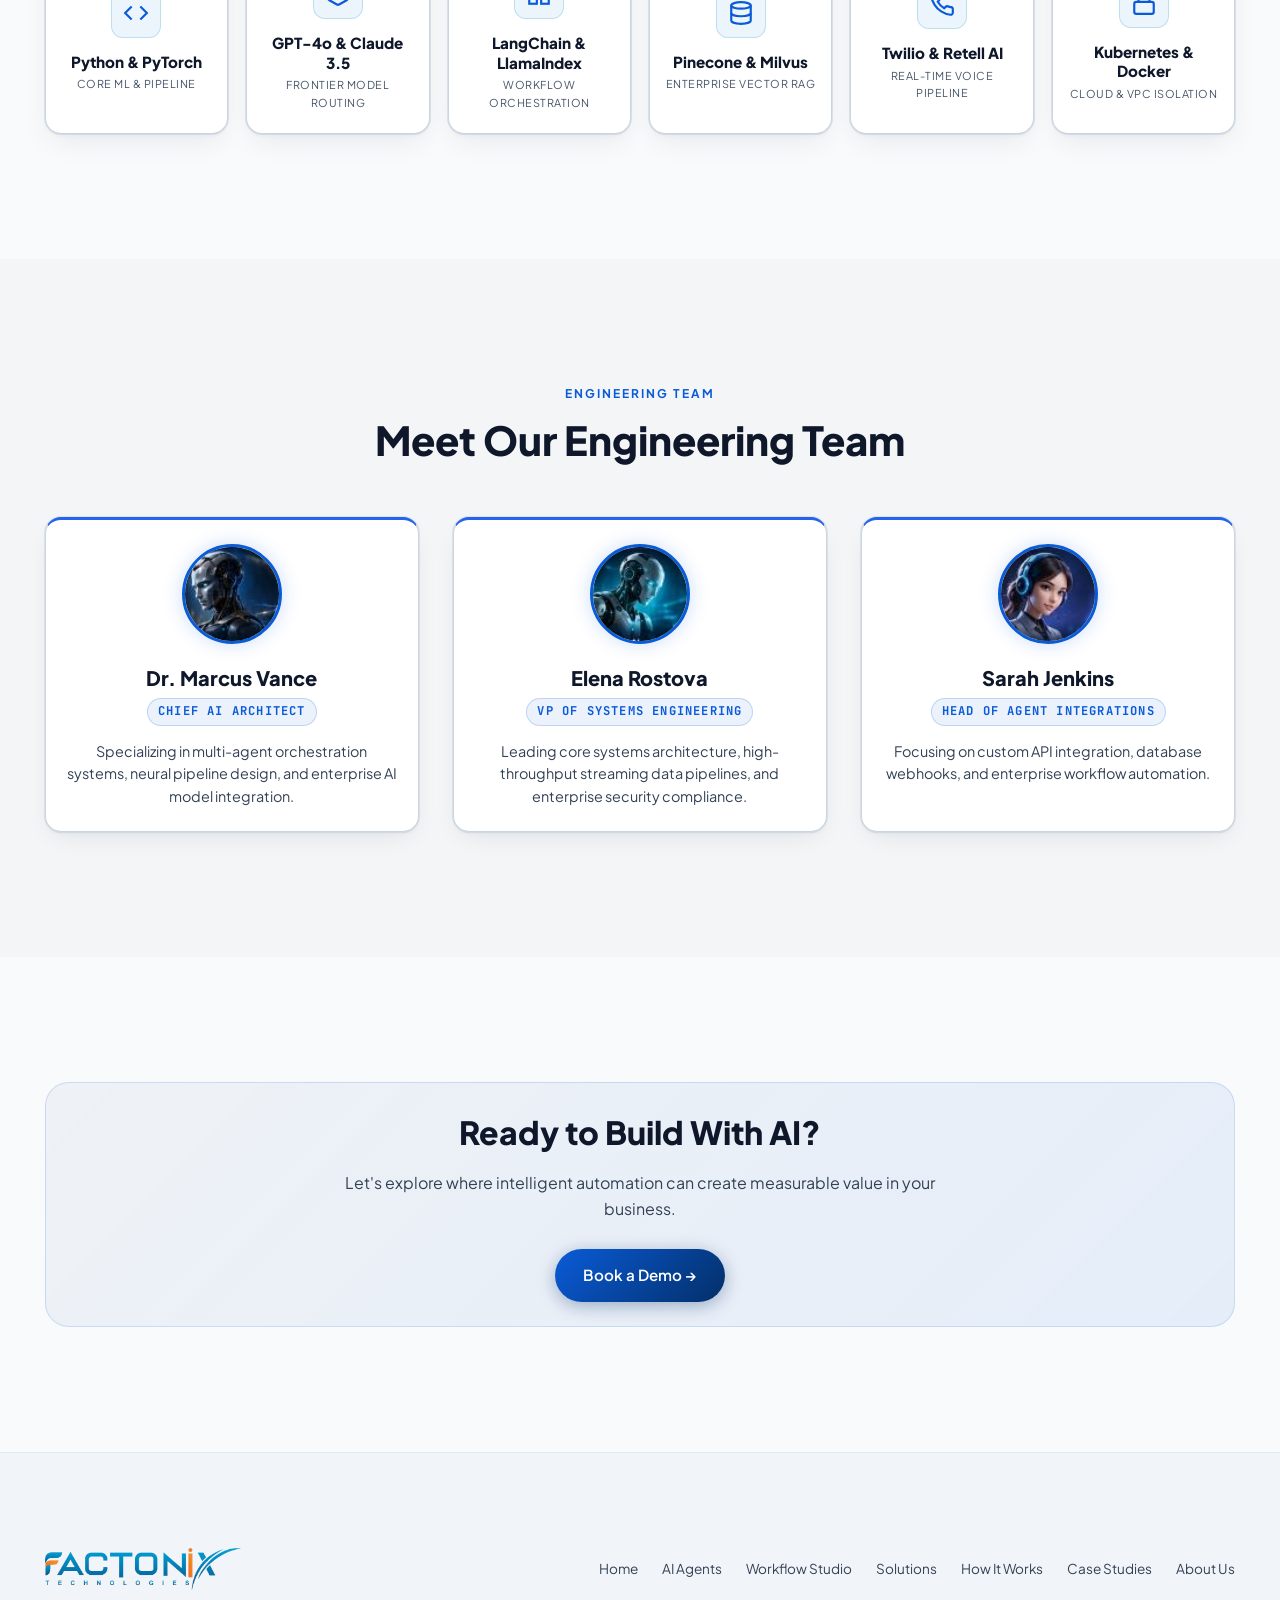
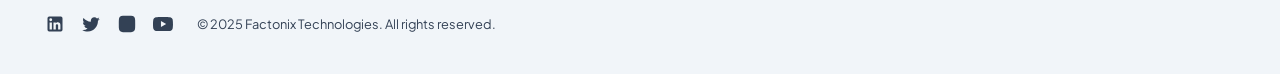
==== commit 2cd8ed42: "chng" ====
--- a/about-us.html
+++ b/about-us.html
@@ -3,7 +3,7 @@
 <head>
     <meta charset="UTF-8">
     <meta name="viewport" content="width=device-width, initial-scale=1.0">
-    <title>About Us | AGENTSPACE Robotics Lab</title>
+    <title>About Us | Factonix Technologies</title>
     <!-- Google Fonts -->
     <link rel="preconnect" href="https://fonts.googleapis.com">
     <link rel="preconnect" href="https://fonts.gstatic.com" crossorigin>
@@ -16,7 +16,7 @@
     <div class="preloader-overlay" id="preloaderOverlay">
         <div class="preloader-content">
             <div class="preloader-robot-track">
-                <img src="assets/images/agent.png" alt="AGENTSPACE Robot Preloader" class="preloader-robot-img" id="preloaderRobot">
+                <img src="assets/images/agent.png" alt="Factonix Robot Preloader" class="preloader-robot-img" id="preloaderRobot">
                 <div class="preloader-laser-line" id="preloaderLaser"></div>
             </div>
             
@@ -29,7 +29,7 @@
                     <div class="preloader-progress-fill" id="preloaderFill"></div>
                 </div>
                 <div class="preloader-status">
-                    <span class="status-label">LOADING NEURAL VISION MATRIX</span>
+                    <span class="status-label">INITIALIZING FACTONIX SYSTEM CORE</span>
                     <span class="status-percent" id="preloaderPercent">0%</span>
                 </div>
             </div>
@@ -85,38 +85,81 @@
         <div class="container subpage-hero-grid">
             <div class="subpage-hero-content">
                 <div class="breadcrumb-nav">
-                    <a href="index.html">Home</a> <span>/</span> <span>ABOUT AGENTSPACE</span>
+                    <a href="index.html">Home</a> <span>/</span> <span>ABOUT FACTONIX</span>
                 </div>
                 <h1 class="subpage-hero-title">
-                    Pioneering <span class="text-glow">Autonomous AI</span> Systems
+                    Building Practical <span class="text-glow">Autonomous AI</span> Systems
                 </h1>
                 <p class="subpage-hero-desc">
-                    AGENTSPACE was founded by AI research engineers and robotics specialists with a unified vision: to equip modern businesses with reliable, zero-hallucination neural AI agents.
+                    Factonix engineers enterprise-grade neural AI agents and custom automation workflows. We connect intelligent systems directly into existing operational infrastructure to streamline complex business workflows and deliver measurable productivity.
                 </p>
                 <div class="hero-btns">
-                    <a href="#tech-stack" class="btn btn-primary btn-glow">Explore Tech Stack HUD</a>
-                    <a href="#team" class="btn btn-secondary">Meet Our Engineering Team ↓</a>
+                    <a href="#tech-stack" class="btn btn-primary btn-glow">Explore Our Technology →</a>
+                    <a href="#team" class="btn btn-secondary">Meet Our Team ↓</a>
                 </div>
             </div>
 
             <div class="subpage-hero-visual">
                 <div class="subpage-robot-card card-3d">
-                    <img src="assets/images/cta-banner-full.png" alt="AGENTSPACE 3D AI Vision Graphic" class="subpage-robot-img">
+                    <img src="assets/images/cta-banner-full.png" alt="Factonix AI Architecture Visual" class="subpage-robot-img">
                     <div class="subpage-hud-badge">
                         <div class="hud-pulse-dot"></div>
-                        <span>NEURAL VISION: NEXT-GEN AI ARCHITECTURE</span>
-                    </div>
-                </div>
-            </div>
-        </div>
-    </section>
-
-    <!-- Interactive Tech Stack HUD Matrix Section -->
+                        <span>FACTONIX AI SYSTEM ARCHITECTURE</span>
+                    </div>
+                </div>
+            </div>
+        </div>
+    </section>
+
+    <!-- Real About / Company Overview Section -->
+    <section class="section" id="company">
+        <div class="container">
+            <div class="section-header text-center" style="text-align: center; margin-bottom: 24px;">
+                <div class="section-label">COMPANY OVERVIEW</div>
+                <h2 class="section-title">Built to Make AI Operational</h2>
+            </div>
+
+            <p class="about-company-desc">
+                Factonix was established to bridge the gap between cutting-edge artificial intelligence research and enterprise operational execution. We specialize in engineering high-reliability AI agents that integrate directly into your existing software, databases, and communication channels.
+            </p>
+
+            <div class="about-principles-grid">
+                <!-- Principle 1 -->
+                <div class="principle-card card-3d">
+                    <span class="principle-badge">MISSION</span>
+                    <h3 class="principle-title">Practical Execution</h3>
+                    <p class="principle-desc">
+                        Make advanced AI practical for real business operations, focusing on workflow integration over theoretical capability.
+                    </p>
+                </div>
+
+                <!-- Principle 2 -->
+                <div class="principle-card card-3d">
+                    <span class="principle-badge">APPROACH</span>
+                    <h3 class="principle-title">Seamless Integration</h3>
+                    <p class="principle-desc">
+                        Connect intelligent agents directly into the tools and databases enterprise teams already rely on every day.
+                    </p>
+                </div>
+
+                <!-- Principle 3 -->
+                <div class="principle-card card-3d">
+                    <span class="principle-badge">FOCUS</span>
+                    <h3 class="principle-title">Measurable Impact</h3>
+                    <p class="principle-desc">
+                        Build reliable, observable automation systems engineered for quantifiable business outcomes and human oversight.
+                    </p>
+                </div>
+            </div>
+        </div>
+    </section>
+
+    <!-- Technology Section -->
     <section class="section" id="tech-stack">
         <div class="container">
-            <div class="section-header text-center" style="text-align: center; margin-bottom: 50px;">
-                <div class="section-label">ENGINEERING STACK HUD</div>
-                <h2 class="section-title">Powered By Frontier Machine Learning Stack</h2>
+            <div class="section-header text-center" style="text-align: center; margin-bottom: 40px;">
+                <div class="section-label">ENGINEERING STACK</div>
+                <h2 class="section-title">The Technology Behind Our Systems</h2>
             </div>
 
             <div class="tech-stack-grid">
@@ -126,7 +169,7 @@
                         <svg width="28" height="28" viewBox="0 0 24 24" fill="none" stroke="currentColor" stroke-width="2"><polyline points="16 18 22 12 16 6"/><polyline points="8 6 2 12 8 18"/></svg>
                     </div>
                     <div class="tech-title">Python & PyTorch</div>
-                    <div class="tech-category">CORE ML ENGINE</div>
+                    <div class="tech-category">CORE ML & PIPELINE</div>
                 </div>
 
                 <!-- Tech 2 -->
@@ -135,7 +178,7 @@
                         <svg width="28" height="28" viewBox="0 0 24 24" fill="none" stroke="currentColor" stroke-width="2"><path d="M21 16V8a2 2 0 0 0-1-1.73l-7-4a2 2 0 0 0-2 0l-7 4A2 2 0 0 0 3 8v8a2 2 0 0 0 1 1.73l7 4a2 2 0 0 0 2 0l7-4A2 2 0 0 0 21 16z"/></svg>
                     </div>
                     <div class="tech-title">GPT-4o & Claude 3.5</div>
-                    <div class="tech-category">FRONTIER LLM ENGINES</div>
+                    <div class="tech-category">FRONTIER MODEL ROUTING</div>
                 </div>
 
                 <!-- Tech 3 -->
@@ -144,7 +187,7 @@
                         <svg width="28" height="28" viewBox="0 0 24 24" fill="none" stroke="currentColor" stroke-width="2"><rect x="3" y="3" width="7" height="7"/><rect x="14" y="3" width="7" height="7"/><rect x="14" y="14" width="7" height="7"/><rect x="3" y="14" width="7" height="7"/></svg>
                     </div>
                     <div class="tech-title">LangChain & LlamaIndex</div>
-                    <div class="tech-category">AGENTIC ORCHESTRATION</div>
+                    <div class="tech-category">WORKFLOW ORCHESTRATION</div>
                 </div>
 
                 <!-- Tech 4 -->
@@ -153,7 +196,7 @@
                         <svg width="28" height="28" viewBox="0 0 24 24" fill="none" stroke="currentColor" stroke-width="2"><ellipse cx="12" cy="5" rx="9" ry="3"/><path d="M21 12c0 1.66-4 3-9 3s-9-1.34-9-3"/><path d="M3 5v14c0 1.66 4 3 9 3s9-1.34 9-3V5"/></svg>
                     </div>
                     <div class="tech-title">Pinecone & Milvus</div>
-                    <div class="tech-category">VECTOR RAG DATABASES</div>
+                    <div class="tech-category">ENTERPRISE VECTOR RAG</div>
                 </div>
 
                 <!-- Tech 5 -->
@@ -162,7 +205,7 @@
                         <svg width="28" height="28" viewBox="0 0 24 24" fill="none" stroke="currentColor" stroke-width="2"><path d="M22 16.92v3a2 2 0 0 1-2.18 2 19.79 19.79 0 0 1-8.63-3.07 19.5 19.5 0 0 1-6-6 19.79 19.79 0 0 1-3.07-8.67A2 2 0 0 1 4.11 2h3a2 2 0 0 1 2 1.72 12.84 12.84 0 0 0 .7 2.81 2 2 0 0 1-.45 2.11L8.09 9.91a16 16 0 0 0 6 6l1.27-1.27a2 2 0 0 1 2.11-.45 12.84 12.84 0 0 0 2.81.7A2 2 0 0 1 22 16.92z"/></svg>
                     </div>
                     <div class="tech-title">Twilio & Retell AI</div>
-                    <div class="tech-category">SUB-SECOND VOICE PIPELINE</div>
+                    <div class="tech-category">REAL-TIME VOICE PIPELINE</div>
                 </div>
 
                 <!-- Tech 6 -->
@@ -171,44 +214,57 @@
                         <svg width="28" height="28" viewBox="0 0 24 24" fill="none" stroke="currentColor" stroke-width="2"><rect x="3" y="11" width="18" height="11" rx="2" ry="2"/><path d="M7 11V7a5 5 0 0 1 10 0v4"/></svg>
                     </div>
                     <div class="tech-title">Kubernetes & Docker</div>
-                    <div class="tech-category">VPC & ENTERPRISE ISOLATION</div>
+                    <div class="tech-category">CLOUD & VPC ISOLATION</div>
                 </div>
             </div>
         </div>
     </section>
 
     <!-- Leadership & Engineering Team Section -->
-    <section class="section" id="team" style="background: rgba(15, 23, 42, 0.03);">
+    <section class="section" id="team" style="background: rgba(15, 23, 42, 0.02);">
         <div class="container">
-            <div class="section-header text-center" style="text-align: center; margin-bottom: 50px;">
-                <div class="section-label">THE NEURAL BUILDERS</div>
+            <div class="section-header text-center" style="text-align: center; margin-bottom: 40px;">
+                <div class="section-label">ENGINEERING TEAM</div>
                 <h2 class="section-title">Meet Our Engineering Team</h2>
             </div>
 
             <div class="agents-full-grid">
                 <!-- Team Member 1 -->
-                <div class="agent-pod-card card-3d" style="text-align: center; align-items: center;">
-                    <img src="assets/images/avatar-sales.jpg" alt="AI Agent Director" style="width: 100px; height: 100px; border-radius: 50%; object-fit: cover; margin-bottom: 16px; border: 3px solid #0284c7; box-shadow: 0 0 20px rgba(2, 132, 199, 0.3);">
-                    <h3 class="agent-pod-title" style="margin-bottom: 4px;">Dr. Marcus Vance</h3>
-                    <div style="font-size: 0.85rem; font-weight: 700; color: #0284c7; margin-bottom: 12px; letter-spacing: 1px;">CHIEF AI ARCHITECT</div>
-                    <p class="agent-pod-desc">Ex-DeepMind NLP Researcher specializing in multi-agent swarm coordination and zero-shot reasoning systems.</p>
+                <div class="agent-pod-card card-3d">
+                    <img src="assets/images/avatar-sales.jpg" alt="Chief AI Architect" class="agent-avatar-img">
+                    <h3 class="agent-pod-title">Dr. Marcus Vance</h3>
+                    <div class="agent-role-badge">CHIEF AI ARCHITECT</div>
+                    <p class="agent-pod-desc">Specializing in multi-agent orchestration systems, neural pipeline design, and enterprise AI model integration.</p>
                 </div>
 
                 <!-- Team Member 2 -->
-                <div class="agent-pod-card card-3d" style="text-align: center; align-items: center;">
-                    <img src="assets/images/avatar-ops.jpg" alt="Head of Systems" style="width: 100px; height: 100px; border-radius: 50%; object-fit: cover; margin-bottom: 16px; border: 3px solid #2563eb; box-shadow: 0 0 20px rgba(37, 99, 235, 0.3);">
-                    <h3 class="agent-pod-title" style="margin-bottom: 4px;">Elena Rostova</h3>
-                    <div style="font-size: 0.85rem; font-weight: 700; color: #2563eb; margin-bottom: 12px; letter-spacing: 1px;">VP OF SYSTEMS ENGINEERING</div>
-                    <p class="agent-pod-desc">12+ years building enterprise VPC isolation, sub-second streaming pipelines, and SOC2 compliance infrastructure.</p>
+                <div class="agent-pod-card card-3d">
+                    <img src="assets/images/avatar-ops.jpg" alt="VP of Systems Engineering" class="agent-avatar-img">
+                    <h3 class="agent-pod-title">Elena Rostova</h3>
+                    <div class="agent-role-badge">VP OF SYSTEMS ENGINEERING</div>
+                    <p class="agent-pod-desc">Leading core systems architecture, high-throughput streaming data pipelines, and enterprise security compliance.</p>
                 </div>
 
                 <!-- Team Member 3 -->
-                <div class="agent-pod-card card-3d" style="text-align: center; align-items: center;">
-                    <img src="assets/images/avatar-support.jpg" alt="Head of Product" style="width: 100px; height: 100px; border-radius: 50%; object-fit: cover; margin-bottom: 16px; border: 3px solid #38bdf8; box-shadow: 0 0 20px rgba(56, 189, 248, 0.3);">
-                    <h3 class="agent-pod-title" style="margin-bottom: 4px;">Sarah Jenkins</h3>
-                    <div style="font-size: 0.85rem; font-weight: 700; color: #38bdf8; margin-bottom: 12px; letter-spacing: 1px;">HEAD OF AGENT INTEGRATIONS</div>
-                    <p class="agent-pod-desc">Pioneered custom webhook bridges connecting modern LLMs into legacy ERP and CRM enterprise databases.</p>
-                </div>
+                <div class="agent-pod-card card-3d">
+                    <img src="assets/images/avatar-support.jpg" alt="Head of Agent Integrations" class="agent-avatar-img">
+                    <h3 class="agent-pod-title">Sarah Jenkins</h3>
+                    <div class="agent-role-badge">HEAD OF AGENT INTEGRATIONS</div>
+                    <p class="agent-pod-desc">Focusing on custom API integration, database webhooks, and enterprise workflow automation.</p>
+                </div>
+            </div>
+        </div>
+    </section>
+
+    <!-- Final CTA Section -->
+    <section class="section" id="about-cta">
+        <div class="container">
+            <div class="about-cta-box card-3d">
+                <h2 class="about-cta-title">Ready to Build With AI?</h2>
+                <p class="about-cta-desc">
+                    Let's explore where intelligent automation can create measurable value in your business.
+                </p>
+                <a href="contact.html" class="btn btn-primary btn-glow">Book a Demo →</a>
             </div>
         </div>
     </section>
@@ -237,29 +293,10 @@
                     <a href="#" aria-label="Instagram"><svg viewBox="0 0 24 24" fill="currentColor"><path d="M12 2.163c3.204 0 3.584.012 4.85.07 3.252.148 4.771 1.691 4.919 4.919.058 1.265.069 1.645.069 4.849 0 3.205-.012 3.584-.069 4.849-.149 3.225-1.664 4.771-4.919 4.919-1.266.058-1.644.07-4.85.07-3.204 0-3.584-.012-4.849-.07-3.26-.149-4.771-1.699-4.919-4.92-.058-1.265-.07-1.644-.07-4.849 0-3.204.013-3.583.07-4.849.149-3.227 1.664-4.771 4.919-4.919 1.266-.057 1.645-.069 4.849-.069z"/></svg></a>
                     <a href="#" aria-label="YouTube"><svg viewBox="0 0 24 24" fill="currentColor"><path d="M23.498 6.186a3.016 3.016 0 0 0-2.122-2.136C19.505 3.545 12 3.545 12 3.545s-7.505 0-9.377.505A3.017 3.017 0 0 0 .502 6.186C0 8.07 0 12 0 12s0 3.93.502 5.814a3.016 3.016 0 0 0 2.122 2.136c1.871.505 9.376.505 9.376.505s7.505 0 9.377-.505a3.015 3.015 0 0 0 2.122-2.136C24 15.93 24 12 24 12s0-3.93-.502-5.814zM9.545 15.568V8.432L15.818 12l-6.273 3.568z"/></svg></a>
                 </div>
-                <p class="copyright">© 2025. All rights reserved.</p>
+                <p class="copyright">© 2025 Factonix Technologies. All rights reserved.</p>
             </div>
         </div>
     </footer>
-
-    <!-- Global Floating Corner AI Robot Agent Widget (Disabled) -->
-    <!--
-    <div class="corner-robot-widget" id="cornerRobotWidget">
-        <div class="robot-speech-bubble" id="robotSpeechBubble">
-            <span class="speech-close" id="speechClose">&times;</span>
-            <div class="speech-text" id="speechText">
-                Want to learn more about our neural engineering stack? Let's build together!
-            </div>
-            <div class="speech-actions">
-                <a href="contact.html" class="speech-btn">Book Demo</a>
-            </div>
-        </div>
-
-        <div class="corner-robot-avatar" id="cornerRobotAvatar">
-            <img src="assets/images/agent.png" alt="AGENTSPACE AI Robot Assistant" class="bouncing-agent-img">
-        </div>
-    </div>
-    -->
 
     <!-- Holographic Crosshair Cursor Elements -->
     <div class="sci-cursor-container" id="sciCursorContainer">
--- a/styles.css
+++ b/styles.css
@@ -739,21 +739,25 @@
 
 
 /* ==========================================
-   HERO SECTION WITH STICKY SCROLL IMAGE SEQUENCE
+   HERO SECTION WITH INTERACTIVE STACKED WORKFLOW
    ========================================== */
 .hero-scroll-track {
     position: relative;
-    height: 260vh; /* Provides 2.6 viewports of scroll distance for image sequence */
+    height: auto;
+    min-height: calc(100vh - 80px);
+    padding: 40px 0 60px;
+    display: flex;
+    align-items: center;
 }
 
 .hero-sticky-wrapper {
-    position: sticky;
+    position: relative;
     top: 0;
-    height: 100vh;
-    display: flex;
-    align-items: center;
-    overflow: hidden;
-    padding-top: 60px;
+    height: auto;
+    width: 100%;
+    display: flex;
+    align-items: center;
+    overflow: visible;
 }
 
 .hero-grid {
@@ -794,36 +798,17 @@
     display: flex;
     justify-content: center;
     align-items: center;
-}
-
-.robot-img-sequence {
+    width: 100%;
+}
+
+.robot-wrapper {
     position: relative;
-    width: 82%;
-    min-height: 420px;
+    width: 100%;
+    max-width: 540px;
+    min-height: 480px;
     display: flex;
     justify-content: center;
     align-items: center;
-}
-
-.seq-img {
-    width: 100%;
-    height: auto;
-    border-radius: var(--radius-lg);
-    z-index: 2;
-    mask-image: radial-gradient(circle at 50% 50%, rgba(0,0,0,1) 75%, rgba(0,0,0,0) 100%);
-    filter: drop-shadow(0 10px 30px rgba(37, 99, 235, 0.2));
-    position: absolute;
-    top: 0;
-    left: 0;
-    opacity: 0;
-    transform: scale(0.95);
-    transition: opacity 0.6s cubic-bezier(0.4, 0, 0.2, 1), transform 0.6s cubic-bezier(0.4, 0, 0.2, 1);
-}
-
-.seq-img.active {
-    opacity: 1;
-    transform: scale(1);
-    position: relative; /* Maintain container bounds */
 }
 
 #constellationCanvas {
@@ -938,6 +923,939 @@
 @keyframes floatAnim {
     0% { transform: translateY(0px); }
     100% { transform: translateY(-8px); }
+}
+
+/* ==========================================
+   INTERACTIVE HERO SERVICE BUBBLES & WORKFLOW DEMO
+   ========================================== */
+.floating-badge {
+    cursor: pointer;
+    user-select: none;
+}
+
+.floating-badge:hover, .floating-badge:focus-visible {
+    transform: scale(1.08) translateY(-4px);
+    border-color: var(--brand-action);
+    box-shadow: 0 12px 30px rgba(10, 91, 216, 0.25), 0 0 15px rgba(255, 90, 22, 0.2);
+    outline: none;
+}
+
+.floating-badge.active-wf {
+    border-color: var(--brand-accent) !important;
+    background: #ffffff !important;
+    box-shadow: 0 0 25px rgba(255, 90, 22, 0.45), 0 8px 24px rgba(3, 47, 104, 0.25) !important;
+    animation: activeBadgePulse 1.8s ease-in-out infinite alternate !important;
+}
+
+@keyframes activeBadgePulse {
+    0% { transform: scale(1.06) translateY(-4px); box-shadow: 0 0 18px rgba(255, 90, 22, 0.35); }
+    100% { transform: scale(1.12) translateY(-6px); box-shadow: 0 0 28px rgba(255, 90, 22, 0.65), 0 0 12px rgba(10, 91, 216, 0.4); }
+}
+
+/* Hero Visual Robot Hide Transition */
+.robot-img-sequence {
+    transition: opacity 0.5s cubic-bezier(0.4, 0, 0.2, 1), transform 0.5s cubic-bezier(0.4, 0, 0.2, 1);
+}
+
+.robot-img-sequence.demo-hidden {
+    opacity: 0 !important;
+    transform: scale(0.92) !important;
+    pointer-events: none !important;
+}
+
+/* ==========================================
+   ISOMETRIC 3D BRAND THEME FLOATING BOXES SHOWCASE
+   ========================================== */
+.hero-3d-boxes-stage {
+    position: relative;
+    width: 100%;
+    max-width: 460px;
+    height: 460px;
+    background: transparent !important;
+    border: none !important;
+    box-shadow: none !important;
+    padding: 0 !important;
+    display: flex;
+    justify-content: center;
+    align-items: flex-start;
+    z-index: 8;
+    transform-style: preserve-3d;
+}
+
+.boxes-3d-viewport {
+    position: relative;
+    width: 100%;
+    height: 100%;
+    perspective: 1200px;
+    perspective-origin: 65% 15%;
+    display: flex;
+    justify-content: center;
+    align-items: flex-start;
+    overflow: visible;
+}
+
+.boxes-3d-track {
+    position: relative;
+    width: 100%;
+    height: 100%;
+    transform-style: preserve-3d;
+}
+
+/* 3D Tilted Brand Blue Rounded Box Item */
+.box-3d-item {
+    position: absolute;
+    left: 12px;
+    right: 12px;
+    padding: 16px 20px;
+    background: linear-gradient(135deg, rgba(3, 47, 104, 0.95) 0%, rgba(10, 91, 216, 0.92) 55%, rgba(2, 132, 199, 0.88) 100%);
+    border: 1px solid rgba(147, 197, 253, 0.5);
+    border-radius: 22px;
+    backdrop-filter: blur(20px);
+    -webkit-backdrop-filter: blur(20px);
+    box-shadow: 
+        0 25px 50px -10px rgba(3, 47, 104, 0.55),
+        0 0 35px rgba(10, 91, 216, 0.35),
+        inset 0 1px 2px rgba(255, 255, 255, 0.4);
+    display: flex;
+    flex-direction: column;
+    gap: 12px;
+    transition: transform 0.65s cubic-bezier(0.34, 1.56, 0.64, 1), 
+                opacity 0.5s ease, 
+                filter 0.5s ease, 
+                box-shadow 0.5s ease;
+    transform-origin: center top;
+    will-change: transform, opacity, filter;
+    transform-style: preserve-3d;
+}
+
+/* Box Entrance Animation from Above */
+.box-3d-item.box-entering {
+    animation: box3DDropIn 0.65s cubic-bezier(0.34, 1.56, 0.64, 1) forwards;
+}
+
+@keyframes box3DDropIn {
+    0% {
+        opacity: 0;
+        transform: translateY(-130px) rotateX(32deg) rotateY(-24deg) rotateZ(8deg) scale(1.1) translateZ(60px);
+        filter: blur(8px);
+    }
+    100% {
+        opacity: 1;
+        filter: blur(0px);
+    }
+}
+
+/* Box Header Title */
+.box-3d-header {
+    display: flex;
+    align-items: center;
+    justify-content: space-between;
+    opacity: 0;
+    transform: translateY(-6px);
+    transition: opacity 0.4s ease 0.15s, transform 0.4s ease 0.15s;
+}
+
+.box-3d-header.title-visible {
+    opacity: 1;
+    transform: translateY(0);
+}
+
+.box-3d-title {
+    font-family: var(--font-tech, 'Orbitron', sans-serif);
+    font-size: 0.82rem;
+    font-weight: 700;
+    letter-spacing: 1px;
+    color: #ffffff;
+    text-transform: uppercase;
+    text-shadow: 0 0 12px rgba(56, 189, 248, 0.7);
+}
+
+.box-3d-badge {
+    font-family: var(--font-mono, 'JetBrains Mono', monospace);
+    font-size: 0.65rem;
+    font-weight: 700;
+    color: #00f0ff;
+    background: rgba(0, 240, 255, 0.12);
+    border: 1px solid rgba(0, 240, 255, 0.35);
+    padding: 3px 10px;
+    border-radius: 12px;
+    box-shadow: 0 0 10px rgba(0, 240, 255, 0.2);
+}
+
+/* Internal Nodes Container & Dynamic Flow */
+.box-nodes-container {
+    position: relative;
+    display: flex;
+    align-items: center;
+    justify-content: space-between;
+    gap: 12px;
+    min-height: 48px;
+    padding: 4px 0;
+}
+
+/* SVG Flow Connection Line inside Box */
+.box-flow-svg {
+    position: absolute;
+    top: 50%;
+    left: 20%;
+    right: 20%;
+    width: 60%;
+    height: 12px;
+    transform: translateY(-50%);
+    pointer-events: none;
+    z-index: 1;
+}
+
+.box-flow-line {
+    stroke: #00f0ff;
+    stroke-width: 2.5;
+    stroke-dasharray: 120;
+    stroke-dashoffset: 120;
+    filter: drop-shadow(0 0 8px #00f0ff);
+    transition: stroke-dashoffset 0.6s ease;
+}
+
+.box-flow-line.line-drawn {
+    stroke-dashoffset: 0;
+}
+
+/* Mini White/Light Node Pills inside Brand Box */
+.mini-node-pill {
+    position: relative;
+    z-index: 2;
+    display: flex;
+    align-items: center;
+    gap: 8px;
+    padding: 6px 14px;
+    background: rgba(255, 255, 255, 0.96);
+    border: 1px solid rgba(255, 255, 255, 1);
+    border-radius: 14px;
+    box-shadow: 0 6px 18px rgba(3, 47, 104, 0.25), 0 0 12px rgba(255, 255, 255, 0.4);
+    opacity: 0;
+    transform: scale(0.6) translateY(8px);
+    transition: opacity 0.45s cubic-bezier(0.34, 1.56, 0.64, 1), transform 0.45s cubic-bezier(0.34, 1.56, 0.64, 1);
+}
+
+.mini-node-pill.node-visible {
+    opacity: 1;
+    transform: scale(1) translateY(0);
+}
+
+.mini-node-dot {
+    width: 8px;
+    height: 8px;
+    border-radius: 50%;
+    background: #00f0ff;
+    box-shadow: 0 0 10px #00f0ff;
+}
+
+.mini-node-dot.pink-dot,
+.mini-node-dot.orange-dot { background: #ff5a16; box-shadow: 0 0 10px #ff5a16; }
+.mini-node-dot.cyan-dot { background: #00f0ff; box-shadow: 0 0 10px #00f0ff; }
+.mini-node-dot.green-dot { background: #10b981; box-shadow: 0 0 10px #10b981; }
+
+.mini-node-label {
+    font-family: var(--font-main);
+    font-size: 0.78rem;
+    font-weight: 800;
+    color: #032f68;
+    white-space: nowrap;
+}
+
+/* Front / Active Box Glow */
+.box-3d-item.active-box {
+    border-color: rgba(56, 189, 248, 0.8) !important;
+    box-shadow: 
+        0 30px 60px -10px rgba(3, 47, 104, 0.75),
+        0 0 45px rgba(10, 91, 216, 0.55),
+        inset 0 1px 3px rgba(255, 255, 255, 0.6) !important;
+}
+
+/* Robotics Mode Dark Cyan Glow Overrides */
+body.robotics-mode .box-3d-item {
+    background: linear-gradient(135deg, rgba(8, 13, 26, 0.96) 0%, rgba(3, 47, 104, 0.94) 50%, rgba(10, 91, 216, 0.90) 100%) !important;
+    border-color: rgba(0, 240, 255, 0.4) !important;
+    box-shadow: 0 25px 60px rgba(0, 0, 0, 0.8), 0 0 35px rgba(0, 240, 255, 0.3) !important;
+}
+
+body.robotics-mode .box-3d-item.active-box {
+    border-color: #00f0ff !important;
+    box-shadow: 0 30px 70px rgba(0, 240, 255, 0.5), 0 0 45px rgba(0, 240, 255, 0.6) !important;
+}
+
+/* 3D Stack Viewport & Cards Container */
+.stacked-cards-viewport {
+    position: relative;
+    width: 100%;
+    max-width: 430px;
+    height: 440px;
+    perspective: 1000px;
+    perspective-origin: 50% 10%;
+    overflow: visible;
+    display: flex;
+    justify-content: center;
+    align-items: flex-start;
+    padding-top: 10px;
+}
+
+.stacked-cards-track {
+    position: relative;
+    width: 100%;
+    height: 100%;
+    transform-style: preserve-3d;
+}
+
+/* Individual Physical Floating Rounded Card */
+.stacked-card {
+    position: absolute;
+    left: 8px;
+    right: 8px;
+    padding: 14px 18px;
+    background: rgba(255, 255, 255, 0.94);
+    border: 1px solid rgba(255, 255, 255, 0.85);
+    border-radius: 18px;
+    backdrop-filter: blur(20px);
+    -webkit-backdrop-filter: blur(20px);
+    box-shadow: 
+        0 18px 45px -10px rgba(15, 23, 42, 0.12),
+        0 4px 15px rgba(37, 99, 235, 0.08);
+    display: flex;
+    align-items: center;
+    justify-content: space-between;
+    gap: 12px;
+    transition: transform 0.6s cubic-bezier(0.34, 1.56, 0.64, 1), 
+                opacity 0.5s ease, 
+                filter 0.5s ease, 
+                box-shadow 0.5s ease, 
+                border-color 0.5s ease;
+    transform-origin: center top;
+    will-change: transform, opacity, filter;
+}
+
+/* Card Entry Animation */
+.stacked-card.entering {
+    animation: physicalCardDropIn 0.6s cubic-bezier(0.34, 1.56, 0.64, 1) forwards;
+}
+
+@keyframes physicalCardDropIn {
+    0% {
+        opacity: 0;
+        transform: translateY(-60px) scale(1.08) translateZ(50px) rotateX(-8deg);
+        filter: blur(6px);
+    }
+    100% {
+        opacity: 1;
+        filter: blur(0px);
+    }
+}
+
+/* Active Front Card Glow */
+.stacked-card.active {
+    background: rgba(255, 255, 255, 0.98) !important;
+    border-color: rgba(37, 99, 235, 0.45) !important;
+    box-shadow: 
+        0 22px 50px -8px rgba(37, 99, 235, 0.28),
+        0 0 25px rgba(0, 240, 255, 0.35),
+        inset 0 0 15px rgba(37, 99, 235, 0.04) !important;
+}
+
+.stacked-card.completed {
+    border-color: rgba(16, 185, 129, 0.4);
+}
+
+/* Card Left Info Group */
+.stacked-card-left {
+    display: flex;
+    align-items: center;
+    gap: 12px;
+}
+
+.stacked-card-icon {
+    width: 34px;
+    height: 34px;
+    border-radius: 10px;
+    display: flex;
+    align-items: center;
+    justify-content: center;
+    font-size: 1rem;
+    flex-shrink: 0;
+    background: rgba(37, 99, 235, 0.08);
+    border: 1px solid rgba(37, 99, 235, 0.2);
+    color: #2563eb;
+    transition: var(--transition);
+}
+
+.stacked-card.active .stacked-card-icon {
+    background: linear-gradient(135deg, #2563eb, #00f0ff);
+    color: #ffffff;
+    box-shadow: 0 0 15px rgba(0, 240, 255, 0.5);
+    border-color: transparent;
+}
+
+.stacked-card.completed .stacked-card-icon {
+    background: rgba(16, 185, 129, 0.12);
+    color: #10b981;
+    border-color: rgba(16, 185, 129, 0.3);
+}
+
+.stacked-card-details {
+    display: flex;
+    flex-direction: column;
+    gap: 2px;
+}
+
+.stacked-card-step-num {
+    font-family: var(--font-mono, monospace);
+    font-size: 0.65rem;
+    font-weight: 700;
+    color: #64748b;
+    letter-spacing: 0.5px;
+    text-transform: uppercase;
+}
+
+.stacked-card-title {
+    font-family: var(--font-main);
+    font-size: 0.88rem;
+    font-weight: 700;
+    color: #0f172a;
+    line-height: 1.2;
+}
+
+.stacked-card.active .stacked-card-title {
+    color: #2563eb;
+}
+
+/* Card Right Status Tag */
+.stacked-card-status {
+    font-family: var(--font-mono, monospace);
+    font-size: 0.68rem;
+    font-weight: 700;
+    padding: 3px 10px;
+    border-radius: 20px;
+    background: rgba(241, 245, 249, 0.9);
+    color: #64748b;
+    border: 1px solid rgba(203, 213, 225, 0.8);
+    display: flex;
+    align-items: center;
+    gap: 5px;
+    white-space: nowrap;
+}
+
+.stacked-card.active .stacked-card-status {
+    background: rgba(37, 99, 235, 0.12);
+    color: #2563eb;
+    border-color: rgba(37, 99, 235, 0.3);
+    box-shadow: 0 0 10px rgba(37, 99, 235, 0.2);
+}
+
+.stacked-card.completed .stacked-card-status {
+    background: rgba(16, 185, 129, 0.12);
+    color: #10b981;
+    border-color: rgba(16, 185, 129, 0.3);
+}
+
+/* Glowing Connection Line Beam between stacked cards */
+.stacked-connection-beam {
+    position: absolute;
+    left: 32px;
+    width: 2px;
+    background: linear-gradient(180deg, #00f0ff, #2563eb);
+    box-shadow: 0 0 10px #00f0ff;
+    z-index: 15;
+    transition: top 0.4s ease, height 0.4s ease;
+    border-radius: 2px;
+}
+
+.stacked-connection-beam::after {
+    content: '';
+    position: absolute;
+    bottom: -4px;
+    left: -3px;
+    width: 8px;
+    height: 8px;
+    border-radius: 50%;
+    background: #00f0ff;
+    box-shadow: 0 0 12px #00f0ff, 0 0 20px #2563eb;
+    animation: beamGlowPulse 0.8s infinite alternate;
+}
+
+@keyframes beamGlowPulse {
+    0% { transform: scale(0.8); opacity: 0.7; }
+    100% { transform: scale(1.4); opacity: 1; }
+}
+
+/* Active Floating Badge Styling in Hero */
+.floating-badge.active-wf {
+    border-color: var(--brand-action, #ff5a16) !important;
+    background: #ffffff !important;
+    box-shadow: 0 0 25px rgba(255, 90, 22, 0.5), 0 8px 24px rgba(37, 99, 235, 0.25) !important;
+    animation: activeBadgePulse 1.8s ease-in-out infinite alternate !important;
+    transform: scale(1.1) translateY(-6px) !important;
+}
+
+@keyframes activeBadgePulse {
+    0% { box-shadow: 0 0 18px rgba(255, 90, 22, 0.4); }
+    100% { box-shadow: 0 0 30px rgba(255, 90, 22, 0.7), 0 0 14px rgba(0, 240, 255, 0.5); }
+}
+
+/* Robotics Mode Dark Theme Overrides */
+body.robotics-mode .hero-stacked-workflow {
+    background: rgba(11, 20, 38, 0.94) !important;
+    border-color: rgba(0, 240, 255, 0.35) !important;
+    box-shadow: 
+        0 25px 60px rgba(0, 0, 0, 0.8),
+        0 0 30px rgba(0, 240, 255, 0.25) !important;
+}
+
+body.robotics-mode .stacked-wf-title {
+    color: #ffffff !important;
+}
+
+body.robotics-mode .stacked-wf-header {
+    border-bottom-color: rgba(0, 240, 255, 0.2) !important;
+}
+
+body.robotics-mode .stacked-card {
+    background: rgba(15, 26, 48, 0.94) !important;
+    border-color: rgba(0, 240, 255, 0.22) !important;
+    color: #ffffff !important;
+    box-shadow: 0 10px 30px rgba(0, 0, 0, 0.6) !important;
+}
+
+body.robotics-mode .stacked-card-title {
+    color: #ffffff !important;
+}
+
+body.robotics-mode .stacked-card-step-num {
+    color: #94a3b8 !important;
+}
+
+body.robotics-mode .stacked-card.active {
+    background: rgba(20, 38, 70, 0.98) !important;
+    border-color: #00f0ff !important;
+    box-shadow: 
+        0 14px 40px rgba(0, 240, 255, 0.35),
+        0 0 25px rgba(0, 240, 255, 0.5) !important;
+}
+
+body.robotics-mode .stacked-card.active .stacked-card-title {
+    color: #00f0ff !important;
+}
+
+/* Workflow Container Card */
+.wf-demo-card {
+    width: 100%;
+    background: rgba(255, 255, 255, 0.94);
+    border: 1px solid rgba(10, 91, 216, 0.25);
+    border-radius: var(--radius-lg);
+    backdrop-filter: blur(20px);
+    box-shadow: 0 20px 50px rgba(3, 47, 104, 0.15), 0 0 30px rgba(10, 91, 216, 0.12);
+    padding: 18px 20px;
+    display: flex;
+    flex-direction: column;
+    gap: 14px;
+    position: relative;
+    overflow: hidden;
+}
+
+.wf-demo-card::before {
+    content: '';
+    position: absolute;
+    top: 0;
+    left: 0;
+    right: 0;
+    height: 3px;
+    background: linear-gradient(90deg, var(--brand-action), var(--brand-accent), #00ff9d);
+    border-top-left-radius: var(--radius-lg);
+    border-top-right-radius: var(--radius-lg);
+}
+
+/* Header */
+.wf-header {
+    display: flex;
+    align-items: center;
+    justify-content: space-between;
+    padding-bottom: 10px;
+    border-bottom: 1px solid rgba(226, 232, 240, 0.8);
+}
+
+.wf-title-group {
+    display: flex;
+    align-items: center;
+    gap: 10px;
+}
+
+.wf-live-dot {
+    width: 9px;
+    height: 9px;
+    border-radius: 50%;
+    background: #10b981;
+    box-shadow: 0 0 10px #10b981;
+    animation: blinkDot 1.2s infinite alternate;
+}
+
+@keyframes blinkDot {
+    0% { opacity: 0.4; transform: scale(0.8); }
+    100% { opacity: 1; transform: scale(1.15); }
+}
+
+.wf-title-text {
+    font-family: var(--font-tech);
+    font-weight: 700;
+    font-size: 0.92rem;
+    letter-spacing: 0.8px;
+    color: #0f172a;
+    text-transform: uppercase;
+}
+
+.wf-subtitle-tag {
+    font-family: var(--font-mono);
+    font-size: 0.65rem;
+    color: var(--brand-action);
+    background: rgba(10, 91, 216, 0.08);
+    padding: 2px 8px;
+    border-radius: 4px;
+    border: 1px solid rgba(10, 91, 216, 0.2);
+}
+
+.wf-close-btn {
+    background: rgba(241, 245, 249, 0.9);
+    border: 1px solid rgba(203, 213, 225, 0.8);
+    color: #64748b;
+    width: 28px;
+    height: 28px;
+    border-radius: 50%;
+    display: flex;
+    align-items: center;
+    justify-content: center;
+    cursor: pointer;
+    font-size: 1rem;
+    font-weight: 700;
+    transition: var(--transition);
+}
+
+.wf-close-btn:hover {
+    background: #ef4444;
+    color: #ffffff;
+    border-color: #ef4444;
+    transform: rotate(90deg);
+}
+
+/* Nodes Grid & Connections */
+.wf-canvas-area {
+    position: relative;
+    min-height: 210px;
+    display: grid;
+    grid-template-columns: repeat(2, 1fr);
+    gap: 12px;
+    align-content: center;
+}
+
+.wf-connector-svg {
+    position: absolute;
+    top: 0;
+    left: 0;
+    width: 100%;
+    height: 100%;
+    pointer-events: none;
+    z-index: 1;
+}
+
+.wf-path-bg {
+    stroke: rgba(203, 213, 225, 0.5);
+    stroke-width: 2;
+    fill: none;
+    stroke-dasharray: 4, 4;
+}
+
+.wf-path-glow {
+    stroke: var(--brand-action);
+    stroke-width: 3;
+    fill: none;
+    stroke-dasharray: 12, 120;
+    stroke-linecap: round;
+    opacity: 0;
+    transition: opacity 0.3s ease;
+}
+
+.wf-path-glow.active {
+    opacity: 1;
+    animation: flowPulse 1.4s linear infinite;
+}
+
+@keyframes flowPulse {
+    0% { stroke-dashoffset: 128; }
+    100% { stroke-dashoffset: 0; }
+}
+
+/* Node Item */
+.wf-node {
+    position: relative;
+    z-index: 2;
+    background: #ffffff;
+    border: 1px solid rgba(203, 213, 225, 0.8);
+    border-radius: var(--radius-md);
+    padding: 10px 12px;
+    display: flex;
+    align-items: center;
+    gap: 10px;
+    box-shadow: 0 4px 12px rgba(15, 23, 42, 0.05);
+    transition: all 0.4s cubic-bezier(0.4, 0, 0.2, 1);
+    opacity: 0.65;
+    transform: translateY(4px);
+}
+
+.wf-node.node-active {
+    opacity: 1;
+    transform: translateY(0) scale(1.02);
+    border-color: var(--brand-action);
+    box-shadow: 0 8px 20px rgba(10, 91, 216, 0.2), 0 0 15px rgba(10, 91, 216, 0.15);
+}
+
+.wf-node.node-completed {
+    opacity: 1;
+    transform: translateY(0);
+    border-color: #10b981;
+    box-shadow: 0 4px 14px rgba(16, 185, 129, 0.2);
+}
+
+.wf-node-icon-wrapper {
+    width: 32px;
+    height: 32px;
+    border-radius: 8px;
+    background: rgba(10, 91, 216, 0.08);
+    color: var(--brand-action);
+    display: flex;
+    align-items: center;
+    justify-content: center;
+    flex-shrink: 0;
+    transition: var(--transition);
+}
+
+.wf-node.node-active .wf-node-icon-wrapper {
+    background: linear-gradient(135deg, var(--brand-action), var(--brand-accent));
+    color: #ffffff;
+    box-shadow: 0 0 12px rgba(255, 90, 22, 0.4);
+}
+
+.wf-node.node-completed .wf-node-icon-wrapper {
+    background: #10b981;
+    color: #ffffff;
+    box-shadow: 0 0 10px rgba(16, 185, 129, 0.4);
+}
+
+.wf-node-icon-wrapper svg {
+    width: 16px;
+    height: 16px;
+}
+
+.wf-node-info {
+    display: flex;
+    flex-direction: column;
+    gap: 2px;
+    min-width: 0;
+}
+
+.wf-node-label {
+    font-size: 0.76rem;
+    font-weight: 700;
+    color: #0f172a;
+    white-space: nowrap;
+    overflow: hidden;
+    text-overflow: ellipsis;
+}
+
+.wf-node-sub {
+    font-size: 0.65rem;
+    color: var(--text-muted);
+    font-family: var(--font-mono);
+    white-space: nowrap;
+    overflow: hidden;
+    text-overflow: ellipsis;
+}
+
+.wf-node-status-pill {
+    margin-left: auto;
+    font-size: 0.58rem;
+    font-weight: 700;
+    font-family: var(--font-mono);
+    padding: 2px 6px;
+    border-radius: 4px;
+    text-transform: uppercase;
+    background: #f1f5f9;
+    color: #64748b;
+    flex-shrink: 0;
+}
+
+.wf-node.node-active .wf-node-status-pill {
+    background: rgba(255, 90, 22, 0.12);
+    color: var(--brand-accent);
+    border: 1px solid rgba(255, 90, 22, 0.3);
+}
+
+.wf-node.node-completed .wf-node-status-pill {
+    background: rgba(16, 185, 129, 0.12);
+    color: #10b981;
+    border: 1px solid rgba(16, 185, 129, 0.3);
+}
+
+/* Live HUD Console Panel */
+.wf-hud-panel {
+    background: #0f172a;
+    border-radius: var(--radius-md);
+    padding: 12px 14px;
+    color: #e2e8f0;
+    display: flex;
+    flex-direction: column;
+    gap: 8px;
+    border: 1px solid rgba(51, 65, 85, 0.8);
+    box-shadow: inset 0 2px 6px rgba(0, 0, 0, 0.4);
+}
+
+.wf-hud-bar {
+    display: flex;
+    align-items: center;
+    justify-content: space-between;
+    font-family: var(--font-mono);
+    font-size: 0.68rem;
+}
+
+.wf-hud-status {
+    color: #38bdf8;
+    display: flex;
+    align-items: center;
+    gap: 6px;
+    font-weight: 600;
+}
+
+.wf-hud-timer {
+    color: #94a3b8;
+}
+
+.wf-progress-track {
+    width: 100%;
+    height: 4px;
+    background: #1e293b;
+    border-radius: 2px;
+    overflow: hidden;
+}
+
+.wf-progress-fill {
+    height: 100%;
+    width: 0%;
+    background: linear-gradient(90deg, #38bdf8, #818cf8, #34d399);
+    transition: width 0.3s ease;
+}
+
+.wf-terminal-stream {
+    font-family: var(--font-mono);
+    font-size: 0.66rem;
+    line-height: 1.4;
+    color: #a7f3d0;
+    max-height: 52px;
+    overflow-y: auto;
+    display: flex;
+    flex-direction: column;
+    gap: 2px;
+    padding-right: 4px;
+}
+
+.wf-terminal-line {
+    opacity: 0.9;
+    word-break: break-all;
+}
+
+.wf-terminal-line.success {
+    color: #34d399;
+    font-weight: 700;
+}
+
+/* Robotics Mode Dark Theme Overrides for Workflow Overlay */
+body.robotics-mode .wf-demo-card {
+    background: rgba(11, 20, 38, 0.95) !important;
+    border-color: rgba(0, 240, 255, 0.35) !important;
+    box-shadow: 0 0 35px rgba(0, 240, 255, 0.25), 0 0 15px rgba(112, 0, 255, 0.2) !important;
+}
+
+body.robotics-mode .wf-demo-card::before {
+    background: linear-gradient(90deg, #00f0ff, #7000ff, #00ff9d) !important;
+}
+
+body.robotics-mode .wf-header {
+    border-bottom-color: rgba(0, 240, 255, 0.2) !important;
+}
+
+body.robotics-mode .wf-title-text {
+    color: #ffffff !important;
+    font-family: var(--font-hud) !important;
+}
+
+body.robotics-mode .wf-subtitle-tag {
+    background: rgba(0, 240, 255, 0.12) !important;
+    color: #00f0ff !important;
+    border-color: rgba(0, 240, 255, 0.3) !important;
+}
+
+body.robotics-mode .wf-close-btn {
+    background: rgba(17, 30, 56, 0.85) !important;
+    color: #00f0ff !important;
+    border-color: rgba(0, 240, 255, 0.3) !important;
+}
+
+body.robotics-mode .wf-close-btn:hover {
+    background: #ff0055 !important;
+    color: #ffffff !important;
+    border-color: #ff0055 !important;
+}
+
+body.robotics-mode .wf-node {
+    background: rgba(17, 30, 56, 0.9) !important;
+    border-color: rgba(0, 240, 255, 0.2) !important;
+    box-shadow: 0 4px 15px rgba(0, 0, 0, 0.4) !important;
+}
+
+body.robotics-mode .wf-node-label {
+    color: #ffffff !important;
+}
+
+body.robotics-mode .wf-node-sub {
+    color: #94a3b8 !important;
+}
+
+body.robotics-mode .wf-node.node-active {
+    border-color: #00f0ff !important;
+    box-shadow: 0 0 20px rgba(0, 240, 255, 0.5) !important;
+}
+
+body.robotics-mode .wf-node.node-completed {
+    border-color: #00ff9d !important;
+    box-shadow: 0 0 15px rgba(0, 255, 157, 0.4) !important;
+}
+
+body.robotics-mode .wf-node-icon-wrapper {
+    background: rgba(0, 240, 255, 0.15) !important;
+    color: #00f0ff !important;
+}
+
+body.robotics-mode .wf-node.node-active .wf-node-icon-wrapper {
+    background: linear-gradient(135deg, #00f0ff, #7000ff) !important;
+    color: #030712 !important;
+}
+
+body.robotics-mode .wf-node.node-completed .wf-node-icon-wrapper {
+    background: #00ff9d !important;
+    color: #030712 !important;
+}
+
+body.robotics-mode .wf-node-status-pill {
+    background: rgba(255, 255, 255, 0.08) !important;
+    color: #94a3b8 !important;
+}
+
+body.robotics-mode .floating-badge.active-wf {
+    border-color: #00f0ff !important;
+    background: #080d1a !important;
+    box-shadow: 0 0 30px rgba(0, 240, 255, 0.7), 0 0 15px rgba(112, 0, 255, 0.5) !important;
 }
 
 /* Workflow Pillar Bar Floating below Robot */
@@ -2887,6 +3805,1022 @@
     flex-shrink: 0;
 }
 
+/* ==========================================
+   AI AGENTS PAGE ENHANCEMENTS & PREMIUM PRODUCT LIBRARY STYLES
+   ========================================== */
+
+/* 1. Subpage Hero Matrix Visual & Category Indicator Pills */
+.subpage-robot-card {
+    position: relative;
+    overflow: visible !important;
+}
+
+.matrix-pills-container {
+    position: absolute;
+    top: 0;
+    left: 0;
+    width: 100%;
+    height: 100%;
+    pointer-events: none;
+    z-index: 2;
+}
+
+.matrix-pill {
+    position: absolute;
+    display: inline-flex;
+    align-items: center;
+    gap: 6px;
+    padding: 5px 12px;
+    background: rgba(255, 255, 255, 0.95);
+    border: 1px solid rgba(3, 47, 104, 0.15);
+    border-radius: var(--radius-full);
+    font-size: 0.78rem;
+    font-weight: 700;
+    color: var(--brand-primary);
+    box-shadow: 0 4px 14px rgba(3, 47, 104, 0.1);
+    backdrop-filter: blur(8px);
+    transition: transform 0.3s ease, box-shadow 0.3s ease;
+    animation: floatPill 4s ease-in-out infinite alternate;
+}
+
+.matrix-pill .pill-dot {
+    width: 7px;
+    height: 7px;
+    border-radius: 50%;
+    background: var(--brand-accent);
+    box-shadow: 0 0 8px var(--brand-accent);
+    animation: pulseDot 1.6s infinite ease-in-out;
+}
+
+.matrix-pill.pill-sales { top: 12px; left: -14px; animation-delay: 0s; }
+.matrix-pill.pill-support { top: 50px; right: -16px; animation-delay: 0.7s; }
+.matrix-pill.pill-social { top: 120px; left: -22px; animation-delay: 1.4s; }
+.matrix-pill.pill-workflow { bottom: 65px; right: -14px; animation-delay: 2.1s; }
+.matrix-pill.pill-voice { bottom: 25px; left: 10px; animation-delay: 2.8s; }
+.matrix-pill.pill-data { top: 10px; right: 20px; animation-delay: 0.4s; }
+
+@keyframes floatPill {
+    0% { transform: translateY(0px); }
+    100% { transform: translateY(-7px); }
+}
+
+@keyframes pulseDot {
+    0%, 100% { opacity: 0.4; transform: scale(0.85); }
+    50% { opacity: 1; transform: scale(1.2); }
+}
+
+/* 2. Responsive Agent Pod Cards Grid */
+.agents-full-grid {
+    display: grid !important;
+    grid-template-columns: repeat(3, 1fr) !important;
+    gap: 28px !important;
+}
+
+@media (max-width: 1023px) {
+    .agents-full-grid {
+        grid-template-columns: repeat(2, 1fr) !important;
+    }
+}
+
+@media (max-width: 767px) {
+    .agents-full-grid {
+        grid-template-columns: 1fr !important;
+    }
+}
+
+/* 3. Card Visual Hierarchy & Status Tag */
+.status-pulse-dot {
+    display: inline-block;
+    width: 7px;
+    height: 7px;
+    border-radius: 50%;
+    background: #16a34a;
+    box-shadow: 0 0 8px #16a34a;
+    margin-right: 5px;
+    animation: pulseDot 1.5s infinite;
+}
+
+.agent-title-row {
+    display: flex;
+    align-items: center;
+    justify-content: space-between;
+    flex-wrap: wrap;
+    gap: 8px;
+    margin-bottom: 8px;
+}
+
+.agent-pod-title {
+    font-size: 1.35rem;
+    font-weight: 800;
+    color: #0f172a;
+    margin-bottom: 0;
+}
+
+.agent-role-badge {
+    display: inline-block;
+    font-size: 0.75rem;
+    font-weight: 700;
+    color: var(--brand-action);
+    background: rgba(10, 91, 216, 0.08);
+    border: 1px solid rgba(10, 91, 216, 0.2);
+    padding: 3px 10px;
+    border-radius: var(--radius-full);
+}
+
+.agent-integrations-section {
+    margin-top: 16px;
+    margin-bottom: 20px;
+    padding-top: 14px;
+    border-top: 1px dashed var(--border-color);
+}
+
+.agent-chips-label {
+    display: block;
+    font-size: 0.68rem;
+    font-weight: 700;
+    letter-spacing: 1.2px;
+    color: var(--text-dim);
+    margin-bottom: 8px;
+    text-transform: uppercase;
+}
+
+.agent-chips-wrapper {
+    display: flex;
+    flex-wrap: wrap;
+    gap: 6px;
+}
+
+.integration-chip {
+    display: inline-flex;
+    align-items: center;
+    font-size: 0.78rem;
+    font-weight: 600;
+    color: var(--brand-primary);
+    background: rgba(3, 47, 104, 0.06);
+    border: 1px solid rgba(3, 47, 104, 0.12);
+    padding: 4px 10px;
+    border-radius: 6px;
+    transition: var(--transition);
+}
+
+.integration-chip:hover {
+    background: rgba(10, 91, 216, 0.12);
+    border-color: rgba(10, 91, 216, 0.3);
+    transform: translateY(-1px);
+}
+
+.agent-card-actions {
+    display: flex;
+    gap: 10px;
+    margin-top: auto;
+}
+
+.agent-card-actions .btn {
+    flex: 1;
+    text-align: center;
+    justify-content: center;
+    padding: 10px 14px;
+}
+
+/* Card Filter Stagger Animation */
+.agent-pod-card.filtering-in {
+    animation: cardStaggerIn 0.4s ease forwards;
+}
+
+@keyframes cardStaggerIn {
+    from {
+        opacity: 0;
+        transform: translateY(18px) scale(0.97);
+    }
+    to {
+        opacity: 1;
+        transform: translateY(0) scale(1);
+    }
+}
+
+/* 4. Compact "Idea to Deployment" Section */
+.section-compact-pipeline {
+    background: linear-gradient(180deg, rgba(248, 250, 252, 0.5) 0%, rgba(2, 132, 199, 0.03) 100%);
+    border-top: 1px solid var(--border-color);
+    border-bottom: 1px solid var(--border-color);
+    padding: 70px 0;
+}
+
+.pipeline-flow-wrapper {
+    position: relative;
+    max-width: 1100px;
+    margin: 0 auto;
+}
+
+.pipeline-connector-line {
+    position: absolute;
+    top: 50px;
+    left: 8%;
+    right: 8%;
+    height: 3px;
+    background: linear-gradient(90deg, var(--brand-action) 0%, var(--brand-accent) 100%);
+    border-radius: 2px;
+    opacity: 0.35;
+    z-index: 1;
+}
+
+.pipeline-steps-grid {
+    display: grid;
+    grid-template-columns: repeat(5, 1fr);
+    gap: 16px;
+    position: relative;
+    z-index: 2;
+}
+
+.pipeline-step-card {
+    background: var(--bg-surface);
+    border: 1px solid var(--border-color);
+    border-radius: var(--radius-md);
+    padding: 22px 16px;
+    text-align: center;
+    box-shadow: 0 6px 20px rgba(15, 23, 42, 0.03);
+    transition: var(--transition);
+    display: flex;
+    flex-direction: column;
+    align-items: center;
+}
+
+.pipeline-step-card:hover {
+    transform: translateY(-5px);
+    border-color: var(--brand-action);
+    box-shadow: 0 12px 30px rgba(10, 91, 216, 0.12);
+}
+
+.pipeline-step-num {
+    font-family: var(--font-hud);
+    font-size: 0.75rem;
+    font-weight: 800;
+    color: var(--brand-accent);
+    margin-bottom: 8px;
+    letter-spacing: 1px;
+}
+
+.pipeline-step-icon {
+    width: 44px;
+    height: 44px;
+    border-radius: 50%;
+    background: linear-gradient(135deg, rgba(10, 91, 216, 0.1), rgba(255, 90, 22, 0.1));
+    border: 1px solid rgba(10, 91, 216, 0.2);
+    display: flex;
+    align-items: center;
+    justify-content: center;
+    color: var(--brand-action);
+    margin-bottom: 12px;
+    transition: var(--transition);
+}
+
+.pipeline-step-card:hover .pipeline-step-icon {
+    background: var(--brand-action);
+    color: #ffffff;
+    box-shadow: 0 0 15px rgba(10, 91, 216, 0.35);
+}
+
+.pipeline-step-title {
+    font-size: 1rem;
+    font-weight: 800;
+    color: #0f172a;
+    margin-bottom: 6px;
+    letter-spacing: 0.5px;
+}
+
+.pipeline-step-desc {
+    font-size: 0.82rem;
+    color: var(--text-muted);
+    line-height: 1.4;
+}
+
+@media (max-width: 850px) {
+    .pipeline-connector-line {
+        top: 24px;
+        bottom: 24px;
+        left: 28px;
+        right: auto;
+        width: 3px;
+        height: auto;
+    }
+
+    .pipeline-steps-grid {
+        grid-template-columns: 1fr;
+        gap: 20px;
+    }
+
+    .pipeline-step-card {
+        flex-direction: row;
+        text-align: left;
+        align-items: flex-start;
+        padding-left: 60px;
+        position: relative;
+    }
+
+    .pipeline-step-icon {
+        position: absolute;
+        left: 8px;
+        top: 18px;
+        margin-bottom: 0;
+    }
+
+    .pipeline-step-num {
+        margin-bottom: 2px;
+    }
+}
+
+/* 5. Interactive Agent Details Modal */
+.agent-modal-overlay {
+    position: fixed;
+    top: 0;
+    left: 0;
+    width: 100vw;
+    height: 100vh;
+    background: rgba(15, 23, 42, 0.65);
+    backdrop-filter: blur(8px);
+    z-index: 10000;
+    display: flex;
+    align-items: center;
+    justify-content: center;
+    padding: 20px;
+    opacity: 0;
+    visibility: hidden;
+    transition: opacity 0.3s ease, visibility 0.3s ease;
+}
+
+.agent-modal-overlay.active {
+    opacity: 1;
+    visibility: visible;
+}
+
+.agent-modal-container {
+    background: var(--bg-surface);
+    border: 1px solid var(--border-color);
+    border-radius: var(--radius-lg);
+    width: 100%;
+    max-width: 680px;
+    max-height: 90vh;
+    overflow-y: auto;
+    box-shadow: 0 25px 60px rgba(15, 23, 42, 0.25);
+    position: relative;
+    transform: translateY(24px) scale(0.96);
+    transition: transform 0.3s cubic-bezier(0.16, 1, 0.3, 1);
+    display: flex;
+    flex-direction: column;
+}
+
+.agent-modal-overlay.active .agent-modal-container {
+    transform: translateY(0) scale(1);
+}
+
+.agent-modal-close {
+    position: absolute;
+    top: 18px;
+    right: 20px;
+    background: rgba(15, 23, 42, 0.05);
+    border: none;
+    font-size: 1.6rem;
+    line-height: 1;
+    color: var(--text-dim);
+    width: 36px;
+    height: 36px;
+    border-radius: 50%;
+    cursor: pointer;
+    display: flex;
+    align-items: center;
+    justify-content: center;
+    transition: var(--transition);
+    z-index: 5;
+}
+
+.agent-modal-close:hover {
+    background: rgba(239, 68, 68, 0.15);
+    color: #ef4444;
+}
+
+.agent-modal-header {
+    padding: 28px 28px 20px;
+    border-bottom: 1px solid var(--border-color);
+    display: flex;
+    align-items: center;
+    gap: 16px;
+}
+
+.agent-modal-icon {
+    width: 54px;
+    height: 54px;
+    border-radius: var(--radius-md);
+    background: linear-gradient(135deg, rgba(10, 91, 216, 0.1), rgba(2, 132, 199, 0.15));
+    border: 1px solid rgba(10, 91, 216, 0.2);
+    display: flex;
+    align-items: center;
+    justify-content: center;
+    color: var(--brand-action);
+    flex-shrink: 0;
+}
+
+.agent-modal-status {
+    font-family: monospace;
+    font-size: 0.72rem;
+    font-weight: 700;
+    color: #16a34a;
+    margin-bottom: 4px;
+}
+
+.agent-modal-name {
+    font-size: 1.6rem;
+    font-weight: 800;
+    color: #0f172a;
+    margin-bottom: 2px;
+}
+
+.agent-modal-role {
+    font-size: 0.88rem;
+    font-weight: 700;
+    color: var(--brand-action);
+}
+
+.agent-modal-body {
+    padding: 24px 28px;
+    display: flex;
+    flex-direction: column;
+    gap: 22px;
+}
+
+.modal-section-title {
+    font-size: 0.82rem;
+    font-weight: 800;
+    letter-spacing: 1.2px;
+    color: var(--brand-primary);
+    text-transform: uppercase;
+    margin-bottom: 10px;
+}
+
+.modal-section-text {
+    font-size: 0.95rem;
+    color: var(--text-muted);
+    line-height: 1.6;
+}
+
+.modal-caps-list {
+    list-style: none;
+    display: flex;
+    flex-direction: column;
+    gap: 8px;
+}
+
+.modal-cap-item {
+    display: flex;
+    align-items: center;
+    gap: 10px;
+    font-size: 0.9rem;
+    font-weight: 600;
+    color: var(--text-main);
+}
+
+.modal-cap-item svg {
+    color: #16a34a;
+    flex-shrink: 0;
+}
+
+/* Workflow Step Diagram in Modal */
+.modal-workflow-pipeline {
+    display: flex;
+    align-items: center;
+    flex-wrap: wrap;
+    gap: 8px;
+    background: rgba(248, 250, 252, 0.8);
+    border: 1px solid var(--border-color);
+    padding: 16px;
+    border-radius: var(--radius-md);
+}
+
+.wf-step-chip {
+    background: var(--bg-surface);
+    border: 1px solid var(--border-color);
+    border-radius: 8px;
+    padding: 8px 12px;
+    font-size: 0.78rem;
+    font-weight: 700;
+    color: #0f172a;
+    box-shadow: 0 2px 6px rgba(15, 23, 42, 0.03);
+    display: flex;
+    align-items: center;
+    gap: 6px;
+    transition: all 0.3s ease;
+}
+
+.wf-step-chip.active-step {
+    border-color: var(--brand-action);
+    color: var(--brand-action);
+    box-shadow: 0 0 10px rgba(10, 91, 216, 0.2);
+}
+
+.wf-arrow {
+    color: var(--brand-accent);
+    font-weight: 800;
+    font-size: 0.9rem;
+}
+
+@media (max-width: 600px) {
+    .modal-workflow-pipeline {
+        flex-direction: column;
+        align-items: stretch;
+    }
+
+    .wf-arrow {
+        text-align: center;
+        transform: rotate(90deg);
+        margin: 2px 0;
+    }
+}
+
+.agent-modal-footer {
+    padding: 20px 28px 28px;
+    border-top: 1px solid var(--border-color);
+    display: flex;
+    justify-content: flex-end;
+}
+
+.modal-deploy-link {
+    width: 100%;
+    text-align: center;
+    justify-content: center;
+}
+
+/* Robotics Mode Dark Theme Overrides for New Components */
+body.robotics-mode .matrix-pill {
+    background: rgba(11, 20, 38, 0.92) !important;
+    border-color: rgba(0, 240, 255, 0.3) !important;
+    color: #00f0ff !important;
+    box-shadow: 0 0 15px rgba(0, 240, 255, 0.2) !important;
+}
+
+body.robotics-mode .integration-chip {
+    background: rgba(0, 240, 255, 0.1) !important;
+    border-color: rgba(0, 240, 255, 0.25) !important;
+    color: #00f0ff !important;
+}
+
+body.robotics-mode .agent-role-badge {
+    background: rgba(0, 240, 255, 0.12) !important;
+    border-color: rgba(0, 240, 255, 0.3) !important;
+    color: #00f0ff !important;
+}
+
+body.robotics-mode .agent-pod-title {
+    color: #ffffff !important;
+}
+
+body.robotics-mode .pipeline-step-card {
+    background: rgba(11, 20, 38, 0.9) !important;
+    border-color: rgba(0, 240, 255, 0.25) !important;
+}
+
+body.robotics-mode .pipeline-step-title {
+    color: #ffffff !important;
+}
+
+body.robotics-mode .pipeline-step-desc {
+    color: #cbd5e1 !important;
+}
+
+body.robotics-mode .agent-modal-container {
+    background: #080d1a !important;
+    border-color: rgba(0, 240, 255, 0.35) !important;
+    color: #ffffff !important;
+    box-shadow: 0 0 40px rgba(0, 240, 255, 0.25) !important;
+}
+
+body.robotics-mode .agent-modal-name {
+    color: #ffffff !important;
+}
+
+body.robotics-mode .modal-section-title {
+    color: #00f0ff !important;
+}
+
+body.robotics-mode .modal-section-text,
+body.robotics-mode .modal-cap-item {
+    color: #cbd5e1 !important;
+}
+
+body.robotics-mode .wf-step-chip {
+    background: rgba(17, 30, 56, 0.9) !important;
+    border-color: rgba(0, 240, 255, 0.25) !important;
+    color: #ffffff !important;
+}
+
+/* ==========================================
+   TARGETED SOLUTIONS PAGE ENHANCEMENT STYLES
+   ========================================== */
+
+/* Hero Capability Strip */
+.hero-capability-strip {
+    display: inline-flex;
+    flex-wrap: wrap;
+    align-items: center;
+    gap: 8px;
+    font-size: 0.84rem;
+    font-weight: 600;
+    color: var(--brand-primary);
+    background: rgba(3, 47, 104, 0.05);
+    border: 1px solid rgba(3, 47, 104, 0.12);
+    padding: 6px 16px;
+    border-radius: var(--radius-full);
+    margin-bottom: 24px;
+}
+
+.hero-capability-strip span {
+    color: var(--brand-action);
+    font-weight: 700;
+}
+
+/* Compact ROI Section */
+.section-compact-roi {
+    padding: 60px 0 !important;
+}
+
+.roi-calculator-container {
+    padding: 30px 36px !important;
+}
+
+.roi-output-subtext {
+    font-size: 0.88rem;
+    color: var(--text-muted);
+}
+
+/* Solutions For Your Business Grid */
+.solutions-business-grid {
+    display: grid;
+    grid-template-columns: repeat(3, 1fr);
+    gap: 24px;
+}
+
+@media (max-width: 1023px) {
+    .solutions-business-grid {
+        grid-template-columns: repeat(2, 1fr);
+    }
+}
+
+@media (max-width: 767px) {
+    .solutions-business-grid {
+        grid-template-columns: 1fr;
+    }
+}
+
+.biz-sol-card {
+    background: var(--bg-surface);
+    border: 1px solid var(--border-color);
+    border-radius: var(--radius-lg);
+    padding: 24px;
+    display: flex;
+    flex-direction: column;
+    transition: all 0.3s cubic-bezier(0.16, 1, 0.3, 1);
+    box-shadow: 0 4px 16px rgba(15, 23, 42, 0.03);
+    position: relative;
+}
+
+.biz-sol-card:hover {
+    transform: translateY(-5px);
+    border-color: rgba(10, 91, 216, 0.35);
+    box-shadow: 0 16px 36px rgba(10, 91, 216, 0.12), 0 0 20px rgba(112, 0, 255, 0.08);
+}
+
+.biz-sol-header {
+    display: flex;
+    align-items: center;
+    gap: 12px;
+    margin-bottom: 12px;
+}
+
+.biz-sol-icon {
+    width: 44px;
+    height: 44px;
+    border-radius: 10px;
+    background: rgba(10, 91, 216, 0.08) !important;
+    border: 1px solid rgba(10, 91, 216, 0.2) !important;
+    display: flex;
+    align-items: center;
+    justify-content: center;
+    color: var(--brand-action) !important;
+    flex-shrink: 0;
+    box-shadow: none !important;
+    transition: all 0.25s ease;
+}
+
+.biz-sol-title-wrap {
+    display: flex;
+    flex-direction: column;
+    gap: 2px;
+}
+
+.biz-sol-title {
+    font-size: 1.15rem;
+    font-weight: 800;
+    color: #0f172a;
+    line-height: 1.2;
+}
+
+.biz-sol-tag {
+    display: inline-flex;
+    align-items: center;
+    gap: 4px;
+    font-size: 0.68rem;
+    font-weight: 700;
+    color: var(--brand-action);
+    letter-spacing: 0.8px;
+}
+
+.biz-sol-desc {
+    font-size: 0.88rem;
+    color: var(--text-muted);
+    line-height: 1.5;
+    margin-bottom: 16px;
+    flex-grow: 1;
+}
+
+.biz-wf-pipeline {
+    position: relative;
+    display: flex;
+    align-items: center;
+    gap: 4px;
+    background: rgba(248, 250, 252, 0.95);
+    border: 1px solid rgba(226, 232, 240, 0.9);
+    padding: 8px 10px;
+    border-radius: 8px;
+    margin-top: auto;
+    overflow-x: auto;
+    scrollbar-width: none;
+    -ms-overflow-style: none;
+}
+
+.biz-wf-pipeline::-webkit-scrollbar {
+    display: none;
+}
+
+.wf-node {
+    font-size: 0.72rem;
+    font-weight: 700;
+    color: var(--brand-primary);
+    background: #ffffff;
+    padding: 3px 8px;
+    border-radius: 6px;
+    border: 1px solid rgba(3, 47, 104, 0.12);
+    box-shadow: 0 1px 3px rgba(15, 23, 42, 0.03);
+    white-space: nowrap;
+    flex-shrink: 0;
+    transition: all 0.25s ease;
+}
+
+.wf-arr {
+    font-size: 0.72rem;
+    font-weight: 800;
+    color: #94a3b8;
+    flex-shrink: 0;
+    transition: color 0.25s ease;
+}
+
+/* Card Hover Animation Sequence */
+.biz-sol-card:hover {
+    transform: translateY(-4px);
+    border-color: rgba(10, 91, 216, 0.35);
+    box-shadow: 0 14px 30px rgba(10, 91, 216, 0.12), 0 0 15px rgba(112, 0, 255, 0.05);
+}
+
+.biz-sol-card:hover .biz-sol-icon {
+    background: var(--brand-action) !important;
+    color: #ffffff !important;
+    box-shadow: 0 0 12px rgba(10, 91, 216, 0.35) !important;
+}
+
+.biz-sol-card:hover .biz-wf-pipeline {
+    border-color: rgba(10, 91, 216, 0.25);
+    background: rgba(241, 245, 249, 0.95);
+}
+
+.biz-sol-card:hover .wf-node:nth-of-type(1) {
+    background: var(--brand-action);
+    color: #ffffff;
+    border-color: var(--brand-action);
+    box-shadow: 0 0 8px rgba(10, 91, 216, 0.35);
+    transition-delay: 0.05s;
+}
+
+.biz-sol-card:hover .wf-arr:nth-of-type(1) {
+    color: var(--brand-action);
+    transition-delay: 0.12s;
+}
+
+.biz-sol-card:hover .wf-node:nth-of-type(2) {
+    background: var(--brand-action);
+    color: #ffffff;
+    border-color: var(--brand-action);
+    box-shadow: 0 0 8px rgba(10, 91, 216, 0.35);
+    transition-delay: 0.20s;
+}
+
+.biz-sol-card:hover .wf-arr:nth-of-type(2) {
+    color: var(--brand-action);
+    transition-delay: 0.27s;
+}
+
+.biz-sol-card:hover .wf-node:nth-of-type(3) {
+    background: var(--brand-action);
+    color: #ffffff;
+    border-color: var(--brand-action);
+    box-shadow: 0 0 8px rgba(10, 91, 216, 0.35);
+    transition-delay: 0.35s;
+}
+
+.biz-sol-card:hover .wf-arr:nth-of-type(3) {
+    color: var(--brand-action);
+    transition-delay: 0.42s;
+}
+
+.biz-sol-card:hover .wf-node:nth-of-type(4) {
+    background: var(--brand-action);
+    color: #ffffff;
+    border-color: var(--brand-action);
+    box-shadow: 0 0 8px rgba(10, 91, 216, 0.35);
+    transition-delay: 0.50s;
+}
+
+.biz-sol-card:hover .wf-arr:nth-of-type(4) {
+    color: var(--brand-action);
+    transition-delay: 0.57s;
+}
+
+.biz-sol-card:hover .wf-node:nth-of-type(5) {
+    background: var(--brand-accent);
+    color: #ffffff;
+    border-color: var(--brand-accent);
+    box-shadow: 0 0 10px rgba(255, 90, 22, 0.4);
+    transition-delay: 0.65s;
+}
+
+/* Compact Connected Architecture Flow Section */
+.section-arch-flow {
+    background: linear-gradient(180deg, rgba(248, 250, 252, 0.6) 0%, rgba(10, 91, 216, 0.03) 100%);
+    border-top: 1px solid var(--border-color);
+    border-bottom: 1px solid var(--border-color);
+    padding: 60px 0;
+}
+
+.arch-flow-wrapper {
+    position: relative;
+    max-width: 1100px;
+    margin: 0 auto;
+}
+
+.arch-flow-connector-line {
+    position: absolute;
+    top: 42px;
+    left: 50px;
+    right: 50px;
+    height: 4px;
+    background: linear-gradient(90deg, var(--brand-action) 0%, var(--brand-accent) 100%);
+    border-radius: 2px;
+    opacity: 0.45;
+    z-index: 1;
+}
+
+.arch-flow-steps {
+    display: flex;
+    justify-content: space-between;
+    align-items: center;
+    position: relative;
+    z-index: 2;
+    gap: 10px;
+}
+
+.arch-step-node {
+    background: var(--bg-surface);
+    border: 1px solid var(--border-color);
+    border-radius: var(--radius-md);
+    padding: 18px 14px;
+    text-align: center;
+    box-shadow: 0 6px 20px rgba(15, 23, 42, 0.05);
+    flex: 1;
+    transition: var(--transition);
+}
+
+.arch-step-node:hover {
+    transform: translateY(-5px);
+    border-color: var(--brand-action);
+    box-shadow: 0 12px 30px rgba(10, 91, 216, 0.18), 0 0 15px rgba(255, 90, 22, 0.1);
+}
+
+.arch-step-badge {
+    font-family: var(--font-hud);
+    font-size: 0.78rem;
+    font-weight: 800;
+    color: var(--brand-accent);
+    margin-bottom: 6px;
+    letter-spacing: 1px;
+}
+
+.arch-step-name {
+    font-size: 0.92rem;
+    font-weight: 800;
+    color: #0f172a;
+    margin-bottom: 4px;
+}
+
+.arch-step-sub {
+    font-size: 0.78rem;
+    color: var(--text-muted);
+    font-weight: 500;
+}
+
+.arch-flow-arrow {
+    font-weight: 800;
+    color: var(--brand-action);
+    font-size: 1.1rem;
+    flex-shrink: 0;
+}
+
+@media (max-width: 850px) {
+    .arch-flow-connector-line {
+        display: none;
+    }
+
+    .arch-flow-steps {
+        flex-direction: column;
+        gap: 12px;
+    }
+
+    .arch-step-node {
+        width: 100%;
+    }
+
+    .arch-flow-arrow {
+        transform: rotate(90deg);
+        margin: 2px 0;
+    }
+}
+
+/* Balanced 2x2 Technical Grid */
+.tech-pillars-grid {
+    display: grid !important;
+    grid-template-columns: repeat(2, 1fr) !important;
+    gap: 28px !important;
+}
+
+@media (max-width: 767px) {
+    .tech-pillars-grid {
+        grid-template-columns: 1fr !important;
+    }
+}
+
+/* Robotics Mode Overrides for Solutions Components */
+body.robotics-mode .hero-capability-strip {
+    background: rgba(0, 240, 255, 0.1) !important;
+    border-color: rgba(0, 240, 255, 0.25) !important;
+    color: #00f0ff !important;
+}
+
+body.robotics-mode .hero-capability-strip span {
+    color: #ffffff !important;
+}
+
+body.robotics-mode .biz-sol-card {
+    background: rgba(11, 20, 38, 0.9) !important;
+    border-color: rgba(0, 240, 255, 0.25) !important;
+}
+
+body.robotics-mode .biz-sol-title {
+    color: #ffffff !important;
+}
+
+body.robotics-mode .biz-sol-desc {
+    color: #cbd5e1 !important;
+}
+
+body.robotics-mode .biz-wf-pipeline {
+    background: rgba(17, 30, 56, 0.8) !important;
+    border-color: rgba(0, 240, 255, 0.2) !important;
+}
+
+body.robotics-mode .wf-node {
+    background: #080d1a !important;
+    border-color: rgba(0, 240, 255, 0.25) !important;
+    color: #00f0ff !important;
+}
+
+body.robotics-mode .arch-step-node {
+    background: rgba(11, 20, 38, 0.9) !important;
+    border-color: rgba(0, 240, 255, 0.25) !important;
+}
+
+body.robotics-mode .arch-step-name {
+    color: #ffffff !important;
+}
+
+body.robotics-mode .arch-step-sub {
+    color: #cbd5e1 !important;
+}
+
 /* Interactive ROI Calculator (Solutions Page) */
 .roi-calculator-container {
     background: var(--bg-surface);
@@ -6444,6 +8378,834 @@
     z-index: 10;
 }
 
+/* ==========================================
+   REDESIGNED STUDIO WORKSPACE & AUTOMATION TABS
+   ========================================== */
+.studio-tabs-bar {
+    background: #ffffff;
+    border: 1px solid rgba(3, 47, 104, 0.12);
+    border-radius: var(--radius-lg);
+    padding: 18px 20px;
+    margin-bottom: 28px;
+    box-shadow: 0 10px 30px rgba(0, 0, 0, 0.04);
+}
+
+.studio-tabs-header {
+    display: flex;
+    align-items: center;
+    justify-content: space-between;
+    margin-bottom: 14px;
+}
+
+.studio-tabs-title {
+    font-family: var(--font-tech);
+    font-size: 0.95rem;
+    font-weight: 700;
+    letter-spacing: 1px;
+    color: var(--brand-primary);
+    display: flex;
+    align-items: center;
+    gap: 8px;
+}
+
+.studio-nav-tabs {
+    display: grid;
+    grid-template-columns: repeat(5, 1fr);
+    gap: 12px;
+}
+
+.studio-tab-btn {
+    background: #f8fafc;
+    border: 1px solid rgba(3, 47, 104, 0.12);
+    border-radius: var(--radius-md);
+    padding: 14px 12px;
+    display: flex;
+    align-items: center;
+    justify-content: center;
+    gap: 10px;
+    cursor: pointer;
+    transition: all 0.3s cubic-bezier(0.4, 0, 0.2, 1);
+    font-family: var(--font-main);
+    font-weight: 600;
+    font-size: 0.88rem;
+    color: var(--text-dim);
+    position: relative;
+    overflow: hidden;
+}
+
+.studio-tab-btn:hover {
+    background: #ffffff;
+    border-color: rgba(37, 99, 235, 0.4);
+    transform: translateY(-2px);
+    box-shadow: 0 8px 20px rgba(37, 99, 235, 0.12);
+    color: var(--brand-primary);
+}
+
+.studio-tab-btn.active {
+    background: linear-gradient(135deg, rgba(37, 99, 235, 0.08), rgba(139, 92, 246, 0.08));
+    border-color: #2563eb;
+    color: #1e3a8a;
+    font-weight: 700;
+    box-shadow: 0 8px 25px rgba(37, 99, 235, 0.2);
+    transform: translateY(-2px);
+}
+
+.studio-tab-btn.active::after {
+    content: '';
+    position: absolute;
+    bottom: 0;
+    left: 20%;
+    right: 20%;
+    height: 3px;
+    background: linear-gradient(90deg, #2563eb, #8b5cf6);
+    border-radius: 3px 3px 0 0;
+}
+
+.tab-icon-box {
+    font-size: 1.15rem;
+    display: inline-flex;
+    align-items: center;
+    justify-content: center;
+}
+
+/* Tab Panes & Smooth Fade Slide Transition */
+.studio-tab-pane {
+    display: none;
+    opacity: 0;
+    transform: translateY(18px);
+    transition: opacity 0.4s cubic-bezier(0.16, 1, 0.3, 1), transform 0.4s cubic-bezier(0.16, 1, 0.3, 1);
+}
+
+.studio-tab-pane.active {
+    display: block;
+    opacity: 1;
+    transform: translateY(0);
+    animation: tabSlideFadeIn 0.45s cubic-bezier(0.16, 1, 0.3, 1) forwards;
+}
+
+@keyframes tabSlideFadeIn {
+    from {
+        opacity: 0;
+        transform: translateY(20px);
+    }
+    to {
+        opacity: 1;
+        transform: translateY(0);
+    }
+}
+
+/* System Header Banner Card */
+.workflow-system-banner {
+    background: #ffffff;
+    border: 1px solid rgba(3, 47, 104, 0.1);
+    border-radius: var(--radius-lg);
+    padding: 28px 32px;
+    margin-bottom: 24px;
+    box-shadow: 0 10px 30px rgba(0, 0, 0, 0.03);
+    display: grid;
+    grid-template-columns: 1fr 340px;
+    gap: 32px;
+    align-items: center;
+}
+
+.banner-eyebrow {
+    display: inline-flex;
+    align-items: center;
+    gap: 6px;
+    font-family: var(--font-mono);
+    font-size: 0.72rem;
+    font-weight: 700;
+    letter-spacing: 1.5px;
+    color: #2563eb;
+    background: rgba(37, 99, 235, 0.08);
+    padding: 4px 12px;
+    border-radius: 20px;
+    text-transform: uppercase;
+    margin-bottom: 12px;
+}
+
+.banner-headline {
+    font-family: var(--font-main);
+    font-size: 1.85rem;
+    font-weight: 800;
+    color: #0f172a;
+    line-height: 1.25;
+    margin-bottom: 10px;
+}
+
+.gradient-text-purple {
+    background: linear-gradient(135deg, #2563eb, #8b5cf6);
+    -webkit-background-clip: text;
+    -webkit-text-fill-color: transparent;
+}
+
+.banner-desc {
+    font-size: 0.95rem;
+    color: #475569;
+    line-height: 1.6;
+    max-width: 680px;
+}
+
+.goal-card-box {
+    background: linear-gradient(135deg, #f8fafc, #f1f5f9);
+    border: 1px solid rgba(37, 99, 235, 0.15);
+    border-radius: var(--radius-md);
+    padding: 20px;
+    display: flex;
+    flex-direction: column;
+    gap: 12px;
+}
+
+.goal-header {
+    display: flex;
+    align-items: center;
+    gap: 10px;
+}
+
+.goal-icon-badge {
+    width: 36px;
+    height: 36px;
+    border-radius: 50%;
+    background: rgba(37, 99, 235, 0.1);
+    color: #2563eb;
+    display: flex;
+    align-items: center;
+    justify-content: center;
+}
+
+.goal-title {
+    font-family: var(--font-main);
+    font-weight: 700;
+    font-size: 1rem;
+    color: #0f172a;
+}
+
+.goal-flow-text {
+    font-size: 0.85rem;
+    font-weight: 600;
+    color: #334155;
+    line-height: 1.5;
+    background: #ffffff;
+    padding: 10px 12px;
+    border-radius: 8px;
+    border: 1px solid rgba(0, 0, 0, 0.06);
+}
+
+/* Numbered Step Cards Row (1 to 5) */
+.numbered-steps-container {
+    display: flex;
+    align-items: center;
+    gap: 12px;
+    margin-bottom: 28px;
+    position: relative;
+}
+
+.numbered-step-card {
+    flex: 1;
+    background: #ffffff;
+    border: 1px solid rgba(3, 47, 104, 0.1);
+    border-radius: var(--radius-md);
+    padding: 14px;
+    display: flex;
+    flex-direction: column;
+    box-shadow: 0 6px 20px rgba(0, 0, 0, 0.03);
+    transition: all 0.3s ease;
+    min-height: 250px;
+}
+
+.numbered-step-card:hover {
+    transform: translateY(-4px);
+    box-shadow: 0 12px 30px rgba(37, 99, 235, 0.12);
+    border-color: rgba(37, 99, 235, 0.3);
+}
+
+/* Card Thumbnail Images Header */
+.card-img-wrapper {
+    position: relative;
+    width: 100%;
+    height: 110px;
+    border-radius: 12px;
+    overflow: hidden;
+    margin-bottom: 12px;
+    background: #0f172a;
+    border: 1px solid rgba(0, 0, 0, 0.08);
+}
+
+.card-step-img {
+    width: 100%;
+    height: 100%;
+    object-fit: cover;
+    transition: transform 0.4s cubic-bezier(0.16, 1, 0.3, 1), opacity 0.4s ease;
+    opacity: 0.88;
+}
+
+.numbered-step-card:hover .card-step-img {
+    transform: scale(1.08);
+    opacity: 1;
+}
+
+.card-img-wrapper .step-num-badge {
+    position: absolute;
+    top: 8px;
+    left: 8px;
+    z-index: 2;
+}
+
+.card-img-wrapper .step-icon-bg {
+    position: absolute;
+    bottom: 8px;
+    right: 8px;
+    z-index: 2;
+    width: 36px;
+    height: 36px;
+    border-radius: 10px;
+    backdrop-filter: blur(8px);
+    box-shadow: 0 4px 12px rgba(0, 0, 0, 0.2);
+}
+
+.step-card-top {
+    display: flex;
+    align-items: center;
+    gap: 12px;
+    margin-bottom: 14px;
+}
+
+.step-num-badge {
+    width: 28px;
+    height: 28px;
+    border-radius: 50%;
+    background: #2563eb;
+    color: #ffffff;
+    font-weight: 800;
+    font-size: 0.82rem;
+    display: flex;
+    align-items: center;
+    justify-content: center;
+    box-shadow: 0 4px 10px rgba(37, 99, 235, 0.3);
+}
+
+.step-icon-bg {
+    width: 44px;
+    height: 44px;
+    border-radius: 12px;
+    display: flex;
+    align-items: center;
+    justify-content: center;
+}
+
+.step-icon-bg.theme-blue { background: #eff6ff; color: #2563eb; }
+.step-icon-bg.theme-purple { background: #f5f3ff; color: #8b5cf6; }
+.step-icon-bg.theme-green { background: #ecfdf5; color: #10b981; }
+.step-icon-bg.theme-orange { background: #fff7ed; color: #f59e0b; }
+.step-icon-bg.theme-teal { background: #ecfeff; color: #06b6d4; }
+
+.step-card-title {
+    font-family: var(--font-main);
+    font-size: 1.05rem;
+    font-weight: 700;
+    color: #0f172a;
+    margin-bottom: 6px;
+}
+
+.step-card-desc {
+    font-size: 0.82rem;
+    color: #64748b;
+    line-height: 1.45;
+    margin-bottom: 16px;
+    flex-grow: 1;
+}
+
+.step-pills-grid {
+    display: grid;
+    grid-template-columns: 1fr 1fr;
+    gap: 8px;
+}
+
+.pill-item {
+    background: #f8fafc;
+    border: 1px solid rgba(0, 0, 0, 0.05);
+    border-radius: 8px;
+    padding: 6px 8px;
+    font-size: 0.74rem;
+    font-weight: 600;
+    color: #334155;
+    display: flex;
+    align-items: center;
+    gap: 5px;
+    white-space: nowrap;
+    overflow: hidden;
+    text-overflow: ellipsis;
+}
+
+.pill-item svg {
+    width: 13px;
+    height: 13px;
+    flex-shrink: 0;
+}
+
+.step-arrow-connector {
+    display: flex;
+    align-items: center;
+    justify-content: center;
+    color: #94a3b8;
+    font-size: 1.2rem;
+    flex-shrink: 0;
+    width: 20px;
+    animation: pulseArrow 2s infinite ease-in-out;
+}
+
+@keyframes pulseArrow {
+    0%, 100% { opacity: 0.5; transform: translateX(0); }
+    50% { opacity: 1; transform: translateX(3px); }
+}
+
+/* How It Works Diagram Container */
+.how-it-works-wrapper {
+    background: #ffffff;
+    border: 1px solid rgba(3, 47, 104, 0.1);
+    border-radius: var(--radius-lg);
+    padding: 24px 28px;
+    margin-bottom: 28px;
+    box-shadow: 0 10px 30px rgba(0, 0, 0, 0.03);
+}
+
+.section-tag-box {
+    display: inline-flex;
+    align-items: center;
+    gap: 8px;
+    font-family: var(--font-main);
+    font-size: 1rem;
+    font-weight: 700;
+    color: #0f172a;
+    background: #f1f5f9;
+    padding: 8px 16px;
+    border-radius: 12px;
+    margin-bottom: 20px;
+}
+
+.how-nodes-row {
+    display: flex;
+    align-items: stretch;
+    gap: 12px;
+}
+
+.how-node-card {
+    flex: 1;
+    background: #f8fafc;
+    border: 1px solid rgba(0, 0, 0, 0.08);
+    border-radius: var(--radius-md);
+    padding: 18px 14px;
+    display: flex;
+    flex-direction: column;
+    transition: all 0.3s ease;
+}
+
+.how-node-card:hover {
+    background: #ffffff;
+    box-shadow: 0 10px 25px rgba(0, 0, 0, 0.06);
+    transform: translateY(-3px);
+}
+
+.how-node-header {
+    display: flex;
+    align-items: center;
+    gap: 8px;
+    margin-bottom: 12px;
+    padding-bottom: 10px;
+    border-bottom: 1px dashed rgba(0, 0, 0, 0.08);
+}
+
+.how-node-icon {
+    width: 32px;
+    height: 32px;
+    border-radius: 8px;
+    display: flex;
+    align-items: center;
+    justify-content: center;
+    flex-shrink: 0;
+}
+
+.how-node-title {
+    font-family: var(--font-main);
+    font-size: 0.9rem;
+    font-weight: 700;
+    color: #0f172a;
+}
+
+.how-node-list {
+    list-style: none;
+    padding: 0;
+    margin: 0;
+    display: flex;
+    flex-direction: column;
+    gap: 8px;
+}
+
+.how-node-list li {
+    font-size: 0.78rem;
+    color: #475569;
+    display: flex;
+    align-items: flex-start;
+    gap: 6px;
+    line-height: 1.4;
+}
+
+.how-node-list li::before {
+    content: '•';
+    color: #2563eb;
+    font-weight: bold;
+}
+
+.how-chips-group {
+    display: flex;
+    flex-direction: column;
+    gap: 8px;
+}
+
+.how-chip {
+    background: #ffffff;
+    border: 1px solid rgba(0, 0, 0, 0.08);
+    border-radius: 6px;
+    padding: 6px 10px;
+    font-size: 0.78rem;
+    font-weight: 600;
+    color: #334155;
+    display: flex;
+    align-items: center;
+    gap: 6px;
+}
+
+/* Highlighted Outcome Card (End Node 6) */
+.how-node-card.outcome-node {
+    background: linear-gradient(135deg, #ecfdf5, #d1fae5);
+    border: 1px solid #10b981;
+    box-shadow: 0 8px 25px rgba(16, 185, 129, 0.15);
+}
+
+.how-node-card.outcome-node .how-node-title {
+    color: #065f46;
+}
+
+.outcome-icon {
+    width: 44px;
+    height: 44px;
+    border-radius: 50%;
+    background: #10b981;
+    color: #ffffff;
+    display: flex;
+    align-items: center;
+    justify-content: center;
+    margin: 0 auto 10px;
+    box-shadow: 0 4px 14px rgba(16, 185, 129, 0.3);
+}
+
+.outcome-text {
+    font-size: 0.82rem;
+    font-weight: 600;
+    color: #047857;
+    text-align: center;
+    line-height: 1.45;
+}
+
+/* Key Benefits Section */
+.key-benefits-wrapper {
+    background: #ffffff;
+    border: 1px solid rgba(3, 47, 104, 0.1);
+    border-radius: var(--radius-lg);
+    padding: 20px 28px;
+    box-shadow: 0 6px 20px rgba(0, 0, 0, 0.03);
+    display: flex;
+    align-items: center;
+    gap: 24px;
+}
+
+.benefits-tag {
+    display: flex;
+    align-items: center;
+    gap: 6px;
+    font-family: var(--font-main);
+    font-size: 0.95rem;
+    font-weight: 700;
+    color: #0f172a;
+    white-space: nowrap;
+    padding-right: 20px;
+    border-right: 1px solid rgba(0, 0, 0, 0.1);
+}
+
+.benefits-grid {
+    display: grid;
+    grid-template-columns: repeat(5, 1fr);
+    gap: 16px;
+    flex-grow: 1;
+}
+
+.benefit-item {
+    display: flex;
+    align-items: center;
+    gap: 10px;
+}
+
+.benefit-icon-box {
+    width: 36px;
+    height: 36px;
+    border-radius: 10px;
+    background: rgba(37, 99, 235, 0.08);
+    color: #2563eb;
+    display: flex;
+    align-items: center;
+    justify-content: center;
+    flex-shrink: 0;
+}
+
+.benefit-text-box h5 {
+    font-family: var(--font-main);
+    font-size: 0.85rem;
+    font-weight: 700;
+    color: #0f172a;
+    margin: 0;
+}
+
+.benefit-text-box p {
+    font-size: 0.74rem;
+    color: #64748b;
+    margin: 0;
+    line-height: 1.3;
+}
+
+/* ==========================================
+   INTERACTIVE ARCHITECTURE GUIDE RIBBON
+   ========================================== */
+.wf-guide-ribbon {
+    display: flex;
+    align-items: center;
+    justify-content: space-between;
+    gap: 14px;
+    background: #ffffff;
+    border: 1px solid rgba(3, 47, 104, 0.12);
+    border-radius: var(--radius-lg);
+    padding: 18px 24px;
+    box-shadow: 0 10px 30px rgba(0, 0, 0, 0.04);
+    backdrop-filter: blur(12px);
+    margin-top: 10px;
+}
+
+.wf-guide-step {
+    flex: 1;
+    display: flex;
+    align-items: center;
+    gap: 12px;
+    padding: 14px 16px;
+    background: #f8fafc;
+    border: 1px solid rgba(0, 0, 0, 0.06);
+    border-radius: var(--radius-md);
+    transition: all 0.35s cubic-bezier(0.16, 1, 0.3, 1);
+}
+
+.wf-guide-step:hover {
+    background: #ffffff;
+    border-color: rgba(37, 99, 235, 0.4);
+    transform: translateY(-3px);
+    box-shadow: 0 10px 24px rgba(37, 99, 235, 0.12);
+}
+
+.wf-guide-step.active {
+    background: linear-gradient(135deg, rgba(37, 99, 235, 0.08), rgba(139, 92, 246, 0.06));
+    border-color: rgba(37, 99, 235, 0.5);
+    box-shadow: 0 8px 20px rgba(37, 99, 235, 0.15);
+}
+
+.guide-num-badge {
+    width: 32px;
+    height: 32px;
+    border-radius: 50%;
+    background: linear-gradient(135deg, #2563eb, #1d4ed8);
+    color: #ffffff;
+    font-weight: 800;
+    font-size: 0.85rem;
+    display: flex;
+    align-items: center;
+    justify-content: center;
+    flex-shrink: 0;
+    box-shadow: 0 4px 12px rgba(37, 99, 235, 0.3);
+}
+
+.guide-step-text strong {
+    display: block;
+    font-family: var(--font-main);
+    font-size: 0.82rem;
+    font-weight: 700;
+    color: #0f172a;
+    letter-spacing: 0.5px;
+    margin-bottom: 2px;
+}
+
+.guide-step-text span {
+    display: block;
+    font-size: 0.74rem;
+    color: #475569;
+    line-height: 1.3;
+}
+
+.wf-guide-arrow {
+    color: #94a3b8;
+    font-size: 1.1rem;
+    flex-shrink: 0;
+    animation: pulseArrow 2s infinite ease-in-out;
+}
+
+/* Robotics Mode Dark Theme Compatibility & Contrast Fixes */
+body.robotics-mode .wf-guide-ribbon,
+body.robotics-mode .studio-tabs-bar,
+body.robotics-mode .workflow-system-banner,
+body.robotics-mode .numbered-step-card,
+body.robotics-mode .how-it-works-wrapper,
+body.robotics-mode .key-benefits-wrapper {
+    background: rgba(15, 23, 42, 0.95) !important;
+    border-color: rgba(56, 189, 248, 0.25) !important;
+    box-shadow: 0 12px 36px rgba(0, 0, 0, 0.5), 0 0 20px rgba(37, 99, 235, 0.12) !important;
+}
+
+body.robotics-mode .wf-guide-step {
+    background: rgba(30, 41, 59, 0.8) !important;
+    border-color: rgba(255, 255, 255, 0.08) !important;
+}
+
+body.robotics-mode .wf-guide-step:hover {
+    background: rgba(30, 41, 59, 1) !important;
+    border-color: rgba(56, 189, 248, 0.4) !important;
+}
+
+body.robotics-mode .studio-tab-btn {
+    background: rgba(30, 41, 59, 0.8) !important;
+    border-color: rgba(255, 255, 255, 0.1) !important;
+    color: #cbd5e1 !important;
+}
+
+body.robotics-mode .studio-tab-btn:hover {
+    background: rgba(30, 41, 59, 1) !important;
+    color: #38bdf8 !important;
+    border-color: rgba(56, 189, 248, 0.4) !important;
+}
+
+body.robotics-mode .studio-tab-btn.active {
+    background: linear-gradient(135deg, rgba(37, 99, 235, 0.25), rgba(139, 92, 246, 0.2)) !important;
+    border-color: #38bdf8 !important;
+    color: #f8fafc !important;
+    box-shadow: 0 8px 25px rgba(56, 189, 248, 0.25) !important;
+}
+
+body.robotics-mode .banner-headline,
+body.robotics-mode .step-card-title,
+body.robotics-mode .how-node-title,
+body.robotics-mode .goal-title,
+body.robotics-mode .section-tag-box,
+body.robotics-mode .benefits-tag,
+body.robotics-mode .benefit-text-box h5,
+body.robotics-mode .guide-step-text strong,
+body.robotics-mode .studio-tabs-title {
+    color: #f8fafc !important;
+}
+
+body.robotics-mode .banner-desc,
+body.robotics-mode .step-card-desc,
+body.robotics-mode .how-node-list li,
+body.robotics-mode .benefit-text-box p,
+body.robotics-mode .guide-step-text span {
+    color: #cbd5e1 !important;
+}
+
+body.robotics-mode .pill-item,
+body.robotics-mode .how-node-card,
+body.robotics-mode .how-chip,
+body.robotics-mode .goal-card-box,
+body.robotics-mode .goal-flow-text {
+    background: rgba(30, 41, 59, 0.9) !important;
+    color: #f1f5f9 !important;
+    border-color: rgba(255, 255, 255, 0.12) !important;
+}
+
+body.robotics-mode .pill-item:hover {
+    background: rgba(51, 65, 85, 0.9) !important;
+    border-color: rgba(56, 189, 248, 0.4) !important;
+    color: #38bdf8 !important;
+}
+
+body.robotics-mode .step-icon-bg.theme-blue {
+    background: rgba(37, 99, 235, 0.2) !important;
+    color: #60a5fa !important;
+    border-color: rgba(96, 165, 250, 0.3) !important;
+}
+
+body.robotics-mode .step-icon-bg.theme-purple {
+    background: rgba(139, 92, 246, 0.2) !important;
+    color: #c084fc !important;
+    border-color: rgba(192, 132, 252, 0.3) !important;
+}
+
+body.robotics-mode .step-icon-bg.theme-green {
+    background: rgba(16, 185, 129, 0.2) !important;
+    color: #34d399 !important;
+    border-color: rgba(52, 211, 153, 0.3) !important;
+}
+
+body.robotics-mode .step-icon-bg.theme-orange {
+    background: rgba(245, 158, 11, 0.2) !important;
+    color: #fbbf24 !important;
+    border-color: rgba(251, 191, 36, 0.3) !important;
+}
+
+body.robotics-mode .step-icon-bg.theme-teal {
+    background: rgba(6, 182, 212, 0.2) !important;
+    color: #22d3ee !important;
+    border-color: rgba(34, 211, 238, 0.3) !important;
+}
+
+@media (max-width: 1200px) {
+    .studio-nav-tabs {
+        grid-template-columns: repeat(3, 1fr);
+    }
+    .numbered-steps-container {
+        flex-wrap: wrap;
+    }
+    .numbered-step-card {
+        min-width: 220px;
+    }
+    .step-arrow-connector {
+        display: none;
+    }
+    .how-nodes-row {
+        flex-wrap: wrap;
+    }
+    .how-node-card {
+        min-width: 200px;
+    }
+    .benefits-grid {
+        grid-template-columns: repeat(3, 1fr);
+    }
+}
+
+@media (max-width: 768px) {
+    .studio-nav-tabs {
+        grid-template-columns: 1fr;
+    }
+    .workflow-system-banner {
+        grid-template-columns: 1fr;
+    }
+    .benefits-grid {
+        grid-template-columns: 1fr;
+    }
+    .key-benefits-wrapper {
+        flex-direction: column;
+        align-items: flex-start;
+    }
+    .benefits-tag {
+        border-right: none;
+        border-bottom: 1px solid rgba(0, 0, 0, 0.1);
+        padding-bottom: 10px;
+        width: 100%;
+    }
+}
+
 .studio-workflow-selector-bar {
     background: var(--bg-card);
     border: 1px solid var(--border-color);
@@ -7462,3 +10224,4152 @@
     50% { box-shadow: 0 0 25px rgba(239, 68, 68, 0.9); }
 }
 
+/* Studio Hero Studio Canvas & CTA Split Banner Upgrades */
+.studio-hero-canvas-wrapper {
+    margin-top: 35px;
+    position: relative;
+    border-radius: var(--radius-lg);
+    overflow: hidden;
+    box-shadow: 0 20px 50px rgba(0, 0, 0, 0.25), 0 0 30px rgba(37, 99, 235, 0.2);
+    border: 1px solid rgba(56, 189, 248, 0.3);
+    background: rgba(15, 23, 42, 0.6);
+}
+
+.studio-hero-canvas-img {
+    width: 100%;
+    max-height: 460px;
+    object-fit: cover;
+    display: block;
+    transition: transform 0.6s cubic-bezier(0.16, 1, 0.3, 1);
+}
+
+.studio-hero-canvas-wrapper:hover .studio-hero-canvas-img {
+    transform: scale(1.02);
+}
+
+.studio-cta-box {
+    /* background: linear-gradient(135deg, rgba(15, 23, 42, 0.95), rgba(30, 41, 59, 0.95)); */
+    border: 1px solid rgba(56, 189, 248, 0.3);
+    border-radius: var(--radius-lg);
+    padding: 30px;
+    box-shadow: 0 15px 35px rgba(0, 0, 0, 0.3), 0 0 25px rgba(56, 189, 248, 0.15);
+}
+
+.studio-cta-inner {
+    display: flex;
+    align-items: center;
+    gap: 30px;
+    justify-content: space-between;
+}
+
+.cta-content {
+    flex: 1;
+    text-align: left;
+}
+
+.cta-badge {
+    display: inline-block;
+    font-family: var(--font-tech);
+    font-size: 0.78rem;
+    font-weight: 700;
+    color: #38bdf8;
+    background: rgba(56, 189, 248, 0.12);
+    border: 1px solid rgba(56, 189, 248, 0.3);
+    padding: 4px 12px;
+    border-radius: 20px;
+    margin-bottom: 12px;
+}
+
+.cta-img-box {
+    flex: 0 0 420px;
+    border-radius: var(--radius-md);
+    overflow: hidden;
+    border: 1px solid rgba(56, 189, 248, 0.3);
+    box-shadow: 0 10px 25px rgba(0, 0, 0, 0.4);
+}
+
+.cta-banner-img {
+    width: 100%;
+    height: 220px;
+    object-fit: cover;
+    display: block;
+    transition: transform 0.5s ease;
+}
+
+.cta-img-box:hover .cta-banner-img {
+    transform: scale(1.05);
+}
+
+.how-it-works-banner {
+    width: 100%;
+    margin-bottom: 20px;
+    border-radius: var(--radius-md);
+    overflow: hidden;
+    border: 1px solid rgba(56, 189, 248, 0.2);
+    box-shadow: 0 8px 20px rgba(0, 0, 0, 0.2);
+}
+
+.how-it-works-banner-img {
+    width: 100%;
+    max-height: 180px;
+    object-fit: cover;
+    display: block;
+}
+
+@media (max-width: 992px) {
+    .studio-cta-inner {
+        flex-direction: column;
+        text-align: center;
+    }
+    .cta-content {
+        text-align: center;
+    }
+    .cta-img-box {
+        width: 100%;
+        flex: 1 1 100%;
+    }
+}
+
+/* Studio Hero Section - High Visibility Fixed Background Canvas */
+.studio-hero-section {
+    position: relative;
+    background-image: linear-gradient(180deg, rgba(15, 23, 42, 0.22) 0%, rgba(15, 23, 42, 0.48) 100%), url('assets/images/hero-studio-canvas.jpg');
+    background-attachment: fixed;
+    background-position: center center;
+    background-repeat: no-repeat;
+    background-size: cover;
+    padding: 85px 0 70px;
+    border-bottom: 1px solid rgba(56, 189, 248, 0.4);
+    box-shadow: inset 0 -40px 80px rgba(15, 23, 42, 0.65);
+}
+
+.studio-hero-section::before {
+    content: '';
+    position: absolute;
+    inset: 0;
+    background: radial-gradient(circle at 50% 40%, rgba(56, 189, 248, 0.12) 0%, transparent 70%);
+    pointer-events: none;
+}
+
+.studio-hero-section .hero-title {
+    color: #ffffff;
+    text-shadow: 0 4px 25px rgba(0, 0, 0, 0.95), 0 0 15px rgba(0, 0, 0, 0.8);
+    font-weight: 800;
+}
+
+.studio-hero-section .hero-subtitle {
+    color: #f1f5f9 !important;
+    text-shadow: 0 2px 15px rgba(0, 0, 0, 0.95), 0 0 10px rgba(0, 0, 0, 0.8);
+    background: rgba(15, 23, 42, 0.45);
+    backdrop-filter: blur(8px);
+    -webkit-backdrop-filter: blur(8px);
+    padding: 16px 24px;
+    border-radius: var(--radius-md);
+    border: 1px solid rgba(255, 255, 255, 0.15);
+    box-shadow: 0 8px 32px rgba(0, 0, 0, 0.35);
+}
+
+.studio-hero-section .cap-badge {
+    background: rgba(15, 23, 42, 0.65) !important;
+    backdrop-filter: blur(10px) !important;
+    -webkit-backdrop-filter: blur(10px) !important;
+    border: 1px solid rgba(56, 189, 248, 0.5) !important;
+    box-shadow: 0 4px 20px rgba(0, 0, 0, 0.4), 0 0 15px rgba(56, 189, 248, 0.25) !important;
+}
+
+.studio-hero-section .wf-guide-ribbon {
+    background: rgba(15, 23, 42, 0.55) !important;
+    backdrop-filter: blur(12px) !important;
+    -webkit-backdrop-filter: blur(12px) !important;
+    border: 1px solid rgba(56, 189, 248, 0.4) !important;
+    box-shadow: 0 15px 35px rgba(0, 0, 0, 0.45) !important;
+}
+
+@media (max-width: 768px) {
+    .studio-hero-section {
+        background-attachment: scroll;
+    }
+}
+
+/* ==========================================
+   Interactive SaaS Workflow Camera Viewport & Timeline Scrubber
+   ========================================== */
+
+/* ==========================================
+   Interactive SaaS Workflow Viewport & Timeline Scrubber
+   ========================================== */
+
+/* --- NORMAL / LIGHT MODE (DEFAULT) --- */
+
+/* Studio Tabs Bar */
+.studio-tabs-bar {
+    background: #ffffff;
+    border: 1px solid #cbd5e1;
+    border-radius: 16px;
+    padding: 16px 20px;
+    margin-bottom: 24px;
+    box-shadow: 0 4px 20px rgba(0, 0, 0, 0.05);
+}
+
+.studio-tabs-header {
+    display: flex;
+    align-items: center;
+    justify-content: space-between;
+    margin-bottom: 12px;
+}
+
+.studio-tabs-title {
+    font-family: var(--font-tech, 'JetBrains Mono', monospace);
+    font-size: 0.85rem;
+    font-weight: 700;
+    color: #0f172a;
+    letter-spacing: 1px;
+    display: flex;
+    align-items: center;
+    gap: 8px;
+}
+
+.studio-dot {
+    width: 8px;
+    height: 8px;
+    border-radius: 50%;
+    display: inline-block;
+}
+
+.green-pulse {
+    background: #22c55e;
+    box-shadow: 0 0 10px #22c55e;
+    animation: greenPulseAnim 1.8s infinite alternate;
+}
+
+@keyframes greenPulseAnim {
+    from { opacity: 0.5; transform: scale(0.9); }
+    to { opacity: 1; transform: scale(1.2); }
+}
+
+.studio-nav-tabs {
+    display: flex;
+    gap: 10px;
+    overflow-x: auto;
+    padding-bottom: 4px;
+    scrollbar-width: thin;
+}
+
+.studio-tab-btn {
+    display: inline-flex;
+    align-items: center;
+    gap: 8px;
+    background: #f1f5f9;
+    border: 1px solid #cbd5e1;
+    color: #475569;
+    padding: 10px 18px;
+    border-radius: 10px;
+    font-family: var(--font-body, 'Space Grotesk', sans-serif);
+    font-size: 0.88rem;
+    font-weight: 600;
+    cursor: pointer;
+    white-space: nowrap;
+    transition: all 0.25s ease;
+}
+
+.studio-tab-btn:hover {
+    background: #e2e8f0;
+    color: #0f172a;
+    border-color: #94a3b8;
+    transform: translateY(-1px);
+}
+
+.studio-tab-btn.active {
+    background: linear-gradient(135deg, #2563eb 0%, #1d4ed8 100%);
+    border-color: #2563eb;
+    color: #ffffff;
+    box-shadow: 0 4px 14px rgba(37, 99, 235, 0.3);
+}
+
+.tab-icon-box {
+    font-size: 1rem;
+}
+
+/* Interactive Walkthrough Section Container */
+.interactive-walkthrough-section {
+    background: #ffffff;
+    border: 1px solid #cbd5e1;
+    border-radius: 20px;
+    overflow: hidden;
+    box-shadow: 0 10px 35px rgba(0, 0, 0, 0.08);
+    margin-bottom: 35px;
+    position: relative;
+}
+
+/* Window Header Bar */
+.demo-window-header {
+    background: #f8fafc;
+    padding: 14px 20px;
+    display: flex;
+    align-items: center;
+    justify-content: space-between;
+    border-bottom: 1px solid #e2e8f0;
+}
+
+.window-controls {
+    display: flex;
+    gap: 8px;
+}
+
+.window-controls .dot {
+    width: 12px;
+    height: 12px;
+    border-radius: 50%;
+}
+
+.window-controls .dot.red { background: #ff5f56; }
+.window-controls .dot.yellow { background: #ffbd2e; }
+.window-controls .dot.green { background: #27c93f; }
+
+.window-title-bar {
+    display: flex;
+    align-items: center;
+    gap: 14px;
+    font-family: var(--font-tech, 'JetBrains Mono', monospace);
+    font-size: 0.85rem;
+    font-weight: 700;
+    color: #0f172a;
+}
+
+.hud-status-live {
+    background: rgba(34, 197, 94, 0.12);
+    border: 1px solid rgba(34, 197, 94, 0.35);
+    color: #16a34a;
+    padding: 4px 12px;
+    border-radius: 20px;
+    font-size: 0.72rem;
+    font-weight: 800;
+    letter-spacing: 0.8px;
+    display: inline-flex;
+    align-items: center;
+    gap: 6px;
+}
+
+.pulse-green {
+    width: 6px;
+    height: 6px;
+    border-radius: 50%;
+    background: #22c55e;
+    box-shadow: 0 0 6px #22c55e;
+    animation: greenPulse 1.5s infinite;
+}
+
+@keyframes greenPulse {
+    0%, 100% { opacity: 1; transform: scale(1); }
+    50% { opacity: 0.4; transform: scale(1.3); }
+}
+
+.demo-btn-top {
+    background: #ffffff;
+    border: 1px solid #cbd5e1;
+    color: #2563eb;
+    padding: 6px 14px;
+    border-radius: 8px;
+    font-size: 0.78rem;
+    font-family: var(--font-tech, 'JetBrains Mono', monospace);
+    font-weight: 700;
+    cursor: pointer;
+    display: inline-flex;
+    align-items: center;
+    gap: 6px;
+    transition: all 0.2s ease;
+}
+
+.demo-btn-top:hover {
+    background: rgba(37, 99, 235, 0.08);
+    border-color: #2563eb;
+    color: #1d4ed8;
+}
+
+/* Walkthrough Viewport & Canvas Stage */
+.walkthrough-viewport {
+    height: 520px;
+    width: 100%;
+    position: relative;
+    overflow: hidden;
+    background: #f8fafc;
+}
+
+.canvas-grid-bg {
+    position: absolute;
+    inset: 0;
+    background-image: 
+        linear-gradient(rgba(37, 99, 235, 0.08) 1px, transparent 1px),
+        linear-gradient(90deg, rgba(37, 99, 235, 0.08) 1px, transparent 1px),
+        radial-gradient(rgba(37, 99, 235, 0.15) 1.2px, transparent 1.2px);
+    background-size: 32px 32px, 32px 32px, 16px 16px;
+    pointer-events: none;
+    z-index: 1;
+}
+
+.canvas-stage {
+    position: absolute;
+    width: 1000px;
+    height: 520px;
+    top: 0;
+    left: 0;
+    transform-origin: 0 0;
+    transition: transform 0.75s cubic-bezier(0.25, 1, 0.5, 1);
+    z-index: 2;
+}
+
+/* SVG Connections & Lines */
+.canvas-connections-svg {
+    position: absolute;
+    inset: 0;
+    pointer-events: none;
+    z-index: 2;
+}
+
+.connection-line {
+    fill: none;
+    stroke: #2563eb;
+    stroke-width: 2.8;
+    stroke-dasharray: 7, 7;
+    animation: dashMove 18s linear infinite;
+    filter: drop-shadow(0 2px 4px rgba(37, 99, 235, 0.25));
+}
+
+@keyframes dashMove {
+    to { stroke-dashoffset: -100; }
+}
+
+.flow-pulse-dot {
+    fill: #2563eb;
+    r: 5;
+    filter: drop-shadow(0 0 8px #2563eb);
+}
+
+/* Workflow Canvas Nodes */
+.canvas-nodes-container {
+    position: relative;
+    width: 100%;
+    height: 100%;
+    z-index: 3;
+}
+
+.wf-node {
+    position: absolute;
+    display: flex;
+    align-items: center;
+    gap: 12px;
+    background: #ffffff;
+    border: 1px solid #cbd5e1;
+    padding: 12px 18px;
+    border-radius: 14px;
+    cursor: pointer;
+    box-shadow: 0 6px 20px rgba(0, 0, 0, 0.07);
+    transition: transform 0.4s cubic-bezier(0.16, 1, 0.3, 1), box-shadow 0.4s ease, border-color 0.4s ease, opacity 0.4s ease;
+    user-select: none;
+    z-index: 5;
+}
+
+.wf-node:hover {
+    border-color: #2563eb;
+    box-shadow: 0 8px 25px rgba(37, 99, 235, 0.2);
+}
+
+.wf-node.active-focus {
+    transform: scale(1.08) !important;
+    border-color: #2563eb !important;
+    box-shadow: 0 0 25px rgba(37, 99, 235, 0.35), 0 10px 25px rgba(0, 0, 0, 0.1) !important;
+    background: #ffffff !important;
+    z-index: 25 !important;
+}
+
+.wf-node.active-focus::before {
+    content: '';
+    position: absolute;
+    inset: -4px;
+    border-radius: 18px;
+    border: 2px solid #2563eb;
+    box-shadow: 0 0 14px rgba(37, 99, 235, 0.4);
+    animation: activeGlowPulse 1.8s infinite ease-in-out;
+    pointer-events: none;
+}
+
+@keyframes activeGlowPulse {
+    0%, 100% { opacity: 0.7; transform: scale(1); }
+    50% { opacity: 1; transform: scale(1.02); }
+}
+
+.node-icon-wrapper {
+    width: 44px;
+    height: 44px;
+    border-radius: 12px;
+    display: flex;
+    align-items: center;
+    justify-content: center;
+    position: relative;
+    flex-shrink: 0;
+}
+
+.node-icon-wrapper svg {
+    width: 22px;
+    height: 22px;
+}
+
+.agent-theme { background: linear-gradient(135deg, #2563eb, #7c3aed); color: #fff; }
+.slack-theme { background: linear-gradient(135deg, #4a154b, #e01e5a); color: #fff; }
+.gmail-theme { background: linear-gradient(135deg, #ea4335, #c5221f); color: #fff; }
+.search-theme { background: linear-gradient(135deg, #0284c7, #06b6d4); color: #fff; }
+
+.router-circle {
+    width: 44px;
+    height: 44px;
+    border-radius: 50%;
+    background: linear-gradient(135deg, #d97706, #f59e0b);
+    display: flex;
+    align-items: center;
+    justify-content: center;
+    color: #fff;
+    box-shadow: 0 4px 12px rgba(245, 158, 11, 0.3);
+}
+
+.sparkle-badge {
+    position: absolute;
+    top: -4px;
+    left: -4px;
+    font-size: 10px;
+    color: #fef08a;
+}
+
+.plus-btn {
+    position: absolute;
+    bottom: -4px;
+    right: -4px;
+    width: 16px;
+    height: 16px;
+    border-radius: 50%;
+    background: #f1f5f9;
+    border: 1px solid #cbd5e1;
+    color: #475569;
+    font-size: 10px;
+    display: flex;
+    align-items: center;
+    justify-content: center;
+}
+
+.node-label-box {
+    display: flex;
+    flex-direction: column;
+}
+
+.node-name {
+    font-size: 0.92rem;
+    font-weight: 700;
+    color: #0f172a !important;
+    display: flex;
+    align-items: center;
+    gap: 6px;
+    text-shadow: none;
+}
+
+.node-sub {
+    font-size: 0.78rem;
+    font-weight: 500;
+    color: #64748b !important;
+}
+
+.badge-mini {
+    font-size: 0.65rem;
+    background: rgba(37, 99, 235, 0.1);
+    color: #2563eb;
+    border: 1px solid rgba(37, 99, 235, 0.3);
+    padding: 1px 6px;
+    border-radius: 4px;
+    font-weight: 700;
+}
+
+.badge-num {
+    font-size: 0.65rem;
+    background: #f1f5f9;
+    color: #334155;
+    padding: 1px 6px;
+    border-radius: 10px;
+    font-weight: 700;
+}
+
+.branch-tag {
+    position: absolute;
+    font-size: 0.68rem;
+    font-family: var(--font-tech, 'JetBrains Mono', monospace);
+    color: #d97706;
+    background: rgba(245, 158, 11, 0.12);
+    border: 1px solid rgba(245, 158, 11, 0.3);
+    padding: 2px 6px;
+    border-radius: 4px;
+    font-weight: 700;
+}
+
+.tag-1st { top: -20px; right: -10px; }
+.tag-2nd { bottom: -20px; right: -10px; }
+
+/* Canvas Dim Overlay & Inactive Node Dimming */
+.canvas-dim-overlay {
+    position: absolute;
+    inset: 0;
+    background: rgba(241, 245, 249, 0.6);
+    opacity: 0;
+    pointer-events: none;
+    transition: opacity 0.4s ease;
+    z-index: 8;
+}
+
+.walkthrough-viewport.wf-canvas-dimmed .canvas-dim-overlay {
+    opacity: 1;
+}
+
+.walkthrough-viewport.wf-canvas-dimmed .wf-node:not(.active-focus) {
+    opacity: 0.65 !important;
+    filter: grayscale(0.1);
+    transform: scale(0.97);
+}
+
+/* Floating Callout Tooltip (Light Mode Box) */
+.wf-callout-tooltip {
+    position: absolute;
+    z-index: 30;
+    background: #ffffff;
+    border: 1.5px solid #2563eb;
+    border-radius: 14px;
+    padding: 16px 20px;
+    max-width: 340px;
+    box-shadow: 0 12px 35px rgba(0, 0, 0, 0.12), 0 0 20px rgba(37, 99, 235, 0.15);
+    transition: transform 0.45s cubic-bezier(0.16, 1, 0.3, 1), opacity 0.35s ease, top 0.6s cubic-bezier(0.25, 1, 0.5, 1), left 0.6s cubic-bezier(0.25, 1, 0.5, 1);
+    opacity: 1;
+    pointer-events: none;
+}
+
+.wf-callout-tooltip.hidden {
+    opacity: 0;
+    transform: scale(0.9) translateY(10px);
+}
+
+.callout-content {
+    display: flex;
+    flex-direction: column;
+    gap: 8px;
+}
+
+.callout-step-tag {
+    font-family: var(--font-tech, 'JetBrains Mono', monospace);
+    font-size: 0.75rem;
+    font-weight: 800;
+    color: #2563eb;
+    letter-spacing: 1.2px;
+    text-transform: uppercase;
+}
+
+.callout-text {
+    font-size: 0.92rem;
+    font-weight: 600;
+    color: #0f172a !important;
+    line-height: 1.5;
+    margin: 0;
+    opacity: 1 !important;
+    text-shadow: none;
+}
+
+/* Callout Pointer Arrow Light Mode */
+.callout-arrow {
+    position: absolute;
+    width: 0;
+    height: 0;
+    border-style: solid;
+}
+
+.wf-callout-tooltip.arrow-top .callout-arrow {
+    bottom: -10px;
+    left: 50%;
+    transform: translateX(-50%);
+    border-width: 10px 9px 0 9px;
+    border-color: #ffffff transparent transparent transparent;
+}
+
+.wf-callout-tooltip.arrow-bottom .callout-arrow {
+    top: -10px;
+    left: 50%;
+    transform: translateX(-50%);
+    border-width: 0 9px 10px 9px;
+    border-color: transparent transparent #ffffff transparent;
+}
+
+.wf-callout-tooltip.arrow-left .callout-arrow {
+    right: -10px;
+    top: 50%;
+    transform: translateY(-50%);
+    border-width: 9px 0 9px 10px;
+    border-color: transparent transparent transparent #ffffff;
+}
+
+.wf-callout-tooltip.arrow-right .callout-arrow {
+    left: -10px;
+    top: 50%;
+    transform: translateY(-50%);
+    border-width: 9px 10px 9px 0;
+    border-color: transparent #ffffff transparent transparent;
+}
+
+/* Demo Scrubber Timeline Bar Light Mode */
+.demo-timeline-bar {
+    background: #f8fafc;
+    border-top: 1px solid #e2e8f0;
+    padding: 12px 20px;
+    display: flex;
+    align-items: center;
+    justify-content: space-between;
+    gap: 20px;
+}
+
+.timeline-controls-left {
+    display: flex;
+    align-items: center;
+    gap: 8px;
+}
+
+.timeline-btn {
+    background: #ffffff;
+    border: 1px solid #cbd5e1;
+    color: #334155;
+    padding: 8px 14px;
+    border-radius: 8px;
+    font-size: 0.8rem;
+    font-family: var(--font-body, 'Space Grotesk', sans-serif);
+    font-weight: 600;
+    cursor: pointer;
+    display: inline-flex;
+    align-items: center;
+    gap: 6px;
+    transition: all 0.2s ease;
+}
+
+.timeline-btn:hover {
+    background: rgba(37, 99, 235, 0.08);
+    border-color: #2563eb;
+    color: #1d4ed8;
+}
+
+.timeline-btn.play-btn {
+    background: linear-gradient(135deg, #2563eb, #1d4ed8);
+    border-color: #2563eb;
+    color: #ffffff;
+    font-weight: 700;
+    box-shadow: 0 4px 12px rgba(37, 99, 235, 0.25);
+}
+
+.timeline-btn.play-btn:hover {
+    background: linear-gradient(135deg, #1d4ed8, #1e40af);
+}
+
+.timeline-segments-track {
+    display: flex;
+    align-items: center;
+    gap: 8px;
+    flex: 1;
+    max-width: 600px;
+}
+
+.timeline-segment-pill {
+    flex: 1;
+    height: 10px;
+    background: #e2e8f0;
+    border: 1px solid #cbd5e1;
+    border-radius: 5px;
+    position: relative;
+    cursor: pointer;
+    overflow: hidden;
+    transition: all 0.25s ease;
+}
+
+.timeline-segment-pill:hover {
+    border-color: #2563eb;
+    transform: translateY(-1px);
+}
+
+.timeline-segment-fill {
+    height: 100%;
+    width: 0%;
+    background: linear-gradient(90deg, #2563eb, #7c3aed);
+    border-radius: 5px;
+    transition: width 0.3s ease;
+}
+
+.timeline-segment-pill.active .timeline-segment-fill {
+    width: 100%;
+    box-shadow: 0 0 8px rgba(37, 99, 235, 0.4);
+}
+
+.timeline-segment-pill.completed .timeline-segment-fill {
+    width: 100%;
+    background: #2563eb;
+}
+
+.timeline-controls-right {
+    display: flex;
+    align-items: center;
+}
+
+.step-indicator {
+    font-family: var(--font-tech, 'JetBrains Mono', monospace);
+    font-size: 0.8rem;
+    font-weight: 700;
+    color: #2563eb;
+    background: rgba(37, 99, 235, 0.1);
+    border: 1px solid rgba(37, 99, 235, 0.25);
+    padding: 5px 12px;
+    border-radius: 20px;
+}
+
+
+/* --- ROBOTICS MODE DARK THEME (ENABLED WHEN body.robotics-mode ACTIVE) --- */
+
+body.robotics-mode .studio-tabs-bar {
+    background: #0f172a;
+    border-color: rgba(56, 189, 248, 0.25);
+    box-shadow: 0 10px 30px rgba(0, 0, 0, 0.3);
+}
+
+body.robotics-mode .studio-tabs-title {
+    color: #38bdf8;
+}
+
+body.robotics-mode .studio-tab-btn {
+    background: rgba(30, 41, 59, 0.7);
+    border-color: rgba(255, 255, 255, 0.1);
+    color: #94a3b8;
+}
+
+body.robotics-mode .studio-tab-btn:hover {
+    background: rgba(37, 99, 235, 0.15);
+    color: #f8fafc;
+    border-color: rgba(56, 189, 248, 0.4);
+}
+
+body.robotics-mode .studio-tab-btn.active {
+    background: linear-gradient(135deg, rgba(37, 99, 235, 0.3) 0%, rgba(147, 51, 234, 0.3) 100%);
+    border-color: #38bdf8;
+    color: #ffffff;
+    box-shadow: 0 4px 15px rgba(56, 189, 248, 0.25);
+}
+
+body.robotics-mode .interactive-walkthrough-section {
+    background: linear-gradient(180deg, rgba(15, 23, 42, 0.88) 0%, rgba(30, 41, 59, 0.92) 100%);
+    border-color: rgba(56, 189, 248, 0.35);
+    box-shadow: 0 25px 60px rgba(0, 0, 0, 0.45), 0 0 35px rgba(56, 189, 248, 0.2);
+}
+
+body.robotics-mode .demo-window-header {
+    background: rgba(15, 23, 42, 0.95);
+    border-bottom-color: rgba(56, 189, 248, 0.25);
+}
+
+body.robotics-mode .window-title-bar {
+    color: #f1f5f9;
+}
+
+body.robotics-mode .demo-btn-top {
+    background: rgba(30, 41, 59, 0.85);
+    border-color: rgba(56, 189, 248, 0.3);
+    color: #38bdf8;
+}
+
+body.robotics-mode .demo-btn-top:hover {
+    background: rgba(56, 189, 248, 0.25);
+    border-color: #38bdf8;
+    color: #ffffff;
+}
+
+body.robotics-mode .walkthrough-viewport {
+    background: linear-gradient(135deg, rgba(15, 23, 42, 0.94) 0%, rgba(30, 41, 59, 0.96) 100%);
+}
+
+body.robotics-mode .canvas-grid-bg {
+    background-image: 
+        linear-gradient(rgba(56, 189, 248, 0.08) 1px, transparent 1px),
+        linear-gradient(90deg, rgba(56, 189, 248, 0.08) 1px, transparent 1px),
+        radial-gradient(rgba(56, 189, 248, 0.16) 1.2px, transparent 1.2px);
+    background-size: 32px 32px, 32px 32px, 16px 16px;
+}
+
+body.robotics-mode .connection-line {
+    stroke: #38bdf8;
+    stroke-width: 3;
+    filter: drop-shadow(0 0 8px rgba(56, 189, 248, 0.8));
+}
+
+body.robotics-mode .flow-pulse-dot {
+    fill: #60a5fa;
+    filter: drop-shadow(0 0 12px #38bdf8);
+}
+
+body.robotics-mode .wf-node {
+    background: rgba(22, 30, 48, 0.96);
+    border-color: rgba(255, 255, 255, 0.2);
+    box-shadow: 0 10px 25px rgba(0, 0, 0, 0.4);
+}
+
+body.robotics-mode .wf-node.active-focus {
+    background: rgba(28, 38, 62, 0.98) !important;
+    border-color: #38bdf8 !important;
+    box-shadow: 0 0 30px rgba(56, 189, 248, 0.7), 0 12px 35px rgba(0, 0, 0, 0.7) !important;
+}
+
+body.robotics-mode .node-name {
+    color: #ffffff !important;
+    text-shadow: 0 1px 4px rgba(0,0,0,0.5);
+}
+
+body.robotics-mode .node-sub {
+    color: #cbd5e1 !important;
+}
+
+body.robotics-mode .badge-mini {
+    background: rgba(56, 189, 248, 0.2);
+    color: #38bdf8;
+    border-color: rgba(56, 189, 248, 0.4);
+}
+
+body.robotics-mode .badge-num {
+    background: rgba(255, 255, 255, 0.18);
+    color: #f1f5f9;
+}
+
+body.robotics-mode .branch-tag {
+    background: rgba(245, 158, 11, 0.2);
+    color: #f59e0b;
+    border-color: rgba(245, 158, 11, 0.4);
+}
+
+body.robotics-mode .canvas-dim-overlay {
+    background: rgba(9, 13, 22, 0.45);
+}
+
+body.robotics-mode .walkthrough-viewport.wf-canvas-dimmed .wf-node:not(.active-focus) {
+    opacity: 0.72 !important;
+}
+
+body.robotics-mode .wf-callout-tooltip {
+    background: linear-gradient(135deg, rgba(24, 18, 44, 0.97) 0%, rgba(16, 10, 32, 0.98) 100%);
+    border-color: rgba(168, 85, 247, 0.65);
+    box-shadow: 0 15px 45px rgba(0, 0, 0, 0.8), 0 0 25px rgba(168, 85, 247, 0.35);
+}
+
+body.robotics-mode .callout-step-tag {
+    color: #e9d5ff;
+    text-shadow: 0 0 10px rgba(192, 132, 252, 0.5);
+}
+
+body.robotics-mode .callout-text {
+    color: #ffffff !important;
+    text-shadow: 0 1px 3px rgba(0, 0, 0, 0.8);
+}
+
+body.robotics-mode .wf-callout-tooltip.arrow-top .callout-arrow {
+    border-color: rgba(16, 10, 32, 0.98) transparent transparent transparent;
+}
+body.robotics-mode .wf-callout-tooltip.arrow-bottom .callout-arrow {
+    border-color: transparent transparent rgba(24, 18, 44, 0.97) transparent;
+}
+body.robotics-mode .wf-callout-tooltip.arrow-left .callout-arrow {
+    border-color: transparent transparent transparent rgba(16, 10, 32, 0.98);
+}
+body.robotics-mode .wf-callout-tooltip.arrow-right .callout-arrow {
+    border-color: transparent rgba(24, 18, 44, 0.97) transparent transparent;
+}
+
+body.robotics-mode .demo-timeline-bar {
+    background: #0f172a;
+    border-top-color: rgba(255, 255, 255, 0.1);
+}
+
+body.robotics-mode .timeline-btn {
+    background: rgba(30, 41, 59, 0.8);
+    border-color: rgba(255, 255, 255, 0.12);
+    color: #cbd5e1;
+}
+
+body.robotics-mode .timeline-segment-pill {
+    background: rgba(30, 41, 59, 0.9);
+    border-color: rgba(255, 255, 255, 0.08);
+}
+
+body.robotics-mode .step-indicator {
+    background: rgba(56, 189, 248, 0.1);
+    border-color: rgba(56, 189, 248, 0.25);
+    color: #38bdf8;
+}
+
+.timeline-controls-left {
+    display: flex;
+    align-items: center;
+    gap: 8px;
+}
+
+.timeline-btn {
+    background: rgba(30, 41, 59, 0.8);
+    border: 1px solid rgba(255, 255, 255, 0.12);
+    color: #cbd5e1;
+    padding: 8px 14px;
+    border-radius: 8px;
+    font-size: 0.8rem;
+    font-family: var(--font-body, 'Space Grotesk', sans-serif);
+    font-weight: 600;
+    cursor: pointer;
+    display: inline-flex;
+    align-items: center;
+    gap: 6px;
+    transition: all 0.2s ease;
+}
+
+.timeline-btn:hover {
+    background: rgba(56, 189, 248, 0.15);
+    border-color: rgba(56, 189, 248, 0.4);
+    color: #ffffff;
+}
+
+.timeline-btn.play-btn {
+    background: linear-gradient(135deg, #2563eb, #1d4ed8);
+    border-color: #38bdf8;
+    color: #ffffff;
+    font-weight: 700;
+    box-shadow: 0 4px 12px rgba(37, 99, 235, 0.35);
+}
+
+.timeline-btn.play-btn:hover {
+    background: linear-gradient(135deg, #1d4ed8, #1e40af);
+    box-shadow: 0 6px 16px rgba(37, 99, 235, 0.5);
+}
+
+.timeline-segments-track {
+    display: flex;
+    align-items: center;
+    gap: 8px;
+    flex: 1;
+    max-width: 600px;
+}
+
+.timeline-segment-pill {
+    flex: 1;
+    height: 10px;
+    background: rgba(30, 41, 59, 0.9);
+    border: 1px solid rgba(255, 255, 255, 0.08);
+    border-radius: 5px;
+    position: relative;
+    cursor: pointer;
+    overflow: hidden;
+    transition: all 0.25s ease;
+}
+
+.timeline-segment-pill:hover {
+    border-color: rgba(56, 189, 248, 0.5);
+    transform: translateY(-1px);
+}
+
+.timeline-segment-fill {
+    height: 100%;
+    width: 0%;
+    background: linear-gradient(90deg, #38bdf8, #a855f7);
+    border-radius: 5px;
+    transition: width 0.3s ease;
+}
+
+.timeline-segment-pill.active .timeline-segment-fill {
+    width: 100%;
+    box-shadow: 0 0 10px #38bdf8;
+}
+
+.timeline-segment-pill.completed .timeline-segment-fill {
+    width: 100%;
+    background: #38bdf8;
+}
+
+.timeline-controls-right {
+    display: flex;
+    align-items: center;
+}
+
+.step-indicator {
+    font-family: var(--font-tech, 'JetBrains Mono', monospace);
+    font-size: 0.8rem;
+    font-weight: 700;
+    color: #38bdf8;
+    background: rgba(56, 189, 248, 0.1);
+    border: 1px solid rgba(56, 189, 248, 0.25);
+    padding: 5px 12px;
+    border-radius: 20px;
+}
+
+/* Responsive Scrubber & Viewport Adaptations */
+@media (max-width: 768px) {
+    .demo-timeline-bar {
+        flex-direction: column;
+        align-items: stretch;
+        gap: 12px;
+    }
+    .timeline-controls-left {
+        justify-content: center;
+    }
+    .timeline-segments-track {
+        max-width: 100%;
+    }
+    .timeline-controls-right {
+        justify-content: center;
+    }
+    .walkthrough-viewport {
+        height: 440px;
+    }
+}
+
+/* ==========================================
+   ENHANCED PREMIUM 3D STACKED HERO AUTOMATION STAGE (POINT 1)
+   ========================================== */
+.hero-3d-boxes-stage {
+    position: relative;
+    width: 100%;
+    height: 520px;
+    perspective: 1400px;
+    perspective-origin: 50% 15%;
+    display: flex;
+    justify-content: center;
+    align-items: flex-start;
+    padding-top: 24px;
+}
+
+.boxes-3d-viewport {
+    width: 100%;
+    max-width: 560px;
+    height: 100%;
+    position: relative;
+    transform-style: preserve-3d;
+}
+
+.boxes-3d-track {
+    width: 100%;
+    height: 100%;
+    position: relative;
+    transform-style: preserve-3d;
+}
+
+.box-3d-item {
+    position: absolute;
+    left: 0;
+    right: 0;
+    width: 100%;
+    background: linear-gradient(135deg, rgba(255, 255, 255, 0.98) 0%, rgba(245, 247, 250, 0.95) 100%);
+    border: 1.5px solid rgba(147, 51, 234, 0.4);
+    border-radius: 24px;
+    padding: 24px 28px;
+    box-shadow: 
+        0 25px 50px -15px rgba(147, 51, 234, 0.3),
+        0 15px 30px -10px rgba(37, 99, 235, 0.25),
+        inset 0 1px 2px rgba(255, 255, 255, 0.9);
+    backdrop-filter: blur(16px);
+    transform-style: preserve-3d;
+    backface-visibility: hidden;
+    opacity: 0;
+    transition: transform 0.65s cubic-bezier(0.34, 1.56, 0.64, 1), opacity 0.5s cubic-bezier(0.4, 0, 0.2, 1);
+}
+
+body.robotics-mode .box-3d-item {
+    background: linear-gradient(135deg, rgba(15, 23, 42, 0.96) 0%, rgba(30, 27, 75, 0.92) 100%);
+    border-color: rgba(168, 85, 247, 0.5);
+    box-shadow: 
+        0 25px 60px -10px rgba(168, 85, 247, 0.45),
+        0 0 35px rgba(0, 240, 255, 0.25),
+        inset 0 1px 2px rgba(255, 255, 255, 0.2);
+}
+
+.box-3d-item.box-entering {
+    animation: boxDropFromAbove 0.78s cubic-bezier(0.34, 1.56, 0.64, 1) forwards;
+}
+
+@keyframes boxDropFromAbove {
+    0% {
+        opacity: 0;
+        transform: translateY(-180px) rotateX(32deg) rotateY(-22deg) scale(0.82) translateZ(-80px);
+    }
+    70% {
+        opacity: 1;
+        transform: translateY(10px) rotateX(22deg) rotateY(-15deg) scale(1.03) translateZ(0px);
+    }
+    100% {
+        opacity: 1;
+        transform: translateY(0px) rotateX(24deg) rotateY(-18deg) scale(1) translateZ(0px);
+    }
+}
+
+.box-3d-header {
+    display: flex;
+    justify-content: space-between;
+    align-items: center;
+    margin-bottom: 16px;
+    opacity: 0;
+    transform: translateY(-10px);
+    transition: opacity 0.45s ease, transform 0.45s ease;
+}
+
+.box-3d-header.title-visible {
+    opacity: 1;
+    transform: translateY(0);
+}
+
+.box-3d-title {
+    font-family: var(--font-hud);
+    font-size: 0.95rem;
+    font-weight: 800;
+    letter-spacing: 1px;
+    color: var(--brand-text);
+    background: linear-gradient(90deg, #6366f1, #a855f7);
+    -webkit-background-clip: text;
+    -webkit-text-fill-color: transparent;
+}
+
+body.robotics-mode .box-3d-title {
+    background: linear-gradient(90deg, #38bdf8, #c084fc);
+    -webkit-background-clip: text;
+    -webkit-text-fill-color: transparent;
+}
+
+.box-3d-badge {
+    font-family: var(--font-mono);
+    font-size: 0.72rem;
+    font-weight: 700;
+    padding: 4px 12px;
+    border-radius: 14px;
+    background: linear-gradient(135deg, rgba(168, 85, 247, 0.18), rgba(59, 130, 246, 0.18));
+    border: 1px solid rgba(168, 85, 247, 0.4);
+    color: #9333ea;
+}
+
+body.robotics-mode .box-3d-badge {
+    color: #c084fc;
+    border-color: rgba(192, 132, 252, 0.5);
+}
+
+.box-nodes-container {
+    position: relative;
+    display: flex;
+    justify-content: space-between;
+    align-items: center;
+    gap: 14px;
+    padding: 12px 0;
+}
+
+.box-flow-svg {
+    position: absolute;
+    left: 20%;
+    top: 50%;
+    width: 60%;
+    height: 14px;
+    transform: translateY(-50%);
+    pointer-events: none;
+    z-index: 1;
+}
+
+.box-flow-line {
+    stroke: #c084fc;
+    stroke-width: 3.5;
+    stroke-linecap: round;
+    stroke-dasharray: 100;
+    stroke-dashoffset: 100;
+    transition: stroke-dashoffset 0.6s cubic-bezier(0.4, 0, 0.2, 1);
+}
+
+.box-flow-line.line-drawn {
+    stroke-dashoffset: 0;
+}
+
+.mini-node-pill {
+    position: relative;
+    z-index: 2;
+    display: inline-flex;
+    align-items: center;
+    gap: 9px;
+    padding: 10px 16px;
+    border-radius: 16px;
+    background: #ffffff;
+    border: 1px solid rgba(203, 213, 225, 0.9);
+    box-shadow: 0 6px 16px rgba(15, 23, 42, 0.08);
+    opacity: 0;
+    transform: scale(0.85) translateY(8px);
+    transition: opacity 0.38s ease, transform 0.38s cubic-bezier(0.34, 1.56, 0.64, 1);
+}
+
+body.robotics-mode .mini-node-pill {
+    background: rgba(15, 23, 42, 0.92);
+    border-color: rgba(255, 255, 255, 0.18);
+    box-shadow: 0 6px 18px rgba(0, 0, 0, 0.35);
+}
+
+.mini-node-pill.node-visible {
+    opacity: 1;
+    transform: scale(1) translateY(0);
+}
+
+.mini-node-dot {
+    width: 9px;
+    height: 9px;
+    border-radius: 50%;
+    flex-shrink: 0;
+}
+
+.cyan-dot { background: #06b6d4; box-shadow: 0 0 10px #06b6d4; }
+.pink-dot { background: #ec4899; box-shadow: 0 0 10px #ec4899; }
+.green-dot { background: #10b981; box-shadow: 0 0 10px #10b981; }
+
+.mini-node-label {
+    font-size: 0.82rem;
+    font-weight: 700;
+    color: var(--brand-text);
+}
+
+body.robotics-mode .mini-node-label {
+    color: #f1f5f9;
+}
+
+/* ==========================================
+   CONNECTED VISUAL PIPELINE (POINT 2)
+   ========================================== */
+.process-pipeline-wrapper {
+    display: flex;
+    flex-direction: column;
+    gap: 40px;
+    align-items: center;
+    margin-top: 36px;
+}
+
+.visual-pipeline-track {
+    display: flex;
+    align-items: center;
+    justify-content: space-between;
+    width: 100%;
+    max-width: 1140px;
+    background: linear-gradient(135deg, rgba(255, 255, 255, 0.98), rgba(248, 250, 252, 0.92));
+    border: 1.5px solid rgba(37, 99, 235, 0.25);
+    border-radius: var(--radius-lg);
+    padding: 38px 32px;
+    box-shadow: 0 15px 40px rgba(15, 23, 42, 0.08);
+    position: relative;
+    overflow: hidden;
+}
+
+body.robotics-mode .visual-pipeline-track {
+    background: linear-gradient(135deg, rgba(15, 23, 42, 0.96), rgba(30, 27, 75, 0.9));
+    border-color: rgba(0, 240, 255, 0.35);
+    box-shadow: 0 18px 50px rgba(0, 0, 0, 0.5);
+}
+
+.video-overlay {
+    background: radial-gradient(circle at 50% 50%, rgba(15, 23, 42, 0.5) 0%, rgba(15, 23, 42, 0.92) 100%) !important;
+    backdrop-filter: blur(4px) !important;
+}
+
+.pipeline-step-node {
+    display: flex;
+    flex-direction: column;
+    align-items: center;
+    text-align: center;
+    z-index: 2;
+    transition: transform 0.35s ease, opacity 0.35s ease;
+}
+
+.pipeline-step-node.active .pipeline-node-icon {
+    transform: scale(1.12);
+    box-shadow: 0 0 25px rgba(37, 99, 235, 0.4);
+    border-color: var(--brand-action);
+}
+
+.pipeline-node-icon {
+    width: 64px;
+    height: 64px;
+    border-radius: 20px;
+    display: flex;
+    align-items: center;
+    justify-content: center;
+    margin-bottom: 14px;
+    transition: all 0.35s cubic-bezier(0.34, 1.56, 0.64, 1);
+    background: #ffffff;
+    border: 1.5px solid rgba(203, 213, 225, 0.8);
+    box-shadow: 0 6px 18px rgba(15, 23, 42, 0.06);
+}
+
+body.robotics-mode .pipeline-node-icon {
+    background: rgba(30, 41, 59, 0.9);
+    border-color: rgba(255, 255, 255, 0.15);
+}
+
+.pipeline-node-icon svg {
+    width: 28px;
+    height: 28px;
+}
+
+.pipeline-node-title {
+    font-family: var(--font-hud);
+    font-size: 0.84rem;
+    font-weight: 800;
+    letter-spacing: 1px;
+    color: var(--brand-text);
+    margin-bottom: 3px;
+}
+
+body.robotics-mode .pipeline-node-title {
+    color: #ffffff;
+}
+
+.pipeline-node-sub {
+    font-size: 0.78rem;
+    color: var(--text-dim);
+}
+
+.pipeline-connector-flow {
+    flex: 1;
+    height: 4px;
+    background: rgba(203, 213, 225, 0.6);
+    position: relative;
+    margin: 0 10px;
+    top: -20px;
+    border-radius: 4px;
+    overflow: hidden;
+}
+
+body.robotics-mode .pipeline-connector-flow {
+    background: rgba(255, 255, 255, 0.12);
+}
+
+.connector-line-fill {
+    height: 100%;
+    width: 100%;
+    background: linear-gradient(90deg, #3b82f6, #a855f7);
+    transform: translateX(-100%);
+    animation: flowPulseLine 2.2s infinite linear;
+}
+
+.glowing-particle {
+    position: absolute;
+    top: -4px;
+    left: 0;
+    width: 12px;
+    height: 12px;
+    border-radius: 50%;
+    background: #00f0ff;
+    box-shadow: 0 0 12px #00f0ff, 0 0 24px #00f0ff;
+    animation: moveParticle 2.2s infinite cubic-bezier(0.4, 0, 0.2, 1);
+}
+
+/* ==========================================
+   TEST DRIVE LIVE SIMULATOR (POINT 3)
+   ========================================== */
+.sim-terminal-wrapper {
+    max-width: 1140px !important;
+    padding: 24px !important;
+}
+
+/* ==========================================
+   AI CAPABILITY WORKSPACE (POINT 4)
+   ========================================== */
+.cap-workspace-stage {
+    min-height: 400px !important;
+    padding: 40px !important;
+}
+
+/* ==========================================
+   AI AGENT CARDS HOVER ELEVATION (POINT 5)
+   ========================================== */
+.agent-card {
+    transition: transform 0.35s cubic-bezier(0.34, 1.56, 0.64, 1), box-shadow 0.35s ease !important;
+}
+
+.agent-card:hover {
+    transform: translateY(-8px) scale(1.02) !important;
+    box-shadow: 0 20px 40px rgba(37, 99, 235, 0.18) !important;
+}
+
+.agent-card:hover .agent-img-box img {
+    transform: scale(1.08) !important;
+    transition: transform 0.4s ease !important;
+}
+
+.agent-card .agent-img-box img {
+    transition: transform 0.4s ease;
+}
+
+/* ==========================================
+   ROI CALCULATOR VISUAL HIGHLIGHT (POINT 7)
+   ========================================== */
+.roi-big-number {
+    font-size: 3.4rem !important;
+    font-weight: 900 !important;
+    background: linear-gradient(135deg, #2563eb, #9333ea) !important;
+    -webkit-background-clip: text !important;
+    -webkit-text-fill-color: transparent !important;
+    transition: all 0.3s ease;
+}
+
+body.robotics-mode .roi-big-number {
+    background: linear-gradient(135deg, #00f0ff, #c084fc) !important;
+    -webkit-background-clip: text !important;
+    -webkit-text-fill-color: transparent !important;
+}
+
+/* ==========================================
+   FINAL CTA TEXT CONTRAST (POINT 8)
+   ========================================== */
+.cta-heading {
+    color: #ffffff !important;
+    text-shadow: 0 2px 10px rgba(0, 0, 0, 0.4);
+}
+
+.cta-sub {
+    color: rgba(255, 255, 255, 0.9) !important;
+}
+
+.pipeline-step-node {
+    display: flex;
+    flex-direction: column;
+    align-items: center;
+    text-align: center;
+    z-index: 2;
+    transition: transform 0.3s ease;
+}
+
+.pipeline-step-node:hover {
+    transform: translateY(-4px);
+}
+
+.pipeline-node-icon {
+    width: 56px;
+    height: 56px;
+    border-radius: 16px;
+    display: flex;
+    align-items: center;
+    justify-content: center;
+    margin-bottom: 12px;
+    transition: all 0.3s ease;
+}
+
+.pipeline-node-icon svg {
+    width: 26px;
+    height: 26px;
+}
+
+.pipeline-node-title {
+    font-family: var(--font-hud);
+    font-size: 0.78rem;
+    font-weight: 800;
+    letter-spacing: 1px;
+    color: var(--brand-text);
+    margin-bottom: 2px;
+}
+
+body.robotics-mode .pipeline-node-title {
+    color: #ffffff;
+}
+
+.pipeline-node-sub {
+    font-size: 0.75rem;
+    color: var(--text-dim);
+}
+
+.pipeline-connector-flow {
+    flex: 1;
+    height: 3px;
+    background: rgba(203, 213, 225, 0.6);
+    position: relative;
+    margin: 0 8px;
+    top: -18px;
+    border-radius: 4px;
+    overflow: hidden;
+}
+
+body.robotics-mode .pipeline-connector-flow {
+    background: rgba(255, 255, 255, 0.1);
+}
+
+.connector-line-fill {
+    height: 100%;
+    width: 100%;
+    background: linear-gradient(90deg, #3b82f6, #a855f7);
+    transform: translateX(-100%);
+    animation: flowPulseLine 2.5s infinite linear;
+}
+
+.glowing-particle {
+    position: absolute;
+    top: -4px;
+    left: 0;
+    width: 10px;
+    height: 10px;
+    border-radius: 50%;
+    background: #00f0ff;
+    box-shadow: 0 0 10px #00f0ff, 0 0 20px #00f0ff;
+    animation: moveParticle 2.5s infinite cubic-bezier(0.4, 0, 0.2, 1);
+}
+
+@keyframes flowPulseLine {
+    0% { transform: translateX(-100%); }
+    100% { transform: translateX(100%); }
+}
+
+@keyframes moveParticle {
+    0% { left: 0%; opacity: 0; }
+    20% { opacity: 1; }
+    80% { opacity: 1; }
+    100% { left: 100%; opacity: 0; }
+}
+
+.node-final-agent .pipeline-node-icon.final-pulse {
+    background: linear-gradient(135deg, rgba(236, 72, 153, 0.2), rgba(168, 85, 247, 0.2));
+    border: 1px solid rgba(236, 72, 153, 0.4);
+    color: #ec4899;
+    box-shadow: 0 0 20px rgba(236, 72, 153, 0.35);
+    animation: agentGlowPulse 2s infinite ease-in-out;
+}
+
+@keyframes agentGlowPulse {
+    0%, 100% { box-shadow: 0 0 15px rgba(236, 72, 153, 0.3); transform: scale(1); }
+    50% { box-shadow: 0 0 28px rgba(236, 72, 153, 0.6); transform: scale(1.06); }
+}
+
+/* ==========================================
+   AI CAPABILITY SHOWCASE SPLIT LAYOUT (SECTION 5)
+   ========================================== */
+.capabilities-showcase-section {
+    padding: 80px 0;
+}
+
+.cap-showcase-layout {
+    display: grid;
+    grid-template-columns: 300px 1fr;
+    gap: 32px;
+    align-items: stretch;
+    margin-top: 36px;
+}
+
+.cap-tabs-vertical {
+    display: flex;
+    flex-direction: column;
+    gap: 12px;
+}
+
+.cap-tab-btn {
+    display: flex;
+    align-items: center;
+    gap: 16px;
+    padding: 18px 20px;
+    border-radius: var(--radius-md);
+    background: #ffffff;
+    border: 1px solid rgba(226, 232, 240, 0.9);
+    cursor: pointer;
+    text-align: left;
+    transition: all 0.3s cubic-bezier(0.4, 0, 0.2, 1);
+    position: relative;
+    overflow: hidden;
+}
+
+body.robotics-mode .cap-tab-btn {
+    background: rgba(15, 23, 42, 0.8);
+    border-color: rgba(255, 255, 255, 0.1);
+}
+
+.cap-tab-btn:hover {
+    transform: translateX(4px);
+    border-color: var(--brand-action);
+}
+
+.cap-tab-btn.active {
+    background: linear-gradient(135deg, rgba(37, 99, 235, 0.08), rgba(168, 85, 247, 0.08));
+    border-color: var(--brand-action);
+    box-shadow: 0 6px 20px rgba(37, 99, 235, 0.12);
+}
+
+body.robotics-mode .cap-tab-btn.active {
+    background: linear-gradient(135deg, rgba(0, 240, 255, 0.12), rgba(168, 85, 247, 0.15));
+    border-color: #00f0ff;
+    box-shadow: 0 6px 24px rgba(0, 240, 255, 0.2);
+}
+
+.cap-tab-num {
+    font-family: var(--font-hud);
+    font-size: 0.85rem;
+    font-weight: 800;
+    color: var(--brand-action);
+}
+
+body.robotics-mode .cap-tab-num {
+    color: #00f0ff;
+}
+
+.cap-tab-text {
+    display: flex;
+    flex-direction: column;
+}
+
+.cap-tab-text strong {
+    font-family: var(--font-hud);
+    font-size: 0.95rem;
+    font-weight: 800;
+    letter-spacing: 1px;
+    color: var(--brand-text);
+}
+
+body.robotics-mode .cap-tab-text strong {
+    color: #ffffff;
+}
+
+.cap-tab-text span {
+    font-size: 0.78rem;
+    color: var(--text-dim);
+}
+
+.cap-tab-indicator {
+    position: absolute;
+    right: 0;
+    top: 0;
+    bottom: 0;
+    width: 4px;
+    background: transparent;
+    transition: background 0.3s ease;
+}
+
+.cap-tab-btn.active .cap-tab-indicator {
+    background: linear-gradient(180deg, #3b82f6, #a855f7);
+}
+
+.cap-workspace-stage {
+    background: #ffffff;
+    border: 1px solid rgba(226, 232, 240, 0.9);
+    border-radius: var(--radius-lg);
+    padding: 36px;
+    box-shadow: 0 10px 30px rgba(15, 23, 42, 0.05);
+    display: flex;
+    flex-direction: column;
+    justify-content: center;
+    min-height: 380px;
+    position: relative;
+    overflow: hidden;
+}
+
+body.robotics-mode .cap-workspace-stage {
+    background: rgba(15, 23, 42, 0.95);
+    border-color: rgba(255, 255, 255, 0.12);
+    box-shadow: 0 12px 40px rgba(0, 0, 0, 0.4);
+}
+
+.cap-flow-display {
+    display: flex;
+    flex-direction: column;
+    gap: 28px;
+    animation: capFadeIn 0.45s cubic-bezier(0.4, 0, 0.2, 1) forwards;
+}
+
+@keyframes capFadeIn {
+    from { opacity: 0; transform: translateY(12px); }
+    to { opacity: 1; transform: translateY(0); }
+}
+
+.cap-flow-header {
+    display: flex;
+    justify-content: space-between;
+    align-items: center;
+    border-bottom: 1px solid rgba(226, 232, 240, 0.8);
+    padding-bottom: 16px;
+}
+
+body.robotics-mode .cap-flow-header {
+    border-bottom-color: rgba(255, 255, 255, 0.1);
+}
+
+.cap-flow-title {
+    font-family: var(--font-hud);
+    font-size: 1.15rem;
+    font-weight: 800;
+    color: var(--brand-text);
+}
+
+body.robotics-mode .cap-flow-title {
+    color: #ffffff;
+}
+
+.cap-flow-nodes-row {
+    display: flex;
+    align-items: center;
+    justify-content: space-between;
+    gap: 8px;
+    flex-wrap: wrap;
+    position: relative;
+}
+
+.cap-node-card {
+    background: rgba(248, 250, 252, 0.9);
+    border: 1px solid rgba(203, 213, 225, 0.8);
+    border-radius: 14px;
+    padding: 14px 18px;
+    display: flex;
+    align-items: center;
+    gap: 10px;
+    flex: 1;
+    min-width: 120px;
+    box-shadow: 0 4px 12px rgba(15, 23, 42, 0.04);
+    opacity: 0;
+    transform: scale(0.9) translateY(8px);
+    animation: nodeEnter 0.4s cubic-bezier(0.34, 1.56, 0.64, 1) forwards;
+}
+
+body.robotics-mode .cap-node-card {
+    background: rgba(30, 41, 59, 0.9);
+    border-color: rgba(255, 255, 255, 0.12);
+}
+
+@keyframes nodeEnter {
+    to { opacity: 1; transform: scale(1) translateY(0); }
+}
+
+.cap-node-icon {
+    font-size: 1.2rem;
+    flex-shrink: 0;
+}
+
+.cap-node-label {
+    font-size: 0.82rem;
+    font-weight: 700;
+    color: var(--brand-text);
+}
+
+body.robotics-mode .cap-node-label {
+    color: #ffffff;
+}
+
+.cap-arrow-sep {
+    color: var(--brand-action);
+    font-weight: 800;
+    font-size: 1.1rem;
+    opacity: 0.6;
+}
+
+body.robotics-mode .cap-arrow-sep {
+    color: #00f0ff;
+}
+
+.cap-execution-preview {
+    background: linear-gradient(135deg, rgba(37, 99, 235, 0.05), rgba(168, 85, 247, 0.05));
+    border: 1px dashed rgba(37, 99, 235, 0.25);
+    border-radius: 12px;
+    padding: 16px 20px;
+    display: flex;
+    align-items: center;
+    justify-content: space-between;
+}
+
+body.robotics-mode .cap-execution-preview {
+    background: linear-gradient(135deg, rgba(0, 240, 255, 0.08), rgba(168, 85, 247, 0.08));
+    border-color: rgba(0, 240, 255, 0.3);
+}
+
+.agent-tools-row {
+    display: flex;
+    flex-wrap: wrap;
+    gap: 6px;
+    margin-top: 12px;
+}
+
+.tool-chip {
+    font-family: var(--font-mono);
+    font-size: 0.68rem;
+    font-weight: 600;
+    padding: 3px 8px;
+    border-radius: 6px;
+    background: rgba(37, 99, 235, 0.08);
+    border: 1px solid rgba(37, 99, 235, 0.2);
+    color: var(--brand-primary);
+    transition: all 0.25s ease;
+}
+
+body.robotics-mode .tool-chip {
+    background: rgba(0, 240, 255, 0.1);
+    border-color: rgba(0, 240, 255, 0.25);
+    color: #38bdf8;
+}
+
+.agent-card:hover .tool-chip {
+    background: rgba(37, 99, 235, 0.15);
+    transform: translateY(-1px);
+}
+
+/* Responsive Adaptations & Visibility Correction */
+@media (max-width: 900px) {
+    .cap-showcase-layout {
+        grid-template-columns: 1fr;
+    }
+    .cap-tabs-vertical {
+        flex-direction: row;
+        overflow-x: auto;
+        padding-bottom: 8px;
+    }
+    .cap-tab-btn {
+        min-width: 140px;
+    }
+    .cap-flow-nodes-row {
+        flex-direction: column;
+        align-items: stretch;
+    }
+    .cap-arrow-sep {
+        text-align: center;
+        transform: rotate(90deg);
+    }
+    .visual-pipeline-track {
+        flex-direction: column;
+        gap: 20px;
+    }
+    .pipeline-connector-flow {
+        width: 3px;
+        height: 30px;
+        top: 0;
+        margin: 4px 0;
+    }
+}
+
+/* ==========================================
+   VISIBILITY & CONTRAST CORRECTIONS (LIGHT MODE MODE 1)
+   ========================================== */
+
+/* 1. Revert Section 3 ("One Business") background to clean light theme */
+.process-section {
+    background-color: #f8fafc !important;
+    color: #0f172a !important;
+    position: relative;
+}
+
+.video-bg-container {
+    opacity: 1 !important; /* Low opacity watermark behind content */
+    filter: grayscale(100%) opacity(0.3) !important;
+    pointer-events: none;
+}
+
+.video-overlay {
+    background: transparent !important; /* Remove dark navy overlay */
+    backdrop-filter: none !important;
+}
+
+.process-section .section-title,
+.process-section .section-label,
+.process-section .section-subtitle {
+    color: #0f172a !important;
+    text-shadow: none !important;
+}
+
+.speech-bubble-card {
+    background: #ffffff !important;
+    border: 1px solid rgba(37, 99, 235, 0.2) !important;
+    box-shadow: 0 10px 30px rgba(15, 23, 42, 0.06) !important;
+}
+
+.speech-quote {
+    color: #1e293b !important;
+    font-size: 1.15rem !important;
+    font-weight: 600 !important;
+}
+
+/* 2. Global High-Contrast Text Priorities */
+h1, h2, h3, h4, h5, h6, .section-title {
+    color: #0f172a !important; /* High contrast dark navy */
+}
+
+body:not(.robotics-mode) .section-subtitle,
+body:not(.robotics-mode) p {
+    color: #334155 !important; /* Dark slate body text */
+}
+
+body:not(.robotics-mode) .text-muted {
+    color: #475569 !important;
+}
+
+/* 3. Simulator Section Surround Light Background */
+.simulator-section {
+    background-color: #f8fafc !important;
+}
+
+.simulator-section .section-title,
+.simulator-section .section-subtitle {
+    color: #0f172a !important;
+}
+
+/* 4. Responsive Mobile Cards & Pipeline Stacks */
+@media (max-width: 768px) {
+    .visual-pipeline-track {
+        flex-direction: column !important;
+        gap: 16px !important;
+        padding: 24px 16px !important;
+    }
+
+    .pipeline-connector-flow {
+        width: 3px !important;
+        height: 24px !important;
+        top: 0 !important;
+        margin: 2px auto !important;
+    }
+
+    .cap-showcase-layout {
+        grid-template-columns: 1fr !important;
+        gap: 20px !important;
+    }
+
+    .cap-tabs-vertical {
+        flex-direction: row !important;
+        overflow-x: auto !important;
+        scroll-snap-type: x mandatory !important;
+        padding-bottom: 8px !important;
+        -webkit-overflow-scrolling: touch;
+    }
+
+    .cap-tab-btn {
+        min-width: 130px !important;
+        scroll-snap-align: start !important;
+        padding: 12px 14px !important;
+    }
+
+    .cap-workspace-stage {
+        padding: 20px 16px !important;
+        min-height: auto !important;
+    }
+
+    .cap-flow-nodes-row {
+        flex-direction: column !important;
+        align-items: stretch !important;
+        gap: 10px !important;
+    }
+
+    .cap-arrow-sep {
+        text-align: center !important;
+        transform: rotate(90deg) !important;
+        margin: 2px 0 !important;
+    }
+
+    .agents-grid {
+        display: flex !important;
+        overflow-x: auto !important;
+        scroll-snap-type: x mandatory !important;
+        gap: 16px !important;
+        padding-bottom: 16px !important;
+        -webkit-overflow-scrolling: touch;
+    }
+
+    .agent-card {
+        flex: 0 0 85vw !important;
+        scroll-snap-align: center !important;
+    }
+
+    .timeline-grid {
+        grid-template-columns: 1fr !important;
+        gap: 20px !important;
+    }
+
+    .timeline-line {
+        left: 28px !important;
+        transform: none !important;
+    }
+}
+
+/* ==========================================
+   SOLUTIONS FOR YOUR BUSINESS SECTION
+   ========================================== */
+.solutions-business-grid {
+    display: grid;
+    grid-template-columns: repeat(3, 1fr);
+    gap: 24px;
+}
+
+@media (max-width: 1024px) {
+    .solutions-business-grid {
+        grid-template-columns: repeat(2, 1fr);
+    }
+}
+
+@media (max-width: 640px) {
+    .solutions-business-grid {
+        grid-template-columns: 1fr;
+    }
+}
+
+.biz-sol-card {
+    background: #ffffff;
+    border: 1px solid rgba(203, 213, 225, 0.8);
+    border-radius: 14px;
+    padding: 24px;
+    display: flex;
+    flex-direction: column;
+    justify-content: space-between;
+    box-shadow: 0 4px 14px rgba(15, 23, 42, 0.04);
+    transition: transform 0.3s cubic-bezier(0.4, 0, 0.2, 1),
+                box-shadow 0.3s cubic-bezier(0.4, 0, 0.2, 1),
+                border-color 0.3s cubic-bezier(0.4, 0, 0.2, 1);
+}
+
+.biz-sol-card:hover {
+    transform: translateY(-3px);
+    box-shadow: 0 10px 28px rgba(10, 91, 216, 0.12);
+    border-color: rgba(10, 91, 216, 0.35);
+}
+
+.biz-sol-header {
+    display: flex;
+    align-items: center;
+    gap: 14px;
+    margin-bottom: 12px;
+}
+
+.biz-sol-icon {
+    width: 42px;
+    height: 42px;
+    border-radius: 10px;
+    background: rgba(10, 91, 216, 0.08);
+    color: var(--brand-action, #0a5bd8);
+    display: flex;
+    align-items: center;
+    justify-content: center;
+    flex-shrink: 0;
+    transition: all 0.3s ease;
+}
+
+.biz-sol-card:hover .biz-sol-icon {
+    background: var(--brand-action, #0a5bd8);
+    color: #ffffff;
+    box-shadow: 0 4px 14px rgba(10, 91, 216, 0.3);
+}
+
+.biz-sol-title-wrap {
+    display: flex;
+    align-items: center;
+    gap: 10px;
+    flex-wrap: wrap;
+}
+
+.biz-sol-title {
+    font-size: 1.1rem;
+    font-weight: 700;
+    color: #0f172a !important;
+    margin: 0;
+    line-height: 1.2;
+}
+
+.biz-sol-tag {
+    font-family: var(--font-mono);
+    font-size: 0.65rem;
+    font-weight: 700;
+    color: var(--brand-action, #0a5bd8);
+    background: rgba(10, 91, 216, 0.08);
+    padding: 3px 8px;
+    border-radius: 12px;
+    border: 1px solid rgba(10, 91, 216, 0.2);
+    display: inline-flex;
+    align-items: center;
+    gap: 5px;
+    white-space: nowrap;
+}
+
+.status-pulse-dot {
+    width: 6px;
+    height: 6px;
+    border-radius: 50%;
+    background: #10b981;
+    box-shadow: 0 0 6px #10b981;
+    display: inline-block;
+    animation: statusPulse 2s infinite;
+}
+
+@keyframes statusPulse {
+    0% { transform: scale(0.95); opacity: 0.8; }
+    50% { transform: scale(1.2); opacity: 1; }
+    100% { transform: scale(0.95); opacity: 0.8; }
+}
+
+.biz-sol-desc {
+    font-size: 0.88rem;
+    line-height: 1.55;
+    color: #475569 !important;
+    margin-bottom: 20px;
+    flex-grow: 1;
+}
+
+/* CLEAN HORIZONTAL MINI WORKFLOW CONTAINER - NO BACKGROUND BAR */
+.sol-workflow-row {
+    display: flex;
+    align-items: center;
+    gap: 4px;
+    margin-top: auto;
+    padding-top: 12px;
+    width: 100%;
+    overflow-x: auto;
+    scrollbar-width: none;
+    -webkit-overflow-scrolling: touch;
+}
+
+.sol-workflow-row::-webkit-scrollbar {
+    display: none;
+}
+
+/* INDIVIDUAL WORKFLOW STEP CHIP */
+.sol-wf-step {
+    height: 30px;
+    padding: 0 8px;
+    display: inline-flex;
+    align-items: center;
+    justify-content: center;
+    background: #ffffff;
+    border: 1px solid rgba(10, 91, 216, 0.18);
+    border-radius: 8px;
+    font-size: 11px;
+    font-weight: 600;
+    color: #1e293b;
+    white-space: nowrap;
+    flex-shrink: 0;
+    box-shadow: 0 1px 3px rgba(15, 23, 42, 0.04);
+    transition: background 0.3s ease, border-color 0.3s ease, color 0.3s ease, box-shadow 0.3s ease;
+}
+
+/* STEP CONNECTOR ARROW */
+.sol-wf-arrow {
+    font-size: 11px;
+    font-weight: 700;
+    color: #94a3b8;
+    flex-shrink: 0;
+    display: inline-flex;
+    align-items: center;
+    justify-content: center;
+    padding: 0 1px;
+    transition: color 0.3s ease;
+}
+
+/* ACTIVE / ANIMATED STEP STATES */
+.sol-wf-step.wf-active {
+    border-color: var(--brand-action, #0a5bd8) !important;
+    color: var(--brand-action, #0a5bd8) !important;
+    background: rgba(10, 91, 216, 0.07) !important;
+    box-shadow: 0 2px 8px rgba(10, 91, 216, 0.2) !important;
+}
+
+.sol-wf-arrow.wf-active {
+    color: var(--brand-action, #0a5bd8) !important;
+}
+
+.sol-wf-step.wf-completed {
+    border-color: #10b981 !important;
+    color: #065f46 !important;
+    background: rgba(16, 185, 129, 0.08) !important;
+}
+
+/* HOVER SEQUENTIAL ACTIVATION STAGGER */
+.biz-sol-card:hover .sol-wf-step:nth-of-type(1) { transition-delay: 0.05s; border-color: var(--brand-action, #0a5bd8); color: var(--brand-action, #0a5bd8); background: rgba(10, 91, 216, 0.07); box-shadow: 0 2px 8px rgba(10, 91, 216, 0.2); }
+.biz-sol-card:hover .sol-wf-arrow:nth-of-type(2) { transition-delay: 0.15s; color: var(--brand-action, #0a5bd8); }
+.biz-sol-card:hover .sol-wf-step:nth-of-type(3) { transition-delay: 0.25s; border-color: var(--brand-action, #0a5bd8); color: var(--brand-action, #0a5bd8); background: rgba(10, 91, 216, 0.07); box-shadow: 0 2px 8px rgba(10, 91, 216, 0.2); }
+.biz-sol-card:hover .sol-wf-arrow:nth-of-type(4) { transition-delay: 0.35s; color: var(--brand-action, #0a5bd8); }
+.biz-sol-card:hover .sol-wf-step:nth-of-type(5) { transition-delay: 0.45s; border-color: var(--brand-action, #0a5bd8); color: var(--brand-action, #0a5bd8); background: rgba(10, 91, 216, 0.07); box-shadow: 0 2px 8px rgba(10, 91, 216, 0.2); }
+.biz-sol-card:hover .sol-wf-arrow:nth-of-type(6) { transition-delay: 0.55s; color: var(--brand-action, #0a5bd8); }
+.biz-sol-card:hover .sol-wf-step:nth-of-type(7) { transition-delay: 0.65s; border-color: var(--brand-action, #0a5bd8); color: var(--brand-action, #0a5bd8); background: rgba(10, 91, 216, 0.07); box-shadow: 0 2px 8px rgba(10, 91, 216, 0.2); }
+.biz-sol-card:hover .sol-wf-arrow:nth-of-type(8) { transition-delay: 0.75s; color: var(--brand-action, #0a5bd8); }
+.biz-sol-card:hover .sol-wf-step:nth-of-type(9) { transition-delay: 0.85s; border-color: var(--brand-action, #0a5bd8); color: var(--brand-action, #0a5bd8); background: rgba(10, 91, 216, 0.07); box-shadow: 0 2px 8px rgba(10, 91, 216, 0.2); }
+
+/* Robotics Mode Overrides */
+body.robotics-mode .biz-sol-card {
+    background: rgba(15, 23, 42, 0.85);
+    border-color: rgba(0, 240, 255, 0.2);
+    box-shadow: 0 4px 15px rgba(0, 0, 0, 0.4);
+}
+
+body.robotics-mode .biz-sol-card:hover {
+    border-color: #00f0ff;
+    box-shadow: 0 0 25px rgba(0, 240, 255, 0.25);
+}
+
+body.robotics-mode .biz-sol-title {
+    color: #ffffff !important;
+}
+
+body.robotics-mode .biz-sol-desc {
+    color: #94a3b8 !important;
+}
+
+body.robotics-mode .biz-sol-icon {
+    background: rgba(0, 240, 255, 0.12);
+    color: #00f0ff;
+}
+
+body.robotics-mode .biz-sol-card:hover .biz-sol-icon {
+    background: #00f0ff;
+    color: #030712;
+    box-shadow: 0 0 15px rgba(0, 240, 255, 0.5);
+}
+
+body.robotics-mode .sol-wf-step {
+    background: rgba(30, 41, 59, 0.9);
+    border-color: rgba(0, 240, 255, 0.3);
+    color: #e2e8f0;
+}
+
+body.robotics-mode .biz-sol-card:hover .sol-wf-step {
+    border-color: #00f0ff;
+    color: #00f0ff;
+    background: rgba(0, 240, 255, 0.12);
+    box-shadow: 0 0 10px rgba(0, 240, 255, 0.3);
+}
+
+body.robotics-mode .sol-wf-arrow {
+    color: #64748b;
+}
+
+body.robotics-mode .biz-sol-card:hover .sol-wf-arrow {
+    color: #00f0ff;
+}
+
+/* ==========================================
+   PORTFOLIO PAGE REFINEMENTS & MICRO-UI VISUALS
+   ========================================== */
+
+/* Featured Deployment / Behind The Build Spotlight */
+.featured-deployment-section {
+    margin-bottom: 40px;
+}
+
+.featured-build-card {
+    background: linear-gradient(135deg, #ffffff 0%, #f8fafc 100%);
+    border: 1px solid rgba(10, 91, 216, 0.2);
+    border-radius: var(--radius-lg);
+    padding: 36px;
+    box-shadow: 0 12px 35px rgba(3, 47, 104, 0.08), 0 2px 8px rgba(0, 0, 0, 0.04);
+    position: relative;
+    overflow: hidden;
+    transition: var(--transition);
+}
+
+.featured-build-card:hover {
+    border-color: var(--brand-action);
+    box-shadow: 0 16px 45px rgba(10, 91, 216, 0.15);
+}
+
+.featured-badge-row {
+    display: flex;
+    align-items: center;
+    justify-content: space-between;
+    margin-bottom: 20px;
+    flex-wrap: wrap;
+    gap: 12px;
+}
+
+.featured-badge {
+    background: rgba(10, 91, 216, 0.1);
+    color: var(--brand-action);
+    border: 1px solid rgba(10, 91, 216, 0.25);
+    padding: 6px 14px;
+    border-radius: var(--radius-full);
+    font-family: var(--font-mono);
+    font-size: 0.78rem;
+    font-weight: 700;
+    letter-spacing: 1px;
+    text-transform: uppercase;
+}
+
+.featured-grid-container {
+    display: grid;
+    grid-template-columns: 1.2fr 0.8fr;
+    gap: 32px;
+    align-items: center;
+}
+
+@media (max-width: 991px) {
+    .featured-grid-container {
+        grid-template-columns: 1fr;
+    }
+}
+
+.featured-content-col h3 {
+    font-size: 1.75rem;
+    font-weight: 800;
+    color: var(--brand-text);
+    margin-bottom: 12px;
+    line-height: 1.3;
+}
+
+.featured-challenge-text {
+    font-size: 0.95rem;
+    color: #475569;
+    margin-bottom: 24px;
+    line-height: 1.6;
+}
+
+.workflow-diagram-container {
+    background: rgba(241, 245, 249, 0.7);
+    border: 1px solid rgba(226, 232, 240, 0.9);
+    border-radius: var(--radius-md);
+    padding: 16px 20px;
+    margin-bottom: 24px;
+}
+
+.workflow-label {
+    font-family: var(--font-mono);
+    font-size: 0.72rem;
+    color: #64748b;
+    text-transform: uppercase;
+    letter-spacing: 1.5px;
+    margin-bottom: 12px;
+    display: block;
+    font-weight: 700;
+}
+
+.workflow-steps-flex {
+    display: flex;
+    align-items: center;
+    gap: 8px;
+    overflow-x: auto;
+    scrollbar-width: none;
+    padding-bottom: 4px;
+}
+
+.workflow-steps-flex::-webkit-scrollbar {
+    display: none;
+}
+
+.wf-node {
+    background: #ffffff;
+    border: 1px solid rgba(10, 91, 216, 0.2);
+    border-radius: 8px;
+    padding: 6px 12px;
+    font-size: 0.78rem;
+    font-weight: 700;
+    color: #1e293b;
+    white-space: nowrap;
+    display: inline-flex;
+    align-items: center;
+    gap: 6px;
+    box-shadow: 0 2px 5px rgba(0,0,0,0.04);
+}
+
+.wf-node-arrow {
+    color: var(--brand-action);
+    font-weight: 800;
+    font-size: 0.85rem;
+}
+
+.featured-metrics-col {
+    background: #ffffff;
+    border: 1px solid rgba(226, 232, 240, 0.9);
+    border-radius: var(--radius-md);
+    padding: 24px;
+    box-shadow: 0 4px 15px rgba(0,0,0,0.03);
+    display: flex;
+    flex-direction: column;
+    justify-content: space-between;
+}
+
+.featured-stat-row {
+    display: grid;
+    grid-template-columns: repeat(3, 1fr);
+    gap: 12px;
+    text-align: center;
+    margin-bottom: 24px;
+    padding-bottom: 20px;
+    border-bottom: 1px dashed rgba(226, 232, 240, 0.9);
+}
+
+.f-stat-num {
+    font-family: var(--font-hud);
+    font-size: 1.5rem;
+    font-weight: 800;
+    color: var(--brand-action);
+    display: block;
+}
+
+.f-stat-lbl {
+    font-family: var(--font-mono);
+    font-size: 0.68rem;
+    color: #64748b;
+    text-transform: uppercase;
+}
+
+/* Context-Specific Micro-UI Cards for Portfolio Items */
+.card-micro-ui {
+    width: 100%;
+    height: 155px;
+    background: linear-gradient(135deg, rgba(241, 245, 249, 0.9) 0%, rgba(226, 232, 240, 0.6) 100%);
+    border-radius: var(--radius-md);
+    border: 1px solid rgba(203, 213, 225, 0.8);
+    overflow: hidden;
+    margin-bottom: 16px;
+    position: relative;
+    padding: 12px;
+    display: flex;
+    flex-direction: column;
+    justify-content: center;
+    transition: var(--transition);
+}
+
+.portfolio-build-card:hover .card-micro-ui {
+    border-color: rgba(10, 91, 216, 0.35);
+    background: linear-gradient(135deg, rgba(238, 242, 255, 0.95) 0%, rgba(224, 231, 255, 0.7) 100%);
+}
+
+/* Micro UI Elements */
+.ui-mockup-header {
+    display: flex;
+    align-items: center;
+    justify-content: space-between;
+    font-family: var(--font-mono);
+    font-size: 0.7rem;
+    color: #475569;
+    margin-bottom: 8px;
+    padding-bottom: 6px;
+    border-bottom: 1px solid rgba(203, 213, 225, 0.6);
+}
+
+.ui-chat-bubble {
+    background: #ffffff;
+    border: 1px solid rgba(148, 163, 184, 0.3);
+    border-radius: 8px 8px 8px 2px;
+    padding: 6px 10px;
+    font-size: 0.74rem;
+    color: #1e293b;
+    margin-bottom: 6px;
+    max-width: 90%;
+    box-shadow: 0 1px 3px rgba(0,0,0,0.03);
+}
+
+.ui-chat-reply {
+    background: rgba(10, 91, 216, 0.08);
+    border: 1px solid rgba(10, 91, 216, 0.25);
+    border-radius: 8px 8px 2px 8px;
+    padding: 6px 10px;
+    font-size: 0.74rem;
+    color: var(--brand-action);
+    margin-left: auto;
+    max-width: 90%;
+    font-weight: 600;
+}
+
+.ui-score-badge {
+    background: #ffffff;
+    border: 1px solid rgba(226, 232, 240, 0.9);
+    border-radius: 8px;
+    padding: 8px 12px;
+    display: flex;
+    align-items: center;
+    justify-content: space-between;
+    margin-bottom: 6px;
+}
+
+.ui-table-grid {
+    width: 100%;
+    font-family: var(--font-mono);
+    font-size: 0.68rem;
+    border-collapse: collapse;
+}
+
+.ui-table-grid td {
+    padding: 4px 6px;
+    border-bottom: 1px solid rgba(226, 232, 240, 0.8);
+    color: #334155;
+}
+
+.ui-pill-success {
+    background: rgba(22, 163, 74, 0.12);
+    color: #16a34a;
+    padding: 2px 6px;
+    border-radius: 4px;
+    font-weight: 700;
+    font-size: 0.65rem;
+}
+
+/* Empty Search Results Message */
+.portfolio-empty-state {
+    text-align: center;
+    padding: 48px 20px;
+    background: #ffffff;
+    border: 1px dashed rgba(203, 213, 225, 0.9);
+    border-radius: var(--radius-md);
+    margin-top: 24px;
+}
+
+.portfolio-empty-icon {
+    font-size: 2.2rem;
+    margin-bottom: 12px;
+    display: block;
+}
+
+.portfolio-empty-text {
+    font-size: 1rem;
+    color: #475569;
+    margin-bottom: 16px;
+}
+
+/* Robotics Mode Overrides for Portfolio */
+body.robotics-mode .featured-build-card {
+    background: rgba(15, 23, 42, 0.9);
+    border-color: rgba(0, 240, 255, 0.3);
+}
+
+body.robotics-mode .featured-build-card:hover {
+    border-color: #00f0ff;
+    box-shadow: 0 0 30px rgba(0, 240, 255, 0.2);
+}
+
+body.robotics-mode .featured-content-col h3 {
+    color: #ffffff;
+}
+
+body.robotics-mode .featured-challenge-text {
+    color: #94a3b8;
+}
+
+body.robotics-mode .workflow-diagram-container {
+    background: rgba(30, 41, 59, 0.8);
+    border-color: rgba(0, 240, 255, 0.2);
+}
+
+body.robotics-mode .wf-node {
+    background: rgba(15, 23, 42, 0.9);
+    border-color: rgba(0, 240, 255, 0.4);
+    color: #e2e8f0;
+}
+
+body.robotics-mode .wf-node-arrow {
+    color: #00f0ff;
+}
+
+body.robotics-mode .featured-metrics-col {
+    background: rgba(30, 41, 59, 0.7);
+    border-color: rgba(0, 240, 255, 0.25);
+}
+
+body.robotics-mode .f-stat-num {
+    color: #00f0ff;
+}
+
+body.robotics-mode .card-micro-ui {
+    background: rgba(15, 23, 42, 0.85);
+    border-color: rgba(0, 240, 255, 0.25);
+}
+
+body.robotics-mode .ui-chat-bubble {
+    background: rgba(30, 41, 59, 0.9);
+    border-color: rgba(0, 240, 255, 0.2);
+    color: #e2e8f0;
+}
+
+body.robotics-mode .ui-chat-reply {
+    background: rgba(0, 240, 255, 0.12);
+    border-color: #00f0ff;
+    color: #00f0ff;
+}
+
+body.robotics-mode .ui-score-badge {
+    background: rgba(30, 41, 59, 0.9);
+    border-color: rgba(0, 240, 255, 0.2);
+    color: #e2e8f0;
+}
+
+body.robotics-mode .ui-mockup-header {
+    color: #94a3b8;
+    border-bottom-color: rgba(0, 240, 255, 0.2);
+}
+
+body.robotics-mode .ui-table-grid td {
+    color: #cbd5e1;
+    border-bottom-color: rgba(0, 240, 255, 0.15);
+}
+
+body.robotics-mode .portfolio-empty-state {
+    background: rgba(15, 23, 42, 0.8);
+    border-color: rgba(0, 240, 255, 0.3);
+    color: #94a3b8;
+}
+
+/* ==========================================
+   AGENCY PORTFOLIO REDESIGN (1240px CONSTRAINED CONTAINER & 3-COL GRID)
+   ========================================== */
+
+/* Max-Width Layout Containers */
+.portfolio-container-contained {
+    margin: 0 auto;
+    padding: 0 clamp(16px, 3.5vw, 60px) !important;
+    box-sizing: border-box;
+}
+
+.portfolio-cta-contained {
+    max-width: 1150px;
+    margin: 0 auto;
+    padding-left: 24px;
+    padding-right: 24px;
+    box-sizing: border-box;
+}
+
+/* Controlled 2-Column Hero Layout (55% Left / 45% Right) */
+.subpage-hero-grid.portfolio-hero-contained {
+    margin: 0 auto;
+    display: grid;
+    grid-template-columns: 55% 45%;
+    gap: 36px;
+    align-items: center;
+}
+
+@media (max-width: 991px) {
+    .subpage-hero-grid.portfolio-hero-contained {
+        grid-template-columns: 1fr;
+        gap: 32px;
+    }
+}
+
+/* 3-Column Portfolio Case Study Grid */
+.portfolio-3col-grid {
+    display: grid;
+    grid-template-columns: repeat(3, 1fr);
+    gap: 24px;
+    align-items: stretch;
+    margin-top: 32px;
+}
+
+@media (max-width: 991px) {
+    .portfolio-3col-grid {
+        grid-template-columns: repeat(2, 1fr);
+    }
+}
+
+@media (max-width: 640px) {
+    .portfolio-3col-grid {
+        grid-template-columns: 1fr;
+    }
+}
+
+/* Compact Case Study Card Styling */
+.portfolio-case-card {
+    background: #ffffff;
+    border: 1px solid rgba(226, 232, 240, 0.9);
+    border-radius: 16px;
+    padding: 20px;
+    display: flex;
+    flex-direction: column;
+    justify-content: space-between;
+    transition: transform 0.25s cubic-bezier(0.4, 0, 0.2, 1), box-shadow 0.25s cubic-bezier(0.4, 0, 0.2, 1), border-color 0.25s cubic-bezier(0.4, 0, 0.2, 1);
+    box-shadow: 0 4px 15px rgba(15, 23, 42, 0.03);
+    position: relative;
+    overflow: hidden;
+}
+
+.portfolio-case-card:hover {
+    transform: translateY(-4px);
+    box-shadow: 0 14px 35px rgba(10, 91, 216, 0.12), 0 2px 6px rgba(0, 0, 0, 0.04);
+    border-color: rgba(10, 91, 216, 0.35);
+}
+
+.case-card-top {
+    display: flex;
+    align-items: center;
+    justify-content: space-between;
+    margin-bottom: 12px;
+}
+
+.case-card-visual {
+    width: 100%;
+    height: 160px;
+    border-radius: 12px;
+    overflow: hidden;
+    margin-bottom: 14px;
+    position: relative;
+    border: 1px solid rgba(226, 232, 240, 0.8);
+    background: linear-gradient(135deg, rgba(241, 245, 249, 0.9) 0%, rgba(226, 232, 240, 0.6) 100%);
+}
+
+.case-card-visual img {
+    width: 100%;
+    height: 100%;
+    object-fit: cover;
+    transition: transform 0.3s cubic-bezier(0.4, 0, 0.2, 1);
+}
+
+.portfolio-case-card:hover .case-card-visual img {
+    transform: scale(1.06);
+}
+
+.portfolio-case-card:hover .card-micro-ui {
+    transform: scale(1.02);
+}
+
+.case-card-title {
+    font-size: 1.15rem;
+    font-weight: 700;
+    color: var(--brand-text);
+    margin-bottom: 8px;
+    line-height: 1.35;
+}
+
+.case-card-desc {
+    font-size: 0.85rem;
+    color: #475569;
+    line-height: 1.5;
+    margin-bottom: 14px;
+    display: -webkit-box;
+    -webkit-line-clamp: 2;
+    -webkit-box-orient: vertical;
+    overflow: hidden;
+}
+
+.case-card-footer {
+    margin-top: auto;
+    padding-top: 14px;
+    border-top: 1px dashed rgba(226, 232, 240, 0.9);
+}
+
+/* Robotics Mode Overrides for 3-Col Portfolio */
+body.robotics-mode .portfolio-case-card {
+    background: rgba(15, 23, 42, 0.85);
+    border-color: rgba(0, 240, 255, 0.25);
+    box-shadow: 0 4px 20px rgba(0, 0, 0, 0.4);
+}
+
+body.robotics-mode .portfolio-case-card:hover {
+    border-color: #00f0ff;
+    box-shadow: 0 0 25px rgba(0, 240, 255, 0.25);
+}
+
+body.robotics-mode .case-card-title {
+    color: #ffffff;
+}
+
+body.robotics-mode .case-card-desc {
+    color: #94a3b8;
+}
+
+body.robotics-mode .case-card-footer {
+    border-top-color: rgba(0, 240, 255, 0.18);
+}
+
+/* ==========================================
+   PREMIUM CASE STUDY DETAIL MODAL STYLES
+   ========================================== */
+
+/* Overlay Backdrop */
+.arch-modal-overlay {
+    position: fixed;
+    inset: 0;
+    width: 100vw;
+    height: 100vh;
+    background: rgba(8, 18, 35, 0.75) !important;
+    backdrop-filter: blur(8px) !important;
+    -webkit-backdrop-filter: blur(8px) !important;
+    z-index: 999999;
+    display: flex;
+    justify-content: center;
+    align-items: center;
+    padding: 24px;
+    box-sizing: border-box;
+    opacity: 0;
+    pointer-events: none;
+    transition: opacity 0.3s cubic-bezier(0.4, 0, 0.2, 1);
+}
+
+.arch-modal-overlay.active {
+    opacity: 1;
+    pointer-events: auto;
+}
+
+/* Modal Content Container */
+.arch-modal-container {
+    max-width: 1150px;
+    width: calc(100% - 32px);
+    max-height: 88vh;
+    background: #ffffff;
+    border: 1px solid rgba(226, 232, 240, 0.9);
+    border-radius: 24px;
+    padding: 36px;
+    box-shadow: 0 24px 60px rgba(8, 18, 35, 0.35), 0 4px 16px rgba(0, 0, 0, 0.05);
+    position: relative;
+    overflow-y: auto;
+    overflow-x: hidden;
+    box-sizing: border-box;
+    transform: translateY(16px);
+    transition: transform 0.3s cubic-bezier(0.4, 0, 0.2, 1);
+}
+
+.arch-modal-overlay.active .arch-modal-container {
+    transform: translateY(0);
+}
+
+/* Custom Scrollbar for Modal */
+.arch-modal-container::-webkit-scrollbar {
+    width: 6px;
+}
+.arch-modal-container::-webkit-scrollbar-track {
+    background: rgba(241, 245, 249, 0.6);
+    border-radius: 8px;
+}
+.arch-modal-container::-webkit-scrollbar-thumb {
+    background: rgba(203, 213, 225, 0.8);
+    border-radius: 8px;
+}
+.arch-modal-container::-webkit-scrollbar-thumb:hover {
+    background: var(--brand-action);
+}
+
+/* Modal Header Elements */
+.modal-header-row {
+    display: flex;
+    align-items: flex-start;
+    justify-content: space-between;
+    gap: 20px;
+    margin-bottom: 24px;
+    padding-bottom: 20px;
+    border-bottom: 1px solid rgba(226, 232, 240, 0.9);
+}
+
+.modal-category-badge {
+    display: inline-block;
+    background: rgba(10, 91, 216, 0.08);
+    color: var(--brand-action);
+    border: 1px solid rgba(10, 91, 216, 0.22);
+    padding: 4px 12px;
+    border-radius: 9999px;
+    font-family: var(--font-mono);
+    font-size: 0.72rem;
+    font-weight: 700;
+    letter-spacing: 1px;
+    text-transform: uppercase;
+    margin-bottom: 10px;
+}
+
+.modal-main-title {
+    font-size: 1.65rem;
+    font-weight: 800;
+    color: var(--brand-text);
+    margin-bottom: 8px;
+    line-height: 1.3;
+}
+
+.modal-subtitle-text {
+    font-size: 0.92rem;
+    color: #475569;
+    line-height: 1.6;
+    max-width: 850px;
+}
+
+.modal-close-btn {
+    width: 40px;
+    height: 40px;
+    border-radius: 50%;
+    background: #f1f5f9;
+    border: 1px solid rgba(203, 213, 225, 0.8);
+    color: #475569;
+    font-size: 1.4rem;
+    display: flex;
+    align-items: center;
+    justify-content: center;
+    cursor: pointer;
+    flex-shrink: 0;
+    transition: var(--transition);
+}
+
+.modal-close-btn:hover {
+    background: var(--brand-action);
+    color: #ffffff;
+    border-color: var(--brand-action);
+    transform: rotate(90deg);
+}
+
+/* Hero Visual Panel */
+.modal-hero-visual {
+    width: 100%;
+    height: 240px;
+    border-radius: 16px;
+    overflow: hidden;
+    margin-bottom: 24px;
+    position: relative;
+    border: 1px solid rgba(10, 91, 216, 0.2);
+    box-shadow: 0 8px 30px rgba(10, 91, 216, 0.1);
+    background: linear-gradient(135deg, rgba(238, 242, 255, 0.95) 0%, rgba(224, 231, 255, 0.7) 100%);
+    padding: 16px;
+    display: flex;
+    align-items: center;
+    justify-content: center;
+}
+
+/* Metric Cards Grid */
+.modal-metrics-grid {
+    display: grid;
+    grid-template-columns: repeat(4, 1fr);
+    gap: 16px;
+    margin-bottom: 32px;
+}
+
+@media (max-width: 768px) {
+    .modal-metrics-grid {
+        grid-template-columns: repeat(2, 1fr);
+    }
+}
+
+.modal-metric-card {
+    background: rgba(248, 250, 252, 0.9);
+    border: 1px solid rgba(226, 232, 240, 0.9);
+    border-radius: 14px;
+    padding: 16px;
+    text-align: center;
+    box-shadow: 0 2px 6px rgba(0,0,0,0.02);
+}
+
+.modal-metric-val {
+    font-family: var(--font-hud);
+    font-size: 1.5rem;
+    font-weight: 800;
+    color: var(--brand-action);
+    display: block;
+    margin-bottom: 4px;
+}
+
+.modal-metric-lbl {
+    font-family: var(--font-mono);
+    font-size: 0.72rem;
+    color: #64748b;
+    text-transform: uppercase;
+}
+
+/* Modal Section Titles */
+.modal-section-title {
+    font-family: var(--font-mono);
+    font-size: 0.78rem;
+    font-weight: 800;
+    color: var(--brand-action);
+    letter-spacing: 1.5px;
+    text-transform: uppercase;
+    margin-bottom: 14px;
+    display: flex;
+    align-items: center;
+    gap: 8px;
+}
+
+/* Horizontal Workflow Diagram */
+.modal-workflow-box {
+    background: rgba(248, 250, 252, 0.9);
+    border: 1px solid rgba(226, 232, 240, 0.9);
+    border-radius: 16px;
+    padding: 20px;
+    margin-bottom: 32px;
+}
+
+.modal-workflow-steps {
+    display: flex;
+    align-items: center;
+    gap: 10px;
+    overflow-x: auto;
+    scrollbar-width: none;
+    padding-bottom: 6px;
+}
+
+.modal-workflow-steps::-webkit-scrollbar {
+    display: none;
+}
+
+.modal-wf-node {
+    background: #ffffff;
+    border: 1px solid rgba(10, 91, 216, 0.22);
+    border-radius: 10px;
+    padding: 8px 14px;
+    font-size: 0.82rem;
+    font-weight: 700;
+    color: #1e293b;
+    white-space: nowrap;
+    box-shadow: 0 2px 6px rgba(0,0,0,0.03);
+}
+
+.modal-wf-arrow {
+    color: var(--brand-action);
+    font-size: 0.9rem;
+    font-weight: 800;
+    flex-shrink: 0;
+}
+
+/* Integrations Chips */
+.modal-integrations-box {
+    margin-bottom: 32px;
+}
+
+.modal-chips-flex {
+    display: flex;
+    flex-wrap: wrap;
+    gap: 8px;
+}
+
+.modal-tech-pill {
+    background: rgba(241, 245, 249, 0.9);
+    border: 1px solid rgba(203, 213, 225, 0.8);
+    color: #334155;
+    padding: 6px 14px;
+    border-radius: 8px;
+    font-family: var(--font-mono);
+    font-size: 0.78rem;
+    font-weight: 600;
+}
+
+/* 2-Column Specs Grid */
+.modal-specs-box {
+    margin-bottom: 32px;
+}
+
+.modal-specs-grid {
+    display: grid;
+    grid-template-columns: repeat(2, 1fr);
+    gap: 14px;
+}
+
+@media (max-width: 768px) {
+    .modal-specs-grid {
+        grid-template-columns: 1fr;
+    }
+}
+
+.modal-spec-card {
+    background: rgba(248, 250, 252, 0.9);
+    border: 1px solid rgba(226, 232, 240, 0.9);
+    border-radius: 12px;
+    padding: 14px 18px;
+    display: flex;
+    flex-direction: column;
+    gap: 4px;
+}
+
+.modal-spec-label {
+    font-family: var(--font-mono);
+    font-size: 0.72rem;
+    font-weight: 700;
+    color: var(--brand-action);
+    text-transform: uppercase;
+}
+
+.modal-spec-val {
+    font-size: 0.88rem;
+    color: #1e293b;
+    font-weight: 600;
+}
+
+/* Business Impact Comparison */
+.modal-impact-box {
+    margin-bottom: 32px;
+}
+
+.modal-impact-grid {
+    display: grid;
+    grid-template-columns: repeat(2, 1fr);
+    gap: 16px;
+}
+
+@media (max-width: 640px) {
+    .modal-impact-grid {
+        grid-template-columns: 1fr;
+    }
+}
+
+.modal-impact-card {
+    border-radius: 14px;
+    padding: 18px;
+}
+
+.modal-impact-card.before {
+    background: rgba(254, 242, 242, 0.8);
+    border: 1px solid rgba(252, 165, 165, 0.6);
+}
+
+.modal-impact-card.after {
+    background: rgba(240, 253, 244, 0.8);
+    border: 1px solid rgba(134, 239, 172, 0.6);
+}
+
+.impact-card-title {
+    font-size: 0.85rem;
+    font-weight: 800;
+    font-family: var(--font-mono);
+    text-transform: uppercase;
+    margin-bottom: 10px;
+}
+
+.modal-impact-card.before .impact-card-title { color: #dc2626; }
+.modal-impact-card.after .impact-card-title { color: #16a34a; }
+
+.impact-list {
+    list-style: none;
+    padding: 0;
+    margin: 0;
+}
+
+.impact-list li {
+    font-size: 0.84rem;
+    color: #334155;
+    margin-bottom: 6px;
+    display: flex;
+    align-items: center;
+    gap: 6px;
+}
+
+/* Modal Action CTA Row */
+.modal-cta-row {
+    display: flex;
+    align-items: center;
+    justify-content: space-between;
+    gap: 16px;
+    padding-top: 24px;
+    border-top: 1px solid rgba(226, 232, 240, 0.9);
+}
+
+@media (max-width: 640px) {
+    .modal-cta-row {
+        flex-direction: column;
+    }
+    .modal-cta-row .btn {
+        width: 100%;
+    }
+}
+
+/* Robotics Mode Overrides for Case Study Modal */
+body.robotics-mode .arch-modal-overlay {
+    background: rgba(3, 7, 18, 0.85) !important;
+}
+
+body.robotics-mode .arch-modal-container {
+    background: rgba(15, 23, 42, 0.95);
+    border-color: rgba(0, 240, 255, 0.3);
+    box-shadow: 0 24px 60px rgba(0, 0, 0, 0.8);
+}
+
+body.robotics-mode .modal-header-row {
+    border-bottom-color: rgba(0, 240, 255, 0.2);
+}
+
+body.robotics-mode .modal-category-badge {
+    background: rgba(0, 240, 255, 0.12);
+    color: #00f0ff;
+    border-color: rgba(0, 240, 255, 0.3);
+}
+
+body.robotics-mode .modal-main-title {
+    color: #ffffff;
+}
+
+body.robotics-mode .modal-subtitle-text {
+    color: #94a3b8;
+}
+
+body.robotics-mode .modal-close-btn {
+    background: rgba(30, 41, 59, 0.9);
+    border-color: rgba(0, 240, 255, 0.3);
+    color: #e2e8f0;
+}
+
+body.robotics-mode .modal-close-btn:hover {
+    background: #00f0ff;
+    color: #030712;
+}
+
+body.robotics-mode .modal-hero-visual {
+    background: rgba(15, 23, 42, 0.85);
+    border-color: rgba(0, 240, 255, 0.3);
+    box-shadow: 0 0 25px rgba(0, 240, 255, 0.15);
+}
+
+body.robotics-mode .modal-metric-card,
+body.robotics-mode .modal-workflow-box,
+body.robotics-mode .modal-spec-card {
+    background: rgba(30, 41, 59, 0.7);
+    border-color: rgba(0, 240, 255, 0.2);
+}
+
+body.robotics-mode .modal-metric-val,
+body.robotics-mode .modal-section-title,
+body.robotics-mode .modal-wf-arrow,
+body.robotics-mode .modal-spec-label {
+    color: #00f0ff;
+}
+
+body.robotics-mode .modal-wf-node {
+    background: rgba(15, 23, 42, 0.9);
+    border-color: rgba(0, 240, 255, 0.3);
+    color: #e2e8f0;
+}
+
+body.robotics-mode .modal-tech-pill {
+    background: rgba(30, 41, 59, 0.8);
+    border-color: rgba(0, 240, 255, 0.25);
+    color: #cbd5e1;
+}
+
+body.robotics-mode .modal-spec-val {
+    color: #f8fafc;
+}
+
+body.robotics-mode .modal-impact-card.before {
+    background: rgba(127, 29, 29, 0.25);
+    border-color: rgba(239, 68, 68, 0.4);
+}
+
+body.robotics-mode .modal-impact-card.after {
+    background: rgba(6, 78, 59, 0.25);
+    border-color: rgba(16, 185, 129, 0.4);
+}
+
+body.robotics-mode .modal-impact-card.before .impact-card-title { color: #fca5a5; }
+body.robotics-mode .modal-impact-card.after .impact-card-title { color: #6ee7b7; }
+body.robotics-mode .impact-list li { color: #cbd5e1; }
+
+body.robotics-mode .modal-cta-row {
+    border-top-color: rgba(0, 240, 255, 0.2);
+}
+
+/* ==========================================
+   CASE STUDIES PAGE REFINEMENTS
+   ========================================== */
+
+/* Category Filter Bar */
+.cs-filter-wrapper {
+    display: flex;
+    justify-content: center;
+    margin-bottom: 36px;
+}
+
+.cs-filter-bar {
+    display: inline-flex;
+    align-items: center;
+    gap: 8px;
+    background: #ffffff;
+    border: 1px solid rgba(226, 232, 240, 0.9);
+    border-radius: var(--radius-full);
+    padding: 6px;
+    box-shadow: 0 4px 15px rgba(15, 23, 42, 0.03);
+    overflow-x: auto;
+    max-width: 100%;
+    scrollbar-width: none;
+}
+
+.cs-filter-bar::-webkit-scrollbar {
+    display: none;
+}
+
+.cs-filter-btn {
+    background: transparent;
+    border: none;
+    padding: 8px 18px;
+    border-radius: var(--radius-full);
+    font-family: var(--font-tech);
+    font-size: 0.88rem;
+    font-weight: 700;
+    color: #475569;
+    cursor: pointer;
+    white-space: nowrap;
+    transition: var(--transition);
+}
+
+.cs-filter-btn:hover {
+    color: var(--brand-action);
+    background: rgba(10, 91, 216, 0.05);
+}
+
+.cs-filter-btn.active {
+    background: var(--brand-action);
+    color: #ffffff;
+    box-shadow: 0 4px 12px rgba(10, 91, 216, 0.25);
+}
+
+/* Case Study 2-Column Card Styles */
+.case-study-card {
+    background: #ffffff;
+    border: 1px solid rgba(226, 232, 240, 0.9);
+    border-radius: var(--radius-lg);
+    padding: 32px;
+    margin-bottom: 28px;
+    display: grid;
+    grid-template-columns: 1.15fr 0.85fr;
+    gap: 32px;
+    align-items: center;
+    box-shadow: 0 8px 30px rgba(15, 23, 42, 0.04);
+    transition: transform 0.25s cubic-bezier(0.4, 0, 0.2, 1), box-shadow 0.25s cubic-bezier(0.4, 0, 0.2, 1), border-color 0.25s cubic-bezier(0.4, 0, 0.2, 1);
+}
+
+.case-study-card:hover {
+    transform: translateY(-4px);
+    box-shadow: 0 16px 40px rgba(10, 91, 216, 0.12);
+    border-color: rgba(10, 91, 216, 0.3);
+}
+
+@media (max-width: 991px) {
+    .case-study-card {
+        grid-template-columns: 1fr;
+        gap: 24px;
+        padding: 24px;
+    }
+}
+
+.cs-meta-row {
+    display: flex;
+    align-items: center;
+    gap: 12px;
+    margin-bottom: 12px;
+}
+
+.cs-num-badge {
+    font-family: var(--font-mono);
+    font-size: 0.74rem;
+    font-weight: 700;
+    color: var(--brand-action);
+    letter-spacing: 1.5px;
+    text-transform: uppercase;
+}
+
+.cs-dot-sep {
+    color: #cbd5e1;
+    font-size: 0.8rem;
+}
+
+.case-study-badge {
+    display: inline-block;
+    background: rgba(10, 91, 216, 0.08);
+    color: var(--brand-action);
+    border: 1px solid rgba(10, 91, 216, 0.2);
+    padding: 3px 10px;
+    border-radius: 9999px;
+    font-family: var(--font-mono);
+    font-size: 0.7rem;
+    font-weight: 700;
+    letter-spacing: 1px;
+    text-transform: uppercase;
+}
+
+.case-study-title {
+    font-size: 1.35rem;
+    font-weight: 800;
+    color: var(--brand-text);
+    margin-bottom: 16px;
+    line-height: 1.35;
+}
+
+.cs-section-label {
+    font-family: var(--font-mono);
+    font-size: 0.7rem;
+    font-weight: 800;
+    color: var(--brand-action);
+    letter-spacing: 1.5px;
+    text-transform: uppercase;
+    margin-bottom: 4px;
+    display: block;
+}
+
+.cs-challenge-text, .cs-solution-text {
+    font-size: 0.9rem;
+    color: #475569;
+    line-height: 1.55;
+    margin-bottom: 14px;
+}
+
+.cs-tech-line {
+    font-family: var(--font-mono);
+    font-size: 0.75rem;
+    font-weight: 700;
+    color: var(--brand-action);
+    letter-spacing: 0.5px;
+    margin-top: 8px;
+    padding-top: 10px;
+    border-top: 1px dashed rgba(226, 232, 240, 0.9);
+}
+
+/* Dark Metrics Panel Styling */
+.case-study-metrics-grid {
+    background: rgba(15, 23, 42, 0.95);
+    border: 1px solid rgba(30, 41, 59, 0.8);
+    border-radius: 16px;
+    padding: 24px;
+    box-shadow: 0 8px 25px rgba(0, 0, 0, 0.2);
+    display: flex;
+    flex-direction: column;
+    gap: 16px;
+}
+
+.metric-comparison-header {
+    display: flex;
+    align-items: center;
+    justify-content: space-between;
+    font-family: var(--font-mono);
+    font-size: 0.68rem;
+    font-weight: 700;
+    color: #94a3b8;
+    text-transform: uppercase;
+    letter-spacing: 1px;
+    padding-bottom: 8px;
+    border-bottom: 1px solid rgba(51, 65, 85, 0.6);
+}
+
+.metric-comparison-row {
+    display: flex;
+    align-items: center;
+    justify-content: space-between;
+    gap: 12px;
+    padding-bottom: 10px;
+    border-bottom: 1px dashed rgba(51, 65, 85, 0.4);
+}
+
+.metric-comparison-row:last-child {
+    padding-bottom: 0;
+    border-bottom: none;
+}
+
+.metric-lbl {
+    font-family: var(--font-mono);
+    font-size: 0.78rem;
+    color: #94a3b8;
+    font-weight: 500;
+}
+
+.metric-vals-flex {
+    display: flex;
+    align-items: center;
+    gap: 8px;
+    white-space: nowrap;
+}
+
+.metric-before {
+    font-family: var(--font-mono);
+    font-size: 0.85rem;
+    font-weight: 700;
+    color: #fca5a5;
+    background: rgba(239, 68, 68, 0.15);
+    padding: 3px 8px;
+    border-radius: 6px;
+    border: 1px solid rgba(239, 68, 68, 0.25);
+}
+
+.metric-arrow {
+    color: #00f0ff;
+    font-weight: 800;
+    font-size: 0.85rem;
+}
+
+.metric-after {
+    font-family: var(--font-mono);
+    font-size: 0.88rem;
+    font-weight: 700;
+    color: #4ade80;
+    background: rgba(16, 185, 129, 0.15);
+    padding: 3px 8px;
+    border-radius: 6px;
+    border: 1px solid rgba(16, 185, 129, 0.3);
+}
+
+/* Robotics Mode Overrides for Case Studies */
+body.robotics-mode .cs-filter-bar {
+    background: rgba(15, 23, 42, 0.8);
+    border-color: rgba(0, 240, 255, 0.25);
+}
+
+body.robotics-mode .cs-filter-btn {
+    color: #94a3b8;
+}
+
+body.robotics-mode .cs-filter-btn:hover {
+    color: #00f0ff;
+    background: rgba(0, 240, 255, 0.1);
+}
+
+body.robotics-mode .cs-filter-btn.active {
+    background: #00f0ff;
+    color: #030712;
+    box-shadow: 0 0 15px rgba(0, 240, 255, 0.4);
+}
+
+body.robotics-mode .case-study-card {
+    background: rgba(15, 23, 42, 0.85);
+    border-color: rgba(0, 240, 255, 0.25);
+    box-shadow: 0 8px 30px rgba(0, 0, 0, 0.4);
+}
+
+body.robotics-mode .case-study-card:hover {
+    border-color: #00f0ff;
+    box-shadow: 0 0 25px rgba(0, 240, 255, 0.25);
+}
+
+body.robotics-mode .case-study-title {
+    color: #ffffff;
+}
+
+body.robotics-mode .cs-challenge-text,
+body.robotics-mode .cs-solution-text {
+    color: #94a3b8;
+}
+
+body.robotics-mode .cs-num-badge,
+body.robotics-mode .cs-section-label,
+body.robotics-mode .cs-tech-line {
+    color: #00f0ff;
+}
+
+body.robotics-mode .case-study-badge {
+    background: rgba(0, 240, 255, 0.12);
+    color: #00f0ff;
+    border-color: rgba(0, 240, 255, 0.3);
+}
+
+/* ==========================================
+   ABOUT US PAGE REFINEMENTS
+   ========================================== */
+
+/* Company Overview & Principles Grid */
+.about-company-desc {
+    max-width: 780px;
+    margin: 0 auto 40px auto;
+    font-size: 1.05rem;
+    line-height: 1.7;
+    color: var(--text-muted);
+    text-align: center;
+}
+
+.about-principles-grid {
+    display: grid;
+    grid-template-columns: repeat(3, 1fr);
+    gap: 24px;
+    margin-top: 32px;
+}
+
+.principle-card {
+    background: #ffffff;
+    border: 1px solid rgba(226, 232, 240, 0.9);
+    border-radius: var(--radius-lg);
+    padding: 32px 28px;
+    display: flex;
+    flex-direction: column;
+    box-shadow: 0 8px 30px rgba(15, 23, 42, 0.03);
+    transition: transform 0.25s cubic-bezier(0.4, 0, 0.2, 1), box-shadow 0.25s cubic-bezier(0.4, 0, 0.2, 1), border-color 0.25s cubic-bezier(0.4, 0, 0.2, 1);
+}
+
+.principle-card:hover {
+    transform: translateY(-4px);
+    box-shadow: 0 16px 35px rgba(10, 91, 216, 0.08);
+    border-color: rgba(10, 91, 216, 0.25);
+}
+
+.principle-badge {
+    display: inline-block;
+    align-self: flex-start;
+    background: rgba(10, 91, 216, 0.08);
+    color: var(--brand-action);
+    border: 1px solid rgba(10, 91, 216, 0.2);
+    padding: 4px 12px;
+    border-radius: 9999px;
+    font-family: var(--font-mono);
+    font-size: 0.72rem;
+    font-weight: 700;
+    letter-spacing: 1.5px;
+    text-transform: uppercase;
+    margin-bottom: 16px;
+}
+
+.principle-title {
+    font-size: 1.15rem;
+    font-weight: 800;
+    color: var(--brand-text);
+    margin-bottom: 10px;
+}
+
+.principle-desc {
+    font-size: 0.92rem;
+    color: #475569;
+    line-height: 1.6;
+    margin: 0;
+}
+
+/* Engineering Team Equal Height & Layout Normalization */
+#team .agents-full-grid {
+    display: grid;
+    grid-template-columns: repeat(3, 1fr);
+    gap: 28px;
+    align-items: stretch;
+}
+
+#team .agent-pod-card {
+    display: flex;
+    flex-direction: column;
+    height: 100%;
+    background: #ffffff;
+    border: 1px solid rgba(226, 232, 240, 0.9);
+    border-radius: var(--radius-lg);
+    padding: 32px 24px;
+    text-align: center;
+    align-items: center;
+    box-shadow: 0 8px 25px rgba(15, 23, 42, 0.03);
+}
+
+#team .agent-pod-card .agent-avatar-img {
+    width: 100px;
+    height: 100px;
+    border-radius: 50%;
+    object-fit: cover;
+    margin-bottom: 18px;
+    border: 3px solid var(--brand-action);
+    box-shadow: 0 0 20px rgba(10, 91, 216, 0.2);
+    flex-shrink: 0;
+}
+
+#team .agent-pod-title {
+    font-size: 1.25rem;
+    font-weight: 800;
+    color: var(--brand-text);
+    margin-bottom: 4px;
+}
+
+#team .agent-role-badge {
+    font-family: var(--font-mono);
+    font-size: 0.76rem;
+    font-weight: 700;
+    color: var(--brand-action);
+    letter-spacing: 1.2px;
+    text-transform: uppercase;
+    margin-bottom: 14px;
+}
+
+#team .agent-pod-desc {
+    font-size: 0.9rem;
+    color: #475569;
+    line-height: 1.55;
+    margin: 0;
+}
+
+/* Final About CTA Section */
+.about-cta-box {
+    background: linear-gradient(135deg, rgba(3, 47, 104, 0.04) 0%, rgba(10, 91, 216, 0.08) 100%);
+    border: 1px solid rgba(10, 91, 216, 0.15);
+    border-radius: var(--radius-lg);
+    padding: 56px 36px;
+    text-align: center;
+}
+
+.about-cta-title {
+    font-size: 2rem;
+    font-weight: 800;
+    color: var(--brand-text);
+    margin-bottom: 12px;
+}
+
+.about-cta-desc {
+    max-width: 600px;
+    margin: 0 auto 28px auto;
+    font-size: 1rem;
+    color: #475569;
+    line-height: 1.6;
+}
+
+/* Responsive Overrides for About Us */
+@media (max-width: 991px) {
+    .about-principles-grid {
+        grid-template-columns: 1fr;
+        gap: 18px;
+    }
+    #team .agents-full-grid {
+        grid-template-columns: 1fr;
+        gap: 20px;
+    }
+    .about-cta-box {
+        padding: 40px 20px;
+    }
+    .about-cta-title {
+        font-size: 1.6rem;
+    }
+}
+
+/* Robotics Mode Overrides for About Us */
+body.robotics-mode .principle-card {
+    background: rgba(15, 23, 42, 0.85);
+    border-color: rgba(0, 240, 255, 0.25);
+    box-shadow: 0 8px 30px rgba(0, 0, 0, 0.4);
+}
+
+body.robotics-mode .principle-badge {
+    background: rgba(0, 240, 255, 0.12);
+    color: #00f0ff;
+    border-color: rgba(0, 240, 255, 0.3);
+}
+
+body.robotics-mode .principle-title {
+    color: #ffffff;
+}
+
+body.robotics-mode .principle-desc,
+body.robotics-mode .about-company-desc {
+    color: #94a3b8;
+}
+
+body.robotics-mode #team .agent-pod-card {
+    background: rgba(15, 23, 42, 0.85);
+    border-color: rgba(0, 240, 255, 0.25);
+}
+
+body.robotics-mode #team .agent-pod-title {
+    color: #ffffff;
+}
+
+body.robotics-mode #team .agent-role-badge {
+    color: #00f0ff;
+}
+
+body.robotics-mode #team .agent-pod-desc {
+    color: #94a3b8;
+}
+
+body.robotics-mode .about-cta-box {
+    background: rgba(15, 23, 42, 0.9);
+    border-color: rgba(0, 240, 255, 0.3);
+}
+
+body.robotics-mode .about-cta-title {
+    color: #ffffff;
+}
+
+body.robotics-mode .about-cta-desc {
+    color: #94a3b8;
+}
+
+/* Hero Container Overlay Card */
+.studio-hero-card {
+    background: radial-gradient(circle at 50% 0%, rgba(10, 91, 216, 0.06) 0%, rgba(255, 255, 255, 0.95) 75%);
+    border: 1px solid rgba(10, 91, 216, 0.12);
+    border-radius: var(--radius-lg);
+    padding: 48px 32px 36px 32px;
+    box-shadow: 0 12px 40px rgba(15, 23, 42, 0.04);
+    margin-bottom: 24px;
+}
+
+.studio-hero-section .hero-title {
+    font-size: 2.5rem;
+    font-weight: 800;
+    color: var(--brand-text);
+    line-height: 1.25;
+    margin-bottom: 16px;
+    letter-spacing: -0.5px;
+}
+
+/* Subordinate 4-Step Guide Ribbon */
+.wf-guide-ribbon {
+    opacity: 0.92;
+    border-color: rgba(226, 232, 240, 0.8);
+    background: rgba(248, 250, 252, 0.8);
+    box-shadow: 0 4px 20px rgba(15, 23, 42, 0.02);
+}
+
+.wf-guide-step .guide-step-text strong {
+    font-size: 0.82rem;
+    color: #334155;
+}
+
+/* 5-Stage Numbered Steps Progression (Clean Card Layout) */
+.numbered-steps-container {
+    display: flex;
+    align-items: stretch;
+    justify-content: space-between;
+    gap: 16px;
+    margin-top: 24px;
+    margin-bottom: 40px;
+}
+
+.numbered-step-card {
+    flex: 1;
+    background: #ffffff;
+    border: 1px solid rgba(226, 232, 240, 0.9);
+    border-radius: var(--radius-lg);
+    padding: 24px 20px;
+    display: flex;
+    flex-direction: column;
+    align-items: flex-start;
+    box-shadow: 0 6px 20px rgba(15, 23, 42, 0.03);
+    transition: transform 0.25s ease, box-shadow 0.25s ease, border-color 0.25s ease;
+}
+
+.numbered-step-card:hover {
+    transform: translateY(-4px);
+    box-shadow: 0 14px 30px rgba(10, 91, 216, 0.08);
+    border-color: rgba(10, 91, 216, 0.3);
+}
+
+.numbered-step-card .card-img-wrapper {
+    position: relative;
+    width: 100%;
+    height: 120px;
+    border-radius: var(--radius-md);
+    overflow: hidden;
+    margin-bottom: 16px;
+}
+
+.numbered-step-card .card-step-img {
+    width: 100%;
+    height: 100%;
+    object-fit: cover;
+}
+
+.numbered-step-card .step-num-badge {
+    position: absolute;
+    top: 10px;
+    left: 10px;
+    width: 28px;
+    height: 28px;
+    border-radius: 50%;
+    background: var(--brand-action);
+    color: #ffffff;
+    font-family: var(--font-mono);
+    font-size: 0.82rem;
+    font-weight: 700;
+    display: flex;
+    align-items: center;
+    justify-content: center;
+    box-shadow: 0 2px 8px rgba(0, 0, 0, 0.2);
+}
+
+.step-action-tag {
+    display: inline-flex;
+    align-items: center;
+    gap: 6px;
+    margin-top: auto;
+    padding: 5px 12px;
+    border-radius: var(--radius-full);
+    background: rgba(10, 91, 216, 0.06);
+    border: 1px solid rgba(10, 91, 216, 0.15);
+    color: var(--brand-action);
+    font-family: var(--font-mono);
+    font-size: 0.72rem;
+    font-weight: 700;
+    letter-spacing: 0.5px;
+}
+
+.step-arrow-connector {
+    display: flex;
+    align-items: center;
+    justify-content: center;
+    color: #cbd5e1;
+    font-size: 1.1rem;
+    font-weight: 700;
+    flex-shrink: 0;
+}
+
+/* Process-Oriented How-It-Works Flow */
+.how-it-works-wrapper {
+    background: #ffffff;
+    border: 1px solid rgba(226, 232, 240, 0.9);
+    border-radius: var(--radius-lg);
+    padding: 36px 28px;
+    margin-bottom: 40px;
+    box-shadow: 0 8px 25px rgba(15, 23, 42, 0.03);
+}
+
+.how-nodes-row {
+    display: flex;
+    align-items: stretch;
+    gap: 14px;
+    margin-top: 24px;
+    overflow-x: auto;
+    padding-bottom: 8px;
+}
+
+.how-node-card {
+    flex: 1;
+    min-width: 150px;
+    background: #f8fafc;
+    border: 1px solid rgba(226, 232, 240, 0.9);
+    border-radius: var(--radius-md);
+    padding: 20px 16px;
+    display: flex;
+    flex-direction: column;
+}
+
+.how-node-card.outcome-node {
+    background: linear-gradient(135deg, rgba(16, 185, 129, 0.08) 0%, rgba(10, 91, 216, 0.08) 100%);
+    border-color: rgba(16, 185, 129, 0.25);
+}
+
+.how-node-header {
+    display: flex;
+    align-items: center;
+    gap: 10px;
+    margin-bottom: 12px;
+}
+
+.how-node-title {
+    font-size: 0.92rem;
+    font-weight: 800;
+    color: var(--brand-text);
+}
+
+.how-node-list {
+    list-style: none;
+    padding: 0;
+    margin: 0;
+}
+
+.how-node-list li {
+    font-size: 0.8rem;
+    color: #475569;
+    padding-left: 12px;
+    position: relative;
+    margin-bottom: 6px;
+}
+
+.how-node-list li::before {
+    content: "•";
+    position: absolute;
+    left: 0;
+    color: var(--brand-action);
+}
+
+/* Light Key Benefits Summary Grid */
+.key-benefits-wrapper {
+    background: #ffffff;
+    border: 1px solid rgba(226, 232, 240, 0.9);
+    border-radius: var(--radius-lg);
+    padding: 28px 32px;
+    margin-bottom: 48px;
+    box-shadow: 0 4px 20px rgba(15, 23, 42, 0.02);
+}
+
+.benefits-grid {
+    display: grid;
+    grid-template-columns: repeat(5, 1fr);
+    gap: 20px;
+    margin-top: 18px;
+}
+
+.benefit-item {
+    display: flex;
+    align-items: center;
+    gap: 12px;
+    padding: 12px 14px;
+    background: #f8fafc;
+    border-radius: var(--radius-md);
+    border: 1px solid rgba(226, 232, 240, 0.8);
+}
+
+.benefit-icon-box {
+    width: 36px;
+    height: 36px;
+    border-radius: 8px;
+    background: rgba(10, 91, 216, 0.08);
+    color: var(--brand-action);
+    display: flex;
+    align-items: center;
+    justify-content: center;
+    font-size: 1.1rem;
+    flex-shrink: 0;
+}
+
+.benefit-text-box h5 {
+    font-size: 0.88rem;
+    font-weight: 800;
+    color: var(--brand-text);
+    margin-bottom: 2px;
+}
+
+.benefit-text-box p {
+    font-size: 0.76rem;
+    color: #64748b;
+    margin: 0;
+}
+
+/* Premium Final CTA Container */
+.studio-cta-box {
+    background: linear-gradient(135deg, rgba(3, 47, 104, 0.04) 0%, rgba(10, 91, 216, 0.08) 100%);
+    border: 1px solid rgba(10, 91, 216, 0.18);
+    border-radius: var(--radius-lg);
+    padding: 48px;
+    margin-top: 48px;
+    box-shadow: 0 12px 35px rgba(15, 23, 42, 0.04);
+}
+
+.studio-cta-inner {
+    display: grid;
+    grid-template-columns: 1.2fr 0.8fr;
+    gap: 36px;
+    align-items: center;
+}
+
+.studio-cta-box .cta-banner-img {
+    border-radius: var(--radius-md);
+    box-shadow: 0 8px 25px rgba(15, 23, 42, 0.1);
+    max-height: 240px;
+    width: 100%;
+    object-fit: cover;
+}
+
+/* Responsive Overrides */
+@media (max-width: 991px) {
+    .studio-hero-section .hero-title {
+        font-size: 2rem;
+    }
+    .numbered-steps-container {
+        flex-direction: column;
+        gap: 20px;
+    }
+    .step-arrow-connector {
+        transform: rotate(90deg);
+        margin: 4px 0;
+    }
+    .benefits-grid {
+        grid-template-columns: repeat(2, 1fr);
+    }
+    .studio-cta-inner {
+        grid-template-columns: 1fr;
+        gap: 24px;
+    }
+}
+
+@media (max-width: 640px) {
+    .benefits-grid {
+        grid-template-columns: 1fr;
+    }
+}
+
+/* Robotics Mode Overrides for Workflow Studio */
+body.robotics-mode .studio-hero-card {
+    background: rgba(15, 23, 42, 0.85);
+    border-color: rgba(0, 240, 255, 0.25);
+    box-shadow: 0 8px 30px rgba(0, 0, 0, 0.4);
+}
+
+body.robotics-mode .numbered-step-card,
+body.robotics-mode .how-it-works-wrapper,
+body.robotics-mode .key-benefits-wrapper,
+body.robotics-mode .how-node-card {
+    background: rgba(15, 23, 42, 0.85);
+    border-color: rgba(0, 240, 255, 0.25);
+}
+
+body.robotics-mode .step-action-tag {
+    background: rgba(0, 240, 255, 0.12);
+    color: #00f0ff;
+    border-color: rgba(0, 240, 255, 0.3);
+}
+
+body.robotics-mode .step-arrow-connector {
+    color: #00f0ff;
+}
+
+body.robotics-mode .benefit-item {
+    background: rgba(30, 41, 59, 0.7);
+    border-color: rgba(0, 240, 255, 0.2);
+}
+
+body.robotics-mode .benefit-text-box h5,
+body.robotics-mode .how-node-title {
+    color: #ffffff;
+}
+
+body.robotics-mode .benefit-text-box p,
+body.robotics-mode .how-node-list li {
+    color: #94a3b8;
+}
+
+body.robotics-mode .studio-cta-box {
+    background: rgba(15, 23, 42, 0.9);
+    border-color: rgba(0, 240, 255, 0.3);
+}
+
+
+
+
+
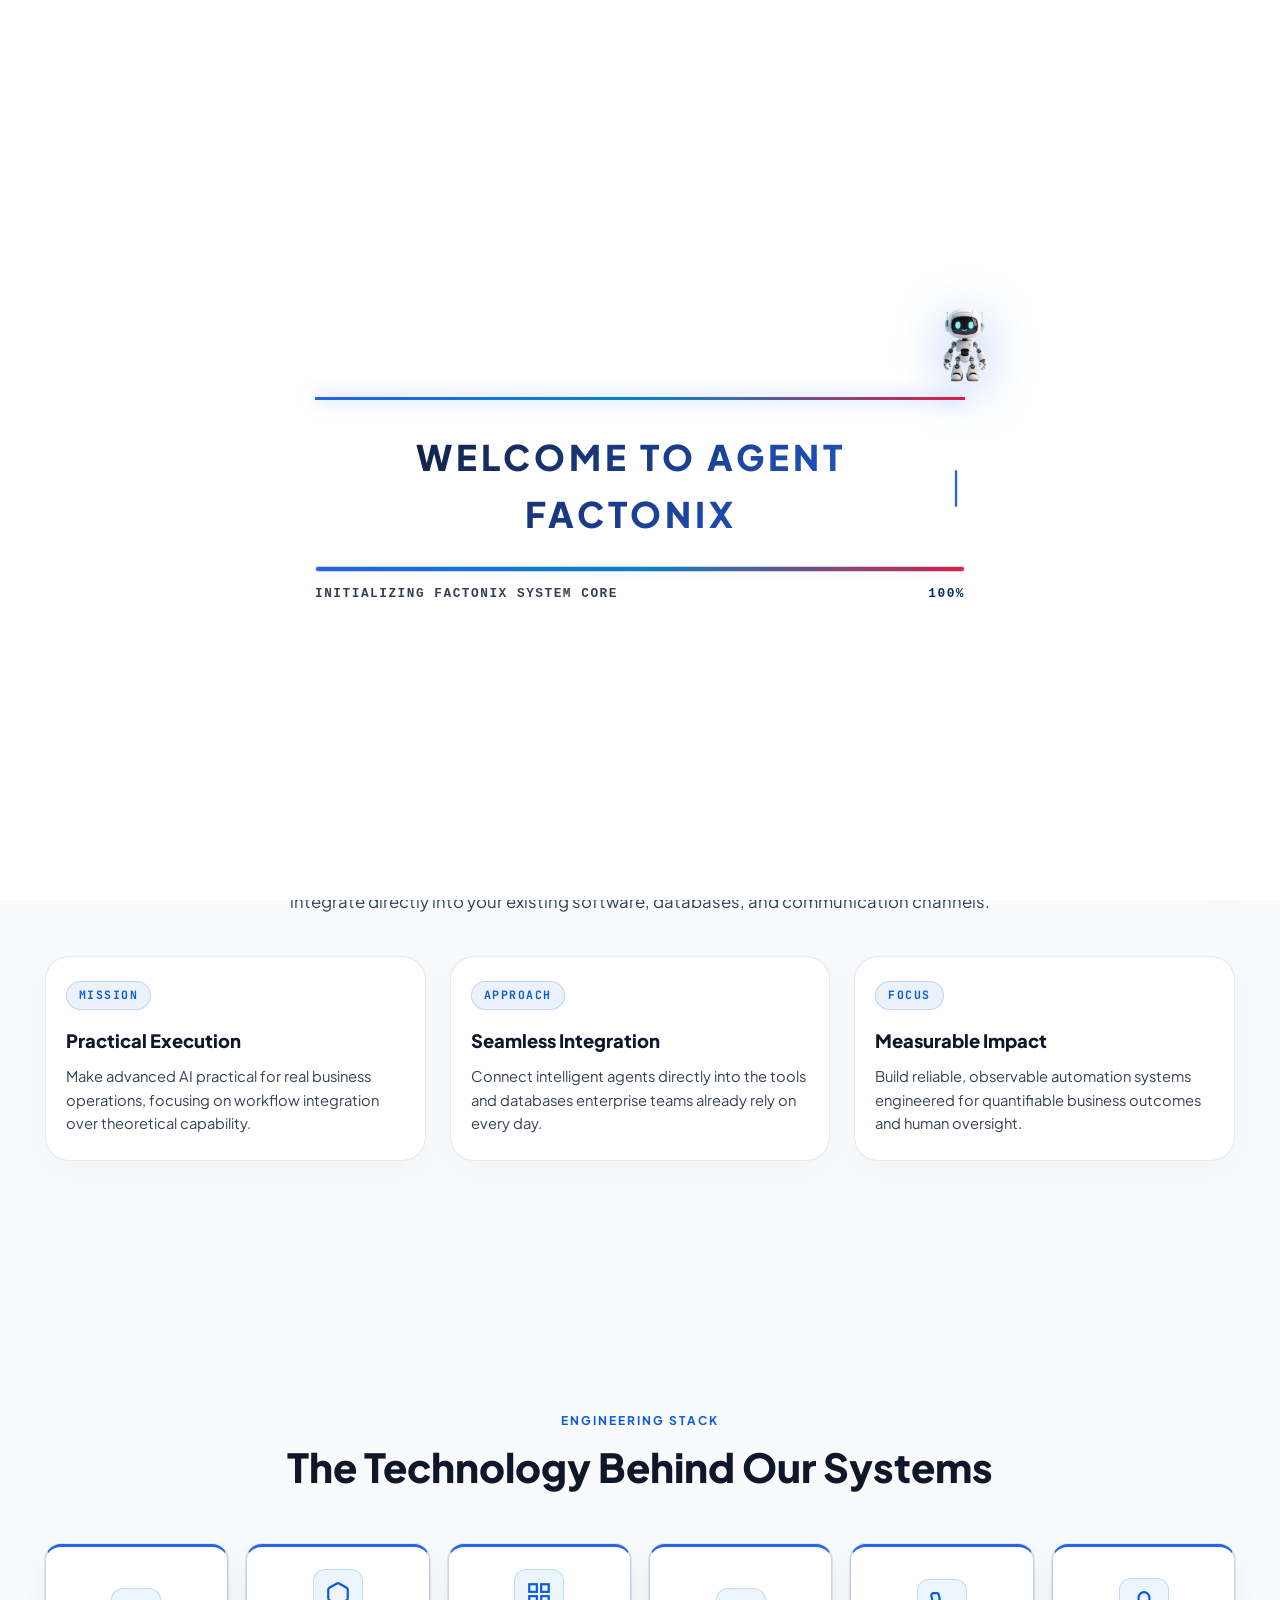
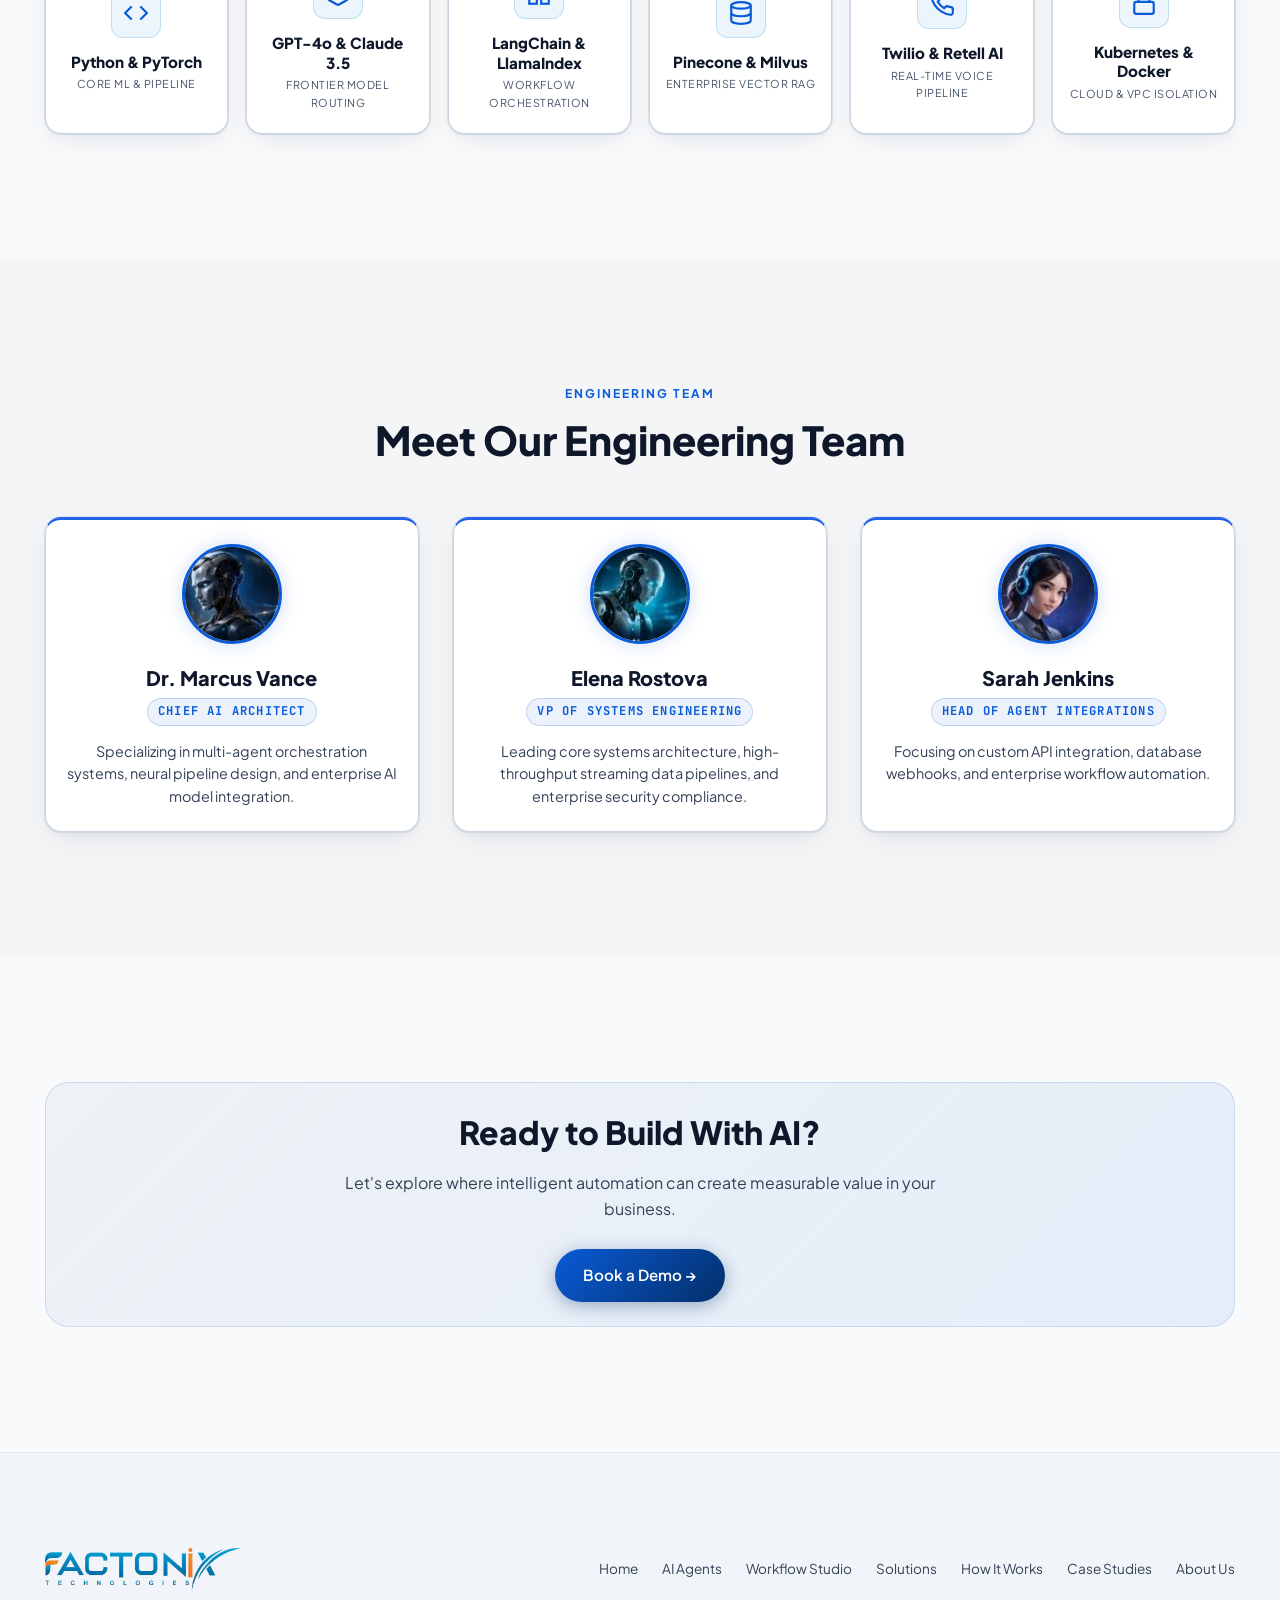
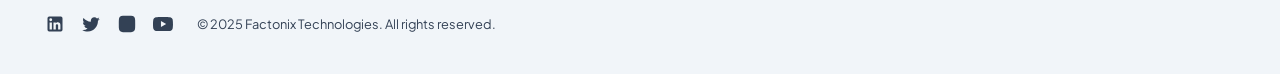
==== commit 028923df: "chng bg" ====
--- a/about-us.html
+++ b/about-us.html
@@ -36,8 +36,7 @@
         </div>
     </div>
 
-    <!-- Fullscreen Connected Points Background Canvas -->
-    <canvas id="constellationCanvas"></canvas>
+
 
     <!-- Top HUD Live Status Bar -->
     <div class="hud-status-bar">
@@ -310,7 +309,7 @@
             <div class="reticle-target-text" id="reticleTargetText">TARGET LOCKED</div>
         </div>
     </div>
-    <canvas id="cursorSparkCanvas" class="cursor-spark-canvas"></canvas>
+
 
     <!-- Fixed Floating Quick Settings Control Dock -->
     <div class="floating-control-dock" id="floatingControlDock">
--- a/styles.css
+++ b/styles.css
@@ -812,13 +812,7 @@
 }
 
 #constellationCanvas {
-    position: fixed;
-    top: 0;
-    left: 0;
-    width: 100vw;
-    height: 100vh;
-    z-index: -1;
-    pointer-events: none;
+    display: none !important;
 }
 
 .glow-orb {
@@ -1037,11 +1031,11 @@
     0% {
         opacity: 0;
         transform: translateY(-130px) rotateX(32deg) rotateY(-24deg) rotateZ(8deg) scale(1.1) translateZ(60px);
-        filter: blur(8px);
+        filter: none;
     }
     100% {
         opacity: 1;
-        filter: blur(0px);
+        filter: none;
     }
 }
 
@@ -1241,11 +1235,11 @@
     0% {
         opacity: 0;
         transform: translateY(-60px) scale(1.08) translateZ(50px) rotateX(-8deg);
-        filter: blur(6px);
+        filter: none;
     }
     100% {
         opacity: 1;
-        filter: blur(0px);
+        filter: none;
     }
 }
 
@@ -3389,13 +3383,7 @@
 
 /* Spark Trail Canvas */
 .cursor-spark-canvas {
-    position: fixed;
-    top: 0;
-    left: 0;
-    width: 100vw;
-    height: 100vh;
-    pointer-events: none;
-    z-index: 99998;
+    display: none !important;
 }
 
 /* Hide default cursor on desktops for interactive feel */
@@ -10810,25 +10798,26 @@
 .tag-1st { top: -20px; right: -10px; }
 .tag-2nd { bottom: -20px; right: -10px; }
 
-/* Canvas Dim Overlay & Inactive Node Dimming */
+/* Canvas Dim Overlay & Inactive Node Dimming - Disabled blur & dimming for crystal clear playback */
 .canvas-dim-overlay {
     position: absolute;
     inset: 0;
-    background: rgba(241, 245, 249, 0.6);
-    opacity: 0;
+    background: transparent;
+    opacity: 0 !important;
     pointer-events: none;
-    transition: opacity 0.4s ease;
+    display: none !important;
     z-index: 8;
 }
 
 .walkthrough-viewport.wf-canvas-dimmed .canvas-dim-overlay {
-    opacity: 1;
+    opacity: 0 !important;
+    display: none !important;
 }
 
 .walkthrough-viewport.wf-canvas-dimmed .wf-node:not(.active-focus) {
-    opacity: 0.65 !important;
-    filter: grayscale(0.1);
-    transform: scale(0.97);
+    opacity: 1 !important;
+    filter: none !important;
+    transform: none !important;
 }
 
 /* Floating Callout Tooltip (Light Mode Box) */
@@ -11147,11 +11136,13 @@
 }
 
 body.robotics-mode .canvas-dim-overlay {
-    background: rgba(9, 13, 22, 0.45);
+    display: none !important;
+    opacity: 0 !important;
 }
 
 body.robotics-mode .walkthrough-viewport.wf-canvas-dimmed .wf-node:not(.active-focus) {
-    opacity: 0.72 !important;
+    opacity: 1 !important;
+    filter: none !important;
 }
 
 body.robotics-mode .wf-callout-tooltip {
@@ -11566,8 +11557,9 @@
 }
 
 .video-overlay {
-    background: radial-gradient(circle at 50% 50%, rgba(15, 23, 42, 0.5) 0%, rgba(15, 23, 42, 0.92) 100%) !important;
-    backdrop-filter: blur(4px) !important;
+    background: radial-gradient(circle at 50% 50%, rgba(15, 23, 42, 0.35) 0%, rgba(15, 23, 42, 0.8) 100%) !important;
+    backdrop-filter: none !important;
+    -webkit-backdrop-filter: none !important;
 }
 
 .pipeline-step-node {
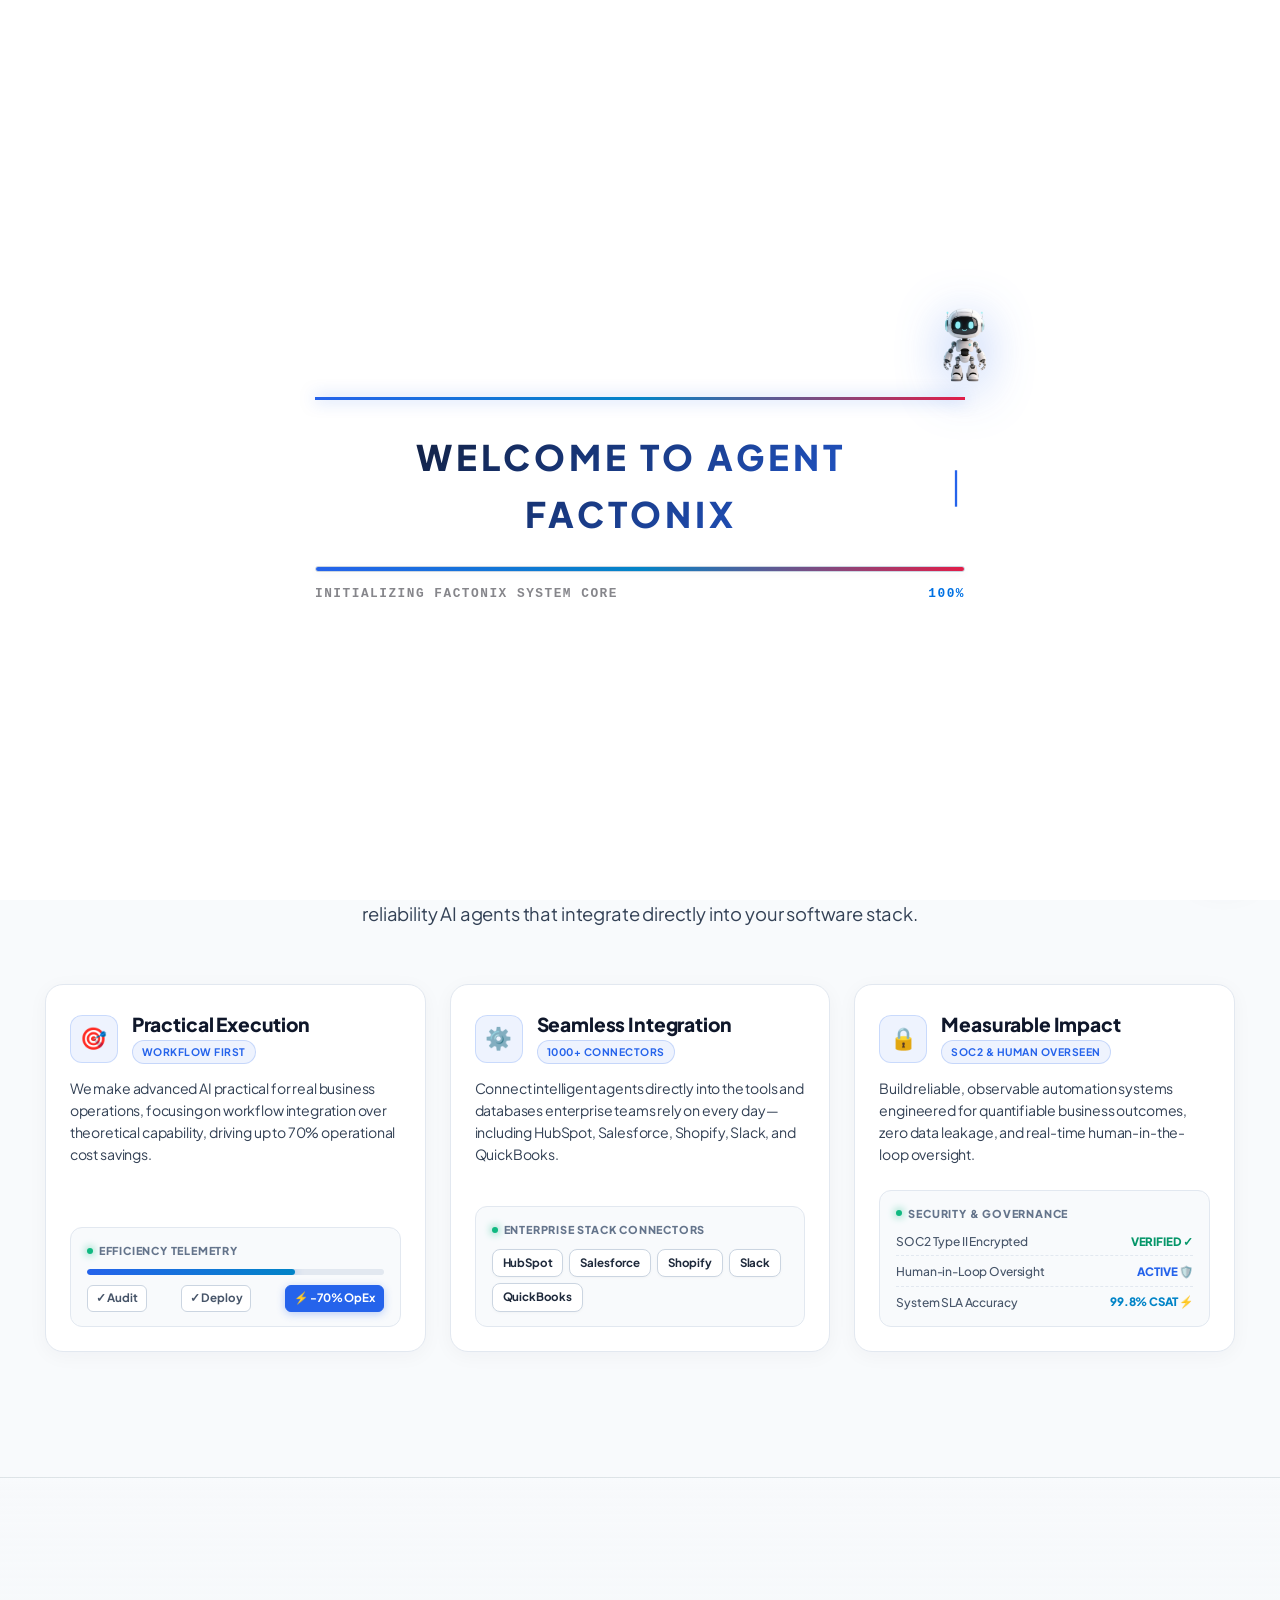
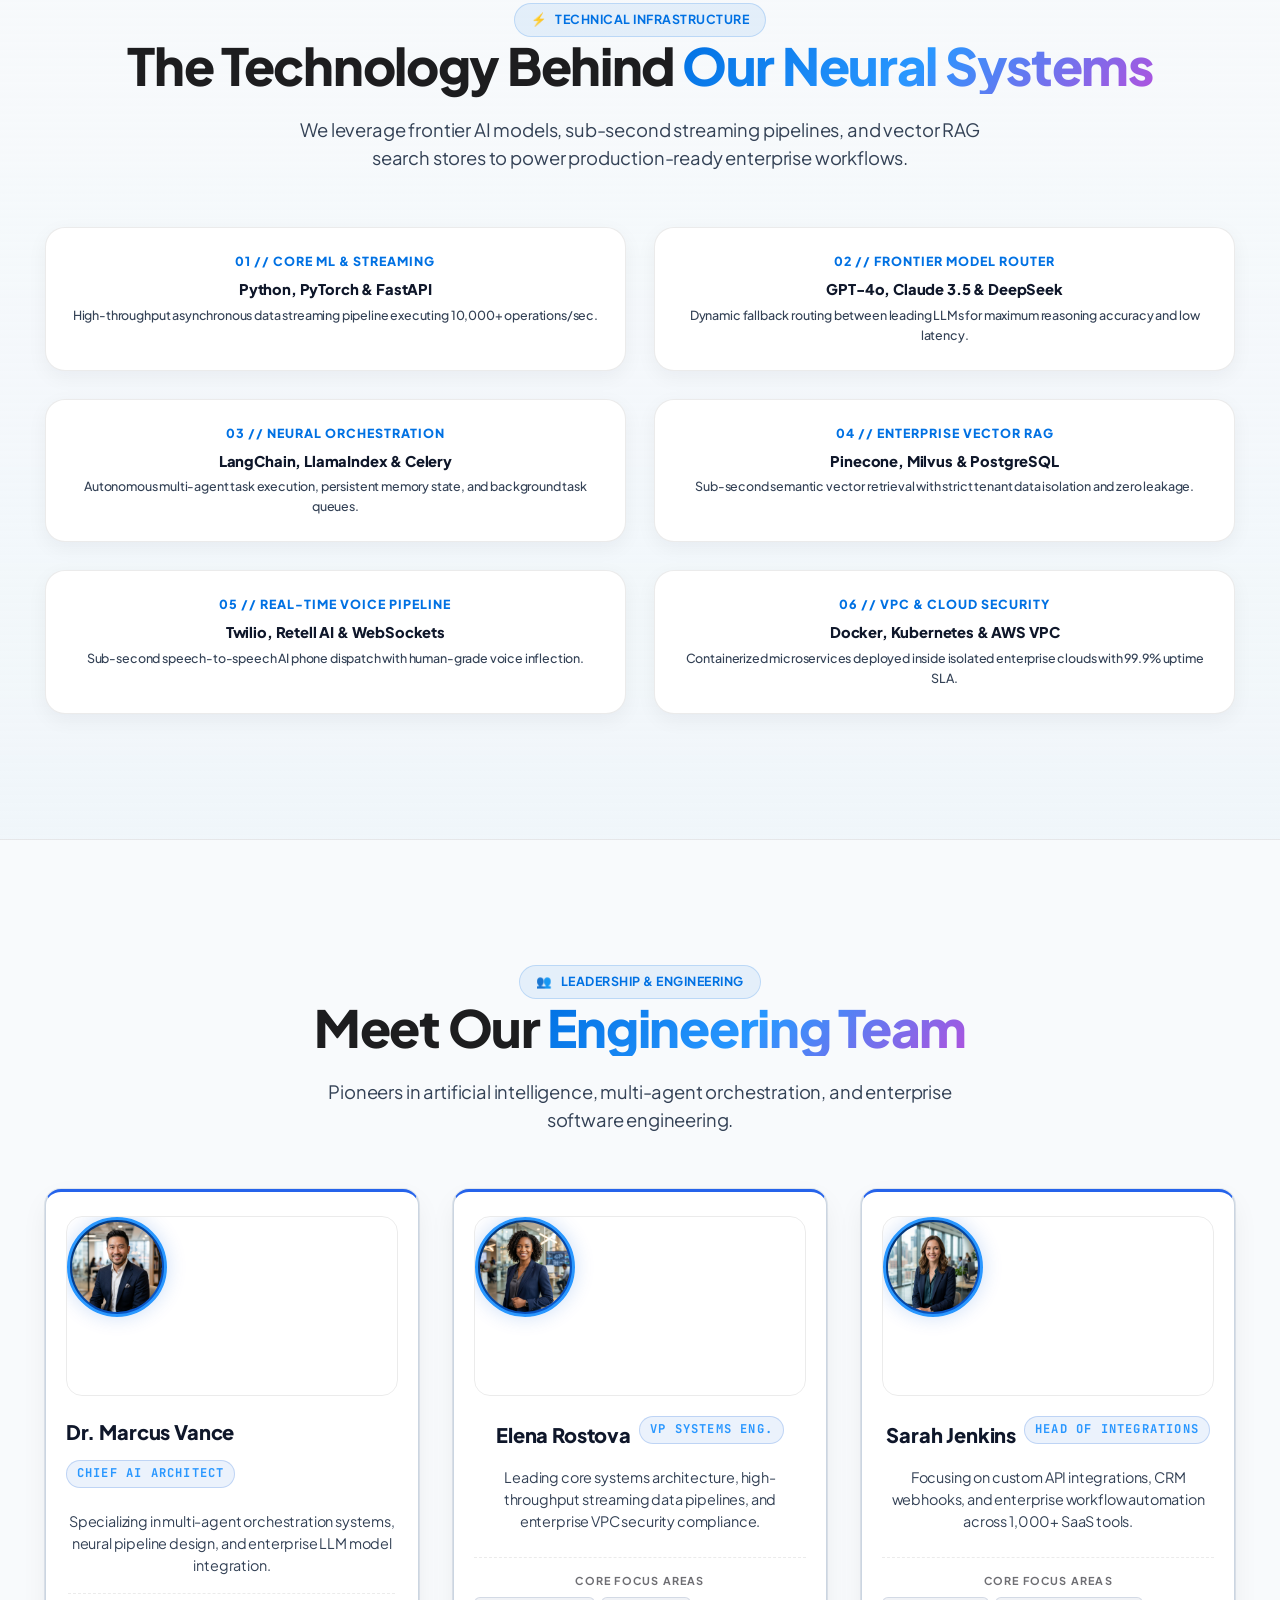
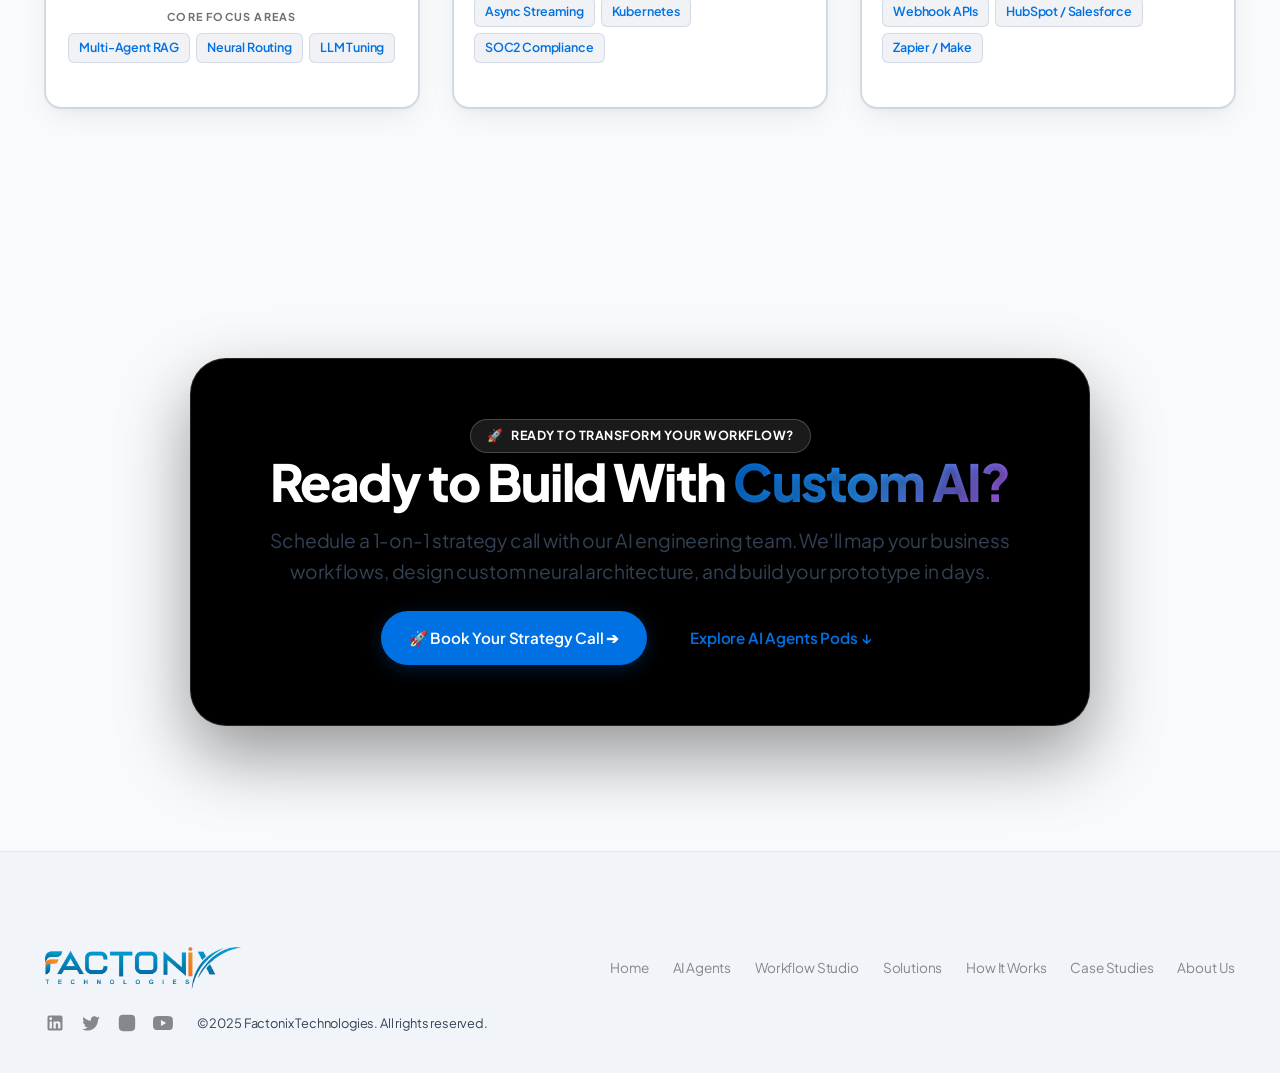
==== commit 7db0f075: "changes" ====
--- a/about-us.html
+++ b/about-us.html
@@ -36,23 +36,6 @@
         </div>
     </div>
 
-
-
-    <!-- Top HUD Live Status Bar -->
-    <div class="hud-status-bar">
-        <div class="container hud-status-container">
-            <div class="hud-ticker-text">
-                <span class="hud-status-item"><span class="status-dot"></span> SYSTEM: OPTIMAL</span>
-                <span class="hud-status-item">| NEURAL CORE v4.8 ACTIVE</span>
-                <span class="hud-status-item">| AGENTS DEPLOYED: 1,420</span>
-                <span class="hud-status-item">| LATENCY: 12ms</span>
-            </div>
-            <div class="hud-status-right">
-                <span>[ ROBOTICS MODE ENABLED ]</span>
-            </div>
-        </div>
-    </div>
-
     <!-- Header Navigation -->
     <header class="navbar">
         <div class="container nav-container">
@@ -79,191 +62,346 @@
         </div>
     </header>
 
-    <!-- Subpage Hero Header Banner -->
+    <!-- Apple-Style Subpage Hero Header Banner -->
     <section class="subpage-hero">
         <div class="container subpage-hero-grid">
             <div class="subpage-hero-content">
-                <div class="breadcrumb-nav">
-                    <a href="index.html">Home</a> <span>/</span> <span>ABOUT FACTONIX</span>
+                <div class="cap-badge margin-bottom-16">
+                    <span class="sparkle-icon">✦</span>
+                    <span>ABOUT FACTONIX TECHNOLOGIES</span>
                 </div>
                 <h1 class="subpage-hero-title">
-                    Building Practical <span class="text-glow">Autonomous AI</span> Systems
+                    Engineering Practical <span class="text-glow">Autonomous AI</span> Systems
                 </h1>
                 <p class="subpage-hero-desc">
-                    Factonix engineers enterprise-grade neural AI agents and custom automation workflows. We connect intelligent systems directly into existing operational infrastructure to streamline complex business workflows and deliver measurable productivity.
+                    Factonix engineers enterprise-grade neural AI agents and custom automation workflows. We connect intelligent systems directly into existing operational infrastructure to streamline complex business workflows with zero-friction integration.
                 </p>
                 <div class="hero-btns">
-                    <a href="#tech-stack" class="btn btn-primary btn-glow">Explore Our Technology →</a>
-                    <a href="#team" class="btn btn-secondary">Meet Our Team ↓</a>
+                    <a href="#tech-stack" class="btn btn-primary btn-glow">🚀 Explore Architecture →</a>
+                    <a href="#team" class="btn btn-secondary">👥 Meet Engineering Team ↓</a>
                 </div>
             </div>
 
             <div class="subpage-hero-visual">
-                <div class="subpage-robot-card card-3d">
-                    <img src="assets/images/cta-banner-full.png" alt="Factonix AI Architecture Visual" class="subpage-robot-img">
-                    <div class="subpage-hud-badge">
-                        <div class="hud-pulse-dot"></div>
-                        <span>FACTONIX AI SYSTEM ARCHITECTURE</span>
+                <div class="sim-vertical-side-panel about-hero-side-panel card-3d">
+                    <div class="side-panel-header">
+                        <span class="status-pulse-dot"></span>
+                        <strong>ENTERPRISE AI ARCHITECTURE TELEMETRY</strong>
+                    </div>
+
+                    <!-- Metrics Mini Grid -->
+                    <div class="side-panel-metrics">
+                        <div class="side-metric-box">
+                            <div class="metric-val text-glow">1,420+</div>
+                            <div class="metric-lbl">Agents Deployed</div>
+                        </div>
+                        <div class="side-metric-box">
+                            <div class="metric-val text-glow">99.8%</div>
+                            <div class="metric-lbl">Accuracy SLA</div>
+                        </div>
+                        <div class="side-metric-box">
+                            <div class="metric-val text-glow">0.4s</div>
+                            <div class="metric-lbl">Latency Speed</div>
+                        </div>
+                        <div class="side-metric-box">
+                            <div class="metric-val text-glow">2.4M+</div>
+                            <div class="metric-lbl">Executions / Day</div>
+                        </div>
+                    </div>
+
+                    <!-- Action Trace List -->
+                    <div class="side-panel-logs">
+                        <div class="log-title">⚡ ACTIVE INFRASTRUCTURE CONNECTOR PIPELINE</div>
+                        <div class="log-stream-list">
+                            <div class="side-log-item">
+                                <span class="log-badge green">CONNECTED</span>
+                                <span class="log-txt">PostgreSQL RAG Vector Database</span>
+                            </div>
+                            <div class="side-log-item">
+                                <span class="log-badge blue">ROUTED</span>
+                                <span class="log-txt">GPT-4o & Claude 3.5 Sonnet Ensemble</span>
+                            </div>
+                            <div class="side-log-item">
+                                <span class="log-badge purple">SECURED</span>
+                                <span class="log-txt">SOC2 Type II & VPC Data Sandbox</span>
+                            </div>
+                        </div>
                     </div>
                 </div>
             </div>
         </div>
     </section>
 
-    <!-- Real About / Company Overview Section -->
+    <!-- Company Mission & Principles Section -->
     <section class="section" id="company">
-        <div class="container">
-            <div class="section-header text-center" style="text-align: center; margin-bottom: 24px;">
-                <div class="section-label">COMPANY OVERVIEW</div>
-                <h2 class="section-title">Built to Make AI Operational</h2>
-            </div>
-
-            <p class="about-company-desc">
-                Factonix was established to bridge the gap between cutting-edge artificial intelligence research and enterprise operational execution. We specialize in engineering high-reliability AI agents that integrate directly into your existing software, databases, and communication channels.
-            </p>
-
-            <div class="about-principles-grid">
-                <!-- Principle 1 -->
-                <div class="principle-card card-3d">
-                    <span class="principle-badge">MISSION</span>
-                    <h3 class="principle-title">Practical Execution</h3>
-                    <p class="principle-desc">
-                        Make advanced AI practical for real business operations, focusing on workflow integration over theoretical capability.
-                    </p>
-                </div>
-
-                <!-- Principle 2 -->
-                <div class="principle-card card-3d">
-                    <span class="principle-badge">APPROACH</span>
-                    <h3 class="principle-title">Seamless Integration</h3>
-                    <p class="principle-desc">
-                        Connect intelligent agents directly into the tools and databases enterprise teams already rely on every day.
-                    </p>
-                </div>
-
-                <!-- Principle 3 -->
-                <div class="principle-card card-3d">
-                    <span class="principle-badge">FOCUS</span>
-                    <h3 class="principle-title">Measurable Impact</h3>
-                    <p class="principle-desc">
-                        Build reliable, observable automation systems engineered for quantifiable business outcomes and human oversight.
-                    </p>
+        <div class="container container-fluid">
+            <div class="text-center margin-bottom-32">
+                <div class="cap-badge">
+                    <span class="sparkle-icon">⚖️</span>
+                    <span>THE FACTONIX MISSION</span>
+                </div>
+                <h2 class="section-title text-center">Built to Make AI <span class="text-glow">Operational & Scalable</span></h2>
+                <p class="section-subtitle text-center" style="max-width: 680px; margin: 0 auto;">
+                    Factonix was established to bridge the gap between cutting-edge artificial intelligence research and enterprise operational execution. We build high-reliability AI agents that integrate directly into your software stack.
+                </p>
+            </div>
+
+            <div class="mission-bento-grid">
+                <!-- Card 1: Practical Execution -->
+                <div class="mission-bento-card">
+                    <div class="mission-card-top">
+                        <div class="mission-card-header">
+                            <div class="mission-icon-box">🎯</div>
+                            <div class="mission-title-group">
+                                <h3 class="mission-card-title">Practical Execution</h3>
+                                <span class="mission-tag-pill">WORKFLOW FIRST</span>
+                            </div>
+                        </div>
+                        <p class="mission-card-desc">
+                            We make advanced AI practical for real business operations, focusing on workflow integration over theoretical capability, driving up to 70% operational cost savings.
+                        </p>
+                    </div>
+
+                    <div class="mission-widget mission-widget-exec">
+                        <div class="widget-header-mini">
+                            <span class="pulse-dot-green"></span>
+                            <span>EFFICIENCY TELEMETRY</span>
+                        </div>
+                        <div class="widget-progress-track">
+                            <div class="widget-progress-fill" style="width: 70%;"></div>
+                        </div>
+                        <div class="widget-chips-row">
+                            <span class="w-chip">✓ Audit</span>
+                            <span class="w-chip">✓ Deploy</span>
+                            <span class="w-chip active-glow">⚡ -70% OpEx</span>
+                        </div>
+                    </div>
+                </div>
+
+                <!-- Card 2: Seamless Integration -->
+                <div class="mission-bento-card">
+                    <div class="mission-card-top">
+                        <div class="mission-card-header">
+                            <div class="mission-icon-box">⚙️</div>
+                            <div class="mission-title-group">
+                                <h3 class="mission-card-title">Seamless Integration</h3>
+                                <span class="mission-tag-pill">1000+ CONNECTORS</span>
+                            </div>
+                        </div>
+                        <p class="mission-card-desc">
+                            Connect intelligent agents directly into the tools and databases enterprise teams rely on every day—including HubSpot, Salesforce, Shopify, Slack, and QuickBooks.
+                        </p>
+                    </div>
+
+                    <div class="mission-widget mission-widget-integrations">
+                        <div class="widget-header-mini">
+                            <span class="pulse-dot-green"></span>
+                            <span>ENTERPRISE STACK CONNECTORS</span>
+                        </div>
+                        <div class="widget-app-grid">
+                            <span class="app-chip">HubSpot</span>
+                            <span class="app-chip">Salesforce</span>
+                            <span class="app-chip">Shopify</span>
+                            <span class="app-chip">Slack</span>
+                            <span class="app-chip">QuickBooks</span>
+                        </div>
+                    </div>
+                </div>
+
+                <!-- Card 3: Measurable Impact -->
+                <div class="mission-bento-card">
+                    <div class="mission-card-top">
+                        <div class="mission-card-header">
+                            <div class="mission-icon-box">🔒</div>
+                            <div class="mission-title-group">
+                                <h3 class="mission-card-title">Measurable Impact</h3>
+                                <span class="mission-tag-pill">SOC2 & HUMAN OVERSEEN</span>
+                            </div>
+                        </div>
+                        <p class="mission-card-desc">
+                            Build reliable, observable automation systems engineered for quantifiable business outcomes, zero data leakage, and real-time human-in-the-loop oversight.
+                        </p>
+                    </div>
+
+                    <div class="mission-widget mission-widget-impact">
+                        <div class="widget-header-mini">
+                            <span class="pulse-dot-green"></span>
+                            <span>SECURITY & GOVERNANCE</span>
+                        </div>
+                        <div class="widget-metrics-list">
+                            <div class="impact-metric-row">
+                                <span class="lbl">SOC2 Type II Encrypted</span>
+                                <span class="val green">VERIFIED ✓</span>
+                            </div>
+                            <div class="impact-metric-row">
+                                <span class="lbl">Human-in-Loop Oversight</span>
+                                <span class="val blue">ACTIVE 🛡️</span>
+                            </div>
+                            <div class="impact-metric-row">
+                                <span class="lbl">System SLA Accuracy</span>
+                                <span class="val cyan">99.8% CSAT ⚡</span>
+                            </div>
+                        </div>
+                    </div>
                 </div>
             </div>
         </div>
     </section>
 
-    <!-- Technology Section -->
-    <section class="section" id="tech-stack">
-        <div class="container">
-            <div class="section-header text-center" style="text-align: center; margin-bottom: 40px;">
-                <div class="section-label">ENGINEERING STACK</div>
-                <h2 class="section-title">The Technology Behind Our Systems</h2>
-            </div>
-
-            <div class="tech-stack-grid">
+    <!-- Engineering Technology Stack Section -->
+    <section class="section section-compact-pipeline" id="tech-stack">
+        <div class="container container-fluid">
+            <div class="text-center margin-bottom-32">
+                <div class="cap-badge">
+                    <span class="sparkle-icon">⚡</span>
+                    <span>TECHNICAL INFRASTRUCTURE</span>
+                </div>
+                <h2 class="section-title text-center">The Technology Behind <span class="text-glow">Our Neural Systems</span></h2>
+                <p class="section-subtitle text-center" style="max-width: 680px; margin: 0 auto;">
+                    We leverage frontier AI models, sub-second streaming pipelines, and vector RAG search stores to power production-ready enterprise workflows.
+                </p>
+            </div>
+
+            <div class="tech-pillars-grid">
                 <!-- Tech 1 -->
-                <div class="tech-stack-card card-3d">
-                    <div class="tech-icon-wrapper">
-                        <svg width="28" height="28" viewBox="0 0 24 24" fill="none" stroke="currentColor" stroke-width="2"><polyline points="16 18 22 12 16 6"/><polyline points="8 6 2 12 8 18"/></svg>
-                    </div>
-                    <div class="tech-title">Python & PyTorch</div>
-                    <div class="tech-category">CORE ML & PIPELINE</div>
+                <div class="arch-step-node card-3d">
+                    <div class="arch-step-badge">01 // CORE ML & STREAMING</div>
+                    <h4 class="arch-step-name">Python, PyTorch & FastAPI</h4>
+                    <p class="arch-step-sub">High-throughput asynchronous data streaming pipeline executing 10,000+ operations/sec.</p>
                 </div>
 
                 <!-- Tech 2 -->
-                <div class="tech-stack-card card-3d">
-                    <div class="tech-icon-wrapper">
-                        <svg width="28" height="28" viewBox="0 0 24 24" fill="none" stroke="currentColor" stroke-width="2"><path d="M21 16V8a2 2 0 0 0-1-1.73l-7-4a2 2 0 0 0-2 0l-7 4A2 2 0 0 0 3 8v8a2 2 0 0 0 1 1.73l7 4a2 2 0 0 0 2 0l7-4A2 2 0 0 0 21 16z"/></svg>
-                    </div>
-                    <div class="tech-title">GPT-4o & Claude 3.5</div>
-                    <div class="tech-category">FRONTIER MODEL ROUTING</div>
+                <div class="arch-step-node card-3d">
+                    <div class="arch-step-badge">02 // FRONTIER MODEL ROUTER</div>
+                    <h4 class="arch-step-name">GPT-4o, Claude 3.5 & DeepSeek</h4>
+                    <p class="arch-step-sub">Dynamic fallback routing between leading LLMs for maximum reasoning accuracy and low latency.</p>
                 </div>
 
                 <!-- Tech 3 -->
-                <div class="tech-stack-card card-3d">
-                    <div class="tech-icon-wrapper">
-                        <svg width="28" height="28" viewBox="0 0 24 24" fill="none" stroke="currentColor" stroke-width="2"><rect x="3" y="3" width="7" height="7"/><rect x="14" y="3" width="7" height="7"/><rect x="14" y="14" width="7" height="7"/><rect x="3" y="14" width="7" height="7"/></svg>
-                    </div>
-                    <div class="tech-title">LangChain & LlamaIndex</div>
-                    <div class="tech-category">WORKFLOW ORCHESTRATION</div>
+                <div class="arch-step-node card-3d">
+                    <div class="arch-step-badge">03 // NEURAL ORCHESTRATION</div>
+                    <h4 class="arch-step-name">LangChain, LlamaIndex & Celery</h4>
+                    <p class="arch-step-sub">Autonomous multi-agent task execution, persistent memory state, and background task queues.</p>
                 </div>
 
                 <!-- Tech 4 -->
-                <div class="tech-stack-card card-3d">
-                    <div class="tech-icon-wrapper">
-                        <svg width="28" height="28" viewBox="0 0 24 24" fill="none" stroke="currentColor" stroke-width="2"><ellipse cx="12" cy="5" rx="9" ry="3"/><path d="M21 12c0 1.66-4 3-9 3s-9-1.34-9-3"/><path d="M3 5v14c0 1.66 4 3 9 3s9-1.34 9-3V5"/></svg>
-                    </div>
-                    <div class="tech-title">Pinecone & Milvus</div>
-                    <div class="tech-category">ENTERPRISE VECTOR RAG</div>
+                <div class="arch-step-node card-3d">
+                    <div class="arch-step-badge">04 // ENTERPRISE VECTOR RAG</div>
+                    <h4 class="arch-step-name">Pinecone, Milvus & PostgreSQL</h4>
+                    <p class="arch-step-sub">Sub-second semantic vector retrieval with strict tenant data isolation and zero leakage.</p>
                 </div>
 
                 <!-- Tech 5 -->
-                <div class="tech-stack-card card-3d">
-                    <div class="tech-icon-wrapper">
-                        <svg width="28" height="28" viewBox="0 0 24 24" fill="none" stroke="currentColor" stroke-width="2"><path d="M22 16.92v3a2 2 0 0 1-2.18 2 19.79 19.79 0 0 1-8.63-3.07 19.5 19.5 0 0 1-6-6 19.79 19.79 0 0 1-3.07-8.67A2 2 0 0 1 4.11 2h3a2 2 0 0 1 2 1.72 12.84 12.84 0 0 0 .7 2.81 2 2 0 0 1-.45 2.11L8.09 9.91a16 16 0 0 0 6 6l1.27-1.27a2 2 0 0 1 2.11-.45 12.84 12.84 0 0 0 2.81.7A2 2 0 0 1 22 16.92z"/></svg>
-                    </div>
-                    <div class="tech-title">Twilio & Retell AI</div>
-                    <div class="tech-category">REAL-TIME VOICE PIPELINE</div>
+                <div class="arch-step-node card-3d">
+                    <div class="arch-step-badge">05 // REAL-TIME VOICE PIPELINE</div>
+                    <h4 class="arch-step-name">Twilio, Retell AI & WebSockets</h4>
+                    <p class="arch-step-sub">Sub-second speech-to-speech AI phone dispatch with human-grade voice inflection.</p>
                 </div>
 
                 <!-- Tech 6 -->
-                <div class="tech-stack-card card-3d">
-                    <div class="tech-icon-wrapper">
-                        <svg width="28" height="28" viewBox="0 0 24 24" fill="none" stroke="currentColor" stroke-width="2"><rect x="3" y="11" width="18" height="11" rx="2" ry="2"/><path d="M7 11V7a5 5 0 0 1 10 0v4"/></svg>
-                    </div>
-                    <div class="tech-title">Kubernetes & Docker</div>
-                    <div class="tech-category">CLOUD & VPC ISOLATION</div>
+                <div class="arch-step-node card-3d">
+                    <div class="arch-step-badge">06 // VPC & CLOUD SECURITY</div>
+                    <h4 class="arch-step-name">Docker, Kubernetes & AWS VPC</h4>
+                    <p class="arch-step-sub">Containerized microservices deployed inside isolated enterprise clouds with 99.9% uptime SLA.</p>
                 </div>
             </div>
         </div>
     </section>
 
     <!-- Leadership & Engineering Team Section -->
-    <section class="section" id="team" style="background: rgba(15, 23, 42, 0.02);">
-        <div class="container">
-            <div class="section-header text-center" style="text-align: center; margin-bottom: 40px;">
-                <div class="section-label">ENGINEERING TEAM</div>
-                <h2 class="section-title">Meet Our Engineering Team</h2>
+    <section class="section" id="team">
+        <div class="container container-fluid">
+            <div class="text-center margin-bottom-32">
+                <div class="cap-badge">
+                    <span class="sparkle-icon">👥</span>
+                    <span>LEADERSHIP & ENGINEERING</span>
+                </div>
+                <h2 class="section-title text-center">Meet Our <span class="text-glow">Engineering Team</span></h2>
+                <p class="section-subtitle text-center" style="max-width: 680px; margin: 0 auto;">
+                    Pioneers in artificial intelligence, multi-agent orchestration, and enterprise software engineering.
+                </p>
             </div>
 
             <div class="agents-full-grid">
                 <!-- Team Member 1 -->
-                <div class="agent-pod-card card-3d">
-                    <img src="assets/images/avatar-sales.jpg" alt="Chief AI Architect" class="agent-avatar-img">
-                    <h3 class="agent-pod-title">Dr. Marcus Vance</h3>
-                    <div class="agent-role-badge">CHIEF AI ARCHITECT</div>
-                    <p class="agent-pod-desc">Specializing in multi-agent orchestration systems, neural pipeline design, and enterprise AI model integration.</p>
+                <div class="agent-pod-card card-3d glow-blue-card">
+                    <div class="agent-img-box">
+                        <img src="assets/images/exec_marcus_vance.jpg" alt="Dr. Marcus Vance - Chief AI Architect" class="agent-avatar-img">
+                    </div>
+                    <div class="agent-title-row">
+                        <h3 class="agent-pod-title">Dr. Marcus Vance</h3>
+                        <span class="agent-role-badge">CHIEF AI ARCHITECT</span>
+                    </div>
+                    <p class="agent-pod-desc">Specializing in multi-agent orchestration systems, neural pipeline design, and enterprise LLM model integration.</p>
+                    <div class="agent-integrations-section">
+                        <span class="agent-chips-label">CORE FOCUS AREAS</span>
+                        <div class="agent-chips-wrapper">
+                            <span class="integration-chip">Multi-Agent RAG</span>
+                            <span class="integration-chip">Neural Routing</span>
+                            <span class="integration-chip">LLM Tuning</span>
+                        </div>
+                    </div>
                 </div>
 
                 <!-- Team Member 2 -->
-                <div class="agent-pod-card card-3d">
-                    <img src="assets/images/avatar-ops.jpg" alt="VP of Systems Engineering" class="agent-avatar-img">
-                    <h3 class="agent-pod-title">Elena Rostova</h3>
-                    <div class="agent-role-badge">VP OF SYSTEMS ENGINEERING</div>
-                    <p class="agent-pod-desc">Leading core systems architecture, high-throughput streaming data pipelines, and enterprise security compliance.</p>
+                <div class="agent-pod-card card-3d glow-cyan-card">
+                    <div class="agent-img-box">
+                        <img src="assets/images/exec_elena_rostova.jpg" alt="Elena Rostova - VP of Systems Engineering" class="agent-avatar-img">
+                    </div>
+                    <div class="agent-title-row">
+                        <h3 class="agent-pod-title">Elena Rostova</h3>
+                        <span class="agent-role-badge">VP SYSTEMS ENG.</span>
+                    </div>
+                    <p class="agent-pod-desc">Leading core systems architecture, high-throughput streaming data pipelines, and enterprise VPC security compliance.</p>
+                    <div class="agent-integrations-section">
+                        <span class="agent-chips-label">CORE FOCUS AREAS</span>
+                        <div class="agent-chips-wrapper">
+                            <span class="integration-chip">Async Streaming</span>
+                            <span class="integration-chip">Kubernetes</span>
+                            <span class="integration-chip">SOC2 Compliance</span>
+                        </div>
+                    </div>
                 </div>
 
                 <!-- Team Member 3 -->
-                <div class="agent-pod-card card-3d">
-                    <img src="assets/images/avatar-support.jpg" alt="Head of Agent Integrations" class="agent-avatar-img">
-                    <h3 class="agent-pod-title">Sarah Jenkins</h3>
-                    <div class="agent-role-badge">HEAD OF AGENT INTEGRATIONS</div>
-                    <p class="agent-pod-desc">Focusing on custom API integration, database webhooks, and enterprise workflow automation.</p>
+                <div class="agent-pod-card card-3d glow-purple-card">
+                    <div class="agent-img-box">
+                        <img src="assets/images/exec_sarah_jenkins.jpg" alt="Sarah Jenkins - Head of Agent Integrations" class="agent-avatar-img">
+                    </div>
+                    <div class="agent-title-row">
+                        <h3 class="agent-pod-title">Sarah Jenkins</h3>
+                        <span class="agent-role-badge">HEAD OF INTEGRATIONS</span>
+                    </div>
+                    <p class="agent-pod-desc">Focusing on custom API integrations, CRM webhooks, and enterprise workflow automation across 1,000+ SaaS tools.</p>
+                    <div class="agent-integrations-section">
+                        <span class="agent-chips-label">CORE FOCUS AREAS</span>
+                        <div class="agent-chips-wrapper">
+                            <span class="integration-chip">Webhook APIs</span>
+                            <span class="integration-chip">HubSpot / Salesforce</span>
+                            <span class="integration-chip">Zapier / Make</span>
+                        </div>
+                    </div>
                 </div>
             </div>
         </div>
     </section>
 
-    <!-- Final CTA Section -->
-    <section class="section" id="about-cta">
-        <div class="container">
-            <div class="about-cta-box card-3d">
-                <h2 class="about-cta-title">Ready to Build With AI?</h2>
-                <p class="about-cta-desc">
-                    Let's explore where intelligent automation can create measurable value in your business.
+    <!-- Apple Glass Final CTA Section -->
+    <section class="section cta-section" id="about-cta">
+        <div class="container container-fluid text-center">
+            <div class="cta-banner card-3d" style="max-width: 900px; margin: 0 auto;">
+                <div class="cap-badge margin-bottom-16" style="background: rgba(255, 255, 255, 0.1); border-color: rgba(255, 255, 255, 0.2); color: #ffffff;">
+                    <span class="sparkle-icon">🚀</span>
+                    <span>READY TO TRANSFORM YOUR WORKFLOW?</span>
+                </div>
+                <h2 class="cta-heading margin-bottom-16">Ready to Build With <span class="text-glow">Custom AI?</span></h2>
+                <p class="cta-sub margin-bottom-32">
+                    Schedule a 1-on-1 strategy call with our AI engineering team. We'll map your business workflows, design custom neural architecture, and build your prototype in days.
                 </p>
-                <a href="contact.html" class="btn btn-primary btn-glow">Book a Demo →</a>
+                <div class="cta-btn-wrapper" style="display: flex; gap: 14px; justify-content: center; flex-wrap: wrap;">
+                    <a href="contact.html" class="btn btn-primary btn-glow">🚀 Book Your Strategy Call ➔</a>
+                    <a href="ai-agents.html" class="btn btn-secondary">Explore AI Agents Pods ↓</a>
+                </div>
             </div>
         </div>
     </section>
@@ -282,7 +420,7 @@
                 <a href="solutions.html">Solutions</a>
                 <a href="how-it-works.html">How It Works</a>
                 <a href="case-studies.html">Case Studies</a>
-                <a href="about-us.html">About Us</a>
+                <a href="about-us.html" class="active">About Us</a>
             </div>
 
             <div class="footer-right">
@@ -296,20 +434,6 @@
             </div>
         </div>
     </footer>
-
-    <!-- Holographic Crosshair Cursor Elements -->
-    <div class="sci-cursor-container" id="sciCursorContainer">
-        <div class="sci-cursor-dot" id="sciCursorDot"></div>
-        <div class="sci-cursor-reticle" id="sciCursorReticle">
-            <div class="reticle-ring"></div>
-            <div class="reticle-bracket bracket-tl"></div>
-            <div class="reticle-bracket bracket-tr"></div>
-            <div class="reticle-bracket bracket-bl"></div>
-            <div class="reticle-bracket bracket-br"></div>
-            <div class="reticle-target-text" id="reticleTargetText">TARGET LOCKED</div>
-        </div>
-    </div>
-
 
     <!-- Fixed Floating Quick Settings Control Dock -->
     <div class="floating-control-dock" id="floatingControlDock">
--- a/styles.css
+++ b/styles.css
@@ -2,47 +2,48 @@
    AGENTSPACE - Light Default + Robotics Mode Dual Theme
    ========================================== */
 
-@import url('https://fonts.googleapis.com/css2?family=JetBrains+Mono:wght@400;500;700&family=Orbitron:wght@500;600;700;800;900&family=Plus+Jakarta+Sans:wght@300;400;500;600;700;800&family=Rajdhani:wght@500;600;700&family=Space+Grotesk:wght@400;500;600;700&display=swap');
+@import url('https://fonts.googleapis.com/css2?family=Inter:wght@300;400;500;600;700;800;900&family=JetBrains+Mono:wght@400;500;700&family=Plus+Jakarta+Sans:wght@300;400;500;600;700;800&display=swap');
 
 :root {
-    --brand-primary: #032f68;
-    --brand-primary-hover: #021f47;
-    --brand-accent: #ff5a16;
-    --brand-accent-hover: #e74d0c;
-    --brand-action: #0a5bd8;
-    --brand-action-hover: #1555d9;
-    --brand-text: #111b3d;
-    --brand-logo: #123fb7;
-
-    --bg-dark: #f8fafc;
+    /* Apple Signature Brand Palette */
+    --brand-primary: #0071e3;
+    --brand-primary-hover: #0077ed;
+    --brand-accent: #0071e3;
+    --brand-accent-hover: #0077ed;
+    --brand-action: #2997ff;
+    --brand-action-hover: #0071e3;
+    --brand-text: #1d1d1f;
+    --brand-logo: #0071e3;
+
+    --bg-dark: #f5f5f7;
     --bg-surface: #ffffff;
-    --bg-card: rgba(255, 255, 255, 0.95);
+    --bg-card: rgba(255, 255, 255, 0.85);
     --bg-card-hover: #ffffff;
     
-    --primary-blue: var(--brand-primary);
-    --primary-cyan: var(--brand-action);
-    --accent-violet: var(--brand-accent);
-    --accent-green: #16a34a;
-    --accent-glow: rgba(255, 90, 22, 0.18);
+    --primary-blue: #0071e3;
+    --primary-cyan: #2997ff;
+    --accent-violet: #af52de;
+    --accent-green: #34c759;
+    --accent-glow: rgba(0, 113, 227, 0.15);
     
-    --text-main: var(--brand-text);
-    --text-muted: #334155;
-    --text-dim: #475569;
+    --text-main: #1d1d1f;
+    --text-muted: #86868b;
+    --text-dim: #6e6e73;
     
-    --border-color: rgba(3, 47, 104, 0.15);
-    --border-glow: rgba(255, 90, 22, 0.35);
+    --border-color: rgba(0, 0, 0, 0.08);
+    --border-glow: rgba(0, 113, 227, 0.3);
     
-    --font-main: 'Plus Jakarta Sans', -apple-system, BlinkMacSystemFont, sans-serif;
-    --font-hud: 'Orbitron', sans-serif;
+    --font-main: 'Plus Jakarta Sans', -apple-system, BlinkMacSystemFont, 'SF Pro Display', sans-serif;
+    --font-hud: 'Plus Jakarta Sans', -apple-system, BlinkMacSystemFont, sans-serif;
     --font-mono: 'JetBrains Mono', monospace;
-    --font-tech: 'Rajdhani', sans-serif;
+    --font-tech: 'Plus Jakarta Sans', sans-serif;
     
-    --radius-sm: 8px;
-    --radius-md: 16px;
-    --radius-lg: 24px;
-    --radius-full: 9999px;
-
-    --transition: all 0.3s cubic-bezier(0.4, 0, 0.2, 1);
+    --radius-sm: 12px;
+    --radius-md: 20px;
+    --radius-lg: 28px;
+    --radius-full: 980px;
+
+    --transition: all 0.3s cubic-bezier(0.25, 1, 0.5, 1);
 }
 
 /* SVG & Icon Safeguards */
@@ -3381,15 +3382,17 @@
     box-shadow: 0 0 14px rgba(225, 29, 72, 0.6);
 }
 
-/* Spark Trail Canvas */
-.cursor-spark-canvas {
+/* Disable retro sci-fi crosshair cursor and restore natural mouse interaction */
+.sci-cursor-container {
     display: none !important;
 }
 
-/* Hide default cursor on desktops for interactive feel */
 @media (min-width: 1025px) {
     body, a, button, input, textarea, select, .card-3d, .sol-card, .agent-card, .bouncing-agent-img {
-        cursor: crosshair !important;
+        cursor: auto !important;
+    }
+    a, button, [role="button"], .prompt-chip, .sim-tab-btn, .channel-pill {
+        cursor: pointer !important;
     }
 }
 
@@ -4514,55 +4517,65 @@
     display: inline-flex;
     align-items: center;
     gap: 4px;
-    font-size: 0.68rem;
+    font-size: 0.65rem;
     font-weight: 700;
-    color: var(--brand-action);
-    letter-spacing: 0.8px;
+    color: #2563eb;
+    background: rgba(37, 99, 235, 0.08);
+    border: 1px solid rgba(37, 99, 235, 0.2);
+    padding: 3px 8px;
+    border-radius: 20px;
+    letter-spacing: 0.5px;
+    width: fit-content;
 }
 
 .biz-sol-desc {
     font-size: 0.88rem;
     color: var(--text-muted);
     line-height: 1.5;
-    margin-bottom: 16px;
+    margin-bottom: 20px;
     flex-grow: 1;
 }
 
-.biz-wf-pipeline {
+/* Workflow Pipeline & Step Row Container */
+.biz-wf-pipeline,
+.sol-workflow-row {
     position: relative;
     display: flex;
     align-items: center;
-    gap: 4px;
-    background: rgba(248, 250, 252, 0.95);
-    border: 1px solid rgba(226, 232, 240, 0.9);
+    justify-content: space-between;
+    gap: 6px;
+    background: #f8fafc;
+    border: 1px solid #e2e8f0;
     padding: 8px 10px;
-    border-radius: 8px;
+    border-radius: 10px;
     margin-top: auto;
-    overflow-x: auto;
-    scrollbar-width: none;
-    -ms-overflow-style: none;
-}
-
-.biz-wf-pipeline::-webkit-scrollbar {
-    display: none;
-}
-
-.wf-node {
-    font-size: 0.72rem;
+    width: 100%;
+    box-sizing: border-box;
+    overflow: hidden;
+}
+
+.wf-node,
+.sol-wf-step {
+    font-size: 0.7rem;
     font-weight: 700;
-    color: var(--brand-primary);
+    color: #1e293b;
     background: #ffffff;
-    padding: 3px 8px;
+    padding: 4px 8px;
     border-radius: 6px;
-    border: 1px solid rgba(3, 47, 104, 0.12);
-    box-shadow: 0 1px 3px rgba(15, 23, 42, 0.03);
+    border: 1px solid #cbd5e1;
+    box-shadow: 0 1px 3px rgba(15, 23, 42, 0.04);
     white-space: nowrap;
-    flex-shrink: 0;
+    text-align: center;
+    flex: 1 1 0px;
+    min-width: 0;
+    overflow: hidden;
+    text-overflow: ellipsis;
     transition: all 0.25s ease;
 }
 
-.wf-arr {
-    font-size: 0.72rem;
+.wf-arr,
+.sol-wf-arrow {
+    font-size: 0.75rem;
     font-weight: 800;
     color: #94a3b8;
     flex-shrink: 0;
@@ -14361,7 +14374,2702 @@
     border-color: rgba(0, 240, 255, 0.3);
 }
 
-
-
-
-
+/* ==========================================
+   REALISTIC HOME PAGE DUAL-THEME STYLING
+   ========================================== */
+
+/* ------------------------------------------
+   1. DEFAULT LIGHT THEME STYLES
+   ------------------------------------------ */
+.realistic-hero-card {
+    position: relative;
+    width: 100%;
+    max-width: 580px;
+    margin: 0 auto;
+}
+
+.realistic-chat-card {
+    background: #ffffff;
+    border: 1px solid #e2e8f0;
+    border-radius: 20px;
+    box-shadow: 0 20px 45px rgba(15, 23, 42, 0.08), 0 1px 3px rgba(0, 0, 0, 0.05);
+    backdrop-filter: blur(16px);
+    overflow: hidden;
+    transition: all 0.3s ease;
+}
+
+.chat-card-header {
+    display: flex;
+    align-items: center;
+    justify-content: space-between;
+    padding: 16px 20px;
+    background: #f8fafc;
+    border-bottom: 1px solid #e2e8f0;
+}
+
+.agent-avatar-status {
+    display: flex;
+    align-items: center;
+    gap: 12px;
+}
+
+.agent-avatar-img {
+    position: relative;
+    width: 42px;
+    height: 42px;
+    border-radius: 50%;
+    background: linear-gradient(135deg, #032f68, #0a5bd8);
+    padding: 2px;
+}
+
+.agent-avatar-img img {
+    width: 100%;
+    height: 100%;
+    border-radius: 50%;
+    object-fit: cover;
+}
+
+.online-dot {
+    position: absolute;
+    bottom: 0;
+    right: 0;
+    width: 12px;
+    height: 12px;
+    background: #16a34a;
+    border: 2px solid #ffffff;
+    border-radius: 50%;
+    box-shadow: 0 0 6px rgba(22, 163, 74, 0.6);
+}
+
+.agent-avatar-info {
+    display: flex;
+    flex-direction: column;
+}
+
+.agent-name {
+    font-weight: 700;
+    font-size: 0.95rem;
+    color: #0f172a;
+}
+
+.agent-status-text {
+    font-size: 0.76rem;
+    color: #16a34a;
+    font-weight: 600;
+}
+
+.header-channel-badges {
+    display: flex;
+    gap: 6px;
+}
+
+.channel-pill {
+    padding: 4px 10px;
+    font-size: 0.72rem;
+    font-weight: 600;
+    border-radius: 12px;
+    background: #e2e8f0;
+    color: #334155;
+    border: 1px solid transparent;
+    transition: all 0.2s ease;
+}
+
+.channel-pill.active {
+    background: #dbeafe;
+    color: #1d4ed8;
+    border-color: #93c5fd;
+}
+
+/* Chat Card Body */
+.chat-card-body {
+    padding: 20px;
+    min-height: 290px;
+    display: flex;
+    flex-direction: column;
+    gap: 14px;
+    background: #ffffff;
+}
+
+.chat-timestamp {
+    text-align: center;
+    font-size: 0.72rem;
+    color: #64748b;
+    margin-bottom: 4px;
+    font-weight: 500;
+}
+
+.msg-bubble {
+    max-width: 85%;
+    padding: 12px 16px;
+    border-radius: 16px;
+    font-size: 0.88rem;
+    line-height: 1.45;
+    animation: fadeInMsg 0.35s ease forwards;
+}
+
+@keyframes fadeInMsg {
+    from { opacity: 0; transform: translateY(6px); }
+    to { opacity: 1; transform: translateY(0); }
+}
+
+.user-msg {
+    align-self: flex-end;
+    background: linear-gradient(135deg, #032f68, #0a5bd8);
+    color: #ffffff;
+    border-bottom-right-radius: 4px;
+    box-shadow: 0 4px 14px rgba(3, 47, 104, 0.2);
+}
+
+.ai-msg {
+    align-self: flex-start;
+    background: #f1f5f9;
+    color: #0f172a;
+    border: 1px solid #e2e8f0;
+    border-bottom-left-radius: 4px;
+}
+
+.msg-sender {
+    font-size: 0.72rem;
+    font-weight: 700;
+    margin-bottom: 4px;
+    opacity: 0.9;
+}
+
+.user-msg .msg-sender { color: #93c5fd; }
+.ai-msg .msg-sender { color: #0284c7; }
+
+.ai-action-tags {
+    display: flex;
+    flex-wrap: wrap;
+    gap: 6px;
+    margin-top: 10px;
+    padding-top: 8px;
+    border-top: 1px solid #e2e8f0;
+}
+
+.action-tag {
+    font-size: 0.7rem;
+    font-weight: 600;
+    padding: 3px 8px;
+    border-radius: 6px;
+    background: #dcfce7;
+    color: #15803d;
+    border: 1px solid #86efac;
+}
+
+/* Chat Card Prompts */
+.chat-card-prompts {
+    padding: 14px 20px;
+    background: #f8fafc;
+    border-top: 1px solid #e2e8f0;
+    position: relative;
+    z-index: 30;
+}
+
+.prompt-chip-label {
+    display: block;
+    font-size: 0.74rem;
+    color: #475569;
+    margin-bottom: 8px;
+    font-weight: 600;
+}
+
+.prompt-chips-wrapper {
+    display: flex;
+    gap: 8px;
+    flex-wrap: wrap;
+    position: relative;
+    z-index: 35;
+}
+
+.prompt-chip {
+    padding: 6px 14px;
+    border-radius: 20px;
+    background: #ffffff;
+    border: 1px solid #cbd5e1;
+    color: #334155;
+    font-size: 0.78rem;
+    font-weight: 600;
+    transition: all 0.25s cubic-bezier(0.16, 1, 0.3, 1);
+    cursor: pointer !important;
+    pointer-events: auto !important;
+    position: relative;
+    z-index: 40;
+    user-select: none;
+    display: inline-flex;
+    align-items: center;
+    gap: 4px;
+}
+
+.prompt-chip:hover {
+    border-color: #0284c7;
+    color: #032f68;
+    background: #f0f9ff;
+    transform: translateY(-2px);
+    box-shadow: 0 4px 12px rgba(2, 132, 199, 0.15);
+}
+
+.prompt-chip:active {
+    transform: translateY(0);
+}
+
+.prompt-chip.active {
+    background: var(--brand-action);
+    border-color: var(--brand-action);
+    color: #ffffff;
+    box-shadow: 0 4px 14px rgba(10, 91, 216, 0.3);
+}
+
+/* Floating Live Badges */
+.hero-live-badge {
+    position: absolute;
+    display: flex;
+    align-items: center;
+    gap: 10px;
+    padding: 10px 16px;
+    background: #ffffff;
+    border: 1px solid #e2e8f0;
+    border-radius: 12px;
+    backdrop-filter: blur(12px);
+    box-shadow: 0 10px 25px rgba(15, 23, 42, 0.1);
+    z-index: 10;
+}
+
+.badge-left {
+    bottom: 50px;
+    left: -25px;
+}
+
+.prompt-chip.chip-clicked-pulse {
+    animation: chipPulseGlow 0.4s ease forwards;
+}
+
+@keyframes chipPulseGlow {
+    0% { transform: scale(0.95); box-shadow: 0 0 0 0 rgba(10, 91, 216, 0.4); }
+    50% { transform: scale(1.04); box-shadow: 0 0 15px 4px rgba(10, 91, 216, 0.25); }
+    100% { transform: scale(1); box-shadow: 0 4px 14px rgba(10, 91, 216, 0.3); }
+}
+
+.badge-right {
+    top: 20px;
+    right: -20px;
+}
+
+.hero-live-badge .badge-icon {
+    font-size: 1.2rem;
+}
+
+.hero-live-badge .badge-content-text {
+    display: flex;
+    flex-direction: column;
+}
+
+.hero-live-badge strong {
+    font-size: 0.82rem;
+    color: #0f172a;
+}
+
+.hero-live-badge span {
+    font-size: 0.72rem;
+    color: #64748b;
+}
+
+@media (max-width: 768px) {
+    .hero-live-badge { display: none; }
+}
+
+/* Live Activity Ticker Bar */
+.live-activity-bar {
+    background: #f1f5f9;
+    border-top: 1px solid #e2e8f0;
+    border-bottom: 1px solid #e2e8f0;
+    padding: 12px 0;
+    overflow: hidden;
+}
+
+.activity-bar-inner {
+    display: flex;
+    align-items: center;
+    gap: 20px;
+}
+
+.activity-title {
+    display: flex;
+    align-items: center;
+    gap: 8px;
+    white-space: nowrap;
+    font-size: 0.78rem;
+    color: #032f68;
+    letter-spacing: 0.5px;
+    font-weight: 700;
+}
+
+.status-pulse-dot {
+    width: 8px;
+    height: 8px;
+    background: #16a34a;
+    border-radius: 50%;
+    box-shadow: 0 0 10px #16a34a;
+    animation: pulseDot 1.5s infinite;
+}
+
+@keyframes pulseDot {
+    0% { transform: scale(0.95); box-shadow: 0 0 0 0 rgba(22, 163, 74, 0.7); }
+    70% { transform: scale(1); box-shadow: 0 0 0 8px rgba(22, 163, 74, 0); }
+    100% { transform: scale(0.95); box-shadow: 0 0 0 0 rgba(22, 163, 74, 0); }
+}
+
+.activity-ticker-wrapper {
+    overflow: hidden;
+    width: 100%;
+}
+
+.activity-ticker-track {
+    display: flex;
+    gap: 30px;
+    white-space: nowrap;
+    animation: marqueeTicker 28s linear infinite;
+}
+
+.activity-ticker-track:hover {
+    animation-play-state: paused;
+}
+
+@keyframes marqueeTicker {
+    0% { transform: translateX(0%); }
+    100% { transform: translateX(-50%); }
+}
+
+.activity-item {
+    font-size: 0.82rem;
+    color: #334155;
+    background: #ffffff;
+    padding: 4px 14px;
+    border-radius: 20px;
+    border: 1px solid #e2e8f0;
+}
+
+.activity-item strong {
+    color: #0f172a;
+}
+
+/* Realistic Simulator Workspace */
+.realistic-sim-wrapper {
+    background: #ffffff;
+    border: 1px solid #e2e8f0;
+    border-radius: 20px;
+    box-shadow: 0 20px 40px rgba(15, 23, 42, 0.06);
+    overflow: hidden;
+}
+
+.sim-title-label {
+    font-size: 0.82rem;
+    font-weight: 600;
+    color: #475569;
+    margin-left: 8px;
+}
+
+.sim-realistic-content {
+    padding: 30px;
+    min-height: 420px;
+    background: #f8fafc;
+}
+
+.sim-chat-view {
+    max-width: 800px;
+    margin: 0 auto;
+    display: flex;
+    flex-direction: column;
+    gap: 16px;
+}
+
+.sim-channel-header {
+    display: flex;
+    align-items: center;
+    justify-content: space-between;
+    padding: 12px 18px;
+    border-radius: 12px;
+    background: #ffffff;
+    border: 1px solid #e2e8f0;
+}
+
+.sim-channel-title {
+    display: flex;
+    align-items: center;
+    gap: 10px;
+    font-weight: 700;
+    color: #0f172a;
+}
+
+.sim-messages-list {
+    display: flex;
+    flex-direction: column;
+    gap: 14px;
+    max-height: 320px;
+    overflow-y: auto;
+    padding-right: 6px;
+}
+
+.sim-user-bubble {
+    align-self: flex-end;
+    background: #032f68;
+    color: #ffffff;
+    padding: 12px 18px;
+    border-radius: 16px;
+    border-bottom-right-radius: 4px;
+    max-width: 75%;
+    font-size: 0.92rem;
+    box-shadow: 0 4px 15px rgba(3, 47, 104, 0.2);
+}
+
+.sim-ai-bubble {
+    align-self: flex-start;
+    background: #ffffff;
+    border: 1px solid #e2e8f0;
+    color: #0f172a;
+    padding: 14px 20px;
+    border-radius: 16px;
+    border-bottom-left-radius: 4px;
+    max-width: 80%;
+    font-size: 0.92rem;
+    line-height: 1.5;
+}
+
+.sim-actions-grid {
+    display: grid;
+    grid-template-columns: repeat(auto-fit, minmax(200px, 1fr));
+    gap: 10px;
+    margin-top: 12px;
+}
+
+.sim-action-card {
+    background: #e0f2fe;
+    border: 1px solid #bae6fd;
+    padding: 10px 14px;
+    border-radius: 10px;
+    font-size: 0.78rem;
+    color: #0369a1;
+    font-weight: 600;
+}
+
+.sim-input-row {
+    display: flex;
+    gap: 10px;
+    margin-top: 10px;
+}
+
+.sim-text-input {
+    flex: 1;
+    background: #ffffff;
+    border: 1px solid #cbd5e1;
+    border-radius: 12px;
+    padding: 12px 16px;
+    color: #0f172a;
+    font-size: 0.9rem;
+    outline: none;
+}
+
+.sim-text-input:focus {
+    border-color: #0284c7;
+    box-shadow: 0 0 10px rgba(2, 132, 199, 0.2);
+}
+
+.sim-send-btn {
+    padding: 12px 24px;
+    background: linear-gradient(135deg, #032f68, #0a5bd8);
+    color: #ffffff;
+    font-weight: 700;
+    border: none;
+    border-radius: 12px;
+    cursor: pointer;
+    transition: all 0.2s ease;
+}
+
+.sim-send-btn:hover {
+    transform: translateY(-2px);
+    box-shadow: 0 6px 20px rgba(3, 47, 104, 0.3);
+}
+
+/* Comparison Section */
+.comparison-section {
+    padding: 80px 0;
+}
+
+.comparison-grid {
+    display: grid;
+    grid-template-columns: repeat(2, 1fr);
+    gap: 30px;
+    max-width: 1000px;
+    margin: 0 auto;
+}
+
+@media (max-width: 768px) {
+    .comparison-grid { grid-template-columns: 1fr; }
+}
+
+.comparison-card {
+    padding: 36px 30px;
+    border-radius: 20px;
+    border: 1px solid #e2e8f0;
+    background: #ffffff;
+    position: relative;
+    transition: all 0.3s ease;
+}
+
+.old-way-card {
+    border-color: #fca5a5;
+    background: #fef2f2;
+}
+
+.ai-way-card {
+    border-color: #86efac;
+    background: #f0fdf4;
+    box-shadow: 0 10px 30px rgba(22, 163, 74, 0.08);
+}
+
+.comp-badge {
+    display: inline-block;
+    padding: 6px 14px;
+    font-size: 0.8rem;
+    font-weight: 700;
+    border-radius: 20px;
+    margin-bottom: 24px;
+}
+
+.old-badge {
+    background: #fee2e2;
+    color: #dc2626;
+    border: 1px solid #fca5a5;
+}
+
+.ai-badge {
+    background: #dcfce7;
+    color: #15803d;
+    border: 1px solid #86efac;
+}
+
+.comp-list {
+    list-style: none;
+    padding: 0;
+    margin: 0;
+    display: flex;
+    flex-direction: column;
+    gap: 18px;
+}
+
+.comp-list li {
+    display: flex;
+    align-items: flex-start;
+    gap: 12px;
+    font-size: 0.95rem;
+    color: #334155;
+    line-height: 1.5;
+}
+
+.old-way-card .comp-list li strong { color: #991b1b; }
+.ai-way-card .comp-list li strong { color: #166534; }
+
+.comp-icon {
+    font-size: 1.1rem;
+    line-height: 1;
+    margin-top: 2px;
+}
+
+
+/* ------------------------------------------
+   2. ROBOTICS MODE (DARK THEME) OVERRIDES
+   ------------------------------------------ */
+body.robotics-mode .realistic-chat-card {
+    background: rgba(11, 20, 38, 0.92) !important;
+    border: 1px solid rgba(0, 240, 255, 0.25) !important;
+    box-shadow: 0 20px 50px rgba(0, 0, 0, 0.5), 0 0 30px rgba(0, 240, 255, 0.15) !important;
+}
+
+body.robotics-mode .chat-card-header {
+    background: rgba(15, 23, 42, 0.9) !important;
+    border-bottom: 1px solid rgba(0, 240, 255, 0.15) !important;
+}
+
+body.robotics-mode .agent-name {
+    color: #ffffff !important;
+}
+
+body.robotics-mode .agent-status-text {
+    color: #00ff9d !important;
+}
+
+body.robotics-mode .channel-pill {
+    background: rgba(255, 255, 255, 0.06) !important;
+    color: #94a3b8 !important;
+}
+
+body.robotics-mode .channel-pill.active {
+    background: rgba(0, 240, 255, 0.2) !important;
+    color: #00f0ff !important;
+    border-color: rgba(0, 240, 255, 0.4) !important;
+}
+
+body.robotics-mode .chat-card-body {
+    background: rgba(11, 20, 38, 0.95) !important;
+}
+
+body.robotics-mode .user-msg {
+    background: linear-gradient(135deg, #2563eb, #00f0ff) !important;
+    color: #ffffff !important;
+}
+
+body.robotics-mode .ai-msg {
+    background: rgba(30, 41, 59, 0.9) !important;
+    border: 1px solid rgba(255, 255, 255, 0.1) !important;
+    color: #f8fafc !important;
+}
+
+body.robotics-mode .ai-msg .msg-sender {
+    color: #00f0ff !important;
+}
+
+body.robotics-mode .action-tag {
+    background: rgba(16, 185, 129, 0.15) !important;
+    color: #34d399 !important;
+    border: 1px solid rgba(16, 185, 129, 0.3) !important;
+}
+
+body.robotics-mode .chat-card-prompts {
+    background: rgba(10, 15, 30, 0.95) !important;
+    border-top: 1px solid rgba(0, 240, 255, 0.15) !important;
+}
+
+body.robotics-mode .prompt-chip-label {
+    color: #94a3b8 !important;
+}
+
+body.robotics-mode .prompt-chip {
+    background: rgba(30, 41, 59, 0.8) !important;
+    border: 1px solid rgba(255, 255, 255, 0.12) !important;
+    color: #cbd5e1 !important;
+}
+
+body.robotics-mode .prompt-chip:hover {
+    border-color: #00f0ff !important;
+    color: #ffffff !important;
+}
+
+body.robotics-mode .prompt-chip.active {
+    background: linear-gradient(135deg, rgba(37, 99, 235, 0.4), rgba(0, 240, 255, 0.3)) !important;
+    border-color: #00f0ff !important;
+    color: #ffffff !important;
+    box-shadow: 0 0 15px rgba(0, 240, 255, 0.3) !important;
+}
+
+body.robotics-mode .hero-live-badge {
+    background: rgba(15, 23, 42, 0.9) !important;
+    border: 1px solid rgba(0, 240, 255, 0.25) !important;
+    box-shadow: 0 10px 30px rgba(0, 0, 0, 0.5) !important;
+}
+
+body.robotics-mode .hero-live-badge strong {
+    color: #ffffff !important;
+}
+
+body.robotics-mode .hero-live-badge span {
+    color: #94a3b8 !important;
+}
+
+body.robotics-mode .live-activity-bar {
+    background: rgba(15, 23, 42, 0.95) !important;
+    border-top: 1px solid rgba(0, 240, 255, 0.2) !important;
+    border-bottom: 1px solid rgba(0, 240, 255, 0.2) !important;
+}
+
+body.robotics-mode .activity-title {
+    color: #00f0ff !important;
+}
+
+body.robotics-mode .activity-item {
+    background: rgba(30, 41, 59, 0.6) !important;
+    border: 1px solid rgba(255, 255, 255, 0.08) !important;
+    color: #cbd5e1 !important;
+}
+
+body.robotics-mode .activity-item strong {
+    color: #ffffff !important;
+}
+
+body.robotics-mode .realistic-sim-wrapper {
+    background: rgba(11, 20, 38, 0.95) !important;
+    border: 1px solid rgba(0, 240, 255, 0.25) !important;
+    box-shadow: 0 25px 60px rgba(0, 0, 0, 0.6) !important;
+}
+
+body.robotics-mode .sim-title-label {
+    color: #94a3b8 !important;
+}
+
+body.robotics-mode .sim-realistic-content {
+    background: rgba(10, 15, 30, 0.6) !important;
+}
+
+body.robotics-mode .sim-channel-header {
+    background: rgba(30, 41, 59, 0.8) !important;
+    border: 1px solid rgba(255, 255, 255, 0.08) !important;
+}
+
+body.robotics-mode .sim-channel-title {
+    color: #ffffff !important;
+}
+
+body.robotics-mode .sim-user-bubble {
+    background: #2563eb !important;
+    color: #ffffff !important;
+}
+
+body.robotics-mode .sim-ai-bubble {
+    background: rgba(30, 41, 59, 0.9) !important;
+    border: 1px solid rgba(255, 255, 255, 0.1) !important;
+    color: #ffffff !important;
+}
+
+body.robotics-mode .sim-action-card {
+    background: rgba(15, 23, 42, 0.8) !important;
+    border: 1px solid rgba(0, 240, 255, 0.2) !important;
+    color: #00f0ff !important;
+}
+
+body.robotics-mode .sim-text-input {
+    background: rgba(30, 41, 59, 0.8) !important;
+    border: 1px solid rgba(255, 255, 255, 0.15) !important;
+    color: #ffffff !important;
+}
+
+body.robotics-mode .sim-send-btn {
+    background: linear-gradient(135deg, #2563eb, #00f0ff) !important;
+    color: #ffffff !important;
+}
+
+body.robotics-mode .comparison-card {
+    background: rgba(15, 23, 42, 0.7) !important;
+}
+
+body.robotics-mode .old-way-card {
+    border-color: rgba(239, 68, 68, 0.3) !important;
+    background: rgba(239, 68, 68, 0.05) !important;
+}
+
+body.robotics-mode .ai-way-card {
+    border-color: rgba(16, 185, 129, 0.4) !important;
+    background: rgba(16, 185, 129, 0.08) !important;
+}
+
+body.robotics-mode .sim-ai-bubble .msg-sender {
+    color: #00f0ff !important;
+}
+
+.sim-ai-bubble .msg-sender {
+    color: #0284c7;
+}
+
+body.robotics-mode .comp-list li {
+    color: #cbd5e1 !important;
+}
+
+body.robotics-mode .old-way-card .comp-list li strong { color: #f87171 !important; }
+body.robotics-mode .ai-way-card .comp-list li strong { color: #34d399 !important; }
+
+/* ==========================================
+   🍏 APPLE DESIGN SYSTEM (MINIMALIST & BENTO)
+   ========================================== */
+
+/* Apple Clean Typography & Spacing */
+body {
+    font-family: 'Plus Jakarta Sans', -apple-system, BlinkMacSystemFont, 'SF Pro Display', sans-serif !important;
+    letter-spacing: -0.01em;
+}
+
+.hero-title {
+    font-size: clamp(2.4rem, 5.2vw, 4.4rem) !important;
+    font-weight: 800 !important;
+    letter-spacing: -0.03em !important;
+    line-height: 1.06 !important;
+    color: #1d1d1f !important;
+}
+
+body.robotics-mode .hero-title {
+    color: #f5f5f7 !important;
+}
+
+.section-title {
+    font-size: clamp(2rem, 4vw, 3.4rem) !important;
+    font-weight: 800 !important;
+    letter-spacing: -0.025em !important;
+    line-height: 1.12 !important;
+    color: #1d1d1f !important;
+}
+
+body.robotics-mode .section-title {
+    color: #f5f5f7 !important;
+}
+
+.section-subtitle {
+    font-size: 1.15rem !important;
+    color: #86868b !important;
+    line-height: 1.5 !important;
+    font-weight: 400 !important;
+}
+
+.text-glow {
+    background: linear-gradient(135deg, #0071e3 0%, #2997ff 50%, #af52de 100%) !important;
+    -webkit-background-clip: text !important;
+    -webkit-text-fill-color: transparent !important;
+    filter: none !important;
+}
+
+.sub-tag, .cap-badge {
+    display: inline-flex;
+    align-items: center;
+    gap: 8px;
+    padding: 6px 16px;
+    border-radius: 980px;
+    background: rgba(0, 113, 227, 0.08);
+    color: #0071e3;
+    font-size: 0.78rem;
+    font-weight: 700;
+    letter-spacing: 0.5px;
+    border: 1px solid rgba(0, 113, 227, 0.18);
+    text-transform: uppercase;
+}
+
+body.robotics-mode .sub-tag, body.robotics-mode .cap-badge {
+    background: rgba(0, 240, 255, 0.12);
+    color: #00f0ff;
+    border-color: rgba(0, 240, 255, 0.25);
+}
+
+/* Apple Pill Buttons */
+.btn {
+    border-radius: 980px !important;
+    font-weight: 600 !important;
+    padding: 14px 28px !important;
+    font-size: 0.95rem !important;
+    transition: all 0.25s cubic-bezier(0.25, 1, 0.5, 1) !important;
+}
+
+.btn-primary {
+    background: #0071e3 !important;
+    color: #ffffff !important;
+    border: none !important;
+    box-shadow: 0 4px 18px rgba(0, 113, 227, 0.25) !important;
+}
+
+.btn-primary:hover {
+    background: #0077ed !important;
+    transform: scale(1.02) translateY(-2px) !important;
+    box-shadow: 0 8px 24px rgba(0, 113, 227, 0.35) !important;
+}
+
+.btn-secondary {
+    background: rgba(0, 0, 0, 0.04) !important;
+    color: #0071e3 !important;
+    border: 1px solid rgba(0, 0, 0, 0.08) !important;
+}
+
+.btn-secondary:hover {
+    background: rgba(0, 113, 227, 0.08) !important;
+    transform: scale(1.02) translateY(-2px) !important;
+}
+
+body.robotics-mode .btn-secondary {
+    background: rgba(255, 255, 255, 0.08) !important;
+    color: #00f0ff !important;
+    border-color: rgba(255, 255, 255, 0.15) !important;
+}
+
+/* Apple Navbar */
+.navbar {
+    background: rgba(255, 255, 255, 0.8) !important;
+    backdrop-filter: blur(20px) !important;
+    -webkit-backdrop-filter: blur(20px) !important;
+    border-bottom: 1px solid rgba(0, 0, 0, 0.08) !important;
+}
+
+body.robotics-mode .navbar {
+    background: rgba(22, 22, 23, 0.85) !important;
+    border-bottom-color: rgba(255, 255, 255, 0.12) !important;
+}
+
+.nav-links a {
+    color: #1d1d1f !important;
+    font-weight: 500 !important;
+    font-size: 0.92rem !important;
+    transition: color 0.2s ease !important;
+}
+
+.nav-links a:hover, .nav-links a.active {
+    color: #0071e3 !important;
+}
+
+body.robotics-mode .nav-links a {
+    color: #f5f5f7 !important;
+}
+
+body.robotics-mode .nav-links a:hover, body.robotics-mode .nav-links a.active {
+    color: #00f0ff !important;
+}
+
+/* Apple Hero Chat Frame */
+.realistic-chat-card {
+    border-radius: 28px !important;
+    border: 1px solid rgba(0, 0, 0, 0.08) !important;
+    box-shadow: 0 30px 60px rgba(0, 0, 0, 0.08), 0 0 40px rgba(0, 113, 227, 0.1) !important;
+    backdrop-filter: blur(24px) !important;
+}
+
+.chat-card-header {
+    border-top-left-radius: 28px;
+    border-top-right-radius: 28px;
+    padding: 18px 24px !important;
+}
+
+.user-msg {
+    background: #0071e3 !important;
+    color: #ffffff !important;
+    border-radius: 20px !important;
+    border-bottom-right-radius: 4px !important;
+}
+
+.ai-msg {
+    background: #e9e9eb !important;
+    color: #1d1d1f !important;
+    border-radius: 20px !important;
+    border-bottom-left-radius: 4px !important;
+    border: none !important;
+}
+
+body.robotics-mode .ai-msg {
+    background: #2c2c2e !important;
+    color: #f5f5f7 !important;
+}
+
+.prompt-chip {
+    border-radius: 980px !important;
+    padding: 8px 16px !important;
+    font-weight: 500 !important;
+}
+
+.prompt-chip.active {
+    background: #0071e3 !important;
+    color: #ffffff !important;
+    border-color: #0071e3 !important;
+    box-shadow: 0 4px 14px rgba(0, 113, 227, 0.3) !important;
+}
+
+/* 🍏 APPLE BENTO GRID LAYOUT (AI Agents Showcase) */
+.agents-grid {
+    display: grid !important;
+    grid-template-columns: repeat(3, 1fr) !important;
+    gap: 24px !important;
+    max-width: 1200px !important;
+    margin: 0 auto !important;
+}
+
+@media (max-width: 992px) {
+    .agents-grid {
+        grid-template-columns: 1fr !important;
+    }
+}
+
+.agent-card {
+    border-radius: 28px !important;
+    background: rgba(255, 255, 255, 0.85) !important;
+    border: 1px solid rgba(0, 0, 0, 0.08) !important;
+    box-shadow: 0 10px 30px rgba(0, 0, 0, 0.04) !important;
+    backdrop-filter: blur(20px) !important;
+    padding: 32px !important;
+    transition: all 0.35s cubic-bezier(0.25, 1, 0.5, 1) !important;
+}
+
+.agent-card:hover {
+    transform: translateY(-6px) scale(1.01) !important;
+    box-shadow: 0 20px 45px rgba(0, 113, 227, 0.12), 0 0 1px rgba(0, 0, 0, 0.1) !important;
+    border-color: rgba(0, 113, 227, 0.3) !important;
+}
+
+.agent-img-box {
+    width: 100%;
+    height: 180px;
+    border-radius: 16px;
+    overflow: hidden;
+    position: relative;
+    margin-bottom: 20px;
+    border: 1px solid rgba(0, 0, 0, 0.08);
+}
+
+.agent-img-box img {
+    width: 100%;
+    height: 100%;
+    object-fit: cover;
+    object-position: top center;
+    transition: transform 0.4s cubic-bezier(0.16, 1, 0.3, 1);
+}
+
+.agent-card:hover .agent-img-box img {
+    transform: scale(1.05);
+}
+
+/* Bento Card Grid Spans */
+@media (min-width: 993px) {
+    .agents-grid .agent-card:nth-child(1) { grid-column: span 2; }
+    .agents-grid .agent-card:nth-child(2) { grid-column: span 1; }
+    .agents-grid .agent-card:nth-child(3) { grid-column: span 1; }
+    .agents-grid .agent-card:nth-child(4) { grid-column: span 2; }
+    .agents-grid .agent-card:nth-child(5) { grid-column: span 3; }
+}
+
+body.robotics-mode .agent-card {
+    background: rgba(22, 22, 23, 0.85) !important;
+    border-color: rgba(255, 255, 255, 0.12) !important;
+    box-shadow: 0 15px 40px rgba(0, 0, 0, 0.5) !important;
+}
+
+body.robotics-mode .agent-card:hover {
+    border-color: rgba(0, 240, 255, 0.4) !important;
+    box-shadow: 0 20px 50px rgba(0, 240, 255, 0.2) !important;
+}
+
+.agent-card-body h3 {
+    font-size: 1.5rem !important;
+    font-weight: 700 !important;
+    letter-spacing: -0.02em !important;
+    color: #1d1d1f !important;
+    margin-bottom: 10px !important;
+}
+
+body.robotics-mode .agent-card-body h3 {
+    color: #ffffff !important;
+}
+
+.agent-card-body p {
+    font-size: 0.98rem !important;
+    color: #86868b !important;
+    line-height: 1.5 !important;
+    margin-bottom: 20px !important;
+}
+
+.tool-chip {
+    padding: 6px 14px !important;
+    border-radius: 980px !important;
+    background: rgba(0, 0, 0, 0.05) !important;
+    border: 1px solid rgba(0, 0, 0, 0.06) !important;
+    color: #1d1d1f !important;
+    font-size: 0.8rem !important;
+    font-weight: 600 !important;
+}
+
+body.robotics-mode .tool-chip {
+    background: rgba(255, 255, 255, 0.08) !important;
+    border-color: rgba(255, 255, 255, 0.12) !important;
+    color: #f5f5f7 !important;
+}
+
+/* Apple CTA Section */
+.cta-banner {
+    border-radius: 36px !important;
+    background: #000000 !important;
+    color: #ffffff !important;
+    border: 1px solid rgba(255, 255, 255, 0.15) !important;
+    box-shadow: 0 30px 70px rgba(0, 0, 0, 0.4) !important;
+    padding: 60px 40px !important;
+}
+
+.cta-heading {
+    font-size: clamp(2.2rem, 4vw, 3.6rem) !important;
+    font-weight: 800 !important;
+    letter-spacing: -0.03em !important;
+    line-height: 1.1 !important;
+    color: #ffffff !important;
+}
+
+.cta-sub {
+    color: #a1a1a6 !important;
+    font-size: 1.2rem !important;
+}
+
+/* Simulator & Workflow Studio Side-by-Side Header Grid */
+.sim-header-split-grid {
+    display: grid;
+    grid-template-columns: 1.15fr 0.85fr;
+    gap: 30px;
+    align-items: center;
+}
+
+@media (max-width: 992px) {
+    .sim-header-split-grid {
+        grid-template-columns: 1fr;
+        gap: 24px;
+    }
+}
+
+.sim-header-left {
+    display: flex;
+    flex-direction: column;
+    align-items: flex-start;
+}
+
+.studio-mini-cta-card {
+    background: rgba(255, 255, 255, 0.85);
+    border: 1px solid rgba(0, 113, 227, 0.2);
+    border-radius: 24px;
+    padding: 24px 28px;
+    backdrop-filter: blur(20px);
+    box-shadow: 0 10px 30px rgba(0, 113, 227, 0.08);
+    transition: all 0.3s cubic-bezier(0.25, 1, 0.5, 1);
+}
+
+.studio-mini-cta-card:hover {
+    transform: translateY(-4px);
+    box-shadow: 0 18px 40px rgba(0, 113, 227, 0.16);
+    border-color: rgba(0, 113, 227, 0.4);
+}
+
+.studio-card-title {
+    font-size: 1.35rem;
+    font-weight: 700;
+    margin: 10px 0 6px;
+    color: #1d1d1f;
+    letter-spacing: -0.02em;
+}
+
+.studio-card-desc {
+    font-size: 0.88rem;
+    color: #86868b;
+    margin-bottom: 16px;
+    line-height: 1.45;
+}
+
+.studio-btn-row {
+    display: flex;
+    gap: 10px;
+    flex-wrap: wrap;
+}
+
+body.robotics-mode .studio-mini-cta-card {
+    background: rgba(22, 22, 23, 0.85) !important;
+    border-color: rgba(0, 240, 255, 0.25) !important;
+    box-shadow: 0 15px 40px rgba(0, 0, 0, 0.5) !important;
+}
+
+body.robotics-mode .studio-card-title {
+    color: #ffffff !important;
+}
+
+body.robotics-mode .studio-card-desc {
+    color: #cbd5e1 !important;
+}
+
+/* ==========================================
+   2-COLUMN WORKSPACE GRID (SIMULATOR + SIDEBAR)
+   ========================================== */
+.sim-main-2col-grid {
+    display: grid;
+    grid-template-columns: 1.22fr 0.78fr;
+    gap: 28px;
+    align-items: stretch;
+}
+
+@media (max-width: 992px) {
+    .sim-main-2col-grid {
+        grid-template-columns: 1fr;
+        gap: 24px;
+    }
+}
+
+.sim-left-col {
+    display: flex;
+    flex-direction: column;
+}
+
+.sim-right-col {
+    display: flex;
+    flex-direction: column;
+    gap: 20px;
+}
+
+.margin-bottom-24 {
+    margin-bottom: 24px;
+}
+
+.margin-bottom-20 {
+    margin-bottom: 20px;
+}
+
+.margin-top-12 {
+    margin-top: 12px;
+}
+
+.text-left {
+    text-align: left !important;
+}
+
+/* Vertical Command Center Side Panel */
+.sim-vertical-side-panel {
+    background: #ffffff;
+    border: 1px solid rgba(0, 113, 227, 0.15);
+    border-radius: 24px;
+    padding: 24px;
+    backdrop-filter: blur(20px);
+    box-shadow: 0 10px 30px rgba(0, 0, 0, 0.04);
+    display: flex;
+    flex-direction: column;
+    gap: 20px;
+    flex: 1;
+}
+
+.side-panel-header {
+    display: flex;
+    align-items: center;
+    gap: 8px;
+    font-size: 0.78rem;
+    color: #0071e3;
+    letter-spacing: 0.5px;
+    font-weight: 700;
+}
+
+/* Side Metrics Grid */
+.side-panel-metrics {
+    display: grid;
+    grid-template-columns: repeat(2, 1fr);
+    gap: 10px;
+}
+
+.side-metric-box {
+    background: #f5f5f7;
+    border: 1px solid rgba(0, 0, 0, 0.06);
+    border-radius: 16px;
+    padding: 12px 14px;
+    display: flex;
+    flex-direction: column;
+}
+
+.side-metric-box .metric-val {
+    font-size: 1.25rem;
+    font-weight: 800;
+    line-height: 1.1;
+    margin-bottom: 2px;
+}
+
+.side-metric-box .metric-lbl {
+    font-size: 0.72rem;
+    color: #86868b;
+    font-weight: 600;
+}
+
+/* Real-Time Action Log Stream */
+.side-panel-logs {
+    display: flex;
+    flex-direction: column;
+    gap: 8px;
+}
+
+.log-title {
+    font-size: 0.74rem;
+    font-weight: 700;
+    color: #86868b;
+    letter-spacing: 0.5px;
+}
+
+.log-stream-list {
+    display: flex;
+    flex-direction: column;
+    gap: 8px;
+}
+
+.side-log-item {
+    display: flex;
+    align-items: center;
+    gap: 10px;
+    padding: 8px 12px;
+    border-radius: 10px;
+    background: #f5f5f7;
+    border: 1px solid rgba(0, 0, 0, 0.04);
+    font-size: 0.78rem;
+    color: #1d1d1f;
+}
+
+.log-badge {
+    font-size: 0.65rem;
+    font-weight: 700;
+    padding: 2px 6px;
+    border-radius: 6px;
+}
+
+.log-badge.green { background: #dcfce7; color: #15803d; }
+.log-badge.blue { background: #e0f2fe; color: #0369a1; }
+.log-badge.purple { background: #f3e8ff; color: #7e22ce; }
+.log-badge.orange { background: #ffedd5; color: #c2410c; }
+
+/* Side Panel Presets */
+.side-panel-presets {
+    display: flex;
+    flex-direction: column;
+    gap: 8px;
+    margin-top: auto;
+}
+
+.preset-title {
+    font-size: 0.74rem;
+    font-weight: 700;
+    color: #86868b;
+}
+
+.preset-pills-list {
+    display: flex;
+    flex-direction: column;
+    gap: 8px;
+}
+
+.side-preset-btn {
+    padding: 8px 14px;
+    border-radius: 980px;
+    background: #f5f5f7;
+    border: 1px solid rgba(0, 0, 0, 0.08);
+    color: #1d1d1f;
+    font-size: 0.8rem;
+    font-weight: 600;
+    cursor: pointer;
+    text-align: left;
+    transition: all 0.2s ease;
+}
+
+.side-preset-btn:hover {
+    background: #0071e3;
+    color: #ffffff;
+    border-color: #0071e3;
+    transform: translateX(3px);
+}
+
+/* Robotics Mode Overrides for Vertical Side Panel */
+body.robotics-mode .sim-vertical-side-panel {
+    background: rgba(22, 22, 23, 0.85) !important;
+    border-color: rgba(0, 240, 255, 0.25) !important;
+    box-shadow: 0 15px 40px rgba(0, 0, 0, 0.5) !important;
+}
+
+body.robotics-mode .side-panel-header {
+    color: #00f0ff !important;
+}
+
+body.robotics-mode .side-metric-box {
+    background: rgba(30, 41, 59, 0.6) !important;
+    border-color: rgba(255, 255, 255, 0.08) !important;
+}
+
+body.robotics-mode .side-metric-box .metric-lbl,
+body.robotics-mode .log-title,
+body.robotics-mode .preset-title {
+    color: #cbd5e1 !important;
+}
+
+body.robotics-mode .side-log-item {
+    background: rgba(30, 41, 59, 0.8) !important;
+    border-color: rgba(255, 255, 255, 0.08) !important;
+    color: #f5f5f7 !important;
+}
+
+body.robotics-mode .side-preset-btn {
+    background: rgba(30, 41, 59, 0.8) !important;
+    border-color: rgba(255, 255, 255, 0.12) !important;
+    color: #f5f5f7 !important;
+}
+
+body.robotics-mode .side-preset-btn:hover {
+    background: #00f0ff !important;
+    color: #030712 !important;
+    border-color: #00f0ff !important;
+}
+
+/* ==========================================
+   APPLE BENTO STAGE & SEGMENTED CONTROL STYLES (#ai-solutions)
+   ========================================== */
+
+/* 1. Apple-Style Segmented Control Filter Pills Bar */
+.cap-segmented-wrapper {
+    display: flex;
+    justify-content: center;
+    width: 100%;
+    overflow-x: auto;
+    scrollbar-width: none;
+    padding: 4px 0;
+}
+
+.cap-segmented-wrapper::-webkit-scrollbar {
+    display: none;
+}
+
+.cap-segmented-bar {
+    display: inline-flex;
+    align-items: center;
+    gap: 6px;
+    background: rgba(255, 255, 255, 0.9);
+    border: 1px solid rgba(226, 232, 240, 0.9);
+    border-radius: var(--radius-full);
+    padding: 6px;
+    box-shadow: 0 4px 20px rgba(15, 23, 42, 0.05), inset 0 1px 0 rgba(255, 255, 255, 0.8);
+    backdrop-filter: blur(12px);
+    max-width: 100%;
+}
+
+.cap-seg-btn {
+    display: flex;
+    align-items: center;
+    gap: 10px;
+    padding: 10px 18px;
+    border-radius: var(--radius-full);
+    border: 1px solid transparent;
+    background: transparent;
+    color: var(--text-muted);
+    cursor: pointer;
+    transition: all 0.3s cubic-bezier(0.16, 1, 0.3, 1);
+    white-space: nowrap;
+}
+
+.cap-seg-icon {
+    font-size: 1.15rem;
+    transition: transform 0.3s ease;
+}
+
+.cap-seg-text {
+    display: flex;
+    flex-direction: column;
+    align-items: flex-start;
+    text-align: left;
+    line-height: 1.1;
+}
+
+.cap-seg-title {
+    font-size: 0.85rem;
+    font-weight: 800;
+    color: var(--text-main);
+    letter-spacing: 0.5px;
+}
+
+.cap-seg-sub {
+    font-size: 0.68rem;
+    font-weight: 500;
+    color: var(--text-dim);
+}
+
+.cap-seg-btn:hover {
+    background: rgba(10, 91, 216, 0.05);
+    color: var(--brand-action);
+}
+
+.cap-seg-btn:hover .cap-seg-icon {
+    transform: scale(1.15);
+}
+
+.cap-seg-btn.active {
+    background: var(--bg-surface);
+    border-color: rgba(10, 91, 216, 0.25);
+    box-shadow: 0 4px 14px rgba(10, 91, 216, 0.12), inset 0 1px 0 rgba(255, 255, 255, 0.9);
+}
+
+.cap-seg-btn.active .cap-seg-title {
+    color: var(--brand-action);
+}
+
+.cap-seg-btn.active .cap-seg-sub {
+    color: var(--brand-accent);
+}
+
+/* 2. Bento Card Stage Grid Layout */
+.cap-bento-stage {
+    position: relative;
+    width: 100%;
+}
+
+.cap-bento-grid {
+    display: grid;
+    grid-template-columns: 1.15fr 0.85fr;
+    gap: 28px;
+    align-items: stretch;
+    animation: bentoFadeIn 0.4s ease forwards;
+}
+
+@keyframes bentoFadeIn {
+    from {
+        opacity: 0;
+        transform: translateY(14px);
+    }
+    to {
+        opacity: 1;
+        transform: translateY(0);
+    }
+}
+
+@media (max-width: 991px) {
+    .cap-bento-grid {
+        grid-template-columns: 1fr;
+    }
+}
+
+/* 3. Left Panel (Details, Metrics & Pipeline) */
+.cap-bento-left {
+    background: var(--bg-surface);
+    border: 1px solid var(--border-color);
+    border-radius: var(--radius-lg);
+    padding: 32px;
+    display: flex;
+    flex-direction: column;
+    gap: 22px;
+    box-shadow: 0 10px 30px rgba(15, 23, 42, 0.04);
+}
+
+.bento-left-header {
+    display: flex;
+    flex-direction: column;
+    gap: 8px;
+}
+
+.cap-badge.mini-badge {
+    padding: 3px 10px;
+    font-size: 0.68rem;
+    align-self: flex-start;
+}
+
+.bento-title {
+    font-size: 1.5rem;
+    font-weight: 800;
+    color: #0f172a;
+    margin: 0;
+    line-height: 1.25;
+}
+
+.bento-summary {
+    font-size: 0.92rem;
+    color: var(--text-muted);
+    line-height: 1.5;
+    margin: 0;
+}
+
+/* Metrics Mini-Grid */
+.bento-metrics-grid {
+    display: grid;
+    grid-template-columns: repeat(3, 1fr);
+    gap: 12px;
+}
+
+.bento-mini-metric {
+    background: rgba(248, 250, 252, 0.9);
+    border: 1px solid var(--border-color);
+    border-radius: var(--radius-md);
+    padding: 14px 12px;
+    text-align: center;
+}
+
+.bento-mini-metric .metric-val {
+    font-size: 1.35rem;
+    font-weight: 900;
+    color: var(--brand-action);
+    line-height: 1.1;
+    margin-bottom: 2px;
+}
+
+.bento-mini-metric .metric-lbl {
+    font-size: 0.7rem;
+    font-weight: 700;
+    color: var(--text-dim);
+    text-transform: uppercase;
+    letter-spacing: 0.5px;
+}
+
+/* Horizontal Pipeline Step Track */
+.bento-pipeline-box {
+    background: rgba(248, 250, 252, 0.9);
+    border: 1px dashed var(--border-color);
+    border-radius: var(--radius-md);
+    padding: 18px;
+}
+
+.bento-pipe-title {
+    font-size: 0.72rem;
+    font-weight: 800;
+    letter-spacing: 1.2px;
+    color: var(--text-dim);
+    margin-bottom: 12px;
+    text-transform: uppercase;
+}
+
+.bento-pipe-track {
+    display: flex;
+    align-items: center;
+    justify-content: space-between;
+    gap: 6px;
+    overflow-x: auto;
+}
+
+.bento-pipe-step {
+    display: flex;
+    align-items: center;
+    gap: 8px;
+    background: var(--bg-surface);
+    border: 1px solid var(--border-color);
+    padding: 8px 12px;
+    border-radius: 8px;
+    box-shadow: 0 2px 6px rgba(15, 23, 42, 0.03);
+    flex-shrink: 0;
+}
+
+.pipe-node-icon {
+    font-size: 1.1rem;
+}
+
+.pipe-node-info {
+    display: flex;
+    flex-direction: column;
+}
+
+.pipe-node-info strong {
+    font-size: 0.78rem;
+    font-weight: 800;
+    color: #0f172a;
+    line-height: 1.1;
+}
+
+.pipe-node-info span {
+    font-size: 0.66rem;
+    color: var(--text-muted);
+}
+
+.pipe-node-arr {
+    font-size: 0.85rem;
+    font-weight: 800;
+    color: var(--brand-accent);
+    flex-shrink: 0;
+}
+
+/* Bento Features List */
+.bento-features-list {
+    display: flex;
+    flex-direction: column;
+    gap: 8px;
+    margin-top: auto;
+}
+
+.bento-feat-item {
+    display: flex;
+    align-items: center;
+    gap: 8px;
+    font-size: 0.88rem;
+    font-weight: 600;
+    color: var(--text-main);
+}
+
+.feat-check {
+    font-size: 0.85rem;
+}
+
+/* 4. Right Panel (Interactive Mockup Window) */
+.cap-bento-right {
+    display: flex;
+    flex-direction: column;
+}
+
+/* Default Light Theme - Crisp Clean Apple Light Mockup */
+.bento-mockup-wrapper {
+    background: #ffffff;
+    border: 1px solid rgba(226, 232, 240, 0.9);
+    border-radius: var(--radius-lg);
+    overflow: hidden;
+    height: 100%;
+    display: flex;
+    flex-direction: column;
+    box-shadow: 0 10px 30px rgba(15, 23, 42, 0.05);
+}
+
+.mockup-top-bar {
+    background: #f1f5f9;
+    padding: 10px 16px;
+    display: flex;
+    align-items: center;
+    justify-content: space-between;
+    border-bottom: 1px solid rgba(226, 232, 240, 0.9);
+}
+
+.mockup-header-title {
+    font-size: 0.72rem;
+    font-weight: 800;
+    letter-spacing: 1px;
+    color: var(--brand-action);
+    text-transform: uppercase;
+}
+
+.mockup-stage-body {
+    padding: 20px;
+    flex-grow: 1;
+    display: flex;
+    align-items: center;
+    justify-content: center;
+    background: linear-gradient(135deg, rgba(248, 250, 252, 0.95) 0%, rgba(241, 245, 249, 0.8) 100%);
+}
+
+/* Inner Social Mockup Styling (Light Mode) */
+.cap-social-mock-card {
+    width: 100%;
+    background: #ffffff;
+    border: 1px solid rgba(226, 232, 240, 0.9);
+    border-radius: var(--radius-md);
+    padding: 16px;
+    color: #0f172a;
+    box-shadow: 0 4px 16px rgba(15, 23, 42, 0.04);
+}
+
+.social-mock-header {
+    display: flex;
+    align-items: center;
+    justify-content: space-between;
+    margin-bottom: 12px;
+}
+
+.social-mock-user {
+    display: flex;
+    align-items: center;
+    gap: 10px;
+}
+
+.user-avatar-mini {
+    width: 32px;
+    height: 32px;
+    border-radius: 50%;
+    background: linear-gradient(135deg, #2563eb, #7000ff);
+    display: flex;
+    align-items: center;
+    justify-content: center;
+    font-size: 0.9rem;
+    color: #ffffff;
+}
+
+.badge-mini {
+    display: block;
+    font-size: 0.68rem;
+    color: #64748b;
+}
+
+.mock-caption-txt {
+    font-size: 0.88rem;
+    color: #1e293b;
+    line-height: 1.45;
+    margin-bottom: 10px;
+}
+
+.mock-hashtags-row {
+    display: flex;
+    flex-wrap: wrap;
+    gap: 6px;
+    margin-bottom: 14px;
+}
+
+.mock-tag {
+    font-size: 0.75rem;
+    font-weight: 700;
+    color: var(--brand-action);
+    background: rgba(10, 91, 216, 0.08);
+    padding: 2px 8px;
+    border-radius: 4px;
+}
+
+.mock-visual-box {
+    background: #f8fafc;
+    border: 1px dashed rgba(10, 91, 216, 0.25);
+    border-radius: 8px;
+    padding: 16px;
+    margin-bottom: 14px;
+}
+
+.visual-placeholder {
+    display: flex;
+    align-items: center;
+    gap: 12px;
+}
+
+.visual-icon {
+    font-size: 1.8rem;
+}
+
+.visual-placeholder strong {
+    display: block;
+    font-size: 0.85rem;
+    color: #0f172a;
+}
+
+.visual-placeholder p {
+    font-size: 0.72rem;
+    color: #64748b;
+    margin: 0;
+}
+
+.social-mock-footer {
+    display: flex;
+    flex-direction: column;
+    gap: 10px;
+}
+
+.mock-stats {
+    font-size: 0.78rem;
+    color: #475569;
+    font-weight: 600;
+}
+
+.mock-btn-action {
+    width: 100%;
+    padding: 9px;
+    border-radius: var(--radius-sm);
+    border: 1px solid rgba(10, 91, 216, 0.3);
+    background: rgba(10, 91, 216, 0.08);
+    color: var(--brand-action);
+    font-size: 0.82rem;
+    font-weight: 700;
+    cursor: pointer;
+    transition: all 0.25s ease;
+}
+
+.mock-btn-action:hover {
+    background: var(--brand-action);
+    color: #ffffff;
+}
+
+/* Inner Workflow Execution Trace Styling (Light Mode) */
+.cap-wf-mock-card {
+    width: 100%;
+}
+
+.wf-mock-status-bar {
+    display: flex;
+    align-items: center;
+    justify-content: space-between;
+    font-size: 0.75rem;
+    font-weight: 800;
+    letter-spacing: 0.8px;
+    color: #475569;
+    margin-bottom: 14px;
+    padding-bottom: 8px;
+    border-bottom: 1px solid rgba(226, 232, 240, 0.9);
+}
+
+.wf-node-list {
+    display: flex;
+    flex-direction: column;
+    gap: 10px;
+}
+
+.wf-node-item {
+    display: flex;
+    align-items: center;
+    gap: 12px;
+    background: #f8fafc;
+    border: 1px solid rgba(226, 232, 240, 0.9);
+    border-radius: 8px;
+    padding: 10px 14px;
+}
+
+.wf-node-badge {
+    font-size: 0.72rem;
+    font-weight: 900;
+    padding: 3px 8px;
+    border-radius: 4px;
+}
+
+.wf-node-badge.green { background: rgba(34, 197, 94, 0.15); color: #15803d; }
+.wf-node-badge.cyan { background: rgba(2, 132, 199, 0.15); color: #0369a1; }
+.wf-node-badge.purple { background: rgba(147, 51, 234, 0.15); color: #7e22ce; }
+.wf-node-badge.orange { background: rgba(234, 88, 12, 0.15); color: #c2410c; }
+
+.wf-node-info {
+    display: flex;
+    flex-direction: column;
+    flex-grow: 1;
+}
+
+.wf-node-info strong {
+    font-size: 0.82rem;
+    color: #0f172a;
+}
+
+.wf-node-sub {
+    font-size: 0.7rem;
+    color: #64748b;
+}
+
+.wf-check {
+    font-size: 0.72rem;
+    font-weight: 700;
+    color: #16a34a;
+}
+
+/* Inner BI Dashboard Mockup Styling (Light Mode) */
+.cap-bi-mock-card {
+    width: 100%;
+}
+
+.bi-header-row {
+    display: flex;
+    justify-content: space-between;
+    align-items: flex-start;
+    margin-bottom: 16px;
+}
+
+.bi-badge {
+    font-size: 0.68rem;
+    font-weight: 800;
+    color: var(--brand-action);
+    letter-spacing: 1px;
+}
+
+.bi-card-title {
+    font-size: 1.05rem;
+    font-weight: 800;
+    color: #0f172a;
+    margin: 2px 0 0 0;
+}
+
+.bi-trend-pill {
+    background: rgba(34, 197, 94, 0.12);
+    border: 1px solid rgba(34, 197, 94, 0.3);
+    color: #15803d;
+    font-weight: 800;
+    font-size: 0.78rem;
+    padding: 4px 10px;
+    border-radius: var(--radius-full);
+}
+
+.bi-chart-container {
+    display: flex;
+    align-items: flex-end;
+    justify-content: space-between;
+    gap: 12px;
+    height: 120px;
+    padding: 10px 16px 0;
+    background: #f8fafc;
+    border-radius: 8px;
+    border: 1px solid rgba(226, 232, 240, 0.9);
+    margin-bottom: 16px;
+}
+
+.chart-bar-group {
+    flex: 1;
+    display: flex;
+    flex-direction: column;
+    align-items: center;
+    height: 100%;
+    justify-content: flex-end;
+}
+
+.chart-bar-fill {
+    width: 100%;
+    max-width: 32px;
+    background: linear-gradient(180deg, #0284c7 0%, #0369a1 100%);
+    border-radius: 4px 4px 0 0;
+    transition: height 0.6s ease;
+}
+
+.chart-bar-group.active-bar .chart-bar-fill {
+    background: linear-gradient(180deg, #16a34a 0%, #15803d 100%);
+    box-shadow: 0 0 10px rgba(22, 163, 74, 0.3);
+}
+
+.chart-lbl {
+    font-size: 0.68rem;
+    color: #64748b;
+    margin-top: 6px;
+    font-weight: 700;
+}
+
+.bi-insight-box {
+    display: flex;
+    gap: 10px;
+    background: #f8fafc;
+    border-left: 3px solid var(--brand-action);
+    padding: 12px;
+    border-radius: 0 8px 8px 0;
+    font-size: 0.8rem;
+    color: #334155;
+}
+
+.bi-insight-box strong {
+    color: #0f172a;
+    display: block;
+    margin-bottom: 2px;
+}
+
+.bi-insight-box p {
+    margin: 0;
+    line-height: 1.35;
+    font-size: 0.78rem;
+}
+
+/* Inner Lead Card Mockup Styling (Light Mode) */
+.cap-lead-mock-card {
+    width: 100%;
+}
+
+.lead-header-row {
+    display: flex;
+    align-items: center;
+    gap: 12px;
+    margin-bottom: 14px;
+    padding-bottom: 12px;
+    border-bottom: 1px solid rgba(226, 232, 240, 0.9);
+}
+
+.lead-user-avatar {
+    width: 40px;
+    height: 40px;
+    border-radius: 50%;
+    background: linear-gradient(135deg, #f97316, #ef4444);
+    color: #ffffff;
+    font-weight: 800;
+    font-size: 0.95rem;
+    display: flex;
+    align-items: center;
+    justify-content: center;
+}
+
+.lead-info {
+    display: flex;
+    flex-direction: column;
+    flex-grow: 1;
+}
+
+.lead-info strong {
+    font-size: 0.95rem;
+    color: #0f172a;
+}
+
+.lead-info span {
+    font-size: 0.75rem;
+    color: #64748b;
+}
+
+.lead-score-pill {
+    background: rgba(249, 115, 22, 0.12);
+    border: 1px solid rgba(249, 115, 22, 0.3);
+    color: #c2410c;
+    font-size: 0.75rem;
+    font-weight: 800;
+    padding: 4px 10px;
+    border-radius: var(--radius-full);
+}
+
+.lead-metrics-row {
+    display: grid;
+    grid-template-columns: repeat(3, 1fr);
+    gap: 8px;
+    margin-bottom: 14px;
+}
+
+.lead-m-item {
+    background: #f8fafc;
+    border: 1px solid rgba(226, 232, 240, 0.9);
+    padding: 8px 10px;
+    border-radius: 6px;
+    display: flex;
+    flex-direction: column;
+}
+
+.lead-m-item span {
+    font-size: 0.66rem;
+    color: #64748b;
+    text-transform: uppercase;
+}
+
+.lead-m-item strong {
+    font-size: 0.8rem;
+    color: var(--brand-action);
+    margin-top: 2px;
+}
+
+.lead-action-box {
+    background: #f8fafc;
+    border: 1px solid rgba(226, 232, 240, 0.9);
+    border-radius: 8px;
+    padding: 12px;
+    display: flex;
+    flex-direction: column;
+    gap: 8px;
+}
+
+.lead-status-line {
+    display: flex;
+    align-items: center;
+    gap: 8px;
+    font-size: 0.78rem;
+    color: #1e293b;
+}
+
+.crm-badge-strip {
+    display: flex;
+    gap: 8px;
+    flex-wrap: wrap;
+    font-size: 0.7rem;
+    font-weight: 700;
+    color: #15803d;
+}
+
+/* Inner Customer Support Mockup Styling (Light Mode) */
+.cap-support-mock-card {
+    width: 100%;
+}
+
+.support-chat-header {
+    display: flex;
+    align-items: center;
+    gap: 10px;
+    padding-bottom: 12px;
+    border-bottom: 1px solid rgba(226, 232, 240, 0.9);
+    margin-bottom: 14px;
+}
+
+.agent-avatar-mini {
+    width: 32px;
+    height: 32px;
+    border-radius: 50%;
+    background: linear-gradient(135deg, #10b981, #0284c7);
+    display: flex;
+    align-items: center;
+    justify-content: center;
+    font-size: 0.9rem;
+    color: #ffffff;
+}
+
+.support-chat-header strong {
+    display: block;
+    font-size: 0.88rem;
+    color: #0f172a;
+}
+
+.online-tag {
+    font-size: 0.68rem;
+    color: #16a34a;
+    font-weight: 600;
+}
+
+.csat-pill {
+    margin-left: auto;
+    font-size: 0.72rem;
+    font-weight: 800;
+    color: #b45309;
+    background: rgba(245, 158, 11, 0.12);
+    padding: 3px 8px;
+    border-radius: 4px;
+}
+
+.support-chat-body {
+    display: flex;
+    flex-direction: column;
+    gap: 10px;
+    margin-bottom: 14px;
+}
+
+.chat-bubble {
+    max-width: 88%;
+    padding: 10px 14px;
+    border-radius: 12px;
+    font-size: 0.82rem;
+    line-height: 1.4;
+    position: relative;
+}
+
+.customer-bubble {
+    align-self: flex-start;
+    background: #f1f5f9;
+    color: #0f172a;
+    border: 1px solid rgba(226, 232, 240, 0.9);
+}
+
+.ai-bubble {
+    align-self: flex-end;
+    background: rgba(10, 91, 216, 0.08);
+    border: 1px solid rgba(10, 91, 216, 0.2);
+    color: #0f172a;
+}
+
+.chat-bubble p {
+    margin: 0;
+}
+
+.bubble-time {
+    display: block;
+    font-size: 0.65rem;
+    color: #64748b;
+    margin-top: 4px;
+}
+
+.track-link-pill {
+    margin-top: 6px;
+    padding: 4px 8px;
+    background: rgba(10, 91, 216, 0.06);
+    border-radius: 4px;
+    font-size: 0.72rem;
+    color: var(--brand-action);
+}
+
+.track-link-pill a {
+    color: var(--brand-action);
+    font-weight: 700;
+}
+
+.support-chat-footer {
+    text-align: center;
+}
+
+.resolved-badge {
+    display: inline-block;
+    font-size: 0.72rem;
+    font-weight: 800;
+    color: #15803d;
+    background: rgba(34, 197, 94, 0.12);
+    padding: 4px 12px;
+    border-radius: var(--radius-full);
+}
+
+/* ==========================================
+   ROBOTICS MODE DARK THEME OVERRIDES FOR BENTO STAGE
+   ========================================== */
+body.robotics-mode .cap-segmented-bar {
+    background: rgba(11, 20, 38, 0.92) !important;
+    border-color: rgba(0, 240, 255, 0.35) !important;
+    box-shadow: 0 0 25px rgba(0, 240, 255, 0.25) !important;
+}
+
+body.robotics-mode .cap-seg-title {
+    color: #ffffff !important;
+}
+
+body.robotics-mode .cap-seg-sub {
+    color: #94a3b8 !important;
+}
+
+body.robotics-mode .cap-seg-btn.active {
+    background: rgba(0, 240, 255, 0.15) !important;
+    border-color: rgba(0, 240, 255, 0.4) !important;
+    box-shadow: 0 0 15px rgba(0, 240, 255, 0.3) !important;
+}
+
+body.robotics-mode .cap-seg-btn.active .cap-seg-title {
+    color: #00f0ff !important;
+}
+
+body.robotics-mode .cap-seg-btn.active .cap-seg-sub {
+    color: #ffffff !important;
+}
+
+body.robotics-mode .cap-bento-left {
+    background: rgba(11, 20, 38, 0.9) !important;
+    border-color: rgba(0, 240, 255, 0.25) !important;
+    color: #ffffff !important;
+}
+
+body.robotics-mode .bento-title {
+    color: #ffffff !important;
+}
+
+body.robotics-mode .bento-summary {
+    color: #cbd5e1 !important;
+}
+
+body.robotics-mode .bento-mini-metric,
+body.robotics-mode .bento-pipeline-box {
+    background: rgba(17, 30, 56, 0.8) !important;
+    border-color: rgba(0, 240, 255, 0.2) !important;
+}
+
+body.robotics-mode .bento-mini-metric .metric-val {
+    color: #00f0ff !important;
+}
+
+body.robotics-mode .pipe-node-info strong {
+    color: #ffffff !important;
+}
+
+body.robotics-mode .bento-feat-item {
+    color: #e2e8f0 !important;
+}
+
+body.robotics-mode .bento-mockup-wrapper {
+    background: #080d1a !important;
+    border-color: rgba(0, 240, 255, 0.3) !important;
+    box-shadow: 0 0 30px rgba(0, 240, 255, 0.2) !important;
+}
+
+body.robotics-mode .mockup-top-bar {
+    background: #0f172a !important;
+    border-bottom-color: rgba(0, 240, 255, 0.2) !important;
+}
+
+body.robotics-mode .mockup-header-title {
+    color: #00f0ff !important;
+}
+
+body.robotics-mode .mockup-stage-body {
+    background: radial-gradient(circle at 50% 30%, rgba(11, 20, 38, 0.9) 0%, #030712 100%) !important;
+}
+
+body.robotics-mode .cap-social-mock-card,
+body.robotics-mode .cap-wf-mock-card,
+body.robotics-mode .cap-bi-mock-card,
+body.robotics-mode .cap-lead-mock-card,
+body.robotics-mode .cap-support-mock-card {
+    background: rgba(11, 20, 38, 0.95) !important;
+    border-color: rgba(0, 240, 255, 0.25) !important;
+    color: #ffffff !important;
+}
+
+body.robotics-mode .mock-caption-txt {
+    color: #e2e8f0 !important;
+}
+
+body.robotics-mode .mock-visual-box,
+body.robotics-mode .wf-node-item,
+body.robotics-mode .bi-chart-container,
+body.robotics-mode .bi-insight-box,
+body.robotics-mode .lead-m-item,
+body.robotics-mode .lead-action-box,
+body.robotics-mode .customer-bubble {
+    background: rgba(17, 30, 56, 0.8) !important;
+    border-color: rgba(0, 240, 255, 0.2) !important;
+    color: #f8fafc !important;
+}
+
+body.robotics-mode .visual-placeholder strong,
+body.robotics-mode .wf-node-info strong,
+body.robotics-mode .bi-card-title,
+body.robotics-mode .lead-info strong,
+body.robotics-mode .support-chat-header strong,
+body.robotics-mode .bi-insight-box strong {
+    color: #ffffff !important;
+}
+
+body.robotics-mode .ai-bubble {
+    background: linear-gradient(135deg, rgba(0, 240, 255, 0.15), rgba(112, 0, 255, 0.2)) !important;
+    border-color: rgba(0, 240, 255, 0.35) !important;
+    color: #ffffff !important;
+}
+
+/* ==========================================
+   APPLE BENTO MISSION CARDS SECTION
+   ========================================== */
+.mission-bento-grid {
+    display: grid;
+    grid-template-columns: repeat(3, 1fr);
+    gap: 24px;
+    margin-top: 36px;
+}
+
+@media (max-width: 1023px) {
+    .mission-bento-grid {
+        grid-template-columns: repeat(2, 1fr);
+    }
+}
+
+@media (max-width: 767px) {
+    .mission-bento-grid {
+        grid-template-columns: 1fr;
+    }
+}
+
+.mission-bento-card {
+    background: #ffffff;
+    border: 1px solid #e2e8f0;
+    border-radius: 18px;
+    padding: 28px 24px 24px 24px;
+    display: flex;
+    flex-direction: column;
+    justify-content: space-between;
+    transition: all 0.35s cubic-bezier(0.16, 1, 0.3, 1);
+    box-shadow: 0 4px 20px rgba(15, 23, 42, 0.04);
+    position: relative;
+    overflow: hidden;
+}
+
+.mission-bento-card::before {
+    content: '';
+    position: absolute;
+    top: 0;
+    left: 0;
+    right: 0;
+    height: 4px;
+    background: linear-gradient(90deg, #2563eb 0%, #0284c7 50%, #7c3aed 100%);
+    opacity: 0;
+    transition: opacity 0.35s ease;
+}
+
+.mission-bento-card:hover {
+    transform: translateY(-6px);
+    border-color: rgba(37, 99, 235, 0.3);
+    box-shadow: 0 20px 40px rgba(37, 99, 235, 0.12), 0 0 20px rgba(2, 132, 199, 0.06);
+}
+
+.mission-bento-card:hover::before {
+    opacity: 1;
+}
+
+.mission-card-header {
+    display: flex;
+    align-items: center;
+    gap: 14px;
+    margin-bottom: 14px;
+}
+
+.mission-icon-box {
+    width: 48px;
+    height: 48px;
+    border-radius: 12px;
+    background: rgba(37, 99, 235, 0.08);
+    border: 1px solid rgba(37, 99, 235, 0.18);
+    display: flex;
+    align-items: center;
+    justify-content: center;
+    font-size: 1.35rem;
+    flex-shrink: 0;
+    transition: transform 0.3s ease;
+}
+
+.mission-bento-card:hover .mission-icon-box {
+    transform: scale(1.08) rotate(-3deg);
+    background: #2563eb;
+    color: #ffffff;
+    box-shadow: 0 6px 16px rgba(37, 99, 235, 0.3);
+}
+
+.mission-title-group {
+    display: flex;
+    flex-direction: column;
+    gap: 4px;
+}
+
+.mission-card-title {
+    font-size: 1.2rem;
+    font-weight: 800;
+    color: #0f172a;
+    line-height: 1.2;
+    margin: 0;
+}
+
+.mission-tag-pill {
+    display: inline-flex;
+    align-items: center;
+    font-size: 0.65rem;
+    font-weight: 700;
+    color: #2563eb;
+    background: rgba(37, 99, 235, 0.08);
+    border: 1px solid rgba(37, 99, 235, 0.2);
+    padding: 3px 9px;
+    border-radius: 20px;
+    letter-spacing: 0.5px;
+    width: fit-content;
+}
+
+.mission-card-desc {
+    font-size: 0.88rem;
+    color: #475569;
+    line-height: 1.55;
+    margin-bottom: 24px;
+}
+
+/* Custom Bottom Feature Widgets */
+.mission-widget {
+    background: #f8fafc;
+    border: 1px solid #e2e8f0;
+    border-radius: 12px;
+    padding: 14px 16px;
+    margin-top: auto;
+}
+
+.widget-header-mini {
+    display: flex;
+    align-items: center;
+    gap: 6px;
+    font-size: 0.68rem;
+    font-weight: 800;
+    color: #64748b;
+    letter-spacing: 0.8px;
+    margin-bottom: 10px;
+    text-transform: uppercase;
+}
+
+.pulse-dot-green {
+    width: 6px;
+    height: 6px;
+    border-radius: 50%;
+    background: #10b981;
+    box-shadow: 0 0 8px #10b981;
+    display: inline-block;
+    animation: pulseGlow 1.8s infinite;
+}
+
+@keyframes pulseGlow {
+    0%, 100% { opacity: 1; transform: scale(1); }
+    50% { opacity: 0.4; transform: scale(0.85); }
+}
+
+/* Widget 1: Progress Track */
+.widget-progress-track {
+    width: 100%;
+    height: 6px;
+    background: #e2e8f0;
+    border-radius: 4px;
+    overflow: hidden;
+    margin-bottom: 10px;
+}
+
+.widget-progress-fill {
+    height: 100%;
+    background: linear-gradient(90deg, #2563eb 0%, #0284c7 100%);
+    border-radius: 4px;
+    box-shadow: 0 0 10px rgba(37, 99, 235, 0.4);
+}
+
+.widget-chips-row {
+    display: flex;
+    align-items: center;
+    justify-content: space-between;
+    gap: 6px;
+}
+
+.w-chip {
+    font-size: 0.72rem;
+    font-weight: 700;
+    color: #475569;
+    background: #ffffff;
+    border: 1px solid #cbd5e1;
+    padding: 3px 8px;
+    border-radius: 6px;
+}
+
+.w-chip.active-glow {
+    background: #2563eb;
+    color: #ffffff;
+    border-color: #2563eb;
+    box-shadow: 0 2px 8px rgba(37, 99, 235, 0.3);
+}
+
+/* Widget 2: App Grid */
+.widget-app-grid {
+    display: flex;
+    flex-wrap: wrap;
+    gap: 6px;
+}
+
+.app-chip {
+    font-size: 0.72rem;
+    font-weight: 700;
+    color: #1e293b;
+    background: #ffffff;
+    border: 1px solid #cbd5e1;
+    padding: 4px 10px;
+    border-radius: 8px;
+    box-shadow: 0 1px 3px rgba(15, 23, 42, 0.03);
+    transition: all 0.2s ease;
+}
+
+.app-chip:hover {
+    border-color: #2563eb;
+    color: #2563eb;
+    transform: translateY(-1px);
+}
+
+/* Widget 3: Telemetry List */
+.widget-metrics-list {
+    display: flex;
+    flex-direction: column;
+    gap: 6px;
+}
+
+.impact-metric-row {
+    display: flex;
+    align-items: center;
+    justify-content: space-between;
+    font-size: 0.75rem;
+    padding-bottom: 4px;
+    border-bottom: 1px dashed #e2e8f0;
+}
+
+.impact-metric-row:last-child {
+    border-bottom: none;
+    padding-bottom: 0;
+}
+
+.impact-metric-row .lbl {
+    color: #475569;
+    font-weight: 500;
+}
+
+.impact-metric-row .val {
+    font-weight: 800;
+    font-size: 0.72rem;
+}
+
+.impact-metric-row .val.green { color: #059669; }
+.impact-metric-row .val.blue { color: #2563eb; }
+.impact-metric-row .val.cyan { color: #0284c7; }
+
+/* Dark Mode Overrides */
+body.robotics-mode .mission-bento-card {
+    background: rgba(15, 23, 42, 0.85);
+    border-color: rgba(255, 255, 255, 0.12);
+    box-shadow: 0 8px 30px rgba(0, 0, 0, 0.3);
+}
+
+body.robotics-mode .mission-card-title {
+    color: #f8fafc;
+}
+
+body.robotics-mode .mission-card-desc {
+    color: #94a3b8;
+}
+
+body.robotics-mode .mission-tag-pill {
+    background: rgba(0, 240, 255, 0.12);
+    border-color: rgba(0, 240, 255, 0.3);
+    color: #00f0ff;
+}
+
+body.robotics-mode .mission-widget {
+    background: rgba(8, 13, 26, 0.9);
+    border-color: rgba(255, 255, 255, 0.1);
+}
+
+body.robotics-mode .widget-header-mini {
+    color: #94a3b8;
+}
+
+body.robotics-mode .w-chip,
+body.robotics-mode .app-chip {
+    background: #0f172a;
+    color: #e2e8f0;
+    border-color: rgba(255, 255, 255, 0.15);
+}
+
+body.robotics-mode .w-chip.active-glow {
+    background: #00f0ff;
+    color: #080d1a;
+    border-color: #00f0ff;
+    box-shadow: 0 0 12px rgba(0, 240, 255, 0.5);
+}
+
+body.robotics-mode .impact-metric-row {
+    border-bottom-color: rgba(255, 255, 255, 0.1);
+}
+
+body.robotics-mode .impact-metric-row .lbl {
+    color: #94a3b8;
+}
+
+body.robotics-mode .impact-metric-row .val.green { color: #10b981; }
+body.robotics-mode .impact-metric-row .val.blue { color: #38bdf8; }
+body.robotics-mode .impact-metric-row .val.cyan { color: #00f0ff; }
+
+
+
+
+
+
+
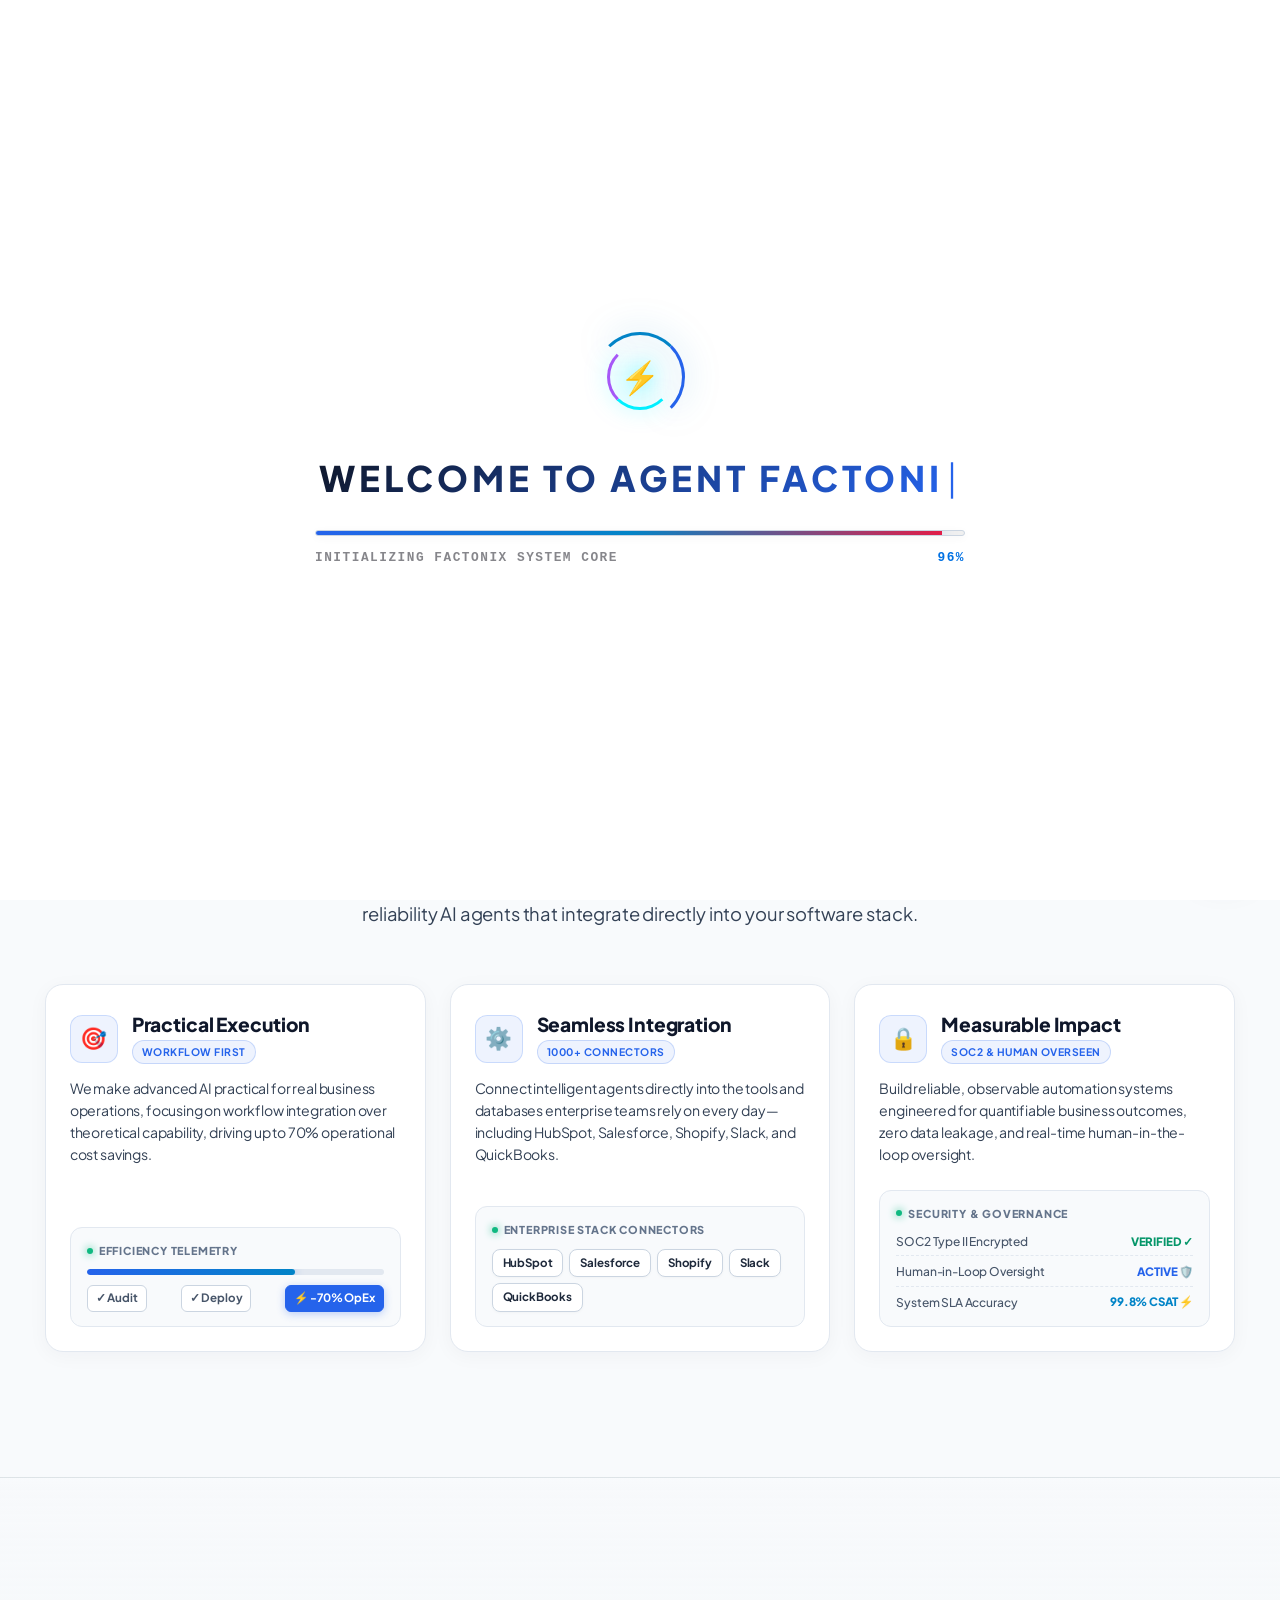
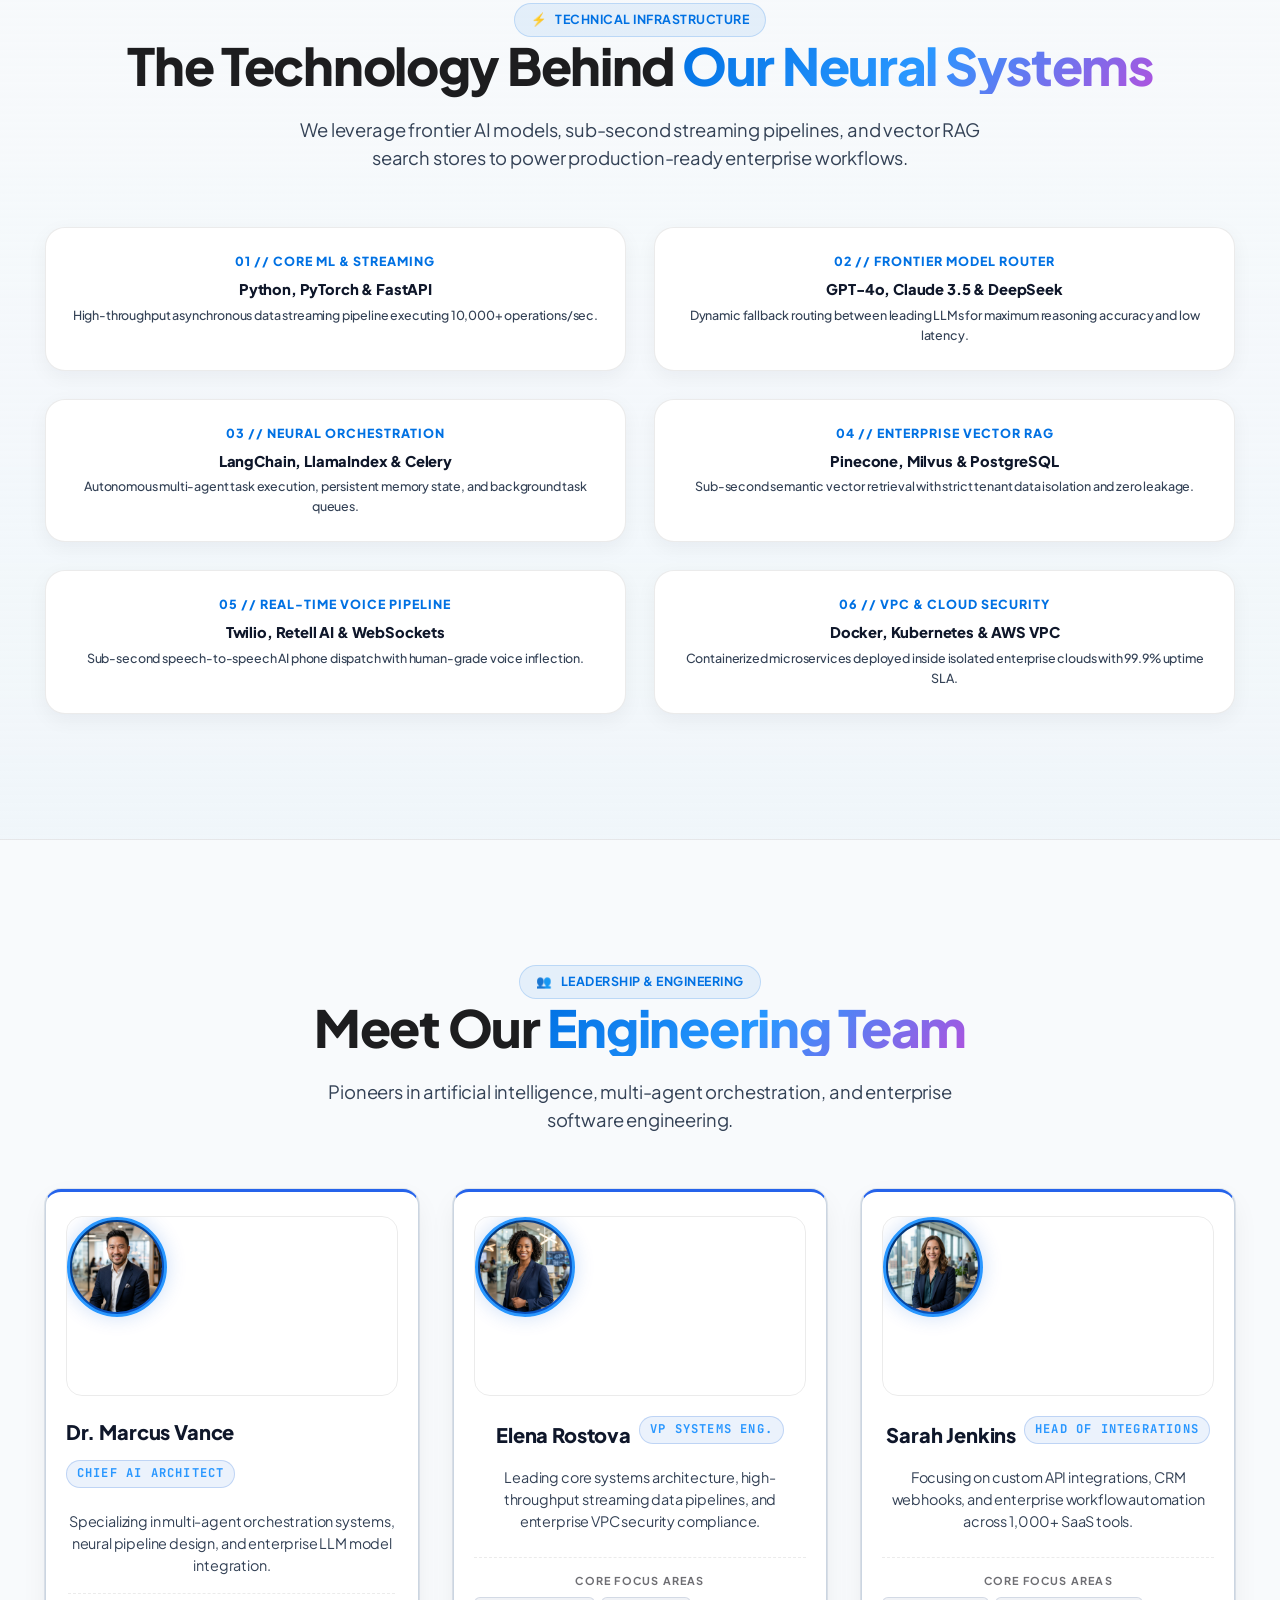
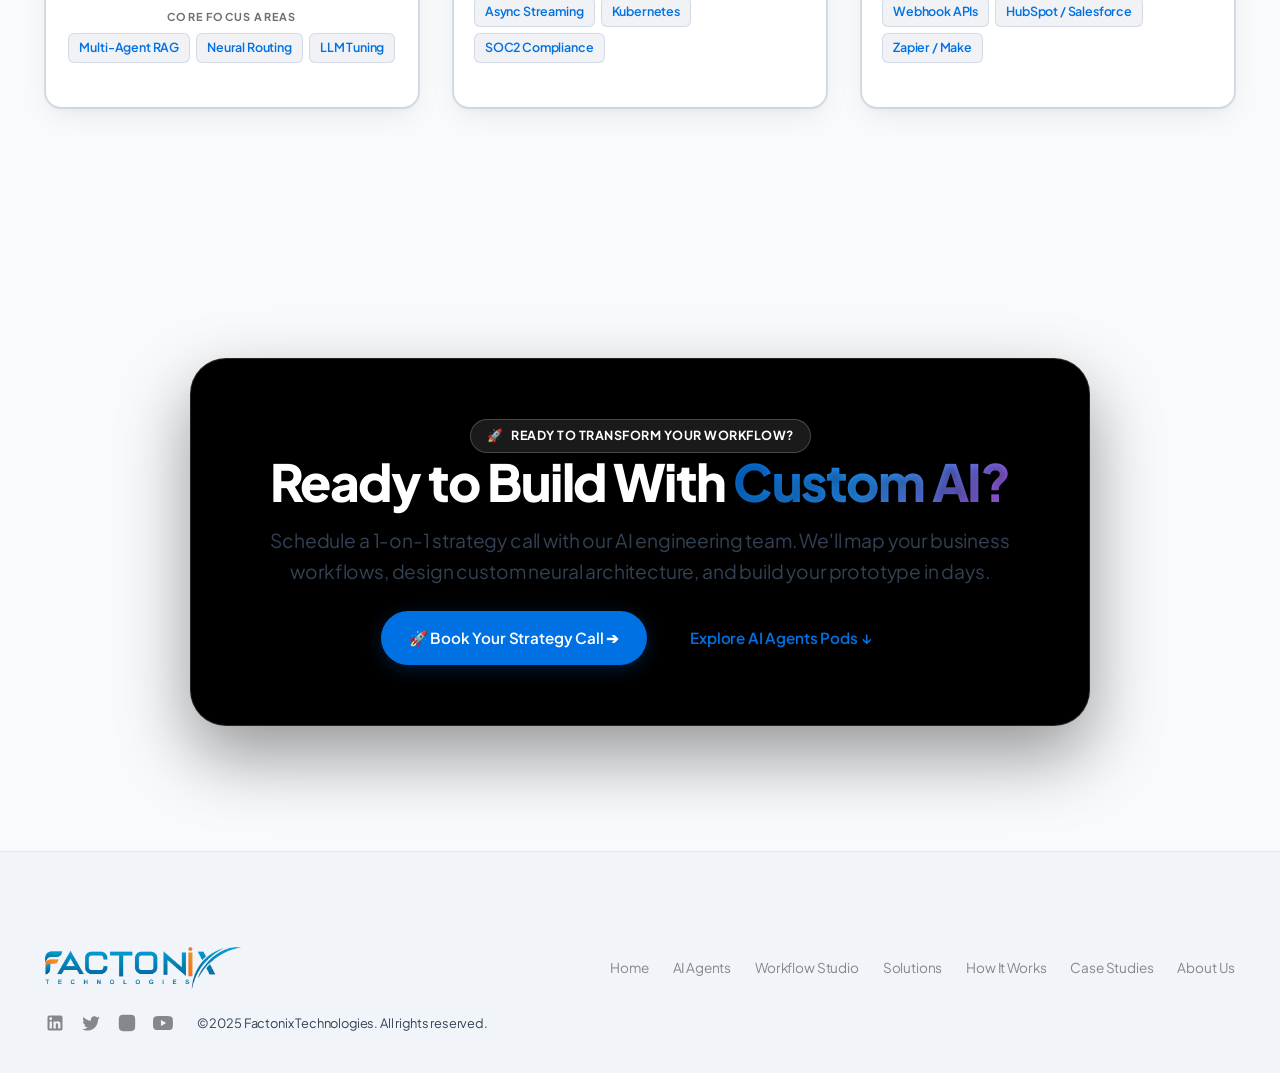
==== commit eb594f41: "changes-spinner-home" ====
--- a/about-us.html
+++ b/about-us.html
@@ -15,9 +15,10 @@
     <!-- Futuristic Sci-Fi Robot Preloader Overlay -->
     <div class="preloader-overlay" id="preloaderOverlay">
         <div class="preloader-content">
-            <div class="preloader-robot-track">
-                <img src="assets/images/agent.png" alt="Factonix Robot Preloader" class="preloader-robot-img" id="preloaderRobot">
-                <div class="preloader-laser-line" id="preloaderLaser"></div>
+            <div class="preloader-ai-core">
+                <div class="preloader-spin-ring ring-outer"></div>
+                <div class="preloader-spin-ring ring-inner"></div>
+                <div class="preloader-core-icon">⚡</div>
             </div>
             
             <div class="preloader-text-box">
--- a/styles.css
+++ b/styles.css
@@ -3431,33 +3431,57 @@
     position: relative;
 }
 
-.preloader-robot-track {
+.preloader-ai-core {
     position: relative;
-    width: 100%;
-    height: 110px;
-    margin-bottom: 24px;
-}
-
-.preloader-robot-img {
+    width: 90px;
+    height: 90px;
+    display: flex;
+    align-items: center;
+    justify-content: center;
+    margin-bottom: 28px;
+}
+
+.preloader-spin-ring {
     position: absolute;
-    top: 0;
-    left: 0%;
-    height: 95px;
-    width: auto;
-    filter: drop-shadow(0 10px 25px rgba(37, 99, 235, 0.4));
-    transform: translateX(-50%);
-    transition: left 0.04s linear;
-}
-
-.preloader-laser-line {
-    position: absolute;
-    bottom: 5px;
-    left: 0;
-    height: 3px;
-    background: linear-gradient(90deg, #2563eb, #0284c7, #e11d48);
-    box-shadow: 0 0 15px rgba(37, 99, 235, 0.5);
-    width: 0%;
-    transition: width 0.04s linear;
+    inset: 0;
+    border-radius: 50%;
+    border: 3px solid transparent;
+}
+
+.preloader-spin-ring.ring-outer {
+    border-top-color: #0284c7;
+    border-right-color: #2563eb;
+    animation: preloaderSpin 1.2s linear infinite;
+    filter: drop-shadow(0 0 15px rgba(2, 132, 199, 0.5));
+}
+
+.preloader-spin-ring.ring-inner {
+    inset: 12px;
+    border-bottom-color: #00f0ff;
+    border-left-color: #a855f7;
+    animation: preloaderSpinRev 0.9s linear infinite;
+    filter: drop-shadow(0 0 10px rgba(0, 240, 255, 0.5));
+}
+
+.preloader-core-icon {
+    font-size: 2rem;
+    animation: corePulse 1.4s ease-in-out infinite alternate;
+    filter: drop-shadow(0 0 12px rgba(0, 240, 255, 0.9));
+}
+
+@keyframes preloaderSpin {
+    0% { transform: rotate(0deg); }
+    100% { transform: rotate(360deg); }
+}
+
+@keyframes preloaderSpinRev {
+    0% { transform: rotate(360deg); }
+    100% { transform: rotate(0deg); }
+}
+
+@keyframes corePulse {
+    0% { transform: scale(0.85); opacity: 0.7; }
+    100% { transform: scale(1.18); opacity: 1; }
 }
 
 .preloader-text-box {
@@ -17067,9 +17091,316 @@
 body.robotics-mode .impact-metric-row .val.blue { color: #38bdf8; }
 body.robotics-mode .impact-metric-row .val.cyan { color: #00f0ff; }
 
-
-
-
-
-
-
+/* ==========================================================================
+   FACTONIX AI SAAS HIGH-END COMPONENTS (DUAL THEME SUPPORT)
+   ========================================================================== */
+
+/* 1. Hero Integrated Channels Row */
+.hero-channels-row {
+    display: flex;
+    flex-wrap: wrap;
+    align-items: center;
+    gap: 10px;
+    margin: 22px 0 26px;
+}
+
+/* Light Mode (Default) */
+.hero-channel-item {
+    display: inline-flex;
+    align-items: center;
+    gap: 8px;
+    padding: 7px 14px;
+    border-radius: 30px;
+    background: #f8fafc;
+    border: 1px solid #cbd5e1;
+    font-size: 0.82rem;
+    font-weight: 600;
+    color: #1e293b;
+    box-shadow: 0 2px 10px rgba(15, 23, 42, 0.04);
+    transition: all 0.3s cubic-bezier(0.16, 1, 0.3, 1);
+}
+
+.hero-channel-item:hover {
+    transform: translateY(-2px);
+    border-color: #0284c7;
+    box-shadow: 0 6px 20px rgba(2, 132, 199, 0.15);
+    color: #0284c7;
+}
+
+.hero-channel-item .channel-icon {
+    font-size: 1.05rem;
+    display: flex;
+    align-items: center;
+    justify-content: center;
+}
+
+.hero-trust-subtext {
+    font-size: 0.78rem;
+    color: #64748b;
+    margin-top: 12px;
+    font-weight: 500;
+    letter-spacing: 0.02em;
+}
+
+/* Dark Mode Overrides */
+body.robotics-mode .hero-channel-item {
+    background: rgba(15, 23, 42, 0.75);
+    border-color: rgba(255, 255, 255, 0.12);
+    color: #f1f5f9;
+    box-shadow: 0 4px 15px rgba(0, 0, 0, 0.2);
+}
+
+body.robotics-mode .hero-channel-item:hover {
+    border-color: rgba(0, 240, 255, 0.5);
+    box-shadow: 0 6px 20px rgba(0, 240, 255, 0.25);
+    color: #ffffff;
+}
+
+body.robotics-mode .hero-trust-subtext {
+    color: #94a3b8;
+}
+
+/* 2. High-Impact 5-Metric Telemetry Cards Section */
+.hero-trust-metrics {
+    padding: 45px 0;
+    background: #f8fafc;
+    border-top: 1px solid #e2e8f0;
+    border-bottom: 1px solid #e2e8f0;
+    position: relative;
+    z-index: 5;
+}
+
+.hero-metrics-grid {
+    display: grid;
+    grid-template-columns: repeat(5, 1fr);
+    gap: 16px;
+}
+
+.hero-metric-card {
+    background: #ffffff;
+    border: 1px solid #e2e8f0;
+    border-radius: 16px;
+    padding: 22px 18px;
+    text-align: center;
+    transition: all 0.3s ease;
+    box-shadow: 0 4px 18px rgba(15, 23, 42, 0.04);
+}
+
+.hero-metric-card:hover {
+    transform: translateY(-4px);
+    border-color: #0284c7;
+    box-shadow: 0 12px 30px rgba(2, 132, 199, 0.12);
+}
+
+.hero-metric-card strong {
+    display: block;
+    font-family: 'Orbitron', sans-serif;
+    font-size: 2.2rem;
+    font-weight: 800;
+    line-height: 1;
+    background: linear-gradient(135deg, #0f172a 0%, #0284c7 100%);
+    -webkit-background-clip: text;
+    -webkit-text-fill-color: transparent;
+    margin-bottom: 6px;
+}
+
+.hero-metric-card span {
+    display: block;
+    font-size: 0.92rem;
+    font-weight: 700;
+    color: #0f172a;
+    margin-bottom: 4px;
+}
+
+.hero-metric-card p {
+    font-size: 0.78rem;
+    color: #64748b;
+    margin: 0;
+    line-height: 1.4;
+}
+
+/* Dark Mode Overrides for Metrics */
+body.robotics-mode .hero-trust-metrics {
+    background: linear-gradient(180deg, rgba(15, 23, 42, 0.5) 0%, rgba(2, 6, 23, 0.9) 100%);
+    border-color: rgba(255, 255, 255, 0.08);
+}
+
+body.robotics-mode .hero-metric-card {
+    background: rgba(15, 23, 42, 0.75);
+    border-color: rgba(255, 255, 255, 0.1);
+    box-shadow: none;
+}
+
+body.robotics-mode .hero-metric-card:hover {
+    border-color: rgba(0, 240, 255, 0.4);
+    background: rgba(15, 23, 42, 0.9);
+    box-shadow: 0 12px 35px rgba(0, 240, 255, 0.15);
+}
+
+body.robotics-mode .hero-metric-card strong {
+    background: linear-gradient(135deg, #ffffff 0%, #00f0ff 100%);
+    -webkit-background-clip: text;
+    -webkit-text-fill-color: transparent;
+}
+
+body.robotics-mode .hero-metric-card span {
+    color: #f8fafc;
+}
+
+body.robotics-mode .hero-metric-card p {
+    color: #94a3b8;
+}
+
+/* 3. Three-Phase Neural Pipeline Section */
+.three-step-section {
+    padding: 90px 0;
+    background: #ffffff;
+    position: relative;
+}
+
+.how-steps-wrap {
+    display: grid;
+    grid-template-columns: 1fr auto 1fr auto 1fr;
+    align-items: center;
+    gap: 20px;
+    margin-top: 50px;
+}
+
+.how-step {
+    background: #f8fafc;
+    border: 1px solid #e2e8f0;
+    border-radius: 20px;
+    padding: 32px 26px;
+    position: relative;
+    transition: all 0.3s cubic-bezier(0.16, 1, 0.3, 1);
+    box-shadow: 0 4px 20px rgba(15, 23, 42, 0.03);
+}
+
+.how-step:hover {
+    transform: translateY(-6px);
+    border-color: #0284c7;
+    box-shadow: 0 20px 45px rgba(2, 132, 199, 0.12);
+    background: #ffffff;
+}
+
+.how-step-num {
+    font-family: 'Orbitron', sans-serif;
+    font-size: 2.4rem;
+    font-weight: 900;
+    line-height: 1;
+    margin-bottom: 14px;
+}
+
+.how-step-icon {
+    width: 48px;
+    height: 48px;
+    border-radius: 12px;
+    display: flex;
+    align-items: center;
+    justify-content: center;
+    font-size: 1.5rem;
+    margin-bottom: 18px;
+}
+
+.how-step-title {
+    font-size: 1.18rem;
+    font-weight: 700;
+    color: #0f172a;
+    margin-bottom: 10px;
+    line-height: 1.35;
+}
+
+.how-step-desc {
+    font-size: 0.88rem;
+    color: #475569;
+    line-height: 1.6;
+    margin-bottom: 20px;
+}
+
+.how-step-tags {
+    display: flex;
+    flex-wrap: wrap;
+    gap: 6px;
+}
+
+.how-step-tag {
+    font-size: 0.72rem;
+    font-weight: 600;
+    padding: 4px 10px;
+    border-radius: 20px;
+}
+
+.how-step-divider {
+    font-size: 1.8rem;
+    font-weight: 900;
+    color: #0284c7;
+    text-align: center;
+}
+
+/* Dark Mode Overrides for 3-Step Pipeline */
+body.robotics-mode .three-step-section {
+    background: rgba(11, 15, 25, 0.6);
+}
+
+body.robotics-mode .how-step {
+    background: rgba(15, 23, 42, 0.7);
+    border-color: rgba(255, 255, 255, 0.1);
+    box-shadow: none;
+}
+
+body.robotics-mode .how-step:hover {
+    border-color: rgba(0, 240, 255, 0.4);
+    box-shadow: 0 20px 45px rgba(0, 240, 255, 0.15);
+    background: rgba(15, 23, 42, 0.9);
+}
+
+body.robotics-mode .how-step-title {
+    color: #ffffff;
+}
+
+body.robotics-mode .how-step-desc {
+    color: #94a3b8;
+}
+
+body.robotics-mode .how-step-divider {
+    color: rgba(0, 240, 255, 0.4);
+}
+
+/* Mobile Responsiveness */
+@media (max-width: 1024px) {
+    .hero-metrics-grid {
+        grid-template-columns: repeat(3, 1fr);
+    }
+    .how-steps-wrap {
+        grid-template-columns: 1fr;
+    }
+    .how-step-divider {
+        transform: rotate(90deg);
+        margin: -10px 0;
+    }
+}
+
+@media (max-width: 640px) {
+    .hero-metrics-grid {
+        grid-template-columns: 1fr 1fr;
+    }
+    .hero-channels-row {
+        justify-content: center;
+    }
+    .hero-metric-card strong {
+        font-size: 1.8rem;
+    }
+}
+
+@media (max-width: 480px) {
+    .hero-metrics-grid {
+        grid-template-columns: 1fr;
+    }
+}
+
+
+
+
+
+
+
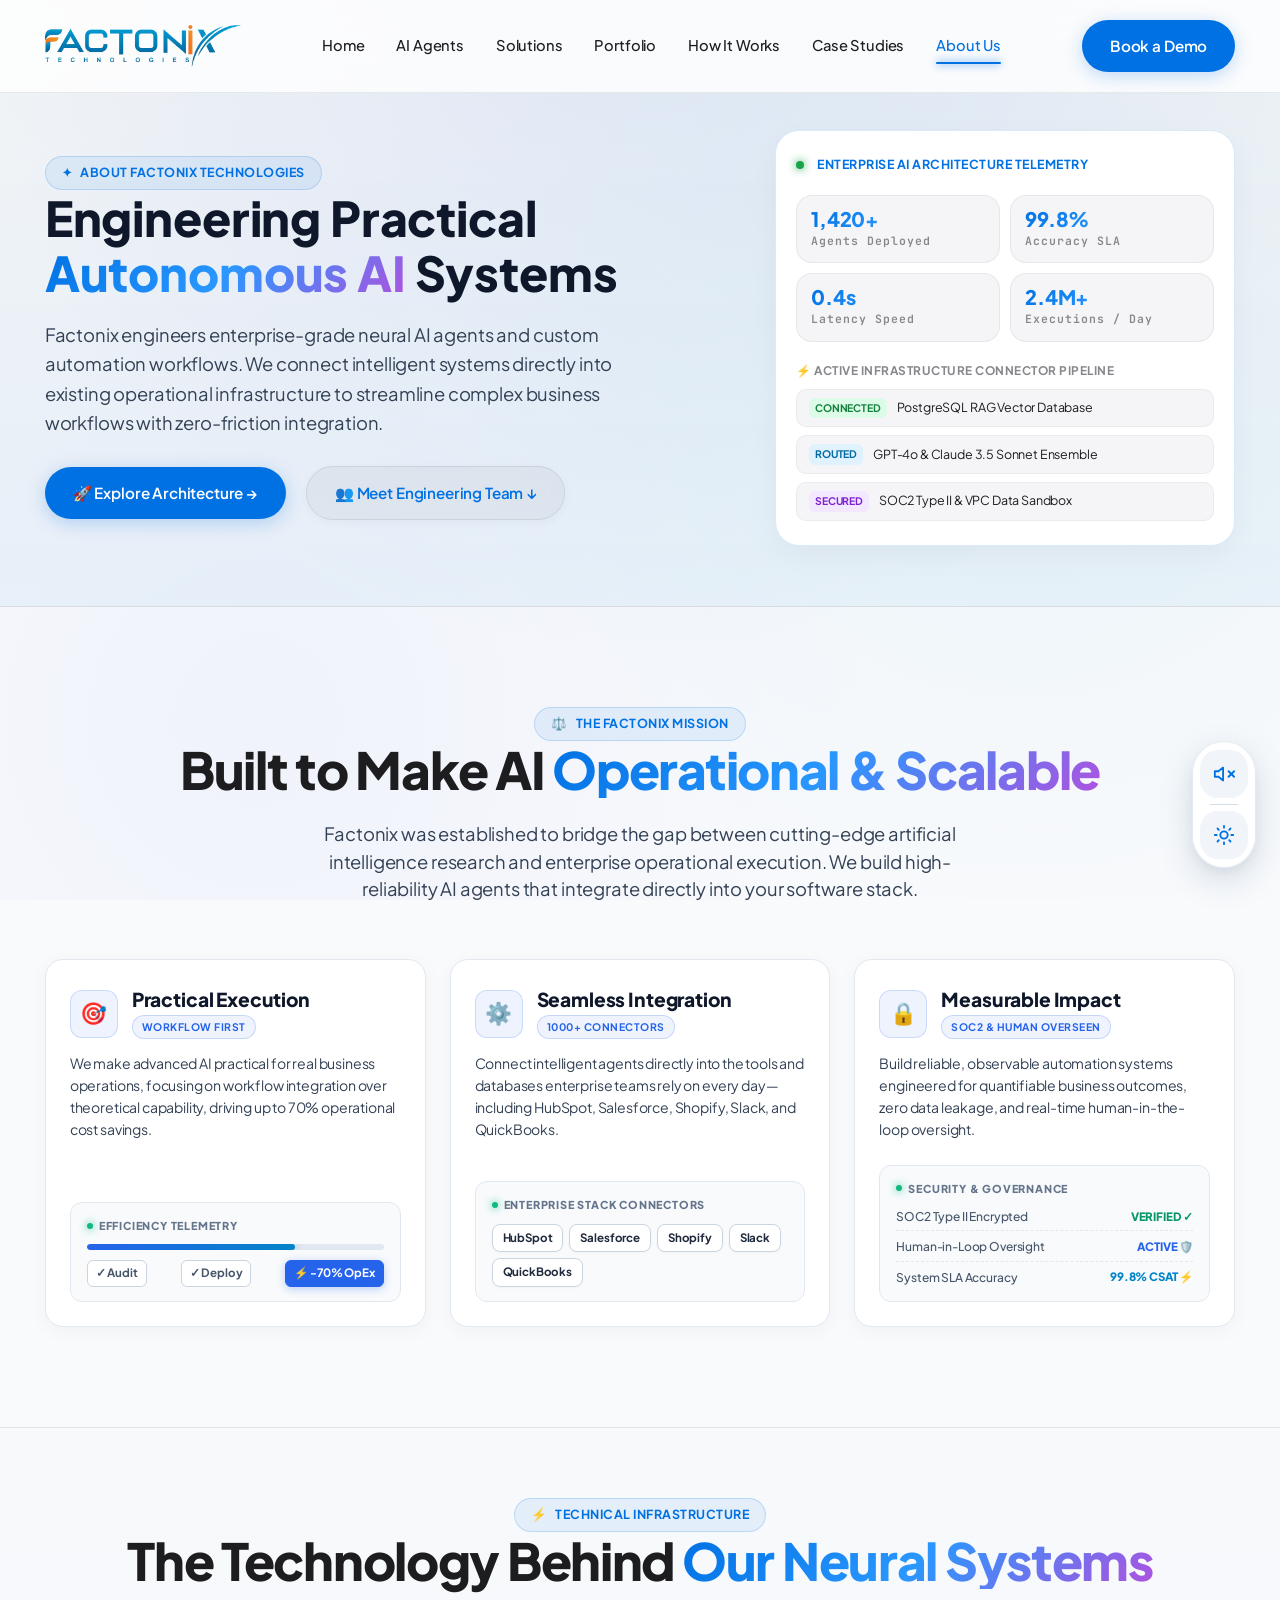
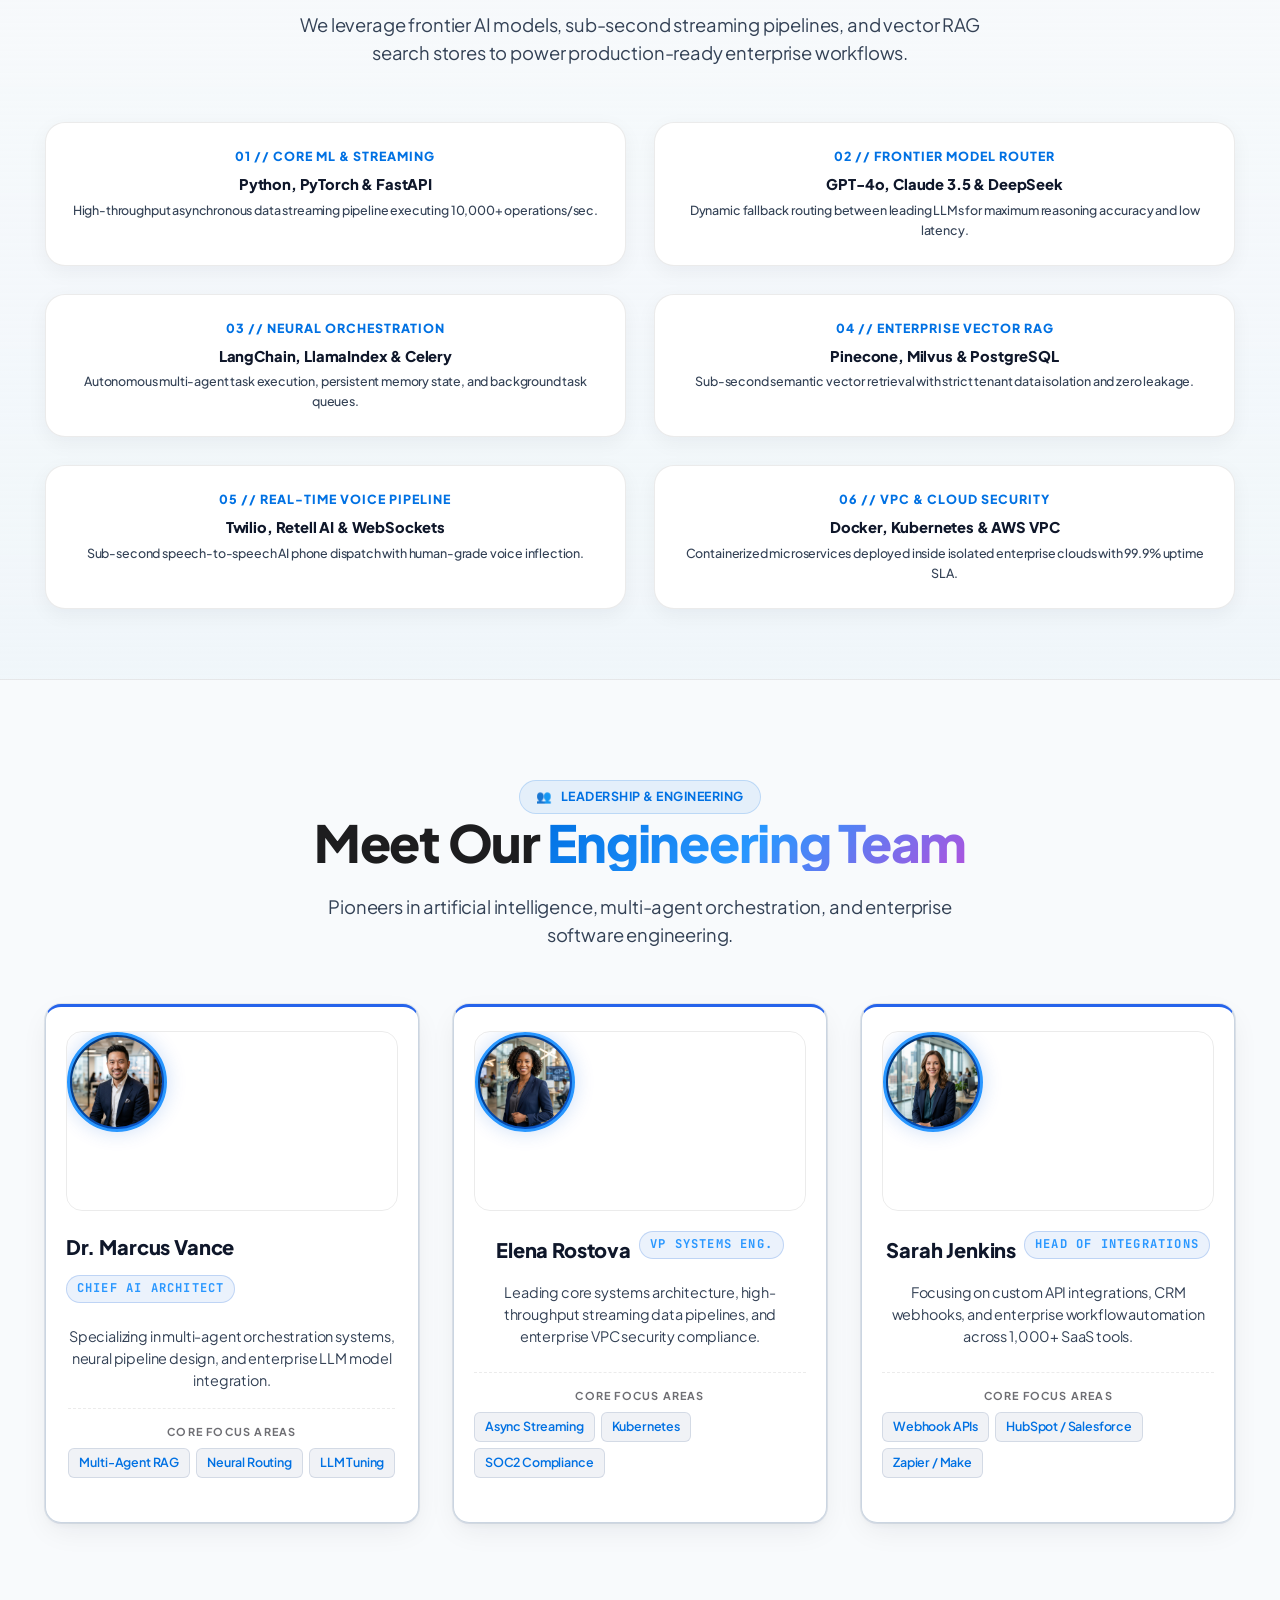
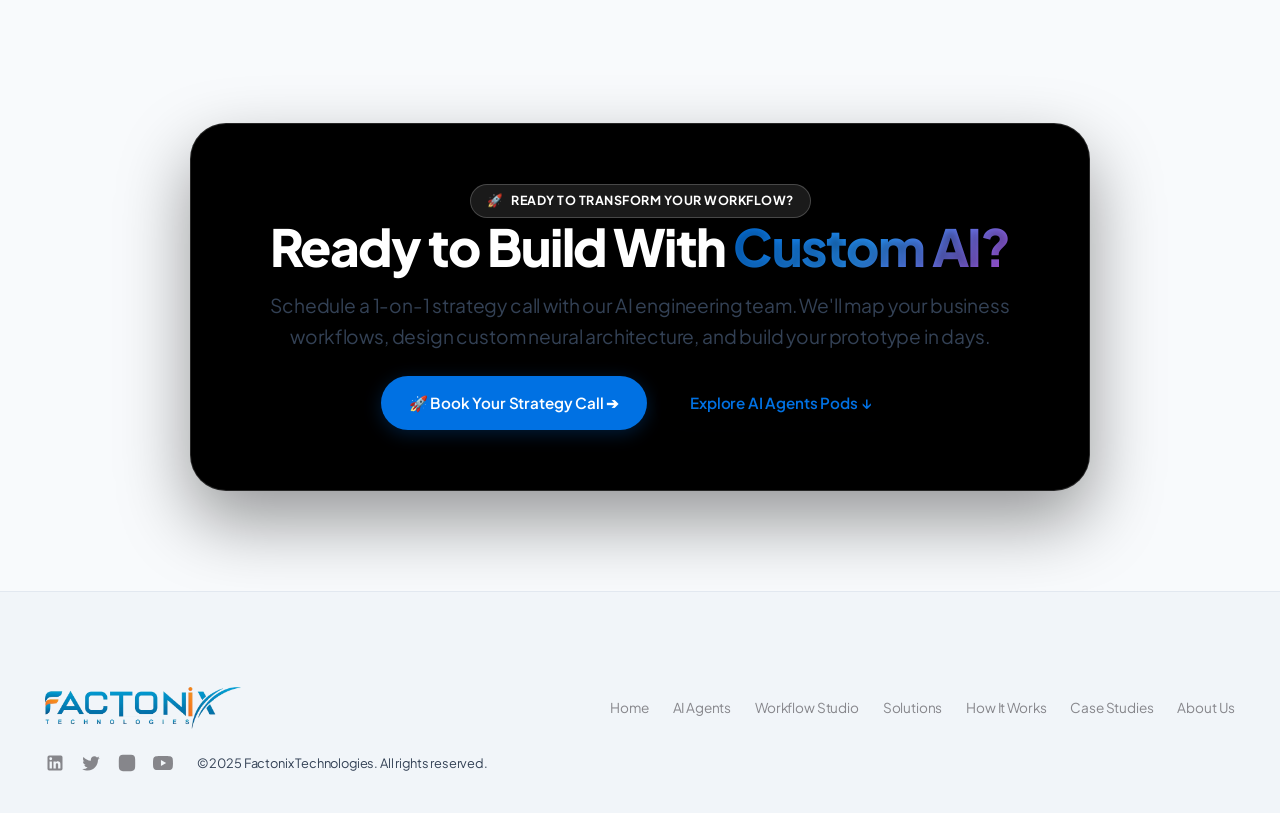
==== commit 91b29518: "contact-activness" ====
--- a/about-us.html
+++ b/about-us.html
@@ -55,7 +55,7 @@
             </nav>
 
             <div class="nav-actions">
-                <a href="contact.html" class="btn btn-primary btn-sm">Book a Demo</a>
+                <a href="contact.html?service=book-demo" class="btn btn-primary btn-sm">Book a Demo</a>
                 <button class="mobile-toggle" id="mobileToggle" aria-label="Toggle menu">
                     <span></span><span></span><span></span>
                 </button>
@@ -400,7 +400,7 @@
                     Schedule a 1-on-1 strategy call with our AI engineering team. We'll map your business workflows, design custom neural architecture, and build your prototype in days.
                 </p>
                 <div class="cta-btn-wrapper" style="display: flex; gap: 14px; justify-content: center; flex-wrap: wrap;">
-                    <a href="contact.html" class="btn btn-primary btn-glow">🚀 Book Your Strategy Call ➔</a>
+                    <a href="contact.html?service=build-my-agent" class="btn btn-primary btn-glow">🚀 Book Your Strategy Call ➔</a>
                     <a href="ai-agents.html" class="btn btn-secondary">Explore AI Agents Pods ↓</a>
                 </div>
             </div>
--- a/styles.css
+++ b/styles.css
@@ -5439,7 +5439,7 @@
    ========================================== */
 
 .section {
-    padding: 125px 0 !important;
+    /* padding: 125px 0 !important; */
     position: relative;
 }
 
@@ -17398,9 +17398,897 @@
     }
 }
 
-
-
-
-
-
-
+/* ==========================================================================
+   Executive Comparison Matrix Section (#comparison)
+   ========================================================================== */
+.comparison-section {
+    padding: 70px 0;
+    position: relative;
+}
+
+.comp-grid {
+    display: grid;
+    grid-template-columns: 1fr 1fr;
+    gap: 32px;
+    align-items: stretch;
+}
+
+.comp-card {
+    border-radius: 24px;
+    padding: 36px 32px;
+    display: flex;
+    flex-direction: column;
+    transition: all 0.35s cubic-bezier(0.4, 0, 0.2, 1);
+    position: relative;
+}
+
+/* Legacy Card Styling */
+.comp-legacy-card {
+    background: #f8fafc;
+    border: 1px solid #e2e8f0;
+    box-shadow: 0 4px 20px rgba(15, 23, 42, 0.03);
+}
+
+.comp-legacy-card:hover {
+    border-color: #cbd5e1;
+    box-shadow: 0 10px 30px rgba(15, 23, 42, 0.06);
+}
+
+/* AI Card Styling (Elevated Featured Card) */
+.comp-ai-card {
+    background: #ffffff;
+    border: 2px solid rgba(2, 132, 199, 0.4);
+    box-shadow: 0 15px 40px rgba(2, 132, 199, 0.12);
+}
+
+.comp-ai-card:hover {
+    border-color: #0284c7;
+    transform: translateY(-4px);
+    box-shadow: 0 25px 50px rgba(2, 132, 199, 0.2);
+}
+
+/* Header & Tags */
+.comp-card-header {
+    margin-bottom: 24px;
+}
+
+.comp-status-tag {
+    display: inline-flex;
+    align-items: center;
+    gap: 8px;
+    font-size: 0.72rem;
+    font-weight: 800;
+    letter-spacing: 0.06em;
+    padding: 5px 12px;
+    border-radius: 20px;
+    margin-bottom: 14px;
+    text-transform: uppercase;
+}
+
+.tag-legacy {
+    background: rgba(239, 68, 68, 0.08);
+    color: #dc2626;
+    border: 1px solid rgba(239, 68, 68, 0.2);
+}
+
+.tag-legacy .dot-red {
+    width: 8px;
+    height: 8px;
+    border-radius: 50%;
+    background-color: #ef4444;
+}
+
+.tag-ai {
+    background: rgba(2, 132, 199, 0.1);
+    color: #0284c7;
+    border: 1px solid rgba(2, 132, 199, 0.25);
+}
+
+.comp-card-header h3 {
+    font-size: 1.5rem;
+    font-weight: 800;
+    color: #0f172a;
+    margin-bottom: 8px;
+}
+
+.comp-card-sub {
+    font-size: 0.88rem;
+    color: #64748b;
+    line-height: 1.5;
+    margin: 0;
+}
+
+/* Metric Summary Bar inside cards */
+.comp-metric-summary {
+    display: flex;
+    gap: 16px;
+    padding: 16px 20px;
+    border-radius: 16px;
+    margin-bottom: 28px;
+}
+
+.summary-legacy {
+    background: #f1f5f9;
+    border: 1px solid #e2e8f0;
+}
+
+.summary-ai {
+    background: linear-gradient(135deg, rgba(2, 132, 199, 0.06), rgba(37, 99, 235, 0.06));
+    border: 1px solid rgba(2, 132, 199, 0.18);
+}
+
+.metric-block {
+    flex: 1;
+    display: flex;
+    flex-direction: column;
+}
+
+.metric-num {
+    font-size: 1.5rem;
+    font-weight: 800;
+    line-height: 1.2;
+    margin-bottom: 2px;
+}
+
+.metric-num.text-red {
+    color: #ef4444;
+}
+
+.metric-label {
+    font-size: 0.76rem;
+    font-weight: 600;
+    color: #64748b;
+    text-transform: uppercase;
+    letter-spacing: 0.03em;
+}
+
+/* Feature Items List */
+.comp-features-list {
+    display: flex;
+    flex-direction: column;
+    gap: 18px;
+    margin-bottom: 28px;
+    flex-grow: 1;
+}
+
+.comp-feature-item {
+    display: flex;
+    align-items: flex-start;
+    gap: 14px;
+}
+
+.feature-icon {
+    width: 26px;
+    height: 26px;
+    border-radius: 50%;
+    display: flex;
+    align-items: center;
+    justify-content: center;
+    font-size: 0.82rem;
+    font-weight: 800;
+    flex-shrink: 0;
+    margin-top: 2px;
+}
+
+.red-icon {
+    background: rgba(239, 68, 68, 0.12);
+    color: #ef4444;
+    border: 1px solid rgba(239, 68, 68, 0.25);
+}
+
+.green-icon {
+    background: rgba(16, 185, 129, 0.12);
+    color: #10b981;
+    border: 1px solid rgba(16, 185, 129, 0.3);
+}
+
+.feature-details strong {
+    display: block;
+    font-size: 0.94rem;
+    font-weight: 700;
+    color: #0f172a;
+    margin-bottom: 4px;
+}
+
+.feature-details p {
+    font-size: 0.86rem;
+    color: #475569;
+    line-height: 1.5;
+    margin: 0;
+}
+
+.comp-card-footer {
+    margin-top: auto;
+    padding-top: 10px;
+}
+
+.comp-card-footer .btn-block {
+    width: 100%;
+    display: flex;
+    align-items: center;
+    justify-content: center;
+    gap: 8px;
+}
+
+/* Robotics Mode (Dark Theme) Overrides for Comparison Matrix */
+body.robotics-mode .comp-legacy-card {
+    background: rgba(15, 23, 42, 0.6);
+    border-color: rgba(255, 255, 255, 0.08);
+}
+
+body.robotics-mode .comp-legacy-card:hover {
+    border-color: rgba(255, 255, 255, 0.18);
+}
+
+body.robotics-mode .comp-ai-card {
+    background: rgba(15, 23, 42, 0.9);
+    border-color: rgba(0, 240, 255, 0.4);
+    box-shadow: 0 0 35px rgba(0, 240, 255, 0.15);
+}
+
+body.robotics-mode .comp-ai-card:hover {
+    border-color: rgba(0, 240, 255, 0.8);
+    box-shadow: 0 0 45px rgba(0, 240, 255, 0.25);
+}
+
+body.robotics-mode .tag-legacy {
+    background: rgba(239, 68, 68, 0.15);
+    color: #ff6b6b;
+    border-color: rgba(239, 68, 68, 0.3);
+}
+
+body.robotics-mode .tag-ai {
+    background: rgba(0, 240, 255, 0.12);
+    color: #00f0ff;
+    border-color: rgba(0, 240, 255, 0.3);
+}
+
+body.robotics-mode .comp-card-header h3 {
+    color: #ffffff;
+}
+
+body.robotics-mode .comp-card-sub {
+    color: #94a3b8;
+}
+
+body.robotics-mode .summary-legacy {
+    background: rgba(11, 19, 36, 0.8);
+    border-color: rgba(255, 255, 255, 0.08);
+}
+
+body.robotics-mode .summary-ai {
+    background: rgba(0, 240, 255, 0.08);
+    border-color: rgba(0, 240, 255, 0.2);
+}
+
+body.robotics-mode .metric-label {
+    color: #94a3b8;
+}
+
+body.robotics-mode .feature-details strong {
+    color: #f8fafc;
+}
+
+body.robotics-mode .feature-details p {
+    color: #94a3b8;
+}
+
+/* Mobile Responsive Adjustments for Comparison Section */
+@media (max-width: 992px) {
+    .comp-grid {
+        grid-template-columns: 1fr;
+        gap: 28px;
+    }
+}
+
+@media (max-width: 640px) {
+    .comp-card {
+        padding: 24px 20px;
+    }
+    .comp-metric-summary {
+        flex-direction: column;
+        gap: 12px;
+    }
+}
+
+/* ==========================================================================
+   Autonomous Neural Pipeline Section (#neural-pipeline)
+   ========================================================================== */
+.three-step-section {
+    padding: 75px 0;
+    position: relative;
+    background: var(--bg-primary);
+}
+
+.neural-pipeline-container {
+    position: relative;
+}
+
+/* Connecting Glowing Flow Line (Desktop) */
+.neural-flow-line-track {
+    position: absolute;
+    top: 140px;
+    left: 15%;
+    right: 15%;
+    height: 3px;
+    background: linear-gradient(90deg, 
+        rgba(16, 185, 129, 0.3), 
+        rgba(0, 240, 255, 0.5), 
+        rgba(168, 85, 247, 0.3));
+    z-index: 1;
+    border-radius: 2px;
+}
+
+.flow-pulse-particle {
+    position: absolute;
+    top: -3px;
+    width: 24px;
+    height: 9px;
+    border-radius: 10px;
+    background: #00f0ff;
+    box-shadow: 0 0 12px #00f0ff, 0 0 20px #00f0ff;
+    animation: flowMove 3s infinite linear;
+}
+
+.flow-pulse-particle.particle-2 {
+    animation-delay: 1.5s;
+}
+
+@keyframes flowMove {
+    0% { left: 0%; opacity: 0; }
+    10% { opacity: 1; }
+    90% { opacity: 1; }
+    100% { left: 100%; opacity: 0; }
+}
+
+/* 3-Column Grid */
+.neural-pipeline-grid {
+    display: grid;
+    grid-template-columns: repeat(3, 1fr);
+    gap: 32px;
+    position: relative;
+    z-index: 2;
+}
+
+/* Card Base */
+.neural-phase-card {
+    background: #ffffff;
+    border: 1px solid #e2e8f0;
+    border-radius: 24px;
+    padding: 30px 24px;
+    display: flex;
+    flex-direction: column;
+    transition: all 0.35s cubic-bezier(0.4, 0, 0.2, 1);
+    box-shadow: 0 10px 30px rgba(15, 23, 42, 0.05);
+    position: relative;
+}
+
+.neural-phase-card:hover {
+    transform: translateY(-8px);
+    box-shadow: 0 20px 45px rgba(2, 132, 199, 0.15);
+}
+
+.phase-ingestion:hover { border-color: rgba(16, 185, 129, 0.5); }
+.phase-reasoning:hover { border-color: rgba(0, 240, 255, 0.5); }
+.phase-execution:hover { border-color: rgba(168, 85, 247, 0.5); }
+
+/* Card Top Header */
+.phase-top-bar {
+    display: flex;
+    justify-content: space-between;
+    align-items: center;
+    margin-bottom: 20px;
+}
+
+.phase-num-tag {
+    font-size: 0.72rem;
+    font-weight: 800;
+    letter-spacing: 0.06em;
+    padding: 4px 10px;
+    border-radius: 6px;
+    text-transform: uppercase;
+}
+
+.tag-emerald { background: rgba(16, 185, 129, 0.1); color: #10b981; }
+.tag-cyan { background: rgba(2, 132, 199, 0.1); color: #0284c7; }
+.tag-purple { background: rgba(168, 85, 247, 0.1); color: #a855f7; }
+
+.phase-status-live {
+    display: inline-flex;
+    align-items: center;
+    gap: 6px;
+    font-size: 0.72rem;
+    font-weight: 700;
+    color: #64748b;
+    font-family: var(--font-mono, monospace);
+}
+
+/* Icon Hub */
+.phase-icon-hub {
+    width: 60px;
+    height: 60px;
+    border-radius: 18px;
+    display: flex;
+    align-items: center;
+    justify-content: center;
+    margin-bottom: 20px;
+    position: relative;
+    font-size: 1.6rem;
+}
+
+.hub-emerald { background: rgba(16, 185, 129, 0.12); color: #10b981; border: 1px solid rgba(16, 185, 129, 0.25); }
+.hub-cyan { background: rgba(2, 132, 199, 0.12); color: #0284c7; border: 1px solid rgba(2, 132, 199, 0.25); }
+.hub-purple { background: rgba(168, 85, 247, 0.12); color: #a855f7; border: 1px solid rgba(168, 85, 247, 0.25); }
+
+.hub-pulse-ring {
+    position: absolute;
+    inset: -4px;
+    border-radius: 22px;
+    border: 1px solid currentColor;
+    opacity: 0.3;
+    animation: hubPulse 2.5s infinite ease-in-out;
+}
+
+@keyframes hubPulse {
+    0%, 100% { transform: scale(1); opacity: 0.3; }
+    50% { transform: scale(1.08); opacity: 0.7; }
+}
+
+/* Card Body Content */
+.phase-content h3 {
+    font-size: 1.25rem;
+    font-weight: 800;
+    color: #0f172a;
+    margin-bottom: 2px;
+}
+
+.phase-tagline {
+    display: block;
+    font-size: 0.78rem;
+    font-weight: 700;
+    color: #0284c7;
+    margin-bottom: 12px;
+    text-transform: uppercase;
+    letter-spacing: 0.03em;
+}
+
+.phase-content p {
+    font-size: 0.88rem;
+    color: #475569;
+    line-height: 1.55;
+    margin-bottom: 18px;
+}
+
+/* Telemetry Badge inside phase */
+.phase-telemetry-pill {
+    display: inline-flex;
+    align-items: center;
+    gap: 8px;
+    padding: 6px 12px;
+    border-radius: 8px;
+    font-size: 0.78rem;
+    font-weight: 700;
+    font-family: var(--font-mono, monospace);
+    margin-bottom: 18px;
+}
+
+.pill-emerald { background: #f0fdf4; color: #166534; border: 1px solid #bbf7d0; }
+.pill-cyan { background: #f0f9ff; color: #075985; border: 1px solid #bae6fd; }
+.pill-purple { background: #faf5ff; color: #6b21a8; border: 1px solid #e9d5ff; }
+
+/* Bullets Checklist */
+.phase-bullets-list {
+    list-style: none;
+    padding: 0;
+    margin: 0 0 20px 0;
+    display: flex;
+    flex-direction: column;
+    gap: 10px;
+}
+
+.phase-bullets-list li {
+    font-size: 0.83rem;
+    color: #334155;
+    display: flex;
+    align-items: flex-start;
+    gap: 8px;
+    line-height: 1.4;
+    font-weight: 500;
+}
+
+.check-bullet {
+    font-weight: 800;
+    font-size: 0.9rem;
+    flex-shrink: 0;
+}
+
+.check-bullet.emerald { color: #10b981; }
+.check-bullet.cyan { color: #0284c7; }
+.check-bullet.purple { color: #a855f7; }
+
+/* Tech Chips */
+.phase-tools-row {
+    display: flex;
+    flex-wrap: wrap;
+    gap: 6px;
+    margin-top: auto;
+    padding-top: 14px;
+    border-top: 1px solid #f1f5f9;
+}
+
+.p-chip {
+    font-size: 0.72rem;
+    font-weight: 600;
+    padding: 4px 9px;
+    border-radius: 6px;
+    background: #f8fafc;
+    border: 1px solid #e2e8f0;
+    color: #475569;
+}
+
+/* Robotics Mode (Dark Theme) Overrides for Neural Pipeline */
+body.robotics-mode .three-step-section {
+    background: transparent;
+}
+
+body.robotics-mode .neural-flow-line-track {
+    background: linear-gradient(90deg, 
+        rgba(16, 185, 129, 0.4), 
+        rgba(0, 240, 255, 0.8), 
+        rgba(168, 85, 247, 0.4));
+}
+
+body.robotics-mode .neural-phase-card {
+    background: rgba(15, 23, 42, 0.85);
+    border-color: rgba(255, 255, 255, 0.1);
+    box-shadow: 0 10px 30px rgba(0, 0, 0, 0.4);
+}
+
+body.robotics-mode .neural-phase-card:hover {
+    box-shadow: 0 0 35px rgba(0, 240, 255, 0.25);
+}
+
+body.robotics-mode .tag-emerald { background: rgba(16, 185, 129, 0.15); color: #34d399; }
+body.robotics-mode .tag-cyan { background: rgba(0, 240, 255, 0.15); color: #00f0ff; }
+body.robotics-mode .tag-purple { background: rgba(168, 85, 247, 0.15); color: #c084fc; }
+
+body.robotics-mode .hub-cyan { background: rgba(0, 240, 255, 0.15); color: #00f0ff; border-color: rgba(0, 240, 255, 0.3); }
+
+body.robotics-mode .phase-content h3 { color: #ffffff; }
+body.robotics-mode .phase-tagline { color: #00f0ff; }
+body.robotics-mode .phase-content p { color: #94a3b8; }
+
+body.robotics-mode .pill-emerald { background: rgba(16, 185, 129, 0.15); color: #34d399; border-color: rgba(16, 185, 129, 0.3); }
+body.robotics-mode .pill-cyan { background: rgba(0, 240, 255, 0.15); color: #00f0ff; border-color: rgba(0, 240, 255, 0.3); }
+body.robotics-mode .pill-purple { background: rgba(168, 85, 247, 0.15); color: #c084fc; border-color: rgba(168, 85, 247, 0.3); }
+
+body.robotics-mode .phase-bullets-list li { color: #cbd5e1; }
+body.robotics-mode .phase-tools-row { border-top-color: rgba(255, 255, 255, 0.08); }
+
+body.robotics-mode .p-chip {
+    background: rgba(15, 23, 42, 0.9);
+    color: #94a3b8;
+    border-color: rgba(255, 255, 255, 0.1);
+}
+
+/* Mobile Responsive Adjustments for Neural Pipeline */
+@media (max-width: 992px) {
+    .neural-pipeline-grid {
+        grid-template-columns: 1fr;
+        gap: 24px;
+    }
+    .neural-flow-line-track {
+        display: none;
+    }
+}
+
+@media (max-width: 640px) {
+    .neural-phase-card {
+        padding: 24px 18px;
+    }
+}
+
+/* ==========================================
+   CONTEXT-AWARE CONTACT PAGE & CONFIGURATOR ENHANCEMENTS
+   ========================================== */
+.service-context-banner {
+    display: flex;
+    align-items: center;
+    justify-content: space-between;
+    gap: 20px;
+    padding: 20px 32px;
+    background: linear-gradient(135deg, rgba(37, 99, 235, 0.08) 0%, rgba(2, 132, 199, 0.05) 100%);
+    border-bottom: 1px solid rgba(37, 99, 235, 0.25);
+    transition: all 0.3s ease;
+}
+
+.service-context-banner.context-active-highlight {
+    background: linear-gradient(135deg, rgba(37, 99, 235, 0.12) 0%, rgba(16, 185, 129, 0.06) 100%);
+    border-bottom: 2px solid #2563eb;
+}
+
+.service-context-left {
+    display: flex;
+    flex-direction: column;
+    gap: 6px;
+}
+
+.service-context-badge-row {
+    display: flex;
+    align-items: center;
+    gap: 10px;
+    flex-wrap: wrap;
+}
+
+.service-context-pill {
+    display: inline-flex;
+    align-items: center;
+    gap: 6px;
+    padding: 4px 10px;
+    border-radius: 999px;
+    background: rgba(37, 99, 235, 0.14);
+    border: 1px solid rgba(37, 99, 235, 0.35);
+    color: #1d4ed8;
+    font-size: 0.72rem;
+    font-weight: 800;
+    letter-spacing: 0.8px;
+    text-transform: uppercase;
+}
+
+.context-pulse-dot {
+    width: 7px;
+    height: 7px;
+    border-radius: 50%;
+    background: #10b981;
+    box-shadow: 0 0 8px #10b981;
+    animation: pulseGlowDot 1.8s infinite ease-in-out;
+}
+
+@keyframes pulseGlowDot {
+    0%, 100% { transform: scale(1); opacity: 1; }
+    50% { transform: scale(1.3); opacity: 0.65; }
+}
+
+.service-context-code {
+    font-family: monospace;
+    font-size: 0.75rem;
+    font-weight: 700;
+    color: #0284c7;
+    background: rgba(2, 132, 199, 0.08);
+    padding: 3px 8px;
+    border-radius: 6px;
+}
+
+.service-context-title-row {
+    display: flex;
+    align-items: baseline;
+    gap: 8px;
+    flex-wrap: wrap;
+}
+
+.service-context-prefix {
+    font-size: 0.92rem;
+    font-weight: 600;
+    color: #475569;
+}
+
+.service-context-name {
+    font-size: 1.15rem;
+    font-weight: 800;
+    color: #0f172a;
+}
+
+.service-context-desc {
+    font-size: 0.85rem;
+    color: #475569;
+    margin: 0;
+}
+
+.step-header-flex {
+    display: flex;
+    align-items: flex-start;
+    justify-content: space-between;
+    gap: 16px;
+    flex-wrap: wrap;
+}
+
+.step-active-indicator {
+    display: inline-flex;
+    align-items: center;
+    padding: 6px 14px;
+    border-radius: 999px;
+    background: rgba(37, 99, 235, 0.1);
+    border: 1px solid rgba(37, 99, 235, 0.3);
+    color: #1d4ed8;
+    font-size: 0.8rem;
+    font-weight: 800;
+    white-space: nowrap;
+}
+
+.option-card-badge {
+    display: inline-block;
+    font-size: 0.68rem;
+    font-weight: 800;
+    letter-spacing: 0.7px;
+    text-transform: uppercase;
+    padding: 3px 8px;
+    border-radius: 6px;
+    background: #f1f5f9;
+    color: #475569;
+    margin-bottom: 8px;
+    transition: all 0.25s ease;
+}
+
+.config-option-card.selected .option-card-badge {
+    background: #2563eb;
+    color: #ffffff;
+}
+
+.config-form-always-visible {
+    display: block !important;
+    margin-top: 32px;
+    padding-top: 32px;
+    border-top: 2px dashed rgba(203, 213, 225, 0.85);
+}
+
+.contact-form-header-row {
+    display: flex;
+    align-items: flex-start;
+    justify-content: space-between;
+    gap: 16px;
+    margin-bottom: 18px;
+    flex-wrap: wrap;
+}
+
+.form-ready-badge {
+    display: inline-flex;
+    align-items: center;
+    gap: 6px;
+    padding: 6px 14px;
+    border-radius: 999px;
+    background: rgba(16, 185, 129, 0.12);
+    border: 1px solid rgba(16, 185, 129, 0.35);
+    color: #059669;
+    font-size: 0.78rem;
+    font-weight: 800;
+}
+
+.form-enquiry-context-box {
+    background: linear-gradient(135deg, rgba(37, 99, 235, 0.07) 0%, rgba(15, 23, 42, 0.02) 100%);
+    border: 1.5px solid rgba(37, 99, 235, 0.35);
+    border-left: 5px solid #2563eb;
+    border-radius: 12px;
+    padding: 16px 20px;
+    margin-bottom: 22px;
+}
+
+.form-enquiry-top-row {
+    display: flex;
+    align-items: center;
+    justify-content: space-between;
+    gap: 12px;
+    flex-wrap: wrap;
+    margin-bottom: 12px;
+}
+
+.form-enquiry-kicker {
+    display: block;
+    font-size: 0.7rem;
+    font-weight: 800;
+    letter-spacing: 1px;
+    color: #2563eb;
+    text-transform: uppercase;
+    margin-bottom: 2px;
+}
+
+.form-enquiry-service-name {
+    font-size: 1.12rem;
+    font-weight: 800;
+    color: #0f172a;
+}
+
+.form-enquiry-status-chip {
+    font-size: 0.72rem;
+    font-weight: 800;
+    padding: 4px 10px;
+    border-radius: 6px;
+    background: #2563eb;
+    color: #ffffff;
+    letter-spacing: 0.6px;
+}
+
+.form-blueprint-summary-pills {
+    display: flex;
+    flex-wrap: wrap;
+    gap: 8px;
+}
+
+.blueprint-pill {
+    font-size: 0.78rem;
+    padding: 5px 11px;
+    border-radius: 8px;
+    background: #ffffff;
+    border: 1px solid #cbd5e1;
+    color: #334155;
+}
+
+.blueprint-pill strong {
+    color: #0f172a;
+}
+
+/* Dark Mode (body.robotics-mode) Support for Context-Aware Contact Elements */
+body.robotics-mode .service-context-banner {
+    background: linear-gradient(135deg, rgba(0, 240, 255, 0.1) 0%, rgba(15, 23, 42, 0.9) 100%) !important;
+    border-bottom: 1px solid rgba(0, 240, 255, 0.3) !important;
+}
+
+body.robotics-mode .service-context-pill,
+body.robotics-mode .step-active-indicator {
+    background: rgba(0, 240, 255, 0.15) !important;
+    border-color: rgba(0, 240, 255, 0.4) !important;
+    color: #00f0ff !important;
+}
+
+body.robotics-mode .service-context-name,
+body.robotics-mode .form-enquiry-service-name {
+    color: #ffffff !important;
+}
+
+body.robotics-mode .service-context-prefix,
+body.robotics-mode .service-context-desc {
+    color: #cbd5e1 !important;
+}
+
+body.robotics-mode .option-card-badge {
+    background: rgba(15, 23, 42, 0.9) !important;
+    color: #94a3b8 !important;
+    border: 1px solid rgba(0, 240, 255, 0.2);
+}
+
+body.robotics-mode .config-option-card.selected .option-card-badge {
+    background: #00f0ff !important;
+    color: #030712 !important;
+}
+
+body.robotics-mode .config-form-always-visible {
+    border-top-color: rgba(0, 240, 255, 0.25) !important;
+}
+
+body.robotics-mode .form-enquiry-context-box {
+    background: rgba(11, 20, 38, 0.9) !important;
+    border-color: rgba(0, 240, 255, 0.4) !important;
+    border-left-color: #00f0ff !important;
+}
+
+body.robotics-mode .form-enquiry-kicker {
+    color: #00f0ff !important;
+}
+
+body.robotics-mode .blueprint-pill {
+    background: rgba(5, 12, 26, 0.9) !important;
+    border-color: rgba(0, 240, 255, 0.25) !important;
+    color: #cbd5e1 !important;
+}
+
+body.robotics-mode .blueprint-pill strong {
+    color: #00f0ff !important;
+}
+
+body.robotics-mode #configServiceSelect {
+    background: rgba(11, 20, 38, 0.95) !important;
+    border-color: #00f0ff !important;
+    color: #ffffff !important;
+}
+
+@media (max-width: 768px) {
+    .service-context-banner {
+        flex-direction: column;
+        align-items: flex-start;
+        padding: 18px 20px;
+    }
+    .service-context-right,
+    .service-context-right .btn {
+        width: 100%;
+        justify-content: center;
+    }
+}
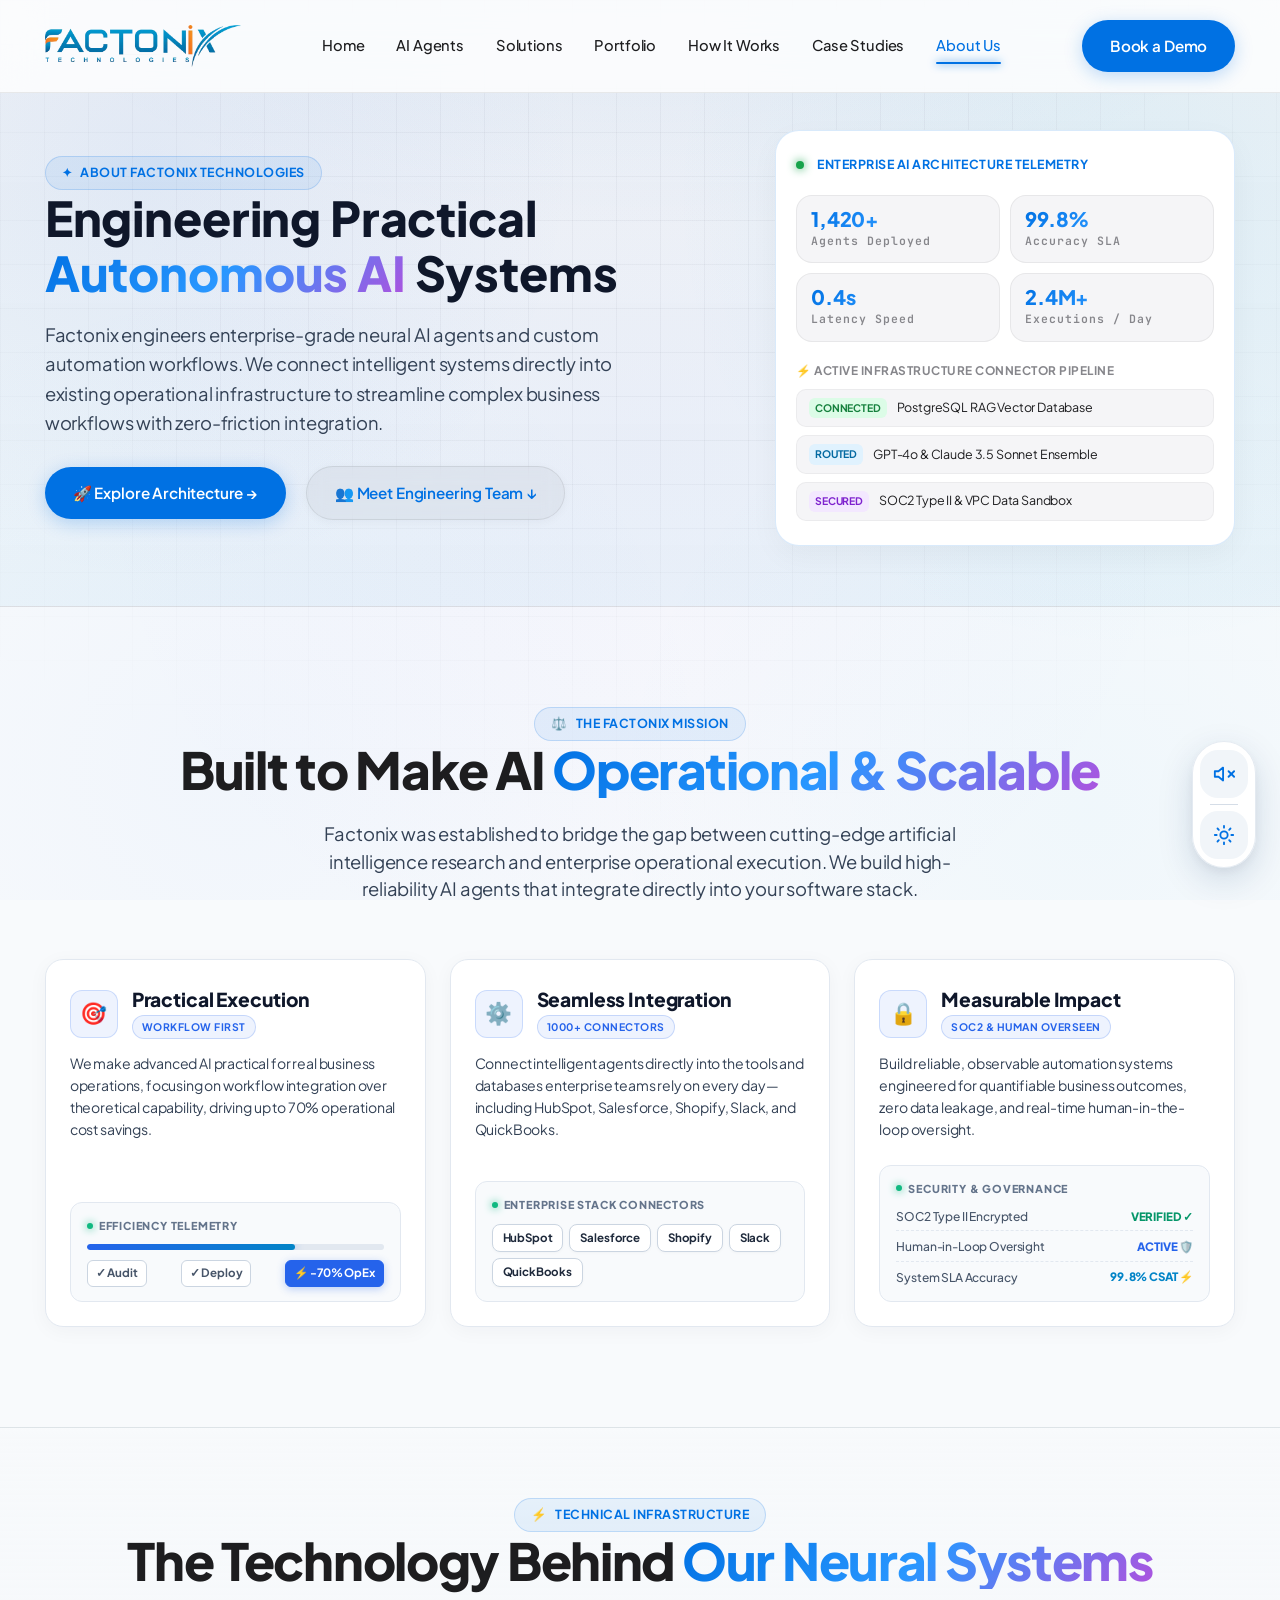
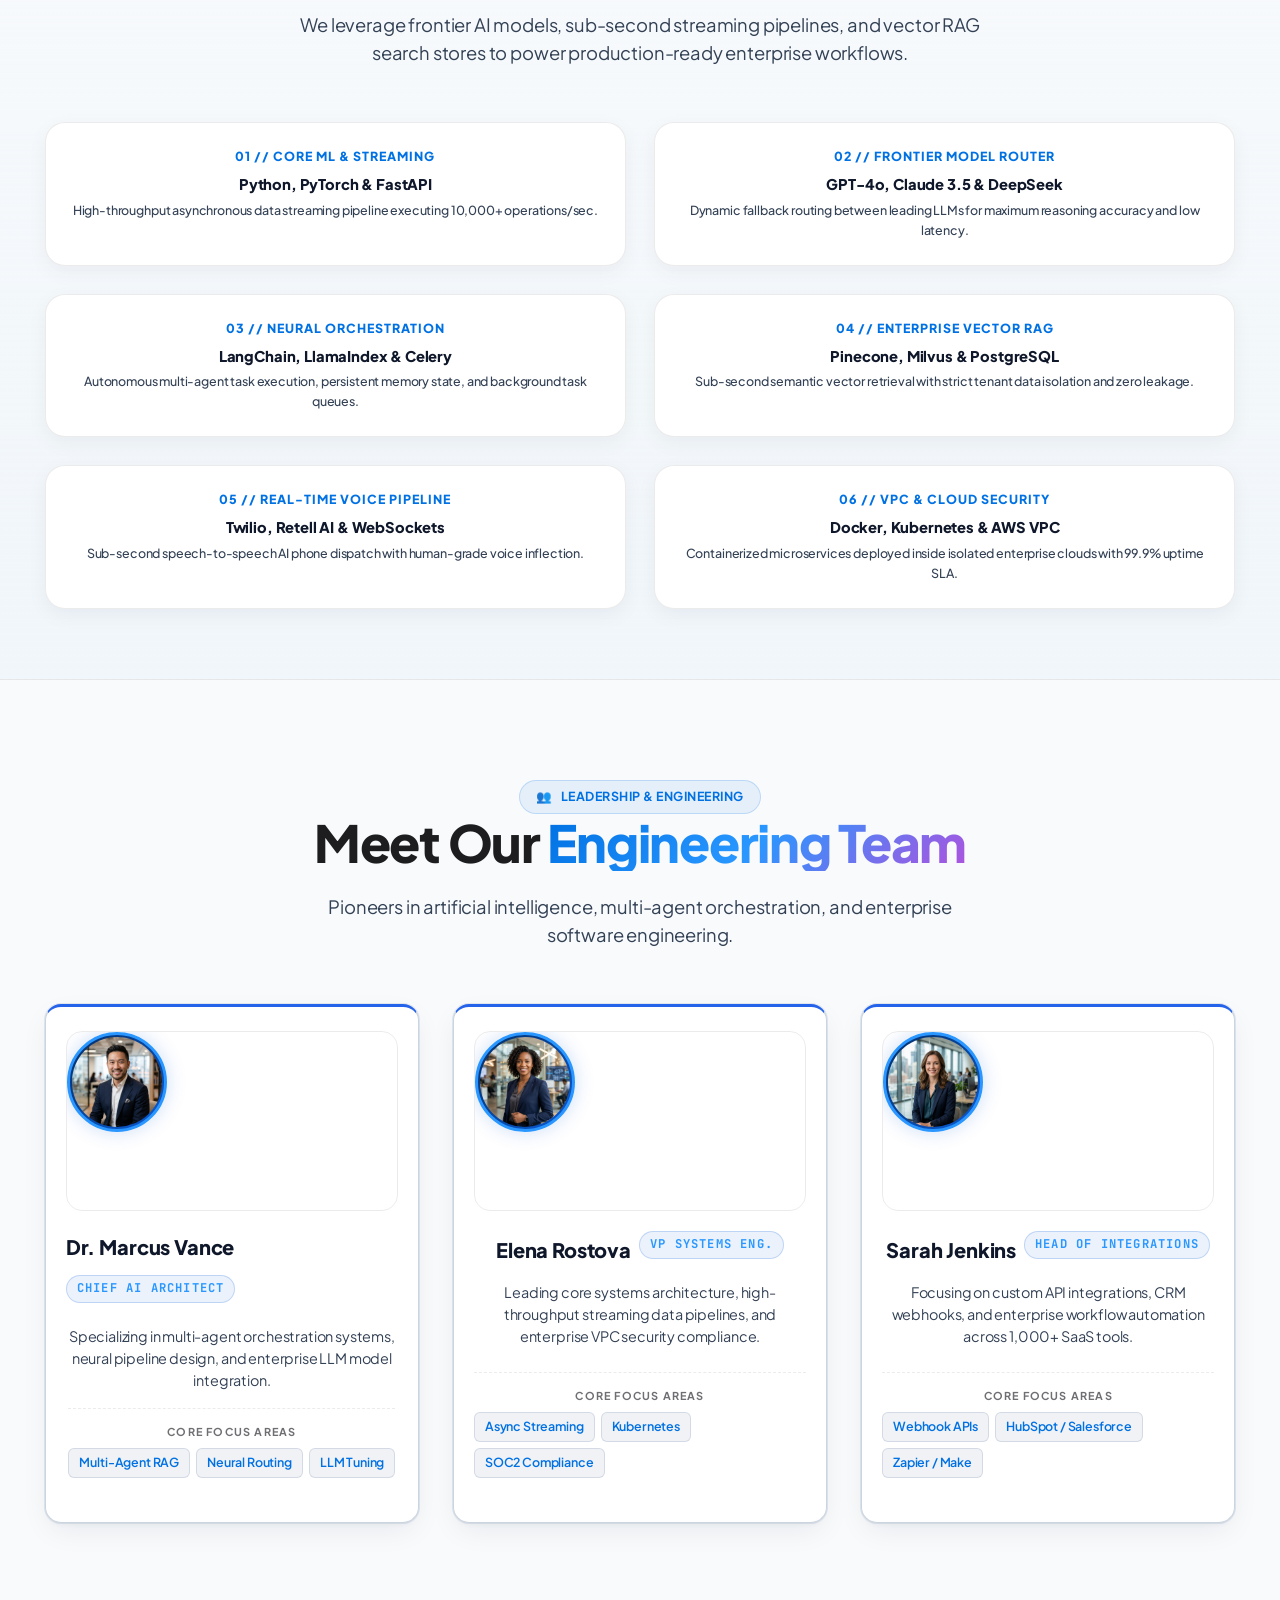
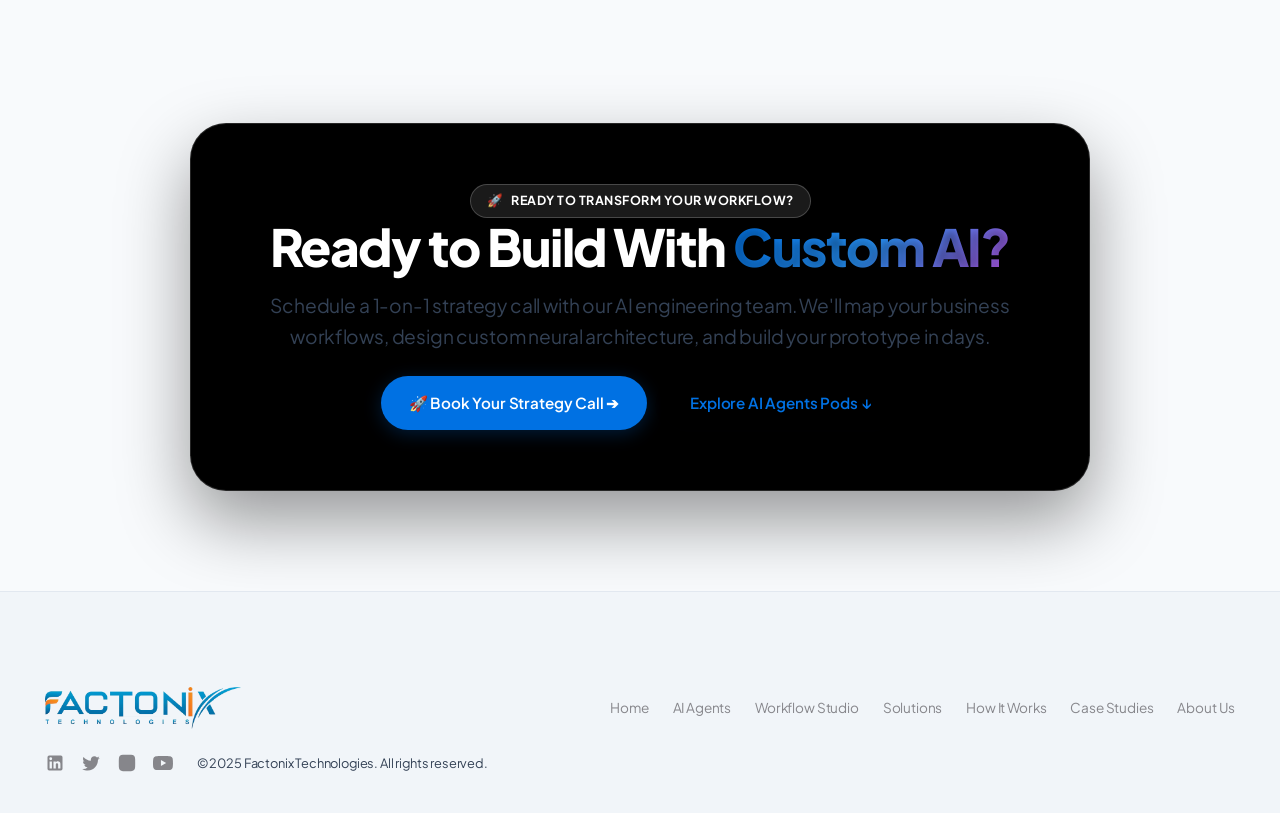
==== commit 8f63e7b6: "modified and fixed SEO issues" ====
--- a/about-us.html
+++ b/about-us.html
@@ -3,7 +3,46 @@
 <head>
     <meta charset="UTF-8">
     <meta name="viewport" content="width=device-width, initial-scale=1.0">
-    <title>About Us | Factonix Technologies</title>
+    <title>About Us | Factonix Technologies - Enterprise AI Agent Studio</title>
+    <meta name="description" content="Meet Factonix Technologies. We engineer practical, scalable autonomous AI systems that connect directly into your software stack, CRM, and databases with enterprise-grade security.">
+    <meta name="keywords" content="about Factonix Technologies, enterprise AI engineering, AI studio, autonomous agent team, RAG architecture, custom AI agency">
+    <meta name="author" content="Factonix Technologies">
+    <meta name="robots" content="index, follow, max-image-preview:large, max-snippet:-1, max-video-preview:-1">
+    <link rel="canonical" href="https://factonix.com/about-us.html">
+    <link rel="icon" type="image/webp" href="assets/images/logo.webp">
+
+    <!-- Open Graph / Facebook -->
+    <meta property="og:type" content="website">
+    <meta property="og:locale" content="en_US">
+    <meta property="og:url" content="https://factonix.com/about-us.html">
+    <meta property="og:site_name" content="Factonix Technologies">
+    <meta property="og:title" content="About Us | Factonix Technologies - Enterprise AI Agent Studio">
+    <meta property="og:description" content="Learn about our mission to make artificial intelligence operational, reliable, and deeply integrated into enterprise business workflows.">
+    <meta property="og:image" content="https://factonix.com/assets/images/logo.webp">
+
+    <!-- Twitter Card -->
+    <meta name="twitter:card" content="summary_large_image">
+    <meta name="twitter:title" content="About Us | Factonix Technologies - Enterprise AI Agent Studio">
+    <meta name="twitter:description" content="Learn about our mission to make artificial intelligence operational, reliable, and deeply integrated into enterprise business workflows.">
+    <meta name="twitter:image" content="https://factonix.com/assets/images/logo.webp">
+
+    <!-- Structured Data (JSON-LD) -->
+    <script type="application/ld+json">
+    {
+      "@context": "https://schema.org",
+      "@type": "AboutPage",
+      "name": "About Factonix Technologies",
+      "url": "https://factonix.com/about-us.html",
+      "mainEntity": {
+        "@type": "Organization",
+        "name": "Factonix Technologies",
+        "url": "https://factonix.com/",
+        "logo": "https://factonix.com/assets/images/logo.webp",
+        "description": "Engineering practical autonomous AI agent systems for business workflows."
+      }
+    }
+    </script>
+
     <!-- Google Fonts -->
     <link rel="preconnect" href="https://fonts.googleapis.com">
     <link rel="preconnect" href="https://fonts.gstatic.com" crossorigin>
--- a/styles.css
+++ b/styles.css
@@ -94,14 +94,32 @@
     overflow-x: hidden;
     position: relative;
     background-image: 
-        radial-gradient(circle at 50% 0%, rgba(37, 99, 235, 0.08) 0%, transparent 60%),
-        radial-gradient(circle at 80% 40%, rgba(2, 132, 199, 0.05) 0%, transparent 50%),
-        radial-gradient(circle at 20% 80%, rgba(99, 102, 241, 0.05) 0%, transparent 50%) !important;
+        radial-gradient(ellipse 80% 55% at 50% -10%, rgba(0, 113, 227, 0.08) 0%, transparent 65%),
+        radial-gradient(circle 650px at 12% 18%, rgba(37, 99, 235, 0.065) 0%, transparent 65%),
+        radial-gradient(circle 700px at 88% 22%, rgba(14, 165, 233, 0.075) 0%, transparent 65%),
+        radial-gradient(circle 800px at 50% 50%, rgba(139, 92, 246, 0.035) 0%, transparent 70%),
+        radial-gradient(circle 750px at 18% 85%, rgba(59, 130, 246, 0.04) 0%, transparent 65%),
+        radial-gradient(circle 750px at 85% 90%, rgba(14, 165, 233, 0.035) 0%, transparent 65%) !important;
     background-attachment: fixed;
 }
 
+/* Professional Modern Tech Blueprint Grid (Light Theme) */
 body::before {
-    display: none !important; /* Hide dark grid in light mode */
+    display: block !important;
+    content: '';
+    position: fixed;
+    top: 0;
+    left: 0;
+    width: 100vw;
+    height: 100vh;
+    background-image: 
+        linear-gradient(to right, rgba(15, 23, 42, 0.035) 1px, transparent 1px),
+        linear-gradient(to bottom, rgba(15, 23, 42, 0.035) 1px, transparent 1px);
+    background-size: 44px 44px;
+    mask-image: radial-gradient(ellipse 85% 75% at 50% 25%, #000 35%, transparent 90%);
+    -webkit-mask-image: radial-gradient(ellipse 85% 75% at 50% 25%, #000 35%, transparent 90%);
+    pointer-events: none;
+    z-index: -1;
 }
 
 .hud-status-bar {
@@ -354,8 +372,10 @@
     top: 0; left: 0; width: 100vw; height: 100vh;
     background-image: 
         linear-gradient(rgba(0, 240, 255, 0.04) 1px, transparent 1px),
-        linear-gradient(90deg, rgba(0, 240, 255, 0.04) 1px, transparent 1px);
-    background-size: 60px 60px;
+        linear-gradient(90deg, rgba(0, 240, 255, 0.04) 1px, transparent 1px) !important;
+    background-size: 60px 60px !important;
+    mask-image: none !important;
+    -webkit-mask-image: none !important;
     pointer-events: none;
     z-index: -1;
 }
@@ -482,16 +502,10 @@
 }
 
 body {
-    background-color: var(--bg-dark);
     color: var(--text-main);
     font-family: var(--font-main);
     line-height: 1.6;
     overflow-x: hidden;
-    background-image: 
-        radial-gradient(circle at 50% 0%, rgba(37, 99, 235, 0.08) 0%, transparent 60%),
-        radial-gradient(circle at 80% 40%, rgba(2, 132, 199, 0.05) 0%, transparent 50%),
-        radial-gradient(circle at 20% 80%, rgba(99, 102, 241, 0.05) 0%, transparent 50%);
-    background-attachment: fixed;
 }
 
 a {
@@ -751,8 +765,30 @@
     align-items: center;
 }
 
+.hero-scroll-track::before {
+    content: '';
+    position: absolute;
+    top: 0;
+    left: 50%;
+    transform: translateX(-50%);
+    width: 100%;
+    max-width: 1360px;
+    height: 100%;
+    max-height: 680px;
+    background: 
+        radial-gradient(ellipse 65% 50% at 50% 25%, rgba(0, 113, 227, 0.065) 0%, transparent 70%),
+        radial-gradient(circle 520px at 85% 30%, rgba(41, 151, 255, 0.06) 0%, transparent 65%);
+    pointer-events: none;
+    z-index: 0;
+}
+
+body.robotics-mode .hero-scroll-track::before {
+    display: none !important;
+}
+
 .hero-sticky-wrapper {
     position: relative;
+    z-index: 1;
     top: 0;
     height: auto;
     width: 100%;
@@ -818,18 +854,24 @@
 
 .glow-orb {
     position: absolute;
-    width: 440px;
-    height: 440px;
+    width: 660px;
+    height: 560px;
+    max-width: 125%;
     border-radius: 50%;
-    background: radial-gradient(circle, rgba(37, 99, 235, 0.12) 0%, rgba(2, 132, 199, 0.06) 50%, transparent 70%);
-    filter: blur(40px);
+    background: radial-gradient(circle, rgba(0, 113, 227, 0.16) 0%, rgba(41, 151, 255, 0.1) 40%, rgba(175, 82, 222, 0.05) 60%, transparent 75%);
+    filter: blur(50px);
     z-index: 1;
-    animation: pulseGlow 6s ease-in-out infinite alternate;
+    pointer-events: none;
+    animation: pulseGlow 7s ease-in-out infinite alternate;
 }
 
 @keyframes pulseGlow {
-    0% { transform: scale(0.95); opacity: 0.6; }
-    100% { transform: scale(1.08); opacity: 0.9; }
+    0% { transform: scale(0.95); opacity: 0.7; }
+    100% { transform: scale(1.06); opacity: 1; }
+}
+
+body.robotics-mode .glow-orb {
+    background: radial-gradient(circle, rgba(0, 240, 255, 0.25) 0%, rgba(112, 0, 255, 0.15) 50%, transparent 70%) !important;
 }
 
 .cyber-ring {
@@ -5480,7 +5522,7 @@
 }
 
 .hero-sticky-wrapper {
-    padding: 70px 0 !important;
+    padding: 40px 0 !important;
 }
 
 .hero-content {
@@ -18292,3 +18334,110 @@
         justify-content: center;
     }
 }
+
+/* ==========================================
+   Contact Form Checkbox & Validation Styles
+   ========================================== */
+.form-checkbox-row {
+    margin: 4px 0 18px 0;
+}
+
+.custom-checkbox-label {
+    display: flex;
+    align-items: center;
+    gap: 12px;
+    padding: 12px 16px;
+    border-radius: var(--radius-sm, 10px);
+    border: 1px solid rgba(203, 213, 225, 0.9);
+    background: rgba(248, 250, 252, 0.85);
+    cursor: pointer;
+    user-select: none;
+    transition: all 0.25s ease;
+}
+
+.custom-checkbox-label:hover {
+    border-color: rgba(37, 99, 235, 0.45);
+    background: rgba(239, 246, 255, 0.6);
+}
+
+.form-checkbox-input {
+    width: 18px;
+    height: 18px;
+    accent-color: #2563eb;
+    cursor: pointer;
+    flex-shrink: 0;
+    margin: 0;
+}
+
+.checkbox-custom-box {
+    display: none;
+}
+
+.checkbox-label-text {
+    display: flex;
+    flex-direction: column;
+    gap: 2px;
+    font-size: 0.9rem;
+    color: #0f172a;
+}
+
+.checkbox-label-text strong {
+    font-weight: 700;
+    color: #0f172a;
+}
+
+.checkbox-sub-text {
+    font-size: 0.78rem;
+    color: #64748b;
+}
+
+.form-error-hint {
+    display: block;
+    min-height: 0;
+    font-size: 0.78rem;
+    font-weight: 600;
+    color: #dc2626;
+    margin-top: 4px;
+}
+
+.input-invalid {
+    border-color: #ef4444 !important;
+    background-color: rgba(254, 242, 242, 0.65) !important;
+}
+
+.form-validation-alert {
+    padding: 12px 16px;
+    margin-bottom: 16px;
+    border-radius: 10px;
+    border: 1px solid rgba(239, 68, 68, 0.4);
+    background: rgba(254, 242, 242, 0.95);
+    color: #b91c1c;
+    font-size: 0.88rem;
+    font-weight: 600;
+}
+
+body.robotics-mode .custom-checkbox-label {
+    background: rgba(11, 20, 38, 0.85) !important;
+    border-color: rgba(0, 240, 255, 0.3) !important;
+}
+
+body.robotics-mode .custom-checkbox-label:hover {
+    border-color: #00f0ff !important;
+    background: rgba(15, 29, 54, 0.95) !important;
+}
+
+body.robotics-mode .checkbox-label-text,
+body.robotics-mode .checkbox-label-text strong {
+    color: #f8fafc !important;
+}
+
+body.robotics-mode .checkbox-sub-text {
+    color: #94a3b8 !important;
+}
+
+body.robotics-mode .form-validation-alert {
+    background: rgba(69, 10, 10, 0.85) !important;
+    border-color: rgba(248, 113, 113, 0.5) !important;
+    color: #fecaca !important;
+}
+
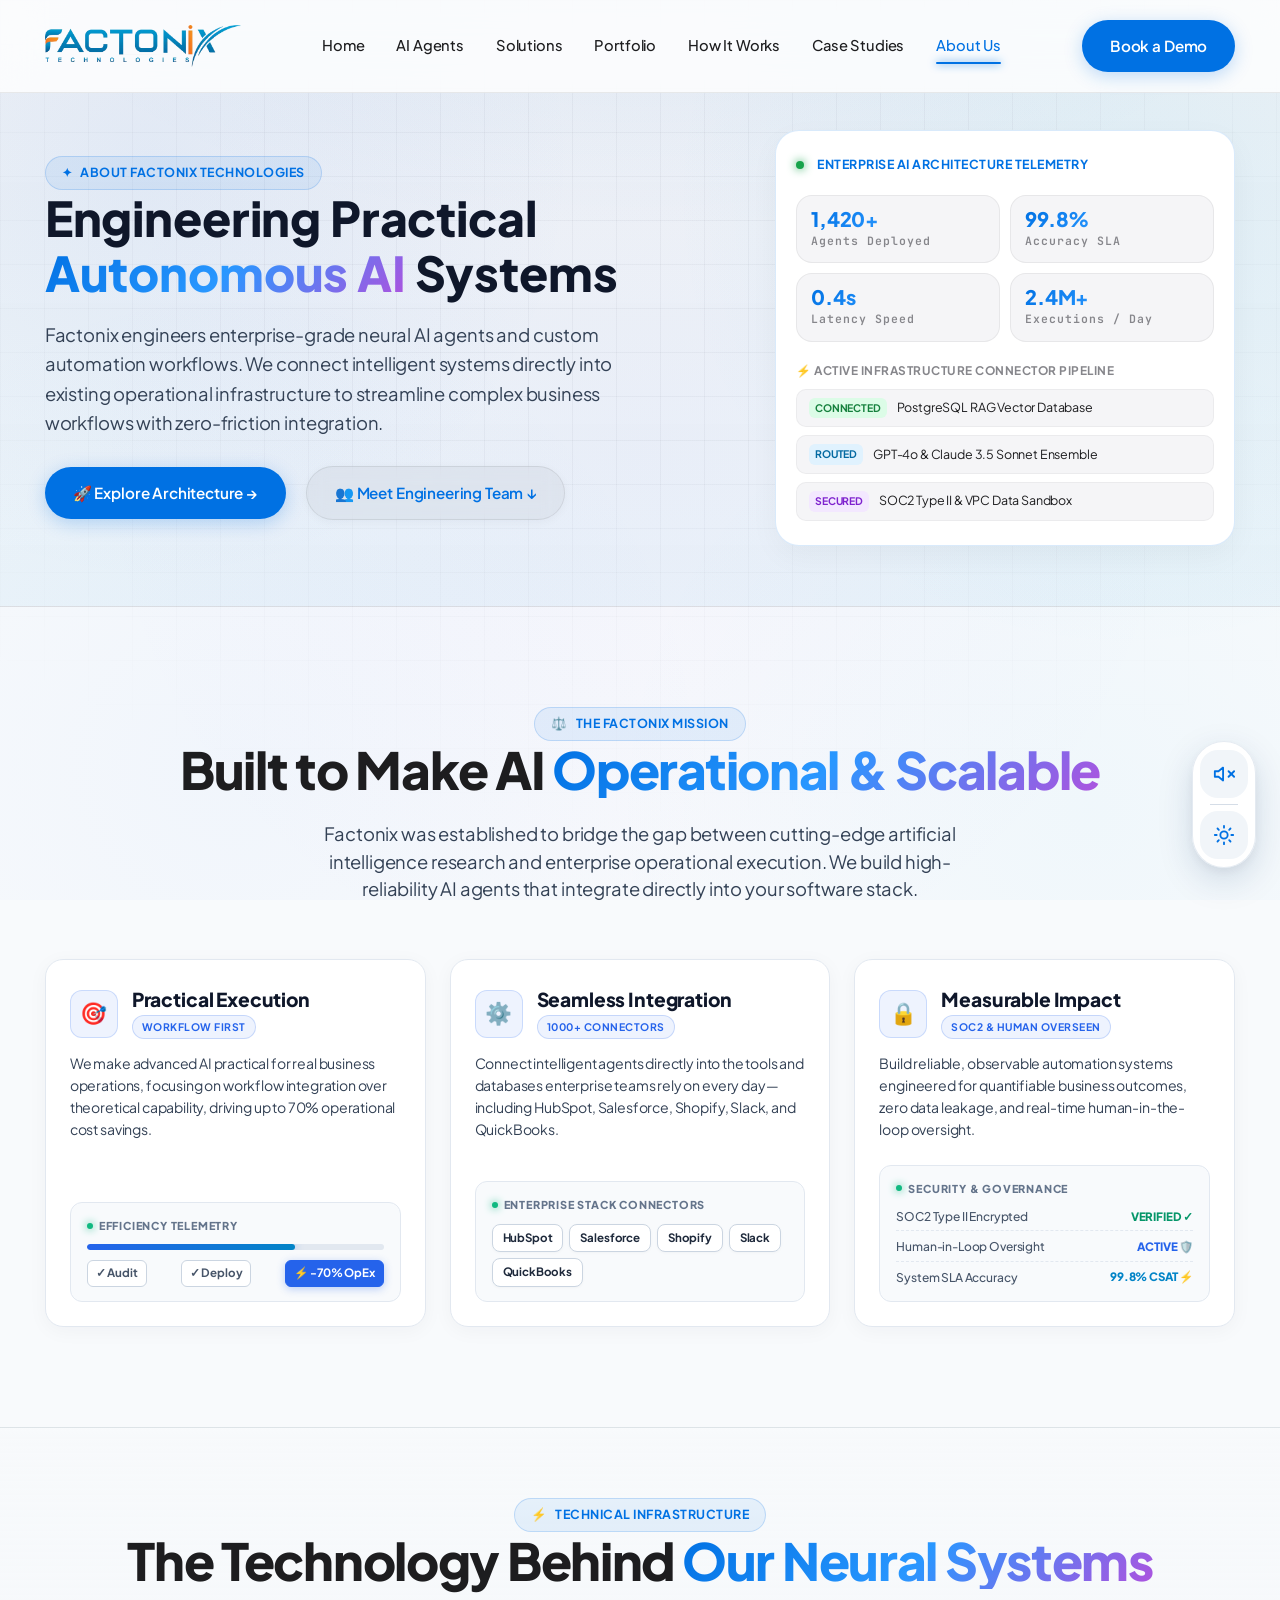
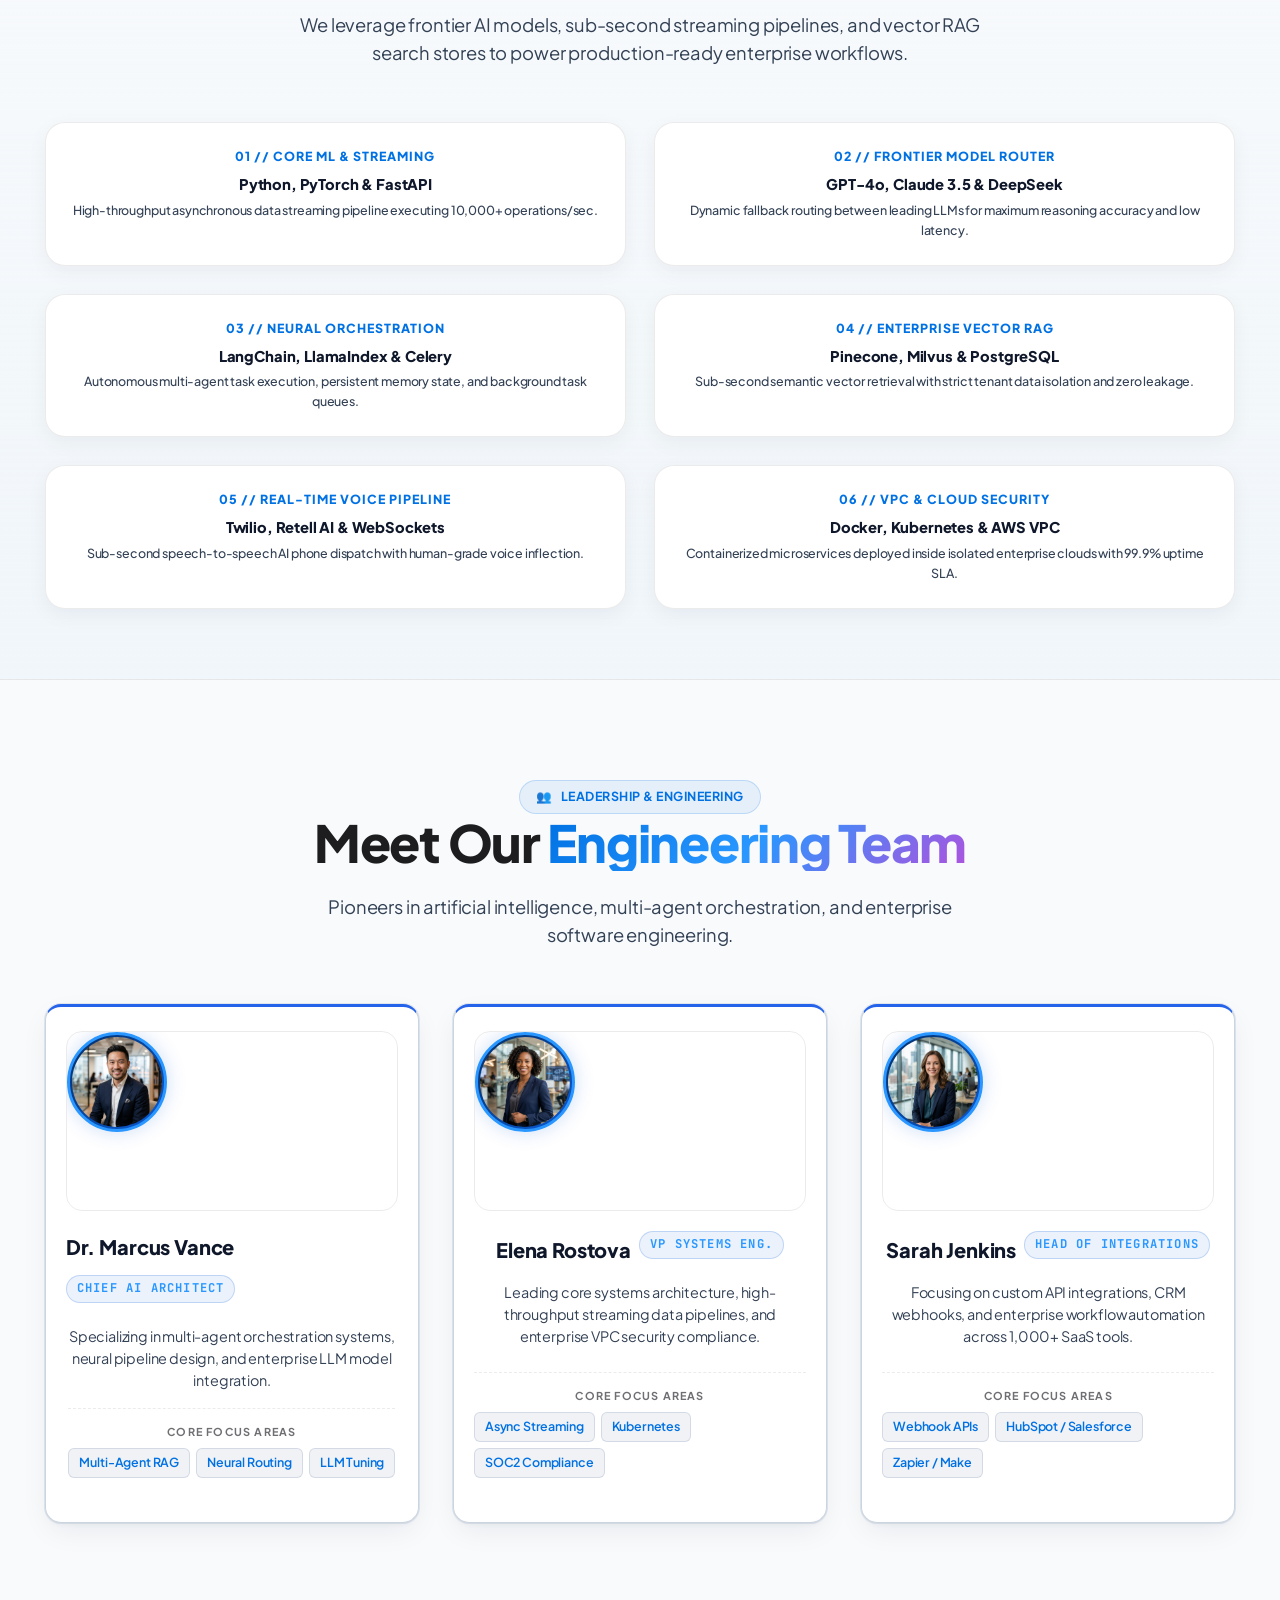
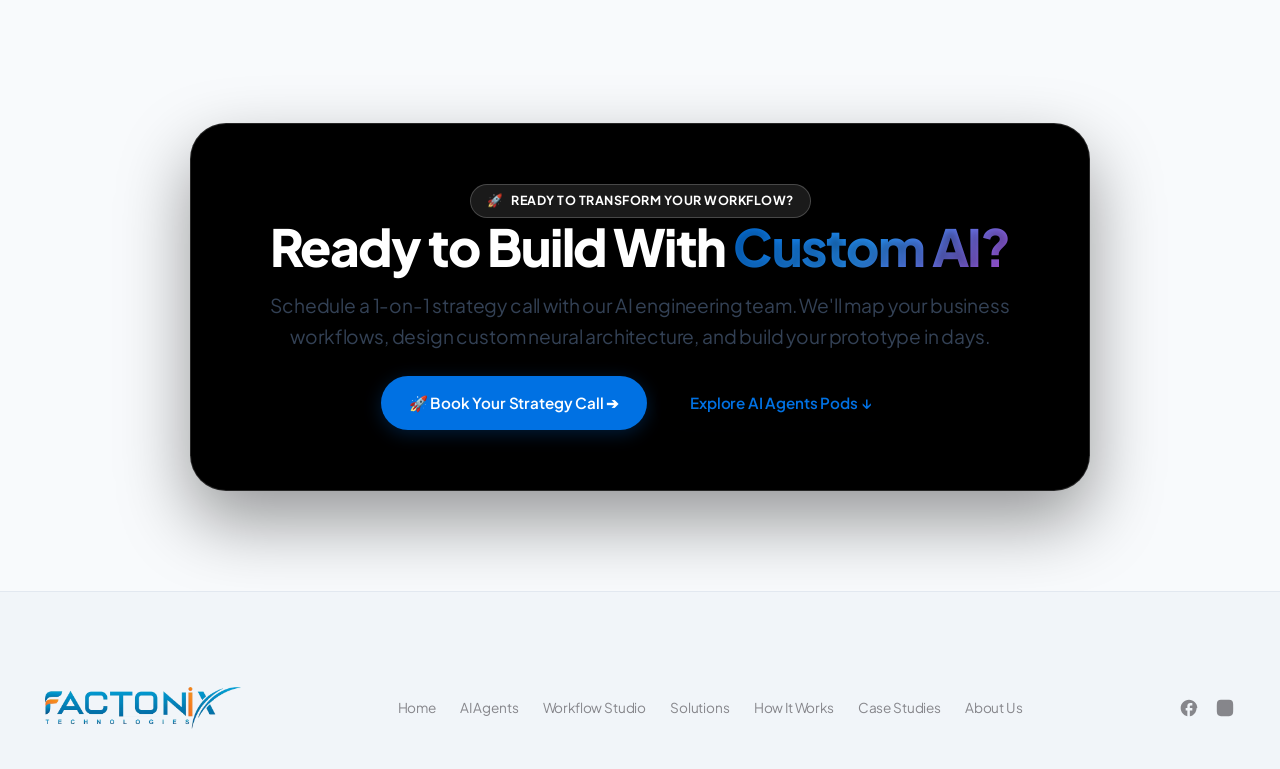
==== commit b490a3ef: "init project" ====
--- a/about-us.html
+++ b/about-us.html
@@ -8,13 +8,13 @@
     <meta name="keywords" content="about Factonix Technologies, enterprise AI engineering, AI studio, autonomous agent team, RAG architecture, custom AI agency">
     <meta name="author" content="Factonix Technologies">
     <meta name="robots" content="index, follow, max-image-preview:large, max-snippet:-1, max-video-preview:-1">
-    <link rel="canonical" href="https://factonix.com/about-us.html">
-    <link rel="icon" type="image/webp" href="assets/images/logo.webp">
+    <link rel="canonical" href="https://factonix.com/about-us">
+    <link rel="icon" type="image/webp" href="assets/images/favicon-logo.ico">
 
     <!-- Open Graph / Facebook -->
     <meta property="og:type" content="website">
     <meta property="og:locale" content="en_US">
-    <meta property="og:url" content="https://factonix.com/about-us.html">
+    <meta property="og:url" content="https://factonix.com/about-us">
     <meta property="og:site_name" content="Factonix Technologies">
     <meta property="og:title" content="About Us | Factonix Technologies - Enterprise AI Agent Studio">
     <meta property="og:description" content="Learn about our mission to make artificial intelligence operational, reliable, and deeply integrated into enterprise business workflows.">
@@ -32,7 +32,7 @@
       "@context": "https://schema.org",
       "@type": "AboutPage",
       "name": "About Factonix Technologies",
-      "url": "https://factonix.com/about-us.html",
+      "url": "https://factonix.com/about-us",
       "mainEntity": {
         "@type": "Organization",
         "name": "Factonix Technologies",
@@ -79,22 +79,22 @@
     <!-- Header Navigation -->
     <header class="navbar">
         <div class="container nav-container">
-            <a href="index.html" class="logo">
+            <a href="./" class="logo">
                 <img src="assets/images/logo.webp" alt="Factonix Technologies" class="logo-img">
             </a>
 
             <nav class="nav-links" id="navLinks">
-                <a href="index.html">Home</a>
-                <a href="ai-agents.html">AI Agents</a>
-                <a href="solutions.html">Solutions</a>
-                <a href="portfolio.html">Portfolio</a>
-                <a href="how-it-works.html">How It Works</a>
-                <a href="case-studies.html">Case Studies</a>
-                <a href="about-us.html" class="active">About Us</a>
+                <a href="./">Home</a>
+                <a href="ai-agents">AI Agents</a>
+                <a href="solutions">Solutions</a>
+                <a href="portfolio">Portfolio</a>
+                <a href="how-it-works">How It Works</a>
+                <a href="case-studies">Case Studies</a>
+                <a href="about-us" class="active">About Us</a>
             </nav>
 
             <div class="nav-actions">
-                <a href="contact.html?service=book-demo" class="btn btn-primary btn-sm">Book a Demo</a>
+                <a href="contact?service=book-demo" class="btn btn-primary btn-sm">Book a Demo</a>
                 <button class="mobile-toggle" id="mobileToggle" aria-label="Toggle menu">
                     <span></span><span></span><span></span>
                 </button>
@@ -439,8 +439,8 @@
                     Schedule a 1-on-1 strategy call with our AI engineering team. We'll map your business workflows, design custom neural architecture, and build your prototype in days.
                 </p>
                 <div class="cta-btn-wrapper" style="display: flex; gap: 14px; justify-content: center; flex-wrap: wrap;">
-                    <a href="contact.html?service=build-my-agent" class="btn btn-primary btn-glow">🚀 Book Your Strategy Call ➔</a>
-                    <a href="ai-agents.html" class="btn btn-secondary">Explore AI Agents Pods ↓</a>
+                    <a href="contact?service=build-my-agent" class="btn btn-primary btn-glow">🚀 Book Your Strategy Call ➔</a>
+                    <a href="ai-agents" class="btn btn-secondary">Explore AI Agents Pods ↓</a>
                 </div>
             </div>
         </div>
@@ -449,28 +449,28 @@
     <!-- Footer Section -->
     <footer class="footer">
         <div class="container footer-container">
-            <a href="index.html" class="logo">
+            <a href="./" class="logo">
                 <img src="assets/images/logo.webp" alt="Factonix Technologies" class="logo-img">
             </a>
 
             <div class="footer-links">
-                <a href="index.html">Home</a>
-                <a href="ai-agents.html">AI Agents</a>
-                <a href="workflow-studio.html">Workflow Studio</a>
-                <a href="solutions.html">Solutions</a>
-                <a href="how-it-works.html">How It Works</a>
-                <a href="case-studies.html">Case Studies</a>
-                <a href="about-us.html" class="active">About Us</a>
+                <a href="./">Home</a>
+                <a href="ai-agents">AI Agents</a>
+                <a href="workflow-studio">Workflow Studio</a>
+                <a href="solutions">Solutions</a>
+                <a href="how-it-works">How It Works</a>
+                <a href="case-studies">Case Studies</a>
+                <a href="about-us" class="active">About Us</a>
             </div>
 
             <div class="footer-right">
                 <div class="social-icons">
-                    <a href="#" aria-label="LinkedIn"><svg viewBox="0 0 24 24" fill="currentColor"><path d="M19 3a2 2 0 0 1 2 2v14a2 2 0 0 1-2 2H5a2 2 0 0 1-2-2V5a2 2 0 0 1 2-2h14m-.5 15.5v-5.3a3.26 3.26 0 0 0-3.26-3.26c-.85 0-1.84.52-2.28 1.3v-1.11h-2.79v8.37h2.79v-4.93c0-.77.62-1.4 1.39-1.4a1.4 1.4 0 0 1 1.4 1.4v4.93h2.75M6.88 8.56a1.68 1.68 0 0 0 1.68-1.68c0-.93-.75-1.69-1.68-1.69a1.69 1.69 0 0 0-1.69 1.69c0 .93.76 1.68 1.69 1.68m1.39 9.94v-8.37H5.5v8.37h2.77z"/></svg></a>
-                    <a href="#" aria-label="Twitter"><svg viewBox="0 0 24 24" fill="currentColor"><path d="M22.46 6c-.77.35-1.6.58-2.46.69.88-.53 1.56-1.37 1.88-2.38-.83.5-1.75.85-2.72 1.05C18.37 4.5 17.26 4 16 4c-2.35 0-4.27 1.92-4.27 4.29 0 .34.04.67.11.98C8.28 9.09 5.11 7.38 3 4.79c-.37.63-.58 1.37-.58 2.15 0 1.49.75 2.81 1.91 3.56-.71 0-1.37-.2-1.95-.5v.05c0 2.08 1.48 3.82 3.44 4.21a4.22 4.22 0 0 1-1.93.07 4.28 4.28 0 0 0 4 2.98 8.521 8.521 0 0 1-5.33 1.84c-.34 0-.68-.02-1.02-.06C3.44 20.29 5.7 21 8.12 21 16 21 20.33 14.46 20.33 8.79c0-.19 0-.37-.01-.56.84-.6 1.56-1.36 2.14-2.23z"/></svg></a>
-                    <a href="#" aria-label="Instagram"><svg viewBox="0 0 24 24" fill="currentColor"><path d="M12 2.163c3.204 0 3.584.012 4.85.07 3.252.148 4.771 1.691 4.919 4.919.058 1.265.069 1.645.069 4.849 0 3.205-.012 3.584-.069 4.849-.149 3.225-1.664 4.771-4.919 4.919-1.266.058-1.644.07-4.85.07-3.204 0-3.584-.012-4.849-.07-3.26-.149-4.771-1.699-4.919-4.92-.058-1.265-.07-1.644-.07-4.849 0-3.204.013-3.583.07-4.849.149-3.227 1.664-4.771 4.919-4.919 1.266-.057 1.645-.069 4.849-.069z"/></svg></a>
-                    <a href="#" aria-label="YouTube"><svg viewBox="0 0 24 24" fill="currentColor"><path d="M23.498 6.186a3.016 3.016 0 0 0-2.122-2.136C19.505 3.545 12 3.545 12 3.545s-7.505 0-9.377.505A3.017 3.017 0 0 0 .502 6.186C0 8.07 0 12 0 12s0 3.93.502 5.814a3.016 3.016 0 0 0 2.122 2.136c1.871.505 9.376.505 9.376.505s7.505 0 9.377-.505a3.015 3.015 0 0 0 2.122-2.136C24 15.93 24 12 24 12s0-3.93-.502-5.814zM9.545 15.568V8.432L15.818 12l-6.273 3.568z"/></svg></a>
-                </div>
-                <p class="copyright">© 2025 Factonix Technologies. All rights reserved.</p>
+                    <a target="_blank" href="https://www.facebook.com/factonix" aria-label="Facebook"><svg xmlns="http://w3.org" viewBox="0 0 24 24" width="24" height="24" fill="currentColor">
+  <path d="M22 12c0-5.52-4.48-10-10-10S2 6.48 2 12c0 4.84 3.44 8.87 8 9.8V15H8v-3h2V9.5C10 7.57 11.57 6 13.5 6H16v3h-2c-.55 0-1 .45-1 1v2h3v3h-3v6.95c4.56-.93 8-4.96 8-9.8z"/>
+</svg>
+</a>
+<a target="_blank" href="https://www.instagram.com/factonix.official" aria-label="Instagram"><svg viewBox="0 0 24 24" fill="currentColor"><path d="M12 2.163c3.204 0 3.584.012 4.85.07 3.252.148 4.771 1.691 4.919 4.919.058 1.265.069 1.645.069 4.849 0 3.205-.012 3.584-.069 4.849-.149 3.225-1.664 4.771-4.919 4.919-1.266.058-1.644.07-4.85.07-3.204 0-3.584-.012-4.849-.07-3.26-.149-4.771-1.699-4.919-4.92-.058-1.265-.07-1.644-.07-4.849 0-3.204.013-3.583.07-4.849.149-3.227 1.664-4.771 4.919-4.919 1.266-.057 1.645-.069 4.849-.069z"/></svg></a>
+                </div>
             </div>
         </div>
     </footer>
